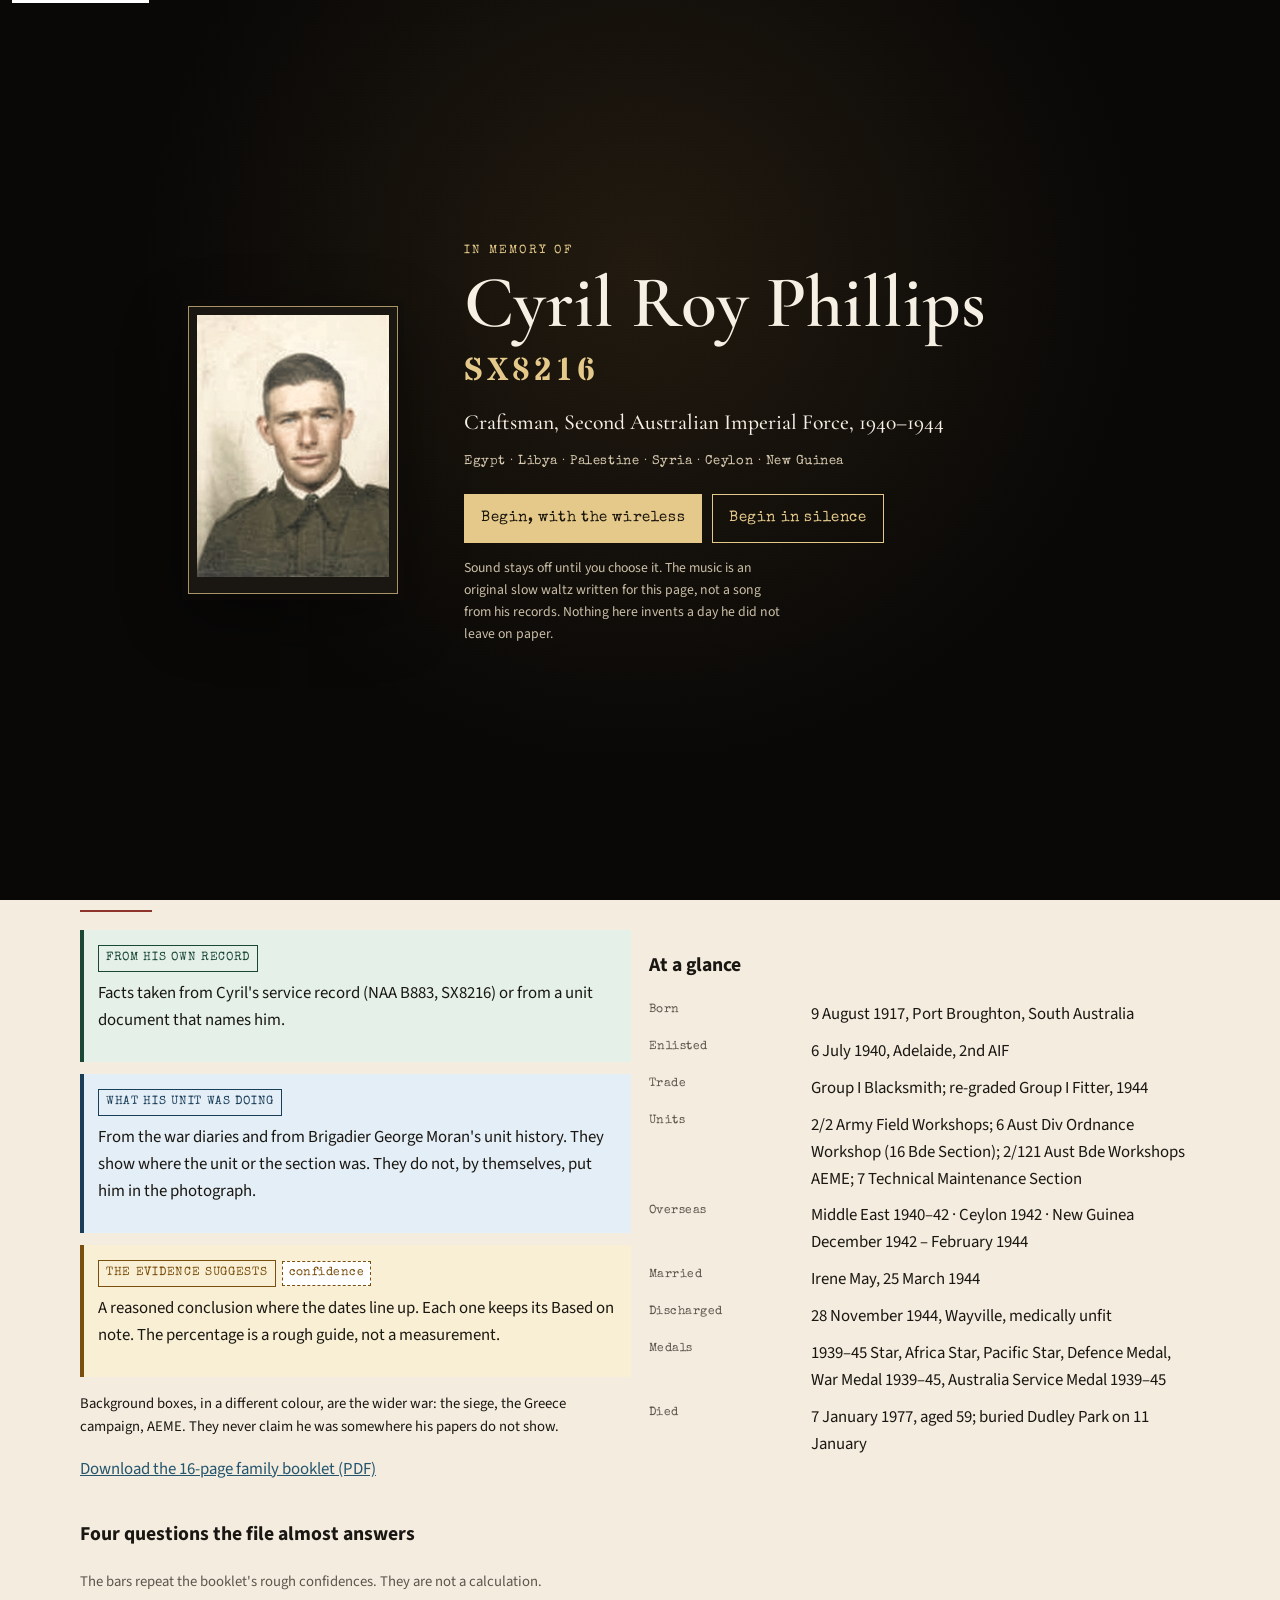
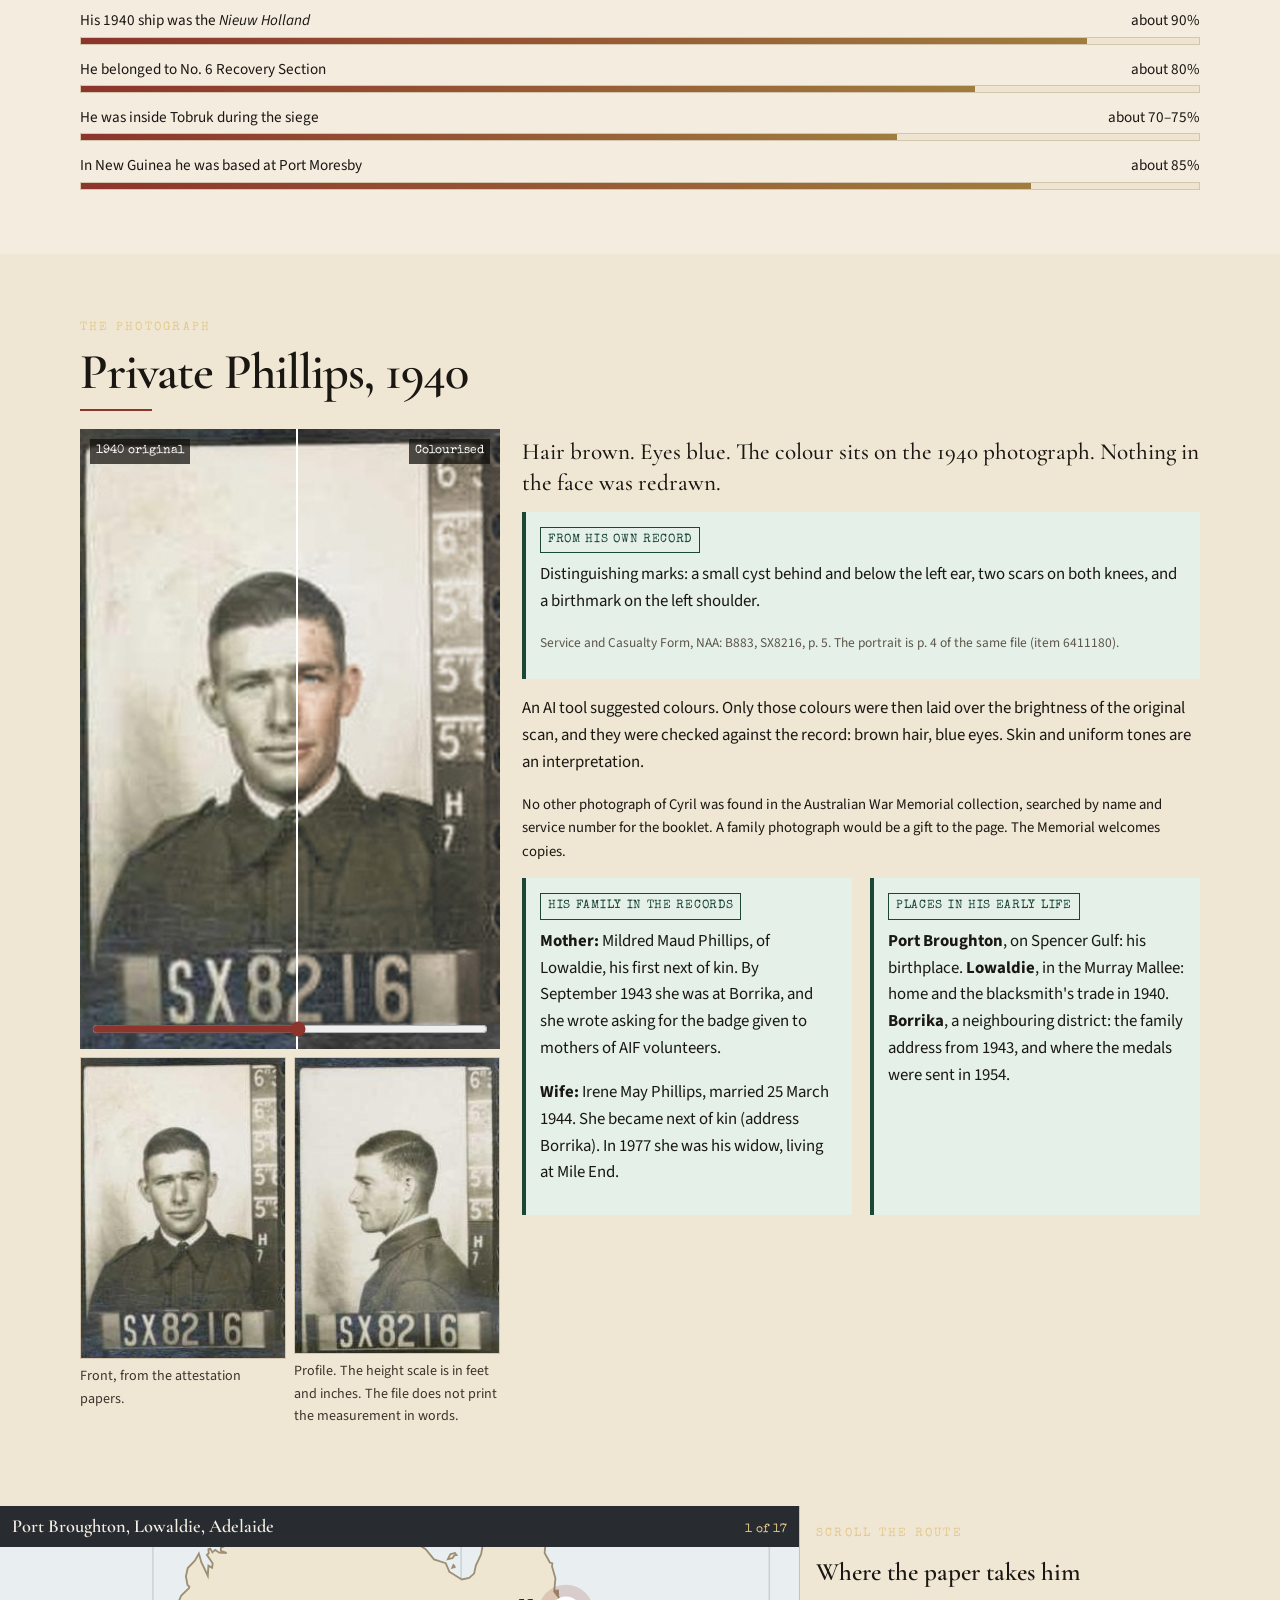
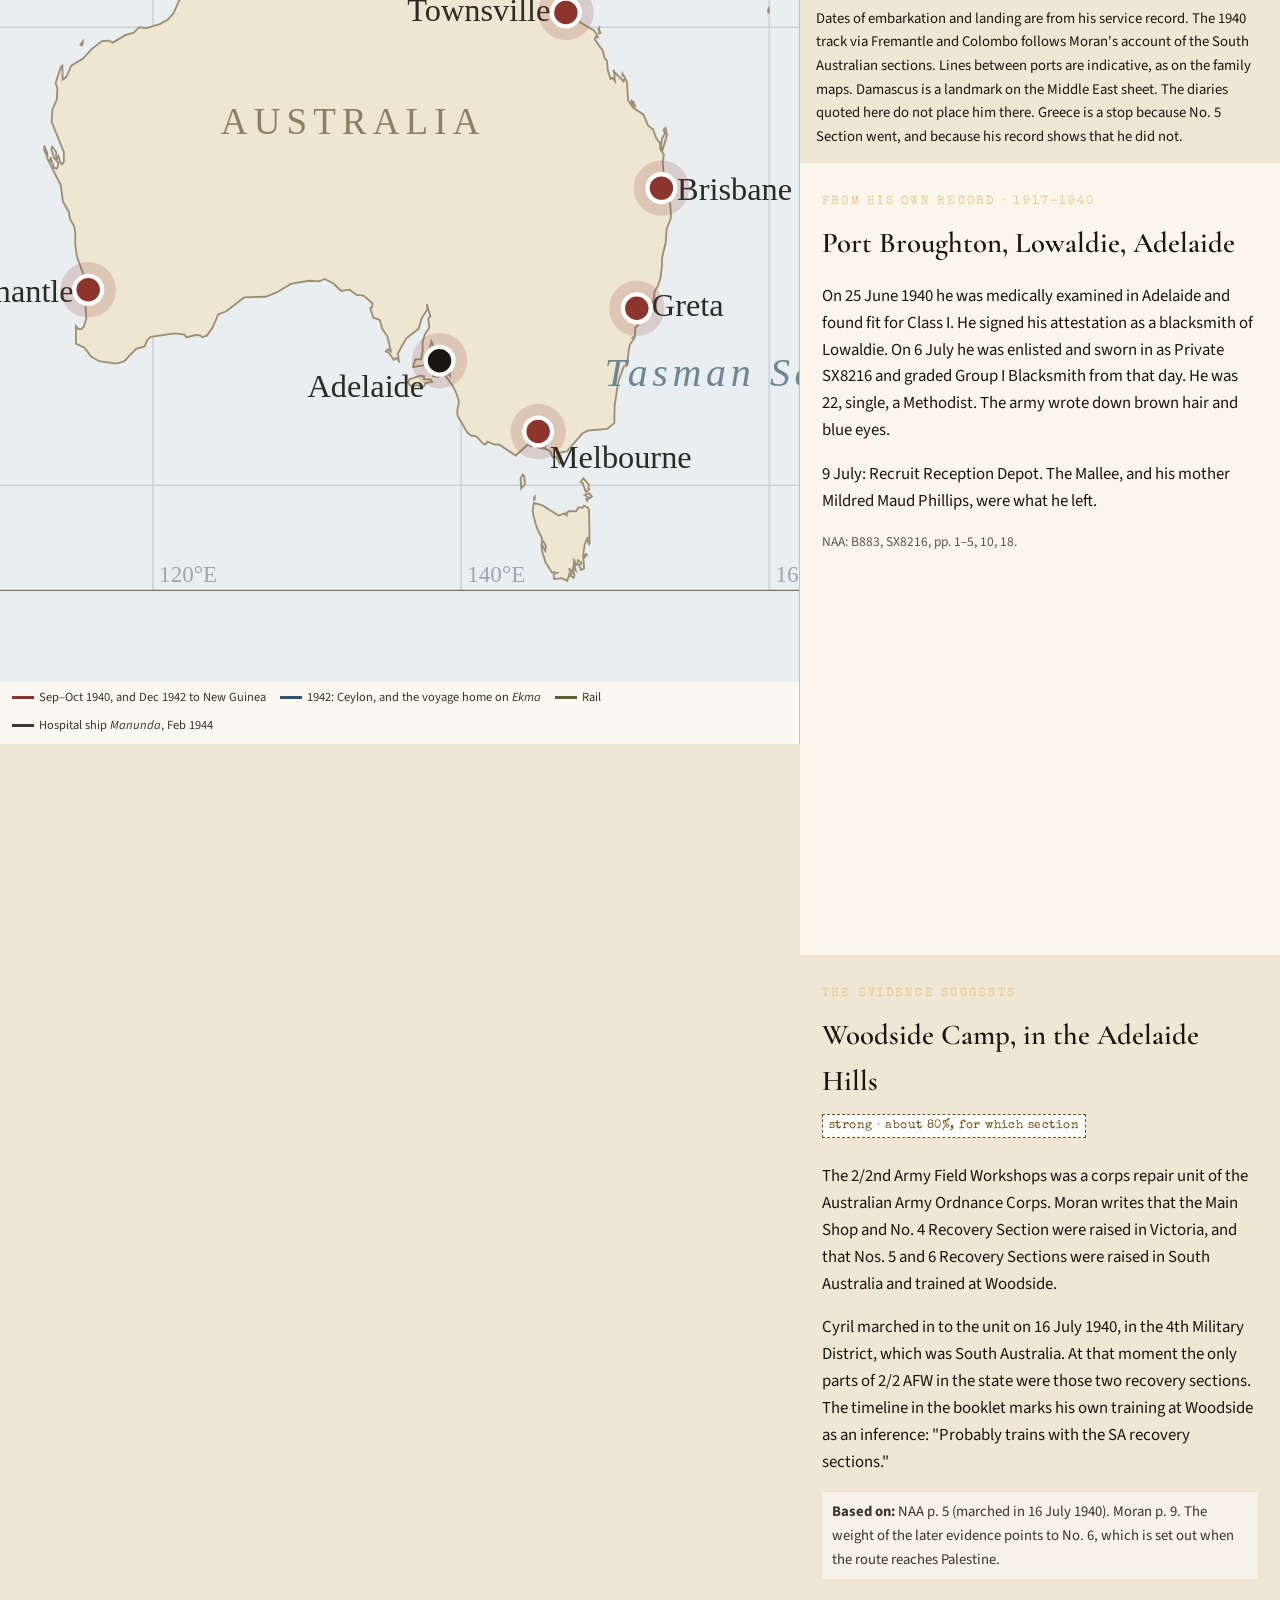
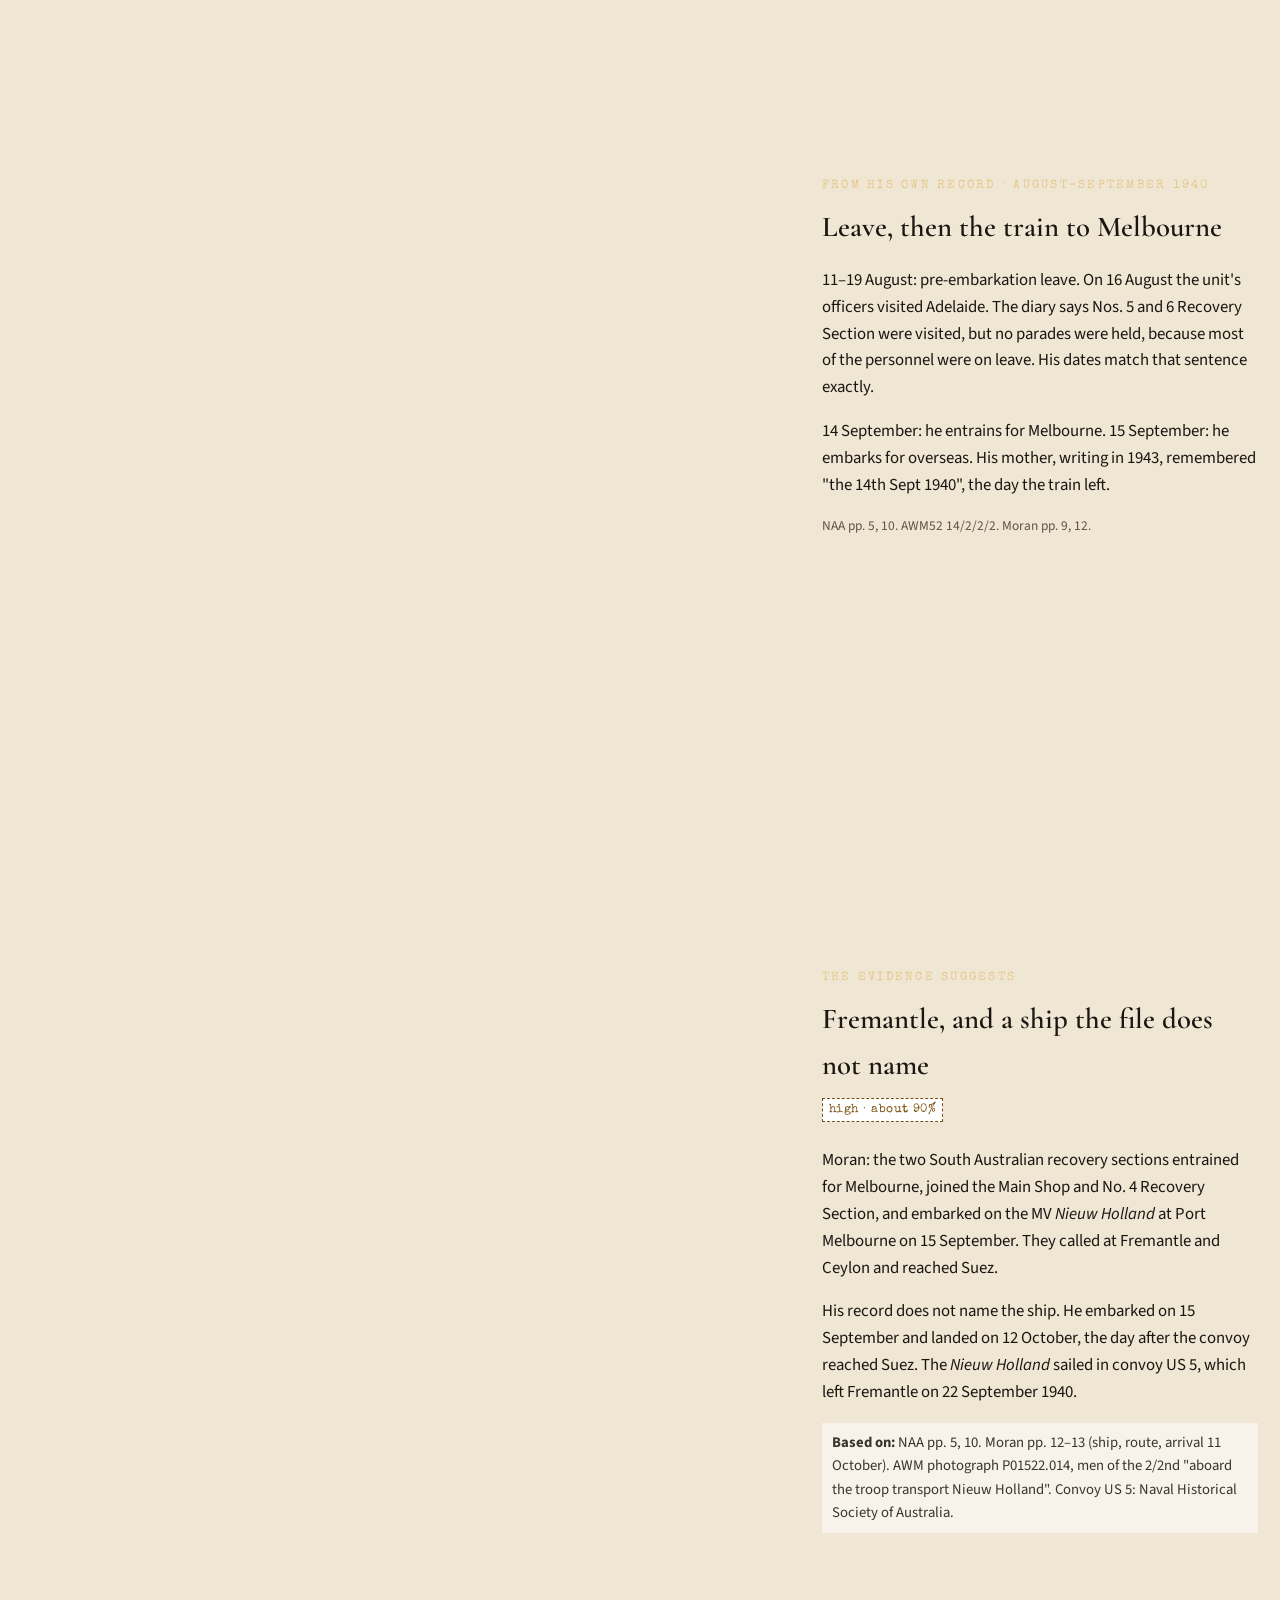
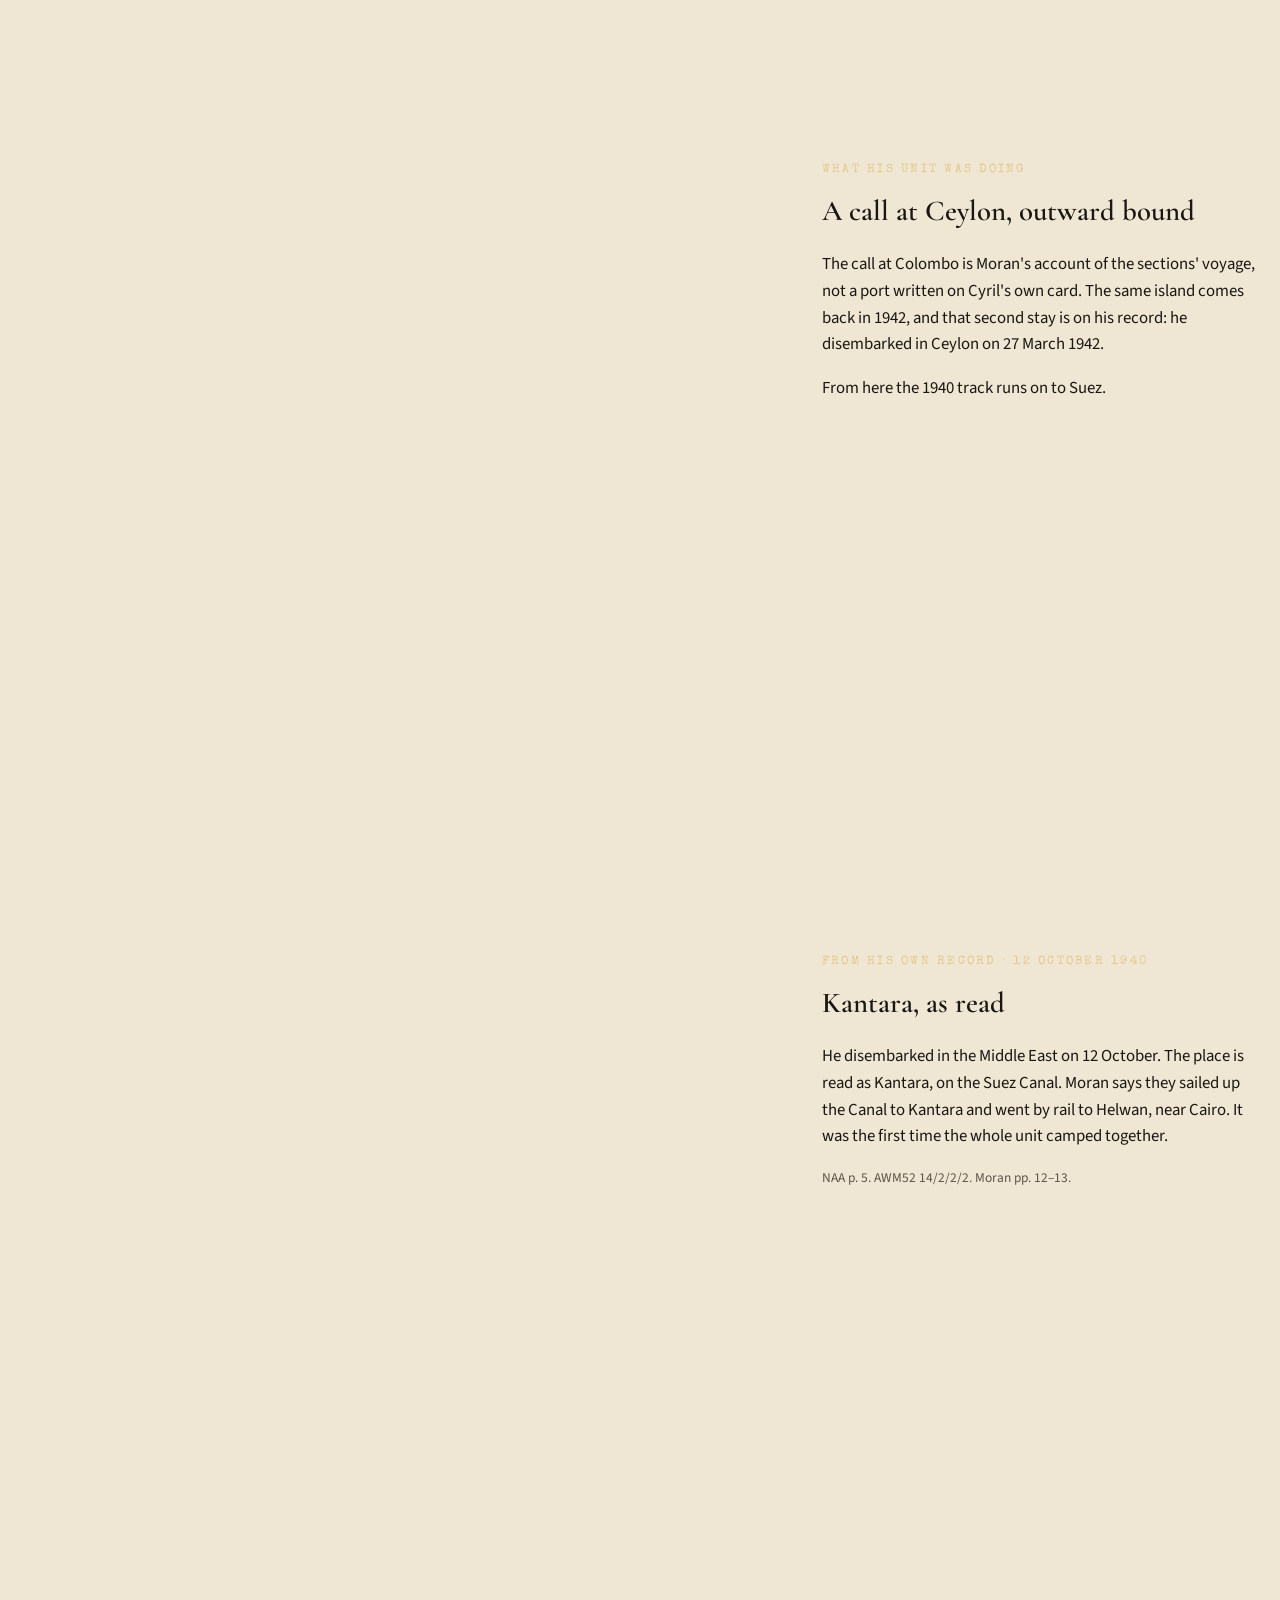
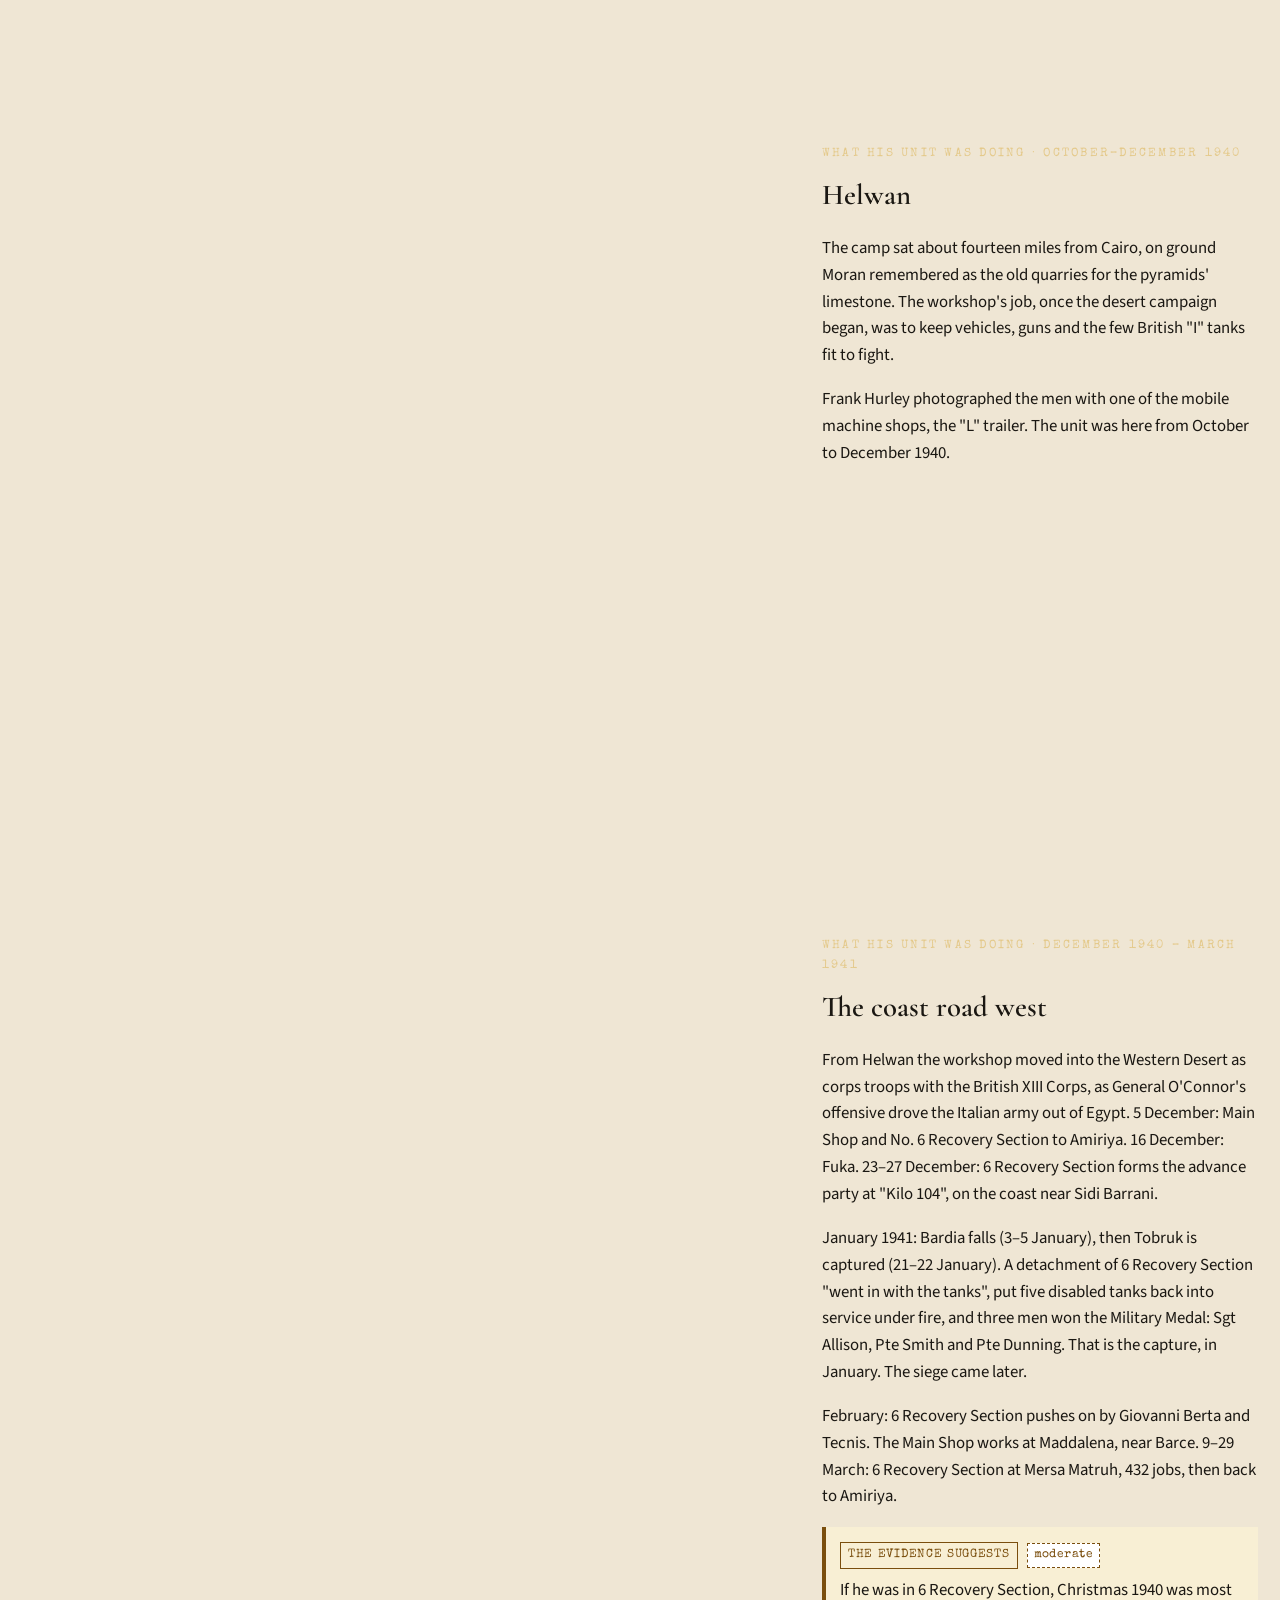
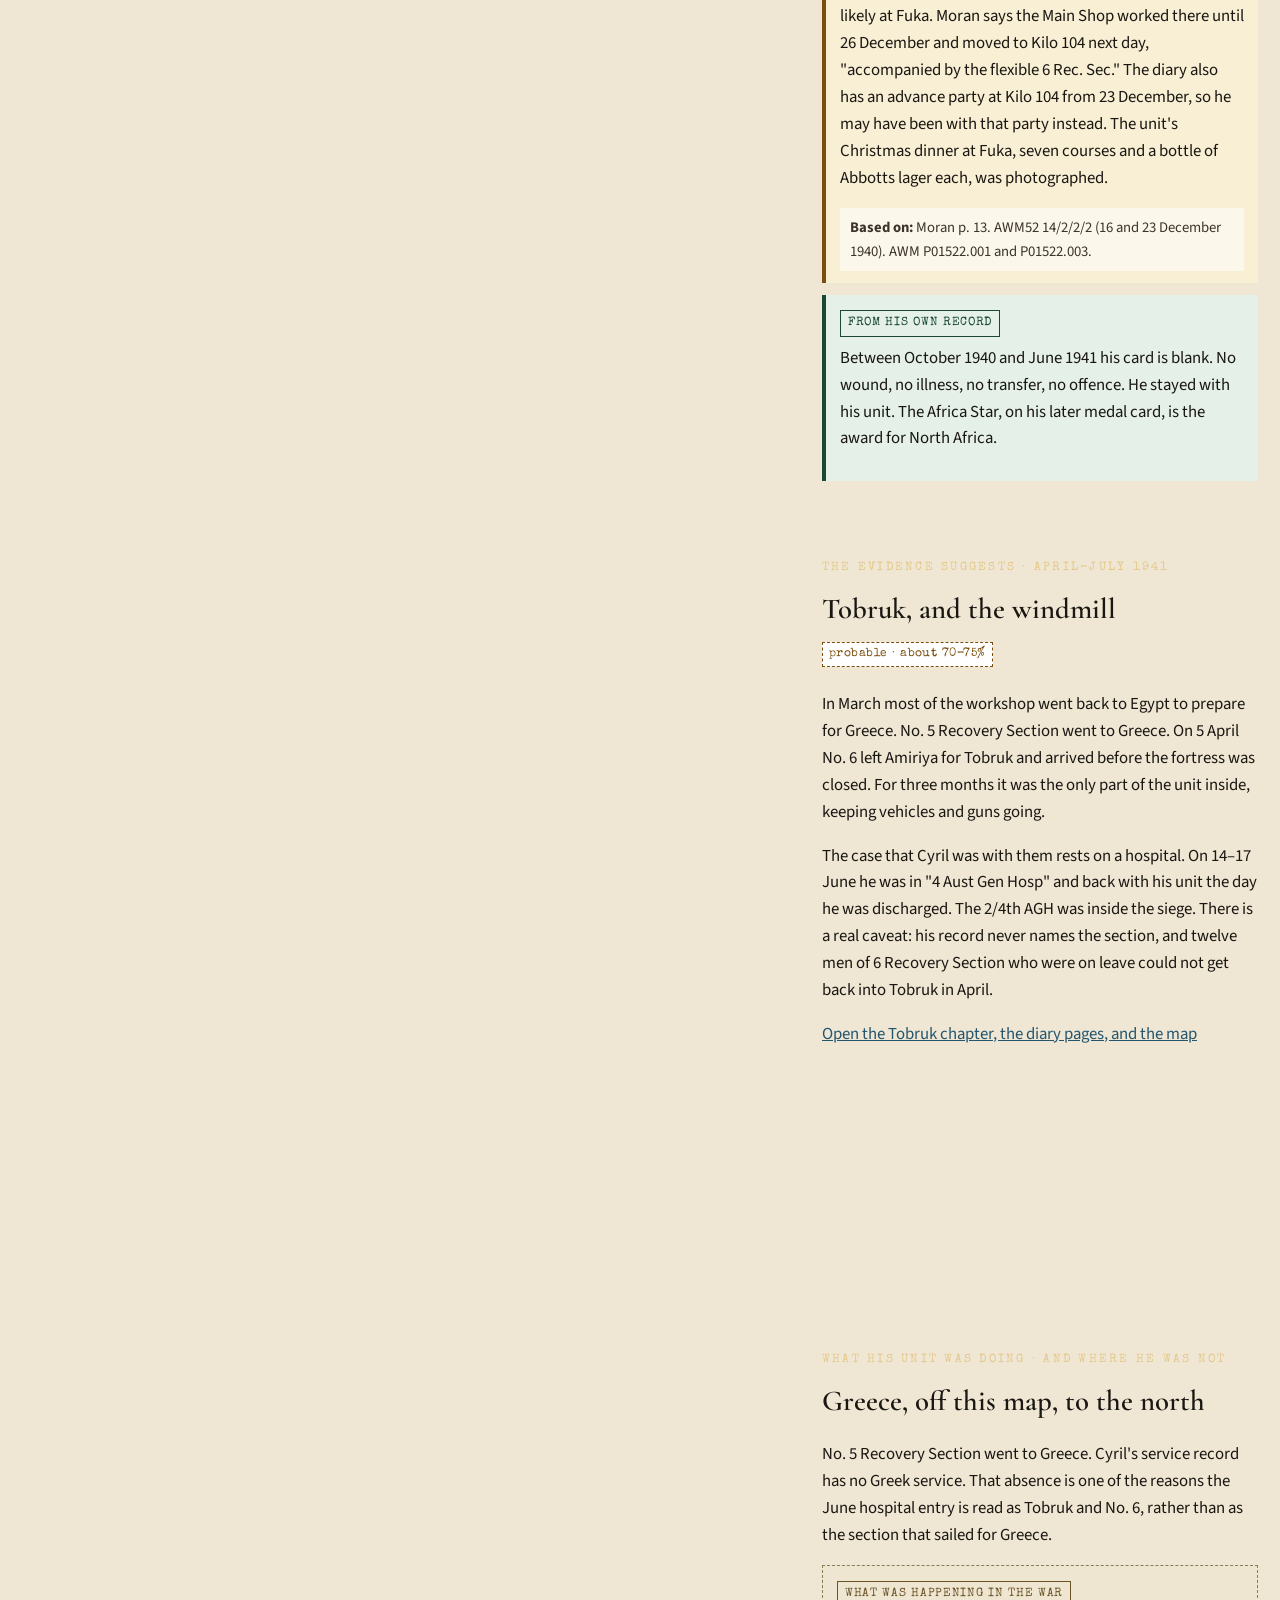
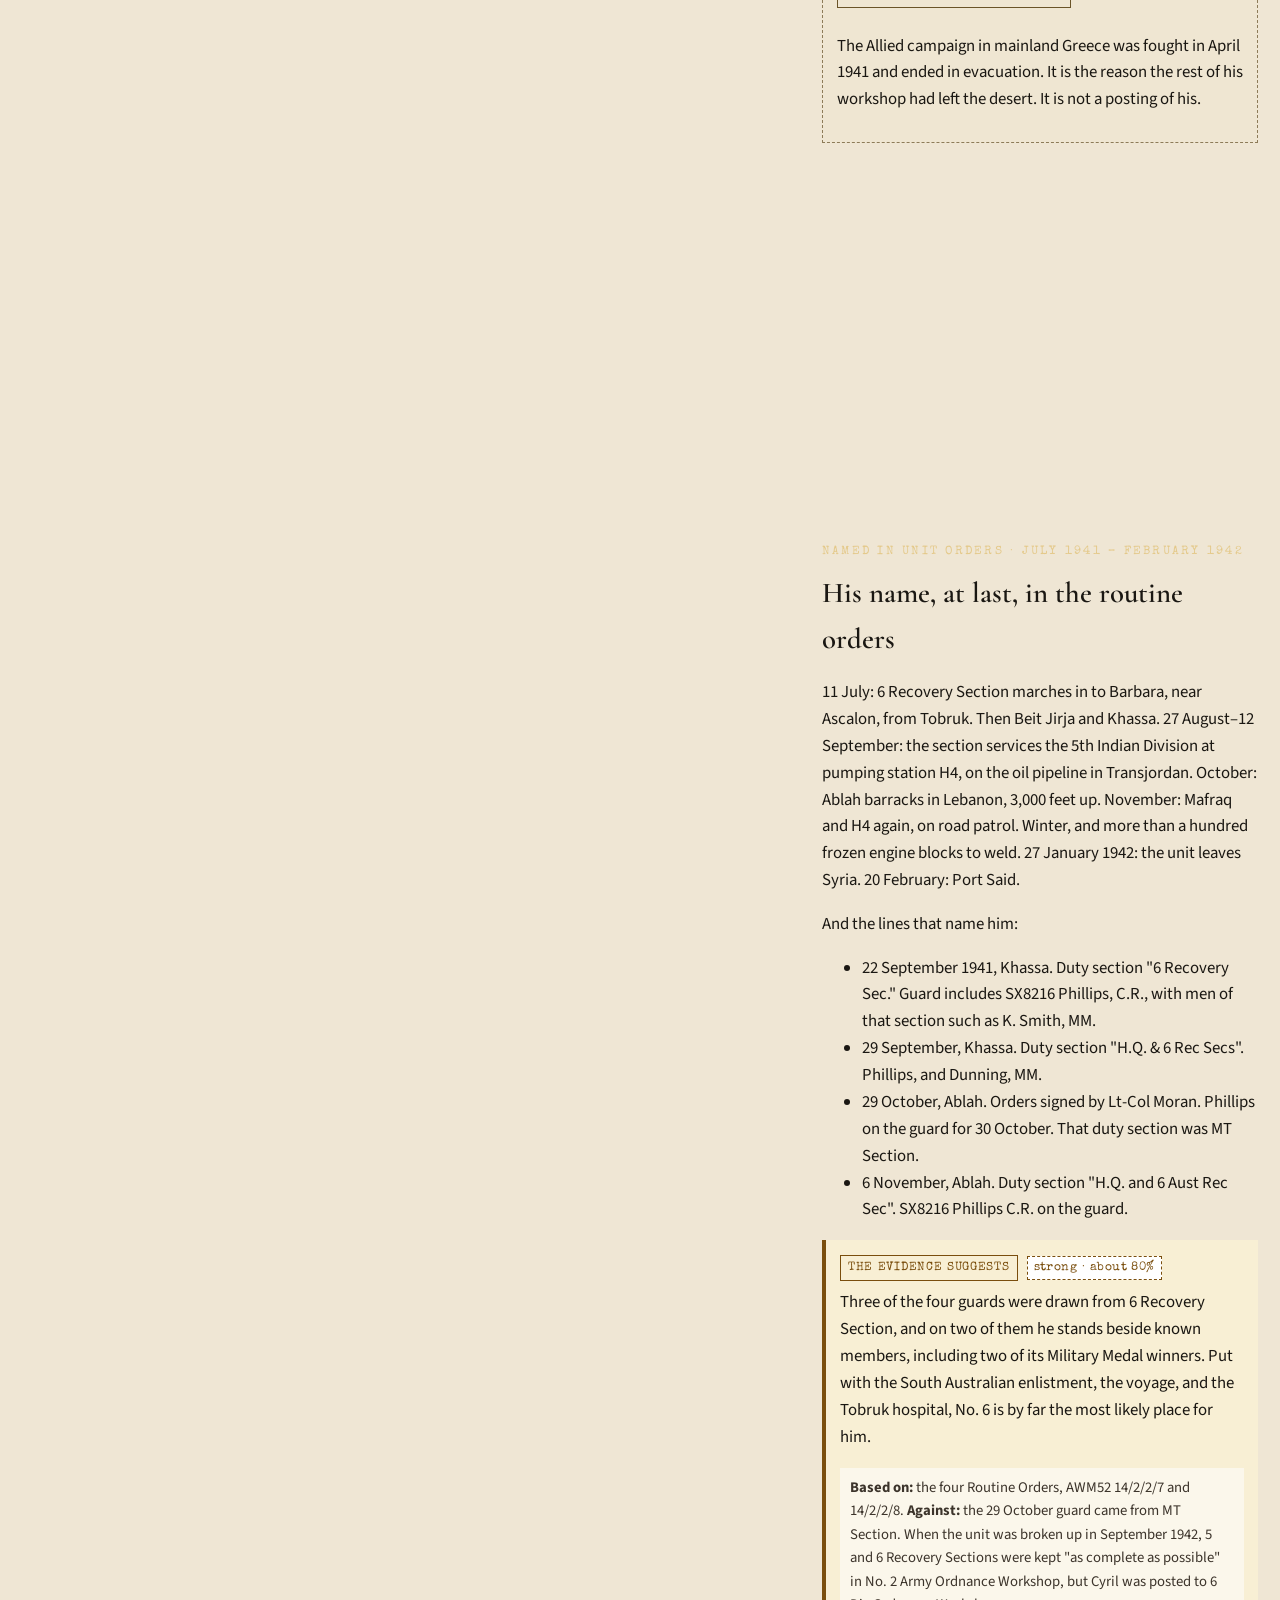
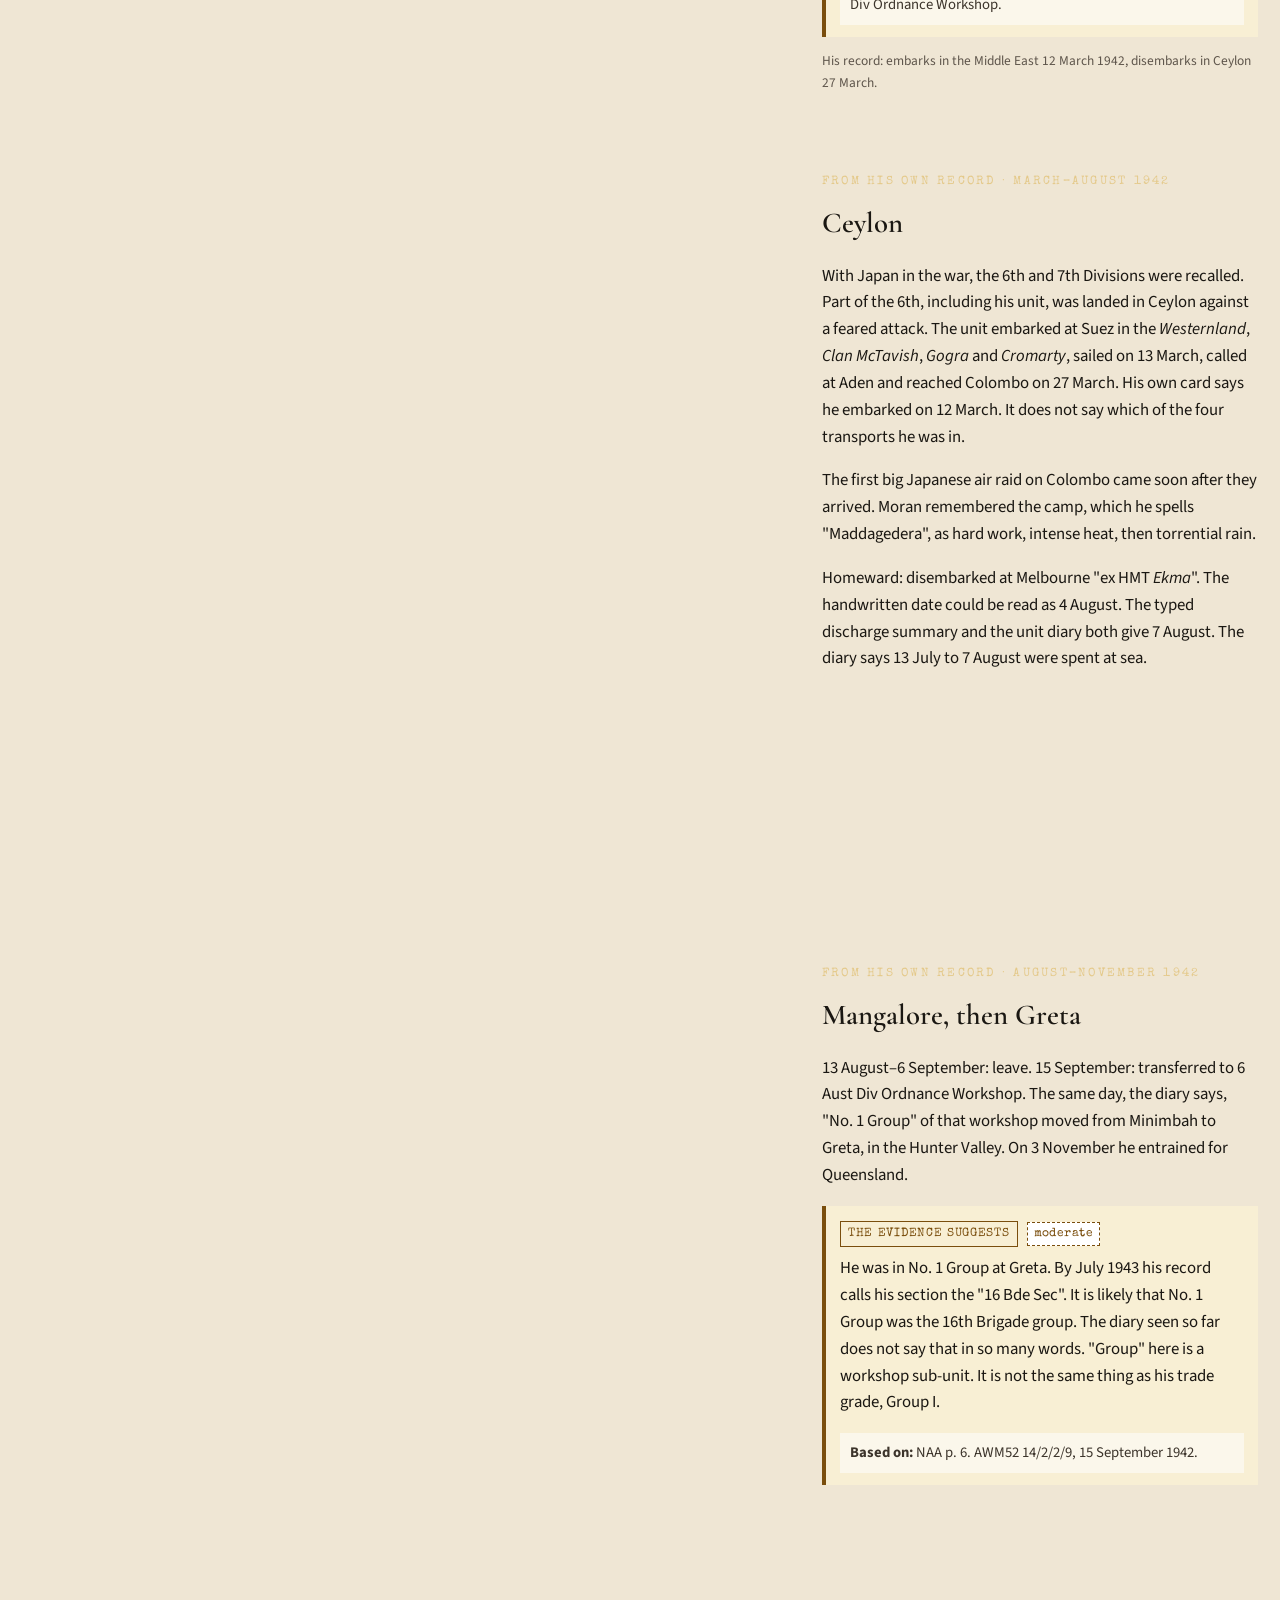
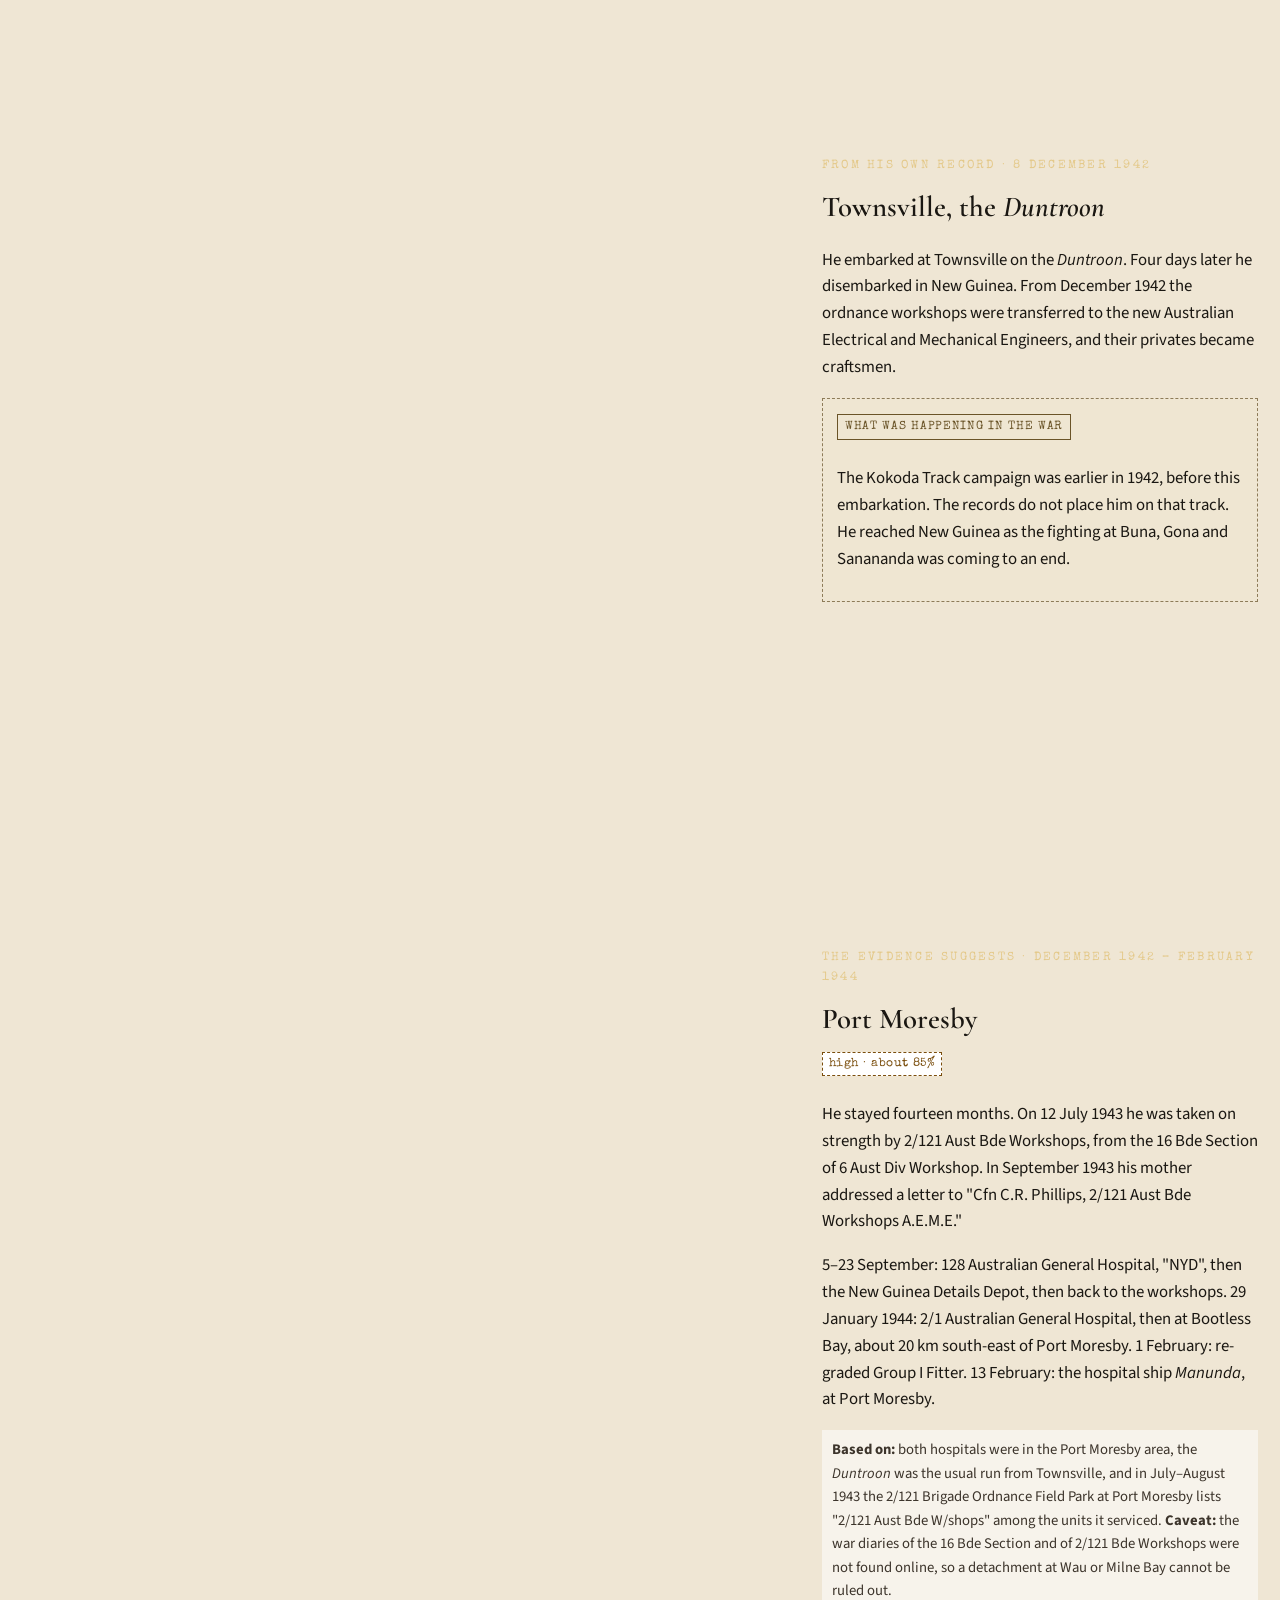
==== index.html @ f62517dd "Build the family site for Cyril Roy Phillips, SX8216. A static page for GitHub Pages: his portrait, " ====
<!DOCTYPE html>
<html lang="en-AU">
<head>
  <meta charset="utf-8">
  <meta name="viewport" content="width=device-width, initial-scale=1">
  <title>Cyril Roy Phillips, SX8216 · A family journey, 1940–1944</title>
  <meta name="description" content="A family record of Craftsman Cyril Roy Phillips, SX8216, 2nd AIF: Adelaide, the Middle East, the Siege of Tobruk, Ceylon and New Guinea, 1940 to 1944. Facts, unit diaries, and labelled inferences.">
  <meta name="theme-color" content="#100e0c">
  <link rel="icon" href="assets/favicon.svg" type="image/svg+xml">
  <link rel="preload" href="source/images/cyril_cover.jpg" as="image">
  <link rel="stylesheet" href="css/site.css">
</head>
<body>
  <a class="skip" href="#main">Skip to the story</a>
  <div class="progress" id="progress"></div>

  <div class="intro" id="intro" role="dialog" aria-modal="true" aria-labelledby="introTitle">
    <div class="intro-grain" aria-hidden="true"></div>
    <div class="intro-inner">
      <div class="portrait-frame">
        <img src="source/images/cyril_cover.jpg" alt="Colourised enlistment portrait of Cyril Roy Phillips, 1940" width="620" height="840">
      </div>
      <div>
        <p class="intro-kicker" id="introKicker">In memory of</p>
        <h1 id="introTitle">Cyril Roy Phillips</h1>
        <p class="stencil">SX8216</p>
        <p class="sub">Craftsman, Second Australian Imperial Force, 1940–1944</p>
        <p class="places">Egypt · Libya · Palestine · Syria · Ceylon · New Guinea</p>
        <div class="intro-actions">
          <button type="button" class="btn" id="beginSound">Begin, with the wireless</button>
          <button type="button" class="btn ghost" id="beginQuiet">Begin in silence</button>
        </div>
        <p class="fine">Sound stays off until you choose it. The music is an original slow waltz written for this page, not a song from his records. Nothing here invents a day he did not leave on paper.</p>
      </div>
    </div>
  </div>

  <header class="nav">
    <a class="brand" href="#top">
      <strong>Cyril Roy Phillips</strong>
      <span>SX8216</span>
    </a>
    <button type="button" class="nav-toggle" id="navToggle" aria-expanded="false" aria-controls="navLinks">Menu</button>
    <ul class="nav-links" id="navLinks">
      <li><a href="#glance">At a glance</a></li>
      <li><a href="#portrait">Portrait</a></li>
      <li><a href="#journey">The route</a></li>
      <li><a href="#chapters">Chapters</a></li>
      <li><a href="#tobruk">Tobruk</a></li>
      <li><a href="#timeline">Timeline</a></li>
      <li><a href="#record">His file</a></li>
      <li><a href="#glossary">Glossary</a></li>
      <li><a href="#quiz">Quiz</a></li>
      <li><a href="#sources">Sources</a></li>
    </ul>
    <div class="nav-sound" id="dock" hidden>
      <button type="button" class="btn small ghost" id="dockToggle" aria-expanded="false" aria-controls="dockPanel">Sound</button>
      <button type="button" class="btn small" id="muteBtn" aria-pressed="true">Sound off</button>
      <div class="dock-panel" id="dockPanel">
        <p id="soundStatus">Sound is off.</p>
        <label><input type="checkbox" id="musicBox" checked> The waltz</label>
        <label><input type="checkbox" id="placeBox" checked> Wind, when the route is in the desert</label>
        <button type="button" class="btn small" data-once="morse">Morse, SX8216</button>
        <button type="button" class="btn small ghost" data-once="horn">A ship's horn</button>
        <button type="button" class="btn small ghost" data-once="gun">A distant gun</button>
        <p class="small">The gun is a sound effect for the siege chapter, not a recording made at Tobruk. It plays once.</p>
      </div>
    </div>
  </header>

  <main id="main" tabindex="-1">
    <noscript class="noscript">The map animation, the sound and the quiz use JavaScript. The story, the photographs and the records are all in the page below.</noscript>

    <section class="hero" id="top">
      <div class="wrap hero-grid">
        <div class="hero-portrait">
          <img src="source/images/cyril_cover.jpg" alt="Cyril Roy Phillips at enlistment, Adelaide, 1940, colourised from the original photograph" width="620" height="840">
        </div>
        <div>
          <p class="kicker">A blacksmith from the Mallee</p>
          <h1>Four years, and the paper he left</h1>
          <p class="lede">Cyril Roy Phillips was born at Port Broughton on 9 August 1917. He enlisted at Adelaide on 6 July 1940, served as a tradesman with the army's field workshops, and was discharged at Wayville on 28 November 1944.</p>
          <div class="stat-row">
            <div class="stat"><b data-count="1607">1,607</b><span>days of service</span></div>
            <div class="stat"><b data-count="1129">1,129</b><span>of them overseas</span></div>
            <div class="stat"><b data-count="691">691</b><span>Middle East and Ceylon</span></div>
            <div class="stat"><b data-count="437">437</b><span>in New Guinea</span></div>
          </div>
          <p class="fine">Those four numbers are from his discharge summary. Where a conclusion is only as strong as the dates lining up, this site says so, in the same words as the family booklet: "The evidence suggests", with a confidence and a Based on note.</p>
        </div>
      </div>
    </section>

    <section class="section" id="glance">
      <div class="wrap">
        <p class="kicker">How to read this</p>
        <h2>Three kinds of sentence</h2>
        <hr class="rule">
        <div class="cols-2">
          <div>
            <div class="card card-fact"><span class="tag">From his own record</span><p>Facts taken from Cyril's service record (NAA B883, SX8216) or from a unit document that names him.</p></div>
            <div class="card card-unit"><span class="tag">What his unit was doing</span><p>From the war diaries and from Brigadier George Moran's unit history. They show where the unit or the section was. They do not, by themselves, put him in the photograph.</p></div>
            <div class="card card-inf"><span class="tag">The evidence suggests</span><span class="conf" title="A rough guide written for the family booklet. It is not a statistical result.">confidence</span><p>A reasoned conclusion where the dates line up. Each one keeps its Based on note. The percentage is a rough guide, not a measurement.</p></div>
            <p class="small">Background boxes, in a different colour, are the wider war: the siege, the Greece campaign, AEME. They never claim he was somewhere his papers do not show.</p>
            <p><a href="source/Cyril_Roy_Phillips_SX8216_War_Service.pdf">Download the 16-page family booklet (PDF)</a></p>
          </div>
          <div>
            <h3>At a glance</h3>
            <dl class="glance">
              <dt>Born</dt><dd>9 August 1917, Port Broughton, South Australia</dd>
              <dt>Enlisted</dt><dd>6 July 1940, Adelaide, 2nd AIF</dd>
              <dt>Trade</dt><dd>Group I Blacksmith; re-graded Group I Fitter, 1944</dd>
              <dt>Units</dt><dd>2/2 Army Field Workshops; 6 Aust Div Ordnance Workshop (16 Bde Section); 2/121 Aust Bde Workshops AEME; 7 Technical Maintenance Section</dd>
              <dt>Overseas</dt><dd>Middle East 1940–42 · Ceylon 1942 · New Guinea December 1942 – February 1944</dd>
              <dt>Married</dt><dd>Irene May, 25 March 1944</dd>
              <dt>Discharged</dt><dd>28 November 1944, Wayville, medically unfit</dd>
              <dt>Medals</dt><dd>1939–45 Star, Africa Star, Pacific Star, Defence Medal, War Medal 1939–45, Australia Service Medal 1939–45</dd>
              <dt>Died</dt><dd>7 January 1977, aged 59; buried Dudley Park on 11 January</dd>
            </dl>
          </div>
        </div>
        <h3>Four questions the file almost answers</h3>
        <p class="small muted">The bars repeat the booklet's rough confidences. They are not a calculation.</p>
        <div class="meters">
          <div>
            <div class="meter-label"><span>His 1940 ship was the <i>Nieuw Holland</i></span><span>about 90%</span></div>
            <div class="bar"><span style="--w:90%"></span></div>
          </div>
          <div>
            <div class="meter-label"><span>He belonged to No. 6 Recovery Section</span><span>about 80%</span></div>
            <div class="bar"><span style="--w:80%"></span></div>
          </div>
          <div>
            <div class="meter-label"><span>He was inside Tobruk during the siege</span><span>about 70–75%</span></div>
            <div class="bar"><span style="--w:73%"></span></div>
          </div>
          <div>
            <div class="meter-label"><span>In New Guinea he was based at Port Moresby</span><span>about 85%</span></div>
            <div class="bar"><span style="--w:85%"></span></div>
          </div>
        </div>
      </div>
    </section>

    <section class="section" id="portrait" style="background:#efe6d4">
      <div class="wrap">
        <p class="kicker">The photograph</p>
        <h2>Private Phillips, 1940</h2>
        <hr class="rule">
        <div class="compare-layout">
          <div>
            <div class="compare" id="compare">
              <img src="source/images/cyril_colour_full.jpg" alt="Colourised front portrait of Cyril Roy Phillips" width="800" height="1180">
              <div class="compare-top" id="compareTop">
                <img src="source/images/cyril_orig_x4.jpg" alt="" width="800" height="1180">
              </div>
              <span class="compare-label left">1940 original</span>
              <span class="compare-label right">Colourised</span>
              <input type="range" id="compareRange" min="0" max="100" value="52" aria-label="Slide to compare the original photograph with the colourised version">
            </div>
            <div class="pair" style="margin-top:8px">
              <figure>
                <button type="button" class="shot"><img src="source/images/cyril_front_orig.jpg" alt="Original front enlistment photograph" width="200" height="295"></button>
                <figcaption>Front, from the attestation papers.</figcaption>
              </figure>
              <figure>
                <button type="button" class="shot"><img src="source/images/cyril_profile_orig.jpg" alt="Original profile enlistment photograph" width="200" height="290"></button>
                <figcaption>Profile. The height scale is in feet and inches. The file does not print the measurement in words.</figcaption>
              </figure>
            </div>
          </div>
          <div>
            <p class="pull">Hair brown. Eyes blue. The colour sits on the 1940 photograph. Nothing in the face was redrawn.</p>
            <div class="card card-fact">
              <span class="tag">From his own record</span>
              <p>Distinguishing marks: a small cyst behind and below the left ear, two scars on both knees, and a birthmark on the left shoulder.</p>
              <p class="source-note">Service and Casualty Form, NAA: B883, SX8216, p. 5. The portrait is p. 4 of the same file (item 6411180).</p>
            </div>
            <p>An AI tool suggested colours. Only those colours were then laid over the brightness of the original scan, and they were checked against the record: brown hair, blue eyes. Skin and uniform tones are an interpretation.</p>
            <p class="small">No other photograph of Cyril was found in the Australian War Memorial collection, searched by name and service number for the booklet. A family photograph would be a gift to the page. The Memorial welcomes copies.</p>
            <div class="cols-2">
              <div class="card card-fact">
                <span class="tag">His family in the records</span>
                <p><strong>Mother:</strong> Mildred Maud Phillips, of Lowaldie, his first next of kin. By September 1943 she was at Borrika, and she wrote asking for the badge given to mothers of AIF volunteers.</p>
                <p><strong>Wife:</strong> Irene May Phillips, married 25 March 1944. She became next of kin (address Borrika). In 1977 she was his widow, living at Mile End.</p>
              </div>
              <div class="card card-fact">
                <span class="tag">Places in his early life</span>
                <p><strong>Port Broughton</strong>, on Spencer Gulf: his birthplace. <strong>Lowaldie</strong>, in the Murray Mallee: home and the blacksmith's trade in 1940. <strong>Borrika</strong>, a neighbouring district: the family address from 1943, and where the medals were sent in 1954.</p>
              </div>
            </div>
          </div>
        </div>
      </div>
    </section>

    <section class="journey" id="journey" aria-labelledby="journeyTitle">
      <div class="journey-sticky">
        <div class="map-hud">
          <strong id="hudTitle">The Mallee</strong>
          <span id="hudCount">1 of 17</span>
        </div>
        <div class="map-stage" id="mapStage">
          <div class="map-layer" id="layerWorld">
            <img src="assets/maps/world_base.svg" alt="Map of the sea routes between Australia, Ceylon, Egypt and New Guinea. The line draws as you scroll.">
            <svg id="overlayWorld" viewBox="0 0 700 560" class="overlay" aria-hidden="true"></svg>
          </div>
          <div class="map-layer is-hidden" id="layerMe">
            <img src="assets/maps/me_base.svg" alt="Map of Egypt, Libya, Palestine and Lebanon, with the workshop's desert route.">
            <svg id="overlayMe" viewBox="0 0 700 330" class="overlay" aria-hidden="true"></svg>
          </div>
        </div>
        <div class="map-legend" id="legendWorld">
          <span><i class="swatch" style="background:#8a2f2a"></i>Sep–Oct 1940, and Dec 1942 to New Guinea</span>
          <span><i class="swatch" style="background:#2f5470"></i>1942: Ceylon, and the voyage home on <i>Ekma</i></span>
          <span><i class="swatch" style="background:#5b6237"></i>Rail</span>
          <span><i class="swatch" style="background:#3b3a33"></i>Hospital ship <i>Manunda</i>, Feb 1944</span>
        </div>
        <div class="map-legend" id="legendMe" hidden>
          <span><i class="swatch" style="background:#8a2f2a"></i>Dec 1940–Mar 1941, the unit's advance</span>
          <span><i class="swatch" style="background:#2f5470"></i>Jul 1941–Feb 1942: Palestine, Transjordan, Lebanon</span>
        </div>
        <p id="mapLive" class="visually-hidden" aria-live="polite" style="position:absolute;left:-999px"></p>
      </div>
      <div class="journey-track">
        <div class="wrap" style="padding-top:18px">
          <p class="kicker" id="journeyTitle">Scroll the route</p>
          <h2 style="font-family:var(--serif);font-weight:600;margin:0 0 8px">Where the paper takes him</h2>
          <p class="small">Dates of embarkation and landing are from his service record. The 1940 track via Fremantle and Colombo follows Moran's account of the South Australian sections. Lines between ports are indicative, as on the family maps. Damascus is a landmark on the Middle East sheet. The diaries quoted here do not place him there. Greece is a stop because No. 5 Section went, and because his record shows that he did not.</p>
        </div>

        <article class="stop" id="stop-mallee" data-stop="mallee">
          <p class="kicker">From his own record · 1917–1940</p>
          <h3>Port Broughton, Lowaldie, Adelaide</h3>
          <p>On 25 June 1940 he was medically examined in Adelaide and found fit for Class I. He signed his attestation as a blacksmith of Lowaldie. On 6 July he was enlisted and sworn in as Private SX8216 and graded Group I Blacksmith from that day. He was 22, single, a Methodist. The army wrote down brown hair and blue eyes.</p>
          <p>9 July: Recruit Reception Depot. The Mallee, and his mother Mildred Maud Phillips, were what he left.</p>
          <p class="source-note">NAA: B883, SX8216, pp. 1–5, 10, 18.</p>
        </article>

        <article class="stop" id="stop-woodside" data-stop="woodside">
          <p class="kicker">The evidence suggests</p>
          <h3>Woodside Camp, in the Adelaide Hills</h3>
          <span class="conf" title="Rough guide from the family booklet, not a statistic.">strong · about 80%, for which section</span>
          <p>The 2/2nd Army Field Workshops was a corps repair unit of the Australian Army Ordnance Corps. Moran writes that the Main Shop and No. 4 Recovery Section were raised in Victoria, and that Nos. 5 and 6 Recovery Sections were raised in South Australia and trained at Woodside.</p>
          <p>Cyril marched in to the unit on 16 July 1940, in the 4th Military District, which was South Australia. At that moment the only parts of 2/2 AFW in the state were those two recovery sections. The timeline in the booklet marks his own training at Woodside as an inference: "Probably trains with the SA recovery sections."</p>
          <p class="basis"><strong>Based on:</strong> NAA p. 5 (marched in 16 July 1940). Moran p. 9. The weight of the later evidence points to No. 6, which is set out when the route reaches Palestine.</p>
        </article>

        <article class="stop" id="stop-embark" data-stop="embark">
          <p class="kicker">From his own record · August–September 1940</p>
          <h3>Leave, then the train to Melbourne</h3>
          <p>11–19 August: pre-embarkation leave. On 16 August the unit's officers visited Adelaide. The diary says Nos. 5 and 6 Recovery Section were visited, but no parades were held, because most of the personnel were on leave. His dates match that sentence exactly.</p>
          <p>14 September: he entrains for Melbourne. 15 September: he embarks for overseas. His mother, writing in 1943, remembered "the 14th Sept 1940", the day the train left.</p>
          <p class="source-note">NAA pp. 5, 10. AWM52 14/2/2/2. Moran pp. 9, 12.</p>
        </article>

        <article class="stop" id="stop-fremantle" data-stop="fremantle">
          <p class="kicker">The evidence suggests</p>
          <h3>Fremantle, and a ship the file does not name</h3>
          <span class="conf" title="Rough guide from the family booklet, not a statistic.">high · about 90%</span>
          <p>Moran: the two South Australian recovery sections entrained for Melbourne, joined the Main Shop and No. 4 Recovery Section, and embarked on the MV <i>Nieuw Holland</i> at Port Melbourne on 15 September. They called at Fremantle and Ceylon and reached Suez.</p>
          <p>His record does not name the ship. He embarked on 15 September and landed on 12 October, the day after the convoy reached Suez. The <i>Nieuw Holland</i> sailed in convoy US 5, which left Fremantle on 22 September 1940.</p>
          <p class="basis"><strong>Based on:</strong> NAA pp. 5, 10. Moran pp. 12–13 (ship, route, arrival 11 October). AWM photograph P01522.014, men of the 2/2nd "aboard the troop transport Nieuw Holland". Convoy US 5: Naval Historical Society of Australia.</p>
        </article>

        <article class="stop" id="stop-colombo40" data-stop="colombo40">
          <p class="kicker">What his unit was doing</p>
          <h3>A call at Ceylon, outward bound</h3>
          <p>The call at Colombo is Moran's account of the sections' voyage, not a port written on Cyril's own card. The same island comes back in 1942, and that second stay is on his record: he disembarked in Ceylon on 27 March 1942.</p>
          <p>From here the 1940 track runs on to Suez.</p>
        </article>

        <article class="stop" id="stop-suez" data-stop="suez">
          <p class="kicker">From his own record · 12 October 1940</p>
          <h3>Kantara, as read</h3>
          <p>He disembarked in the Middle East on 12 October. The place is read as Kantara, on the Suez Canal. Moran says they sailed up the Canal to Kantara and went by rail to Helwan, near Cairo. It was the first time the whole unit camped together.</p>
          <p class="source-note">NAA p. 5. AWM52 14/2/2/2. Moran pp. 12–13.</p>
        </article>

        <article class="stop" id="stop-helwan" data-stop="helwan">
          <p class="kicker">What his unit was doing · October–December 1940</p>
          <h3>Helwan</h3>
          <p>The camp sat about fourteen miles from Cairo, on ground Moran remembered as the old quarries for the pyramids' limestone. The workshop's job, once the desert campaign began, was to keep vehicles, guns and the few British "I" tanks fit to fight.</p>
          <p>Frank Hurley photographed the men with one of the mobile machine shops, the "L" trailer. The unit was here from October to December 1940.</p>
        </article>

        <article class="stop" id="stop-desert" data-stop="desert">
          <p class="kicker">What his unit was doing · December 1940 – March 1941</p>
          <h3>The coast road west</h3>
          <p>From Helwan the workshop moved into the Western Desert as corps troops with the British XIII Corps, as General O'Connor's offensive drove the Italian army out of Egypt. 5 December: Main Shop and No. 6 Recovery Section to Amiriya. 16 December: Fuka. 23–27 December: 6 Recovery Section forms the advance party at "Kilo 104", on the coast near Sidi Barrani.</p>
          <p>January 1941: Bardia falls (3–5 January), then Tobruk is captured (21–22 January). A detachment of 6 Recovery Section "went in with the tanks", put five disabled tanks back into service under fire, and three men won the Military Medal: Sgt Allison, Pte Smith and Pte Dunning. That is the capture, in January. The siege came later.</p>
          <p>February: 6 Recovery Section pushes on by Giovanni Berta and Tecnis. The Main Shop works at Maddalena, near Barce. 9–29 March: 6 Recovery Section at Mersa Matruh, 432 jobs, then back to Amiriya.</p>
          <div class="card card-inf">
            <span class="tag">The evidence suggests</span>
            <span class="conf">moderate</span>
            <p>If he was in 6 Recovery Section, Christmas 1940 was most likely at Fuka. Moran says the Main Shop worked there until 26 December and moved to Kilo 104 next day, "accompanied by the flexible 6 Rec. Sec." The diary also has an advance party at Kilo 104 from 23 December, so he may have been with that party instead. The unit's Christmas dinner at Fuka, seven courses and a bottle of Abbotts lager each, was photographed.</p>
            <p class="basis"><strong>Based on:</strong> Moran p. 13. AWM52 14/2/2/2 (16 and 23 December 1940). AWM P01522.001 and P01522.003.</p>
          </div>
          <div class="card card-fact">
            <span class="tag">From his own record</span>
            <p>Between October 1940 and June 1941 his card is blank. No wound, no illness, no transfer, no offence. He stayed with his unit. The Africa Star, on his later medal card, is the award for North Africa.</p>
          </div>
        </article>

        <article class="stop" id="stop-tobruk" data-stop="tobruk">
          <p class="kicker">The evidence suggests · April–July 1941</p>
          <h3>Tobruk, and the windmill</h3>
          <span class="conf" title="Rough guide from the family booklet, not a statistic.">probable · about 70–75%</span>
          <p>In March most of the workshop went back to Egypt to prepare for Greece. No. 5 Recovery Section went to Greece. On 5 April No. 6 left Amiriya for Tobruk and arrived before the fortress was closed. For three months it was the only part of the unit inside, keeping vehicles and guns going.</p>
          <p>The case that Cyril was with them rests on a hospital. On 14–17 June he was in "4 Aust Gen Hosp" and back with his unit the day he was discharged. The 2/4th AGH was inside the siege. There is a real caveat: his record never names the section, and twelve men of 6 Recovery Section who were on leave could not get back into Tobruk in April.</p>
          <p><a href="#tobruk">Open the Tobruk chapter, the diary pages, and the map</a></p>
        </article>

        <article class="stop" id="stop-greece" data-stop="greece">
          <p class="kicker">What his unit was doing · and where he was not</p>
          <h3>Greece, off this map, to the north</h3>
          <p>No. 5 Recovery Section went to Greece. Cyril's service record has no Greek service. That absence is one of the reasons the June hospital entry is read as Tobruk and No. 6, rather than as the section that sailed for Greece.</p>
          <div class="bg-note">
            <span class="tag">What was happening in the war</span>
            <p>The Allied campaign in mainland Greece was fought in April 1941 and ended in evacuation. It is the reason the rest of his workshop had left the desert. It is not a posting of his.</p>
          </div>
        </article>

        <article class="stop" id="stop-levant" data-stop="levant">
          <p class="kicker">Named in unit orders · July 1941 – February 1942</p>
          <h3>His name, at last, in the routine orders</h3>
          <p>11 July: 6 Recovery Section marches in to Barbara, near Ascalon, from Tobruk. Then Beit Jirja and Khassa. 27 August–12 September: the section services the 5th Indian Division at pumping station H4, on the oil pipeline in Transjordan. October: Ablah barracks in Lebanon, 3,000 feet up. November: Mafraq and H4 again, on road patrol. Winter, and more than a hundred frozen engine blocks to weld. 27 January 1942: the unit leaves Syria. 20 February: Port Said.</p>
          <p>And the lines that name him:</p>
          <ul>
            <li>22 September 1941, Khassa. Duty section "6 Recovery Sec." Guard includes SX8216 Phillips, C.R., with men of that section such as K. Smith, MM.</li>
            <li>29 September, Khassa. Duty section "H.Q. &amp; 6 Rec Secs". Phillips, and Dunning, MM.</li>
            <li>29 October, Ablah. Orders signed by Lt-Col Moran. Phillips on the guard for 30 October. That duty section was MT Section.</li>
            <li>6 November, Ablah. Duty section "H.Q. and 6 Aust Rec Sec". SX8216 Phillips C.R. on the guard.</li>
          </ul>
          <div class="card card-inf">
            <span class="tag">The evidence suggests</span>
            <span class="conf">strong · about 80%</span>
            <p>Three of the four guards were drawn from 6 Recovery Section, and on two of them he stands beside known members, including two of its Military Medal winners. Put with the South Australian enlistment, the voyage, and the Tobruk hospital, No. 6 is by far the most likely place for him.</p>
            <p class="basis"><strong>Based on:</strong> the four Routine Orders, AWM52 14/2/2/7 and 14/2/2/8. <strong>Against:</strong> the 29 October guard came from MT Section. When the unit was broken up in September 1942, 5 and 6 Recovery Sections were kept "as complete as possible" in No. 2 Army Ordnance Workshop, but Cyril was posted to 6 Div Ordnance Workshop.</p>
          </div>
          <p class="source-note">His record: embarks in the Middle East 12 March 1942, disembarks in Ceylon 27 March.</p>
        </article>

        <article class="stop" id="stop-ceylon42" data-stop="ceylon42">
          <p class="kicker">From his own record · March–August 1942</p>
          <h3>Ceylon</h3>
          <p>With Japan in the war, the 6th and 7th Divisions were recalled. Part of the 6th, including his unit, was landed in Ceylon against a feared attack. The unit embarked at Suez in the <i>Westernland</i>, <i>Clan McTavish</i>, <i>Gogra</i> and <i>Cromarty</i>, sailed on 13 March, called at Aden and reached Colombo on 27 March. His own card says he embarked on 12 March. It does not say which of the four transports he was in.</p>
          <p>The first big Japanese air raid on Colombo came soon after they arrived. Moran remembered the camp, which he spells "Maddagedera", as hard work, intense heat, then torrential rain.</p>
          <p>Homeward: disembarked at Melbourne "ex HMT <i>Ekma</i>". The handwritten date could be read as 4 August. The typed discharge summary and the unit diary both give 7 August. The diary says 13 July to 7 August were spent at sea.</p>
        </article>

        <article class="stop" id="stop-home42" data-stop="home42">
          <p class="kicker">From his own record · August–November 1942</p>
          <h3>Mangalore, then Greta</h3>
          <p>13 August–6 September: leave. 15 September: transferred to 6 Aust Div Ordnance Workshop. The same day, the diary says, "No. 1 Group" of that workshop moved from Minimbah to Greta, in the Hunter Valley. On 3 November he entrained for Queensland.</p>
          <div class="card card-inf">
            <span class="tag">The evidence suggests</span>
            <span class="conf">moderate</span>
            <p>He was in No. 1 Group at Greta. By July 1943 his record calls his section the "16 Bde Sec". It is likely that No. 1 Group was the 16th Brigade group. The diary seen so far does not say that in so many words. "Group" here is a workshop sub-unit. It is not the same thing as his trade grade, Group I.</p>
            <p class="basis"><strong>Based on:</strong> NAA p. 6. AWM52 14/2/2/9, 15 September 1942.</p>
          </div>
        </article>

        <article class="stop" id="stop-townsville" data-stop="townsville">
          <p class="kicker">From his own record · 8 December 1942</p>
          <h3>Townsville, the <i>Duntroon</i></h3>
          <p>He embarked at Townsville on the <i>Duntroon</i>. Four days later he disembarked in New Guinea. From December 1942 the ordnance workshops were transferred to the new Australian Electrical and Mechanical Engineers, and their privates became craftsmen.</p>
          <div class="bg-note">
            <span class="tag">What was happening in the war</span>
            <p>The Kokoda Track campaign was earlier in 1942, before this embarkation. The records do not place him on that track. He reached New Guinea as the fighting at Buna, Gona and Sanananda was coming to an end.</p>
          </div>
        </article>

        <article class="stop" id="stop-moresby" data-stop="moresby">
          <p class="kicker">The evidence suggests · December 1942 – February 1944</p>
          <h3>Port Moresby</h3>
          <span class="conf" title="Rough guide from the family booklet, not a statistic.">high · about 85%</span>
          <p>He stayed fourteen months. On 12 July 1943 he was taken on strength by 2/121 Aust Bde Workshops, from the 16 Bde Section of 6 Aust Div Workshop. In September 1943 his mother addressed a letter to "Cfn C.R. Phillips, 2/121 Aust Bde Workshops A.E.M.E."</p>
          <p>5–23 September: 128 Australian General Hospital, "NYD", then the New Guinea Details Depot, then back to the workshops. 29 January 1944: 2/1 Australian General Hospital, then at Bootless Bay, about 20 km south-east of Port Moresby. 1 February: re-graded Group I Fitter. 13 February: the hospital ship <i>Manunda</i>, at Port Moresby.</p>
          <p class="basis"><strong>Based on:</strong> both hospitals were in the Port Moresby area, the <i>Duntroon</i> was the usual run from Townsville, and in July–August 1943 the 2/121 Brigade Ordnance Field Park at Port Moresby lists "2/121 Aust Bde W/shops" among the units it serviced. <strong>Caveat:</strong> the war diaries of the 16 Bde Section and of 2/121 Bde Workshops were not found online, so a detachment at Wau or Milne Bay cannot be ruled out.</p>
        </article>

        <article class="stop" id="stop-home44" data-stop="home44">
          <p class="kicker">From his own record · 1944</p>
          <h3>The <i>Manunda</i>, and home</h3>
          <p>17–22 February: Brisbane, No. 2 Australian Ambulance Train, 115 AGH at Heidelberg in Victoria, where essential hypertension is diagnosed, then 121 AGH, which had moved to Northfield in South Australia. 8–10 March: medical board, Class B. 25 March: he marries Irene May.</p>
          <p>There was still a posting. 26 April–26 May with SA Lines of Communication Area Workshops. In June, Queensland: 7 Technical Maintenance Section, attached Advanced LHQ Signals, and Linemen Mechanics Course No. 70. By September he was back in Adelaide for discharge. 28 November 1944, Wayville, medically unfit.</p>
          <p><a href="#chapter-7">Read the last chapter, the medals, and what the records say of his later life</a></p>
        </article>

        <article class="stop" id="stop-whole" data-stop="whole">
          <p class="kicker">The whole road</p>
          <h3>Every line is sourced</h3>
          <p>Rust is a voyage dated from his record, or the 1940 track that follows the sections' ship. Blue is the unit's 1942 sailing, and the move through Palestine, Transjordan and Lebanon. Olive is rail, and 6 Recovery Section's run up to Tobruk. Black is the hospital ship. If a sentence on this page is only an inference, it still wears the badge.</p>
          <p><a href="#chapters">Read it as chapters</a> · <a href="#timeline">or as a timeline</a></p>
        </article>
      </div>
    </section>

    <div id="chapters">
    <section class="section chapter" id="chapter-1">
      <div class="wrap">
        <p class="kicker">Chapter one · 1940</p>
        <h2>Enlistment, training and the voyage</h2>
        <hr class="rule">
        <div class="ch-grid">
          <div>
            <div class="card card-fact">
              <span class="tag">From his own record</span>
              <p><strong>25 June 1940:</strong> medical examination in Adelaide, fit for Class I.</p>
              <p><strong>6 July:</strong> enlisted SX8216, Group I Blacksmith.</p>
              <p><strong>9 July:</strong> Recruit Reception Depot. <strong>16 July:</strong> marched in to the <strong>2/2nd Army Field Workshops</strong>.</p>
              <p><strong>11–19 August:</strong> pre-embarkation leave. <strong>14 September:</strong> entrains for Melbourne. <strong>15 September:</strong> embarks. <strong>12 October:</strong> disembarks in the Middle East (Kantara, as read).</p>
              <p class="source-note">NAA: B883, SX8216, pp. 1–5, 10, 18.</p>
            </div>
            <div class="card card-unit">
              <span class="tag">What his unit was doing</span>
              <p>On 16 August 1940 officers visited Adelaide: "No. 5 &amp; 6 Recovery Section were visited but no parades were held as most of the personnel was on pre-embarkation leave."</p>
              <p>Moran: "The two Recovery Sections from South Australia entrained for Melbourne, joined the rest of the Main Shop and 4 Recovery Section and embarked on the M.V. <i>Nieuw Holland</i> at Port Melbourne on 15 September. They called at Fremantle and Ceylon and reached Suez… They sailed up the Canal to Kantara, and by rail to Helwan."</p>
              <p class="source-note">AWM52 14/2/2/2. Moran, <i>The Story of the 2/2 Army Field Workshops</i> (1964), pp. 9, 12.</p>
            </div>
            <div class="card card-inf">
              <span class="tag">The evidence suggests: his ship was the <i>Nieuw Holland</i></span>
              <span class="conf" title="Rough guide from the family booklet, not a statistic.">high · about 90%</span>
              <p>The dates match the South Australian recovery sections exactly. Convoy US 5 left Fremantle on 22 September 1940.</p>
              <p class="basis"><strong>Based on:</strong> NAA pp. 5, 10, including his mother's "my son sailed on the 14th Sept 1940". Moran pp. 12–13. AWM P01522.014. Naval Historical Society of Australia, convoy US 5.</p>
            </div>
            <div class="card card-inf">
              <span class="tag">The evidence suggests: a South Australian recovery section</span>
              <span class="conf">strong · about 80%</span>
              <p>He joined in South Australia on 16 July, when only Nos. 5 and 6 were in the state, at Woodside. Which of the two is argued in the Tobruk and Palestine chapters. The weight of evidence points to <strong>No. 6</strong>.</p>
              <p class="basis"><strong>Based on:</strong> NAA p. 5. Moran p. 9. AWM52 14/2/2/2, 16 August 1940.</p>
            </div>
          </div>
          <div>
            <figure>
              <button type="button" class="shot">
                <picture>
                  <source srcset="source/images/awm/004227.webp" type="image/webp">
                  <img src="source/images/awm/004227.jpg" alt="Men of the 2/2nd Army Field Workshops with the L trailer at Helwan, late 1940" width="710" height="528">
                </picture>
              </button>
              <figcaption><strong>Helwan, Egypt, late 1940.</strong> Men of the 2/2nd Army Field Workshops with the "L" trailer, one of the unit's mobile machine shops. The camp was here from October to December 1940. Photo Frank Hurley. AWM 004227, public domain. Select the picture to enlarge it.</figcaption>
            </figure>
            <div class="bg-note">
              <span class="tag">What was happening in the war</span>
              <p>Italy had entered the war on 10 June 1940. In September the Italian army advanced into Egypt. The British counter-offensive, Operation Compass, opened in December, as this workshop was moving up to the coast. Cyril's papers do not describe a battle. They describe a tradesman posted to the unit that repaired what the battle broke.</p>
            </div>
          </div>
        </div>
      </div>
    </section>

    <section class="section chapter" id="chapter-2">
      <div class="wrap">
        <p class="kicker">Chapter two · October 1940 – March 1941</p>
        <h2>Egypt and Libya</h2>
        <hr class="rule">
        <div class="ch-grid">
          <div>
            <p>The unit recovered broken-down and captured vehicles, repaired trucks, guns and watches, and above all kept the few Infantry tanks fit to fight. "I" tank was the British name for them.</p>
            <div class="card card-unit">
              <span class="tag">What his unit was doing</span>
              <p><strong>5 Dec 1940:</strong> Main Shop and No. 6 to Amiriya. <strong>16 Dec:</strong> Fuka. <strong>23–27 Dec:</strong> 6 Recovery Section's advance party at Kilo 104, near Sidi Barrani.</p>
              <p><strong>3–5 Jan 1941:</strong> Bardia falls. "All 6 Rec Sec" work at the 7th Royal Tank Regiment's lager. Captains Naismith and Redpath and their teams get 20 tanks fit for the next battle.</p>
              <p><strong>21–22 Jan:</strong> capture of Tobruk. A detachment went in with the tanks. Three Military Medals. <strong>24 Jan:</strong> Main Shop to Ain el Gazala.</p>
              <p><strong>February:</strong> 6 Recovery Section via Giovanni Berta and Tecnis. Main Shop at Maddalena, near Barce. <strong>9–29 March:</strong> Mersa Matruh, 432 jobs, then Amiriya.</p>
              <p class="source-note">AWM52 14/2/2/2 to 14/2/2/5. Moran pp. 13–22, 36.</p>
            </div>
            <div class="card card-inf">
              <span class="tag">The evidence suggests: Christmas 1940 at Fuka</span>
              <span class="conf">moderate</span>
              <p>Only if he was in 6 Recovery Section, and even then the advance party at Kilo 104 from 23 December is the alternative. The Mongareya Tavern photograph is the unit's Christmas, not a caption that names him.</p>
              <p class="basis"><strong>Based on:</strong> Moran p. 13. AWM52 14/2/2/2. AWM P01522.001 and P01522.003.</p>
            </div>
          </div>
          <div>
            <figure>
              <button type="button" class="shot">
                <picture>
                  <source srcset="source/images/awm/P01522.003.webp" type="image/webp">
                  <img src="source/images/awm/P01522.003.jpg" alt="2/2nd Field Workshop cookhouse at Fuka decorated for Christmas 1940" width="719" height="480">
                </picture>
              </button>
              <figcaption><strong>Fuka, December 1940.</strong> The cookhouse decorated for Christmas, sign "Mongareya Tavern". Second from the left is Captain John William Redpath, who commanded No. 6 Recovery Section. Donor J. Alexander. AWM P01522.003, public domain.</figcaption>
            </figure>
            <figure>
              <button type="button" class="shot">
                <picture>
                  <source srcset="source/images/awm/006532.webp" type="image/webp">
                  <img src="source/images/awm/006532.jpg" alt="The 2/2 Army Field Workshops camp at Maddalena, Cyrenaica, February 1941" width="701" height="525">
                </picture>
              </button>
              <figcaption><strong>Maddalena, Cyrenaica, February 1941.</strong> The camp after the fall of Benghazi. Photo Frank Hurley. AWM 006532, public domain.</figcaption>
            </figure>
            <div class="card card-fact">
              <span class="tag">From his own record</span>
              <p>No entry of his own between October 1940 and June 1941. The Africa Star is on the medal card.</p>
              <p class="source-note">NAA pp. 5, 9.</p>
            </div>
            <figure>
              <button type="button" class="shot"><img src="source/images/records/allison_MM_rec.jpg" alt="Scan filed with the research as the Military Medal recommendation for Allison" width="1626" height="1037"></button>
              <figcaption>Scan kept with the family research, filed as the Military Medal recommendation for Allison. The booklet names Sgt Allison, Pte Smith and Pte Dunning as the three MM winners at the capture of Tobruk in January 1941. These papers do not name Cyril.</figcaption>
            </figure>
            <figure>
              <button type="button" class="shot"><img src="source/images/records/dunning_MM_rec.jpg" alt="Scan filed with the research as the Military Medal recommendation for Dunning" width="1586" height="1012"></button>
              <figcaption>The companion scan, filed as Dunning's recommendation. Dunning, MM, later stands on a guard roster with Phillips at Khassa, on 29 September 1941.</figcaption>
            </figure>
          </div>
        </div>
      </div>
    </section>

    <section class="section chapter" id="tobruk">
      <div class="wrap">
        <p class="kicker">Chapter three · April – July 1941</p>
        <h2>Tobruk: the siege and "the windmill"</h2>
        <hr class="rule">
        <div class="ch-grid">
          <div>
            <p>On 5 April No. 6 Recovery Section left Amiriya for Tobruk. It arrived before Rommel's Afrika Korps closed the fortress. Moran: "The other absent member, '6 Recovery Section', was besieged in Tobruk. Their site was at the windmill and with craftsmen of the 2/1 Army Field Workshops and the LADs helped in the successful defence of the fortress."</p>
            <div class="card card-unit">
              <span class="tag">What his unit was doing</span>
              <p><strong>8 April:</strong> 6 Recovery Section, under Captain J. W. Redpath, in Tobruk. <strong>11 April:</strong> "No. 6 Recovery Section moved out to position on Derna Road about 1 mile West of Tobruk." <strong>22 April:</strong> Redpath writes from Tobruk that the section has had no losses.</p>
              <p><strong>7–11 July:</strong> the section leaves. "Capt. Redpath and No. 6 Rec. Sec. marched in from Tobruk" to Barbara on 11 July.</p>
              <p class="source-note">AWM52 14/2/1/4 (2/1 AFW, 8 and 11 April). AWM52 14/2/2/5 and 14/2/2/6. Moran pp. 36, 41.</p>
            </div>
            <div class="card card-fact">
              <span class="tag">From his own record</span>
              <p><strong>14 June 1941:</strong> admitted to "4 Aust Gen Hosp" with influenza. <strong>17 June:</strong> discharged (enteritis) and rejoined his unit the same day.</p>
              <p class="source-note">NAA p. 5.</p>
            </div>
            <div class="card card-inf">
              <span class="tag">The evidence suggests: he was in Tobruk during the siege</span>
              <span class="conf">probable · about 70–75%</span>
              <p>The 2/4th Australian General Hospital was inside besieged Tobruk from 26 March to 21 October 1941. Being treated there, and back with his unit the day he was discharged, is only possible if the unit was close by. The only part of 2/2 AFW in Tobruk was No. 6. He had not gone to Greece with No. 5: his record has no Greek service. He is on 6 Recovery Section guard rosters later in 1941.</p>
              <p class="basis"><strong>Based on:</strong> NAA p. 5 (14–17 June 1941). 2/4 AGH location: Our Contribution wiki. Moran pp. 36, 41. AWM52 14/2/2/7–8. <strong>Caveat:</strong> his record never names his section, and twelve men of 6 Recovery Section on leave could not get back into Tobruk in April 1941 (AWM52 14/2/2/5, 15 April). A 2/4 AGH admission register would settle it.</p>
            </div>
            <div class="card card-inf">
              <span class="tag">The evidence suggests: where "the windmill" was</span>
              <span class="conf">moderate</span>
              <p>Moran does not say where the windmill stood. The only fix is the diary's "Derna Road about 1 mile West of Tobruk". Most likely a wind-pump or well-head on or near that road, just west of the town and well inside the perimeter. No wartime map marking it has yet been found.</p>
              <p class="basis"><strong>Based on:</strong> AWM52 14/2/1/4, 11 April 1941. Moran p. 41. Still to check: AWM Tobruk maps (LIB52519, and the Italian 1:50,000 "Tobruch" sheet) and the 2/1 AFW diaries for May–June 1941.</p>
            </div>
          </div>
          <div>
            <div class="siege-counts" id="siegeCounts">
              <div><b id="countSiege">242</b><span>days the Australian War Memorial gives for the siege of the fortress, April to the night of 7 December 1941</span></div>
              <div><b id="countSection">94</b><span>days from 8 April, when the diary places 6 Recovery Section in Tobruk, to 11 July, when it marched in at Barbara</span></div>
            </div>
            <p class="small muted">The 94 days are the section's recorded stay, not a count of days proved for Cyril. Other histories end the siege on 27 November (231 days), when the garrison first linked up with the Eighth Army. The section had already left in July. The 242 is background, from the Memorial's dating.</p>
            <div class="bg-note">
              <span class="tag">What was happening in the war</span>
              <p>The Memorial's account: from 10–11 April 1941 German troops cut the road, and the 9th Division and the 18th Brigade were among the garrison. Most Australians had left by the end of October. Supplied by sea, the "Tobruk ferry". In a 2011 Memorial film, historian Karl James tells the nickname this way: the propagandist known as Lord Haw-Haw said the garrison were caught like rats in a trap, and the men took the name. If Cyril was inside, the booklet says he would have qualified as a Rat of Tobruk. That was an association, not a medal, and the "if" is the 70–75% inference.</p>
            </div>
          </div>
        </div>

        <h3>The Derna Road, on the family map</h3>
        <p class="small">Schematic, drawn for the booklet. The shaded circle is "about 1 mile west of Tobruk", the 11 April position. The windmill is inferred. It is not plotted from a wartime map. Choose a point.</p>
        <div class="tobruk-stage" id="tobrukStage">
          <img src="source/maps/map_tobruk.svg" alt="Schematic map of Tobruk, the perimeter, the Derna Road and a circle about one mile west of the town">
          <canvas class="dust" id="dust" aria-hidden="true"></canvas>
          <button type="button" class="hotspot" style="left:60.9%;top:26.4%" aria-pressed="false" aria-label="Tobruk town" data-text="<strong>Tobruk town and the harbour.</strong> The port is why the fortress mattered. 6 Recovery Section's recorded site was not the harbour. It was out on the Derna Road.">Tobruk</button>
          <button type="button" class="hotspot" style="left:54%;top:29.8%" aria-pressed="true" aria-label="6 Recovery Section position" data-text="<strong>6 Recovery Section, 11 April 1941.</strong> The circle is the diary's 'about 1 mile west', drawn to scale as nearly as a schematic allows. <span class='tag'>The evidence suggests</span> the windmill was a wind-pump or well-head on or near the Derna Road, inside the perimeter. <span class='conf'>moderate</span> No wartime map of it has been found.">Windmill</button>
          <button type="button" class="hotspot" style="left:33%;top:40%" aria-pressed="false" aria-label="Derna Road" data-text="<strong>The Derna Road.</strong> It left the town toward the west, toward Derna. The diary's phrase is the only fix on the section's position.">Road</button>
          <button type="button" class="hotspot" style="left:28%;top:78%" aria-pressed="false" aria-label="Perimeter" data-text="<strong>The perimeter, drawn approximately.</strong> The Red Line of posts lay well outside the town. The Derna Road site, a mile west of the town, was inside it. Post S17, in the photograph below, looks across the Derna Road from the western perimeter, near the Wadi Sehel. That photograph is not a picture of the windmill.">Perimeter</button>
        </div>
        <p id="hotInfo" class="card card-inf"><strong>6 Recovery Section, 11 April 1941.</strong> The circle on the map is the diary's "about 1 mile west". The windmill itself is Moran's word for their site, and it has not been found on a wartime map. <span class="conf">moderate</span></p>
        <p><button type="button" class="btn small" id="dustToggle" aria-pressed="true">Dust on</button> <span class="small muted">Decorative dust, for the feel of the desert. Not the record of a particular storm.</span></p>

        <h3>A day at a time</h3>
        <div class="day-list" role="group" aria-label="Dates in the Tobruk months">
          <button type="button" data-day="leave" aria-pressed="false">5 Apr · leaves Amiriya</button>
          <button type="button" data-day="arrive" aria-pressed="true">8 Apr · in Tobruk</button>
          <button type="button" class="bg" data-day="siege" aria-pressed="false">10 Apr · siege begins</button>
          <button type="button" data-day="road" aria-pressed="false">11 Apr · Derna Road</button>
          <button type="button" class="bg" data-day="easter" aria-pressed="false">13 Apr · Easter Battle</button>
          <button type="button" data-day="letter" aria-pressed="false">22 Apr · Redpath writes</button>
          <button type="button" class="bg" data-day="salient" aria-pressed="false">30 Apr · the Salient</button>
          <button type="button" data-day="hosp" aria-pressed="false">14 Jun · 4 AGH</button>
          <button type="button" data-day="back" aria-pressed="false">17 Jun · rejoins</button>
          <button type="button" data-day="out" aria-pressed="false">11 Jul · Barbara</button>
        </div>
        <p id="dayDetail" class="card card-unit">8 April 1941. The 2/1st Army Field Workshops diary places 6 Recovery Section, under Captain J. W. Redpath, in Tobruk.</p>
        <p class="small muted">Dashed buttons are background, from the Australian War Memorial's Tobruk chronology. Solid buttons are the unit diary or his own record.</p>

        <div class="ch-grid">
          <figure>
            <button type="button" class="shot">
              <picture>
                <source srcset="source/images/awm/128987.webp" type="image/webp">
                <img src="source/images/awm/128987.jpg" alt="Looking across the Derna Road from Post S17, Tobruk, 1941" width="690" height="441">
              </picture>
            </button>
            <figcaption><strong>Tobruk, 1941.</strong> Looking across the Derna Road from Post S17, near the head of the Wadi Sehel, on the western side of the perimeter. AWM 128987, public domain. This is the road. It is not a located picture of the windmill.</figcaption>
          </figure>
          <div>
            <figure>
              <button type="button" class="shot"><img src="source/images/records/AWM52_14-2-1-4_2-1AFW_Apr1941_sheet2_6RS_DernaRoad.jpg" alt="War diary page placing 6 Recovery Section on the Derna Road, 11 April 1941" width="1920" height="1280"></button>
              <figcaption><strong>The diary line.</strong> 2/1st Army Field Workshops, April 1941. 6 Recovery Section on the Derna Road, about 1 mile west of Tobruk. AWM52 14/2/1/4.</figcaption>
            </figure>
            <figure>
              <button type="button" class="shot"><img src="source/images/records/AWM52_14-2-2-5_2-2AFW_27Apr1941_Redpath_in_Tobruch.jpg" alt="War diary page, 27 April 1941, Captain Redpath in Tobruch" width="1150" height="774"></button>
              <figcaption><strong>27 April 1941.</strong> Captain Redpath, still in "Tobruch", the spelling the diary uses. AWM52 14/2/2/5.</figcaption>
            </figure>
            <figure>
              <button type="button" class="shot"><img src="source/images/records/AWM52_14-2-2-6_2-2AFW_11Jul1941_6RS_from_Tobruk.jpg" alt="War diary page, 11 July 1941, 6 Recovery Section marching in from Tobruk" width="1300" height="865"></button>
              <figcaption><strong>11 July 1941.</strong> 6 Recovery Section out of Tobruk and into Barbara. AWM52 14/2/2/6.</figcaption>
            </figure>
          </div>
        </div>

        <h3>Newsreels, as background</h3>
        <p class="small">Neither film is about Cyril. They are here so a child can see the harbour and hear how the Memorial tells the siege. They load only when you press play.</p>
        <div class="film-grid">
          <div class="film">
            <div>
              <p class="kicker">British Pathé</p>
              <p>Inside Tobruk harbour, including the sunken gunboat HMS <i>Ladybird</i>. Pathé's own note: unused footage, and the dates may be unclear, possibly 1943 or 1944. Not the siege months, unless the picture itself is older than the label.</p>
              <button type="button" class="btn" data-film="g6T6mLjeNg8" data-title="British Pathé, Inside Tobruk harbour">Play the Pathé film</button>
            </div>
          </div>
          <div class="film">
            <div>
              <p class="kicker">Australian War Memorial · 2011</p>
              <p>Historian Karl James on the Memorial's Rats of Tobruk exhibition. The nickname, Morshead, and Edmondson's Victoria Cross. Background only.</p>
              <button type="button" class="btn" data-film="USvx4PwbtmA" data-title="Australian War Memorial, Rats of Tobruk">Play the Memorial film</button>
            </div>
          </div>
        </div>
      </div>
    </section>

    <section class="section chapter" id="chapter-4">
      <div class="wrap">
        <p class="kicker">Chapter four · July 1941 – March 1942</p>
        <h2>Palestine, Transjordan and Lebanon</h2>
        <hr class="rule">
        <div class="ch-grid">
          <div>
            <p>After the Syrian campaign the reunited workshop served the Allied armies in Palestine, Transjordan and Lebanon. This is the season when his name enters the unit's own papers.</p>
            <div class="orders">
              <p>ROUTINE ORDERS · transcribed, not a facsimile</p>
              <p>22 Sep 1941, Khassa. Duty section 23 Sep: 6 Recovery Sec.<br>Guard includes <mark>SX8216 Phillips, C.R.</mark> and K. Smith, MM.</p>
              <p>29 Sep 1941, Khassa. Duty: H.Q. &amp; 6 Rec Secs.<br>Guard includes Phillips, C.R. and Dunning, MM.</p>
              <p>29 Oct 1941, Ablah. Orders signed Lt-Col Moran.<br>Phillips C.R. on the guard for 30 Oct. Duty section: MT Section.</p>
              <p>6 Nov 1941, Ablah. Duty: H.Q. and 6 Aust Rec Sec.<br>Guard includes <mark>SX8216 Phillips C.R.</mark></p>
              <p class="source-note" style="font-family:var(--sans)">AWM52 14/2/2/7 and 14/2/2/8. The highlighting is ours.</p>
            </div>
            <div class="card card-inf">
              <span class="tag">The evidence suggests: No. 6 Recovery Section</span>
              <span class="conf">strong · about 80%</span>
              <p>Three guards from that section, twice beside its MM winners, plus South Australia, the voyage, and the hospital. The MT Section guard of 29 October, and the 1942 posting away from the old recovery sections, are the reasons it is not called certain.</p>
            </div>
            <div class="card card-fact">
              <span class="tag">From his own record</span>
              <p><strong>12 March 1942:</strong> embarks in the Middle East. <strong>27 March:</strong> disembarks in Ceylon.</p>
            </div>
          </div>
          <div>
            <figure>
              <button type="button" class="shot">
                <picture>
                  <source srcset="source/images/awm/021687.webp" type="image/webp">
                  <img src="source/images/awm/021687.jpg" alt="Men of the 2/2nd Army Field Workshops overhauling a 25-pounder at Ablah, November 1941" width="719" height="472">
                </picture>
              </button>
              <figcaption><strong>Ablah, Lebanon (then often written "Syria"), November 1941.</strong> Overhauling a veteran 25-pounder. The routine orders place Cyril at Ablah that month. AWM 021687, public domain. The men are not identified as him.</figcaption>
            </figure>
            <div class="card card-unit">
              <span class="tag">What his unit was doing</span>
              <p>Barbara, then leave, then an infantry training school. Beit Jirja, Khassa. H4 pumping station, 27 August–12 September, with the 5th Indian Division. Ablah in October. Mafraq and H4, 11–13 November, road patrol for the Ninth Army. Snow, and cracked engine blocks. The unit left Syria on 27 January 1942 and reached Port Said on 20 February.</p>
              <p class="source-note">AWM52 14/2/2/6–8. Moran pp. 42–46.</p>
            </div>
          </div>
        </div>
      </div>
    </section>

    <section class="section chapter" id="chapter-5">
      <div class="wrap">
        <p class="kicker">Chapter five · March – November 1942</p>
        <h2>Ceylon, home, and a new army</h2>
        <hr class="rule">
        <div class="ch-grid">
          <div>
            <div class="card card-unit">
              <span class="tag">What his unit was doing</span>
              <p>Embarked at Suez in <i>Westernland</i>, <i>Clan McTavish</i>, <i>Gogra</i> and <i>Cromarty</i>. Sailed 13 March 1942, called at Aden, Colombo 27 March. His card says embarked 12 March and does not name the ship. The raid on Colombo followed their arrival. Camp at "Maddagedera", as Moran spells it.</p>
              <p class="source-note">Moran p. 47.</p>
            </div>
            <div class="card card-fact">
              <span class="tag">From his own record</span>
              <p><strong>27 March 1942:</strong> disembarks in Ceylon. <strong>7 August:</strong> disembarks at Melbourne ex HMT <i>Ekma</i>. A handwritten 4 August is the other possible reading. The typed summary and the diary agree on the 7th.</p>
              <p><strong>13 August–6 September:</strong> leave. <strong>15 September:</strong> to 6 Aust Div Ordnance Workshop. <strong>3 November:</strong> entrains for Queensland.</p>
              <p class="source-note">NAA pp. 5, 6, 18. AWM52 14/2/2/9, "the period 13.7.42 to 7.8.42 having been spent at sea".</p>
            </div>
            <div class="card card-unit">
              <span class="tag">What his unit was doing</span>
              <p>After Melbourne: camp at Mangalore, Victoria, a march through the city with the 17th Brigade, then Minimbah and Greta in the Hunter. There the old army workshop was broken into a divisional workshop of a headquarters and two brigade-group workshops. On 15 September, the day his transfer took effect, No. 1 Group moved from Minimbah to Greta.</p>
            </div>
          </div>
          <div>
            <div class="bg-note">
              <span class="tag">A note on the word "group"</span>
              <p>The 6 Div Ordnance Workshop had a headquarters and two brigade group workshops, called No. 1 Group and No. 2 Group in the diary. By mid-1943 his record says "16 Bde Sec 6 Aust Div W/S", the section supporting the 16th Infantry Brigade. Those sections later became numbered brigade workshops. He joined the 2/121st in July 1943.</p>
              <p>Do not confuse that with "Group I Blacksmith", which was his pay grade as a skilled tradesman.</p>
              <p class="source-note">AWM52 14/2/2/9. NAA p. 6. Moran p. 47.</p>
            </div>
            <div class="card card-inf">
              <span class="tag">The evidence suggests: No. 1 Group at Greta</span>
              <span class="conf">moderate</span>
              <p>The transfer date is the day No. 1 Group moved to Greta, and by 1943 he was in the 16 Bde Section. The diary does not say, in the pages seen, that No. 1 Group was the 16th Brigade group.</p>
              <p class="basis"><strong>Based on:</strong> NAA p. 6 (15 September 1942, and "16 Bde Sec" on 12 July 1943). AWM52 14/2/2/9.</p>
            </div>
            <div class="card card-fact">
              <span class="tag">From his own record</span>
              <p><strong>8 December 1942:</strong> embarks at Townsville on the <i>Duntroon</i>. <strong>12 December:</strong> disembarks in New Guinea.</p>
            </div>
          </div>
        </div>
      </div>
    </section>

    <section class="section chapter" id="chapter-6">
      <div class="wrap">
        <p class="kicker">Chapter six · December 1942 – February 1944</p>
        <h2>New Guinea</h2>
        <hr class="rule">
        <div class="ch-grid">
          <div>
            <p>He arrived as the beachhead battles at Buna, Gona and Sanananda were ending, and he stayed fourteen months. From December 1942 the workshops moved to the Australian Electrical and Mechanical Engineers. A private in those units became a craftsman. In September 1943 his mother knew the new title. She wrote to "Cfn".</p>
            <div class="card card-fact">
              <span class="tag">From his own record</span>
              <p><strong>12 December 1942:</strong> disembarks in New Guinea with the 16 Bde Section, 6 Aust Div Workshop.</p>
              <p><strong>12 July 1943:</strong> taken on by <strong>2/121 Aust Bde Workshops</strong> from that section.</p>
              <p><strong>5–23 September 1943:</strong> 128 AGH (NYD, not yet diagnosed), then the New Guinea Details Depot, then back to 2/121 on 23 September.</p>
              <p><strong>29 January 1944:</strong> 2/1 AGH at Bootless Bay, for investigation. <strong>1 February:</strong> re-graded Group I Fitter. The specialty is written "Ins".</p>
              <p><strong>13 February:</strong> aboard the 2/1st Australian Hospital Ship <i>Manunda</i> at <strong>Port Moresby</strong>.</p>
              <p class="source-note">NAA pp. 2, 6, 10.</p>
            </div>
            <div class="card card-inf">
              <span class="tag">The evidence suggests: the Port Moresby area</span>
              <span class="conf">high · about 85%</span>
              <p>The <i>Duntroon</i> from Townsville was the usual run to Moresby. 128 AGH was at Port Moresby. 2/1 AGH was at Bootless Bay from September 1943 to June 1944. The 2/121 Brigade Ordnance Field Park at Port Moresby lists the workshops among units it serviced in July–August 1943. He was evacuated from Port Moresby.</p>
              <p class="basis"><strong>Based on:</strong> NAA pp. 6, 18. AWM52 13/40/13/1. AWM 075198 caption (128th General Hospital, Port Moresby). 2/1 AGH at Bootless Bay: Our Contribution wiki and VWMA. <strong>Caveat:</strong> without the missing war diaries, Wau or Milne Bay cannot be ruled out.</p>
            </div>
            <div class="card card-inf">
              <span class="tag">The evidence suggests: what the 2/121st supported</span>
              <span class="conf">moderate</span>
              <p>The 2/121 Brigade Ordnance Field Park had previously been the "17 Bde Section, 6 Div OFP". That suggests the 2/121st brigade units, the workshop included, were tied to the 6th Division's 17th Brigade, which fought at Wau and Salamaua in 1943. It is not confirmed for the workshop itself.</p>
              <p class="basis"><strong>Based on:</strong> AWM52 13/40/13/1, title and opening entries.</p>
            </div>
          </div>
          <div>
            <figure>
              <button type="button" class="shot">
                <picture>
                  <source srcset="source/images/awm/075198.webp" type="image/webp">
                  <img src="source/images/awm/075198.jpg" alt="The hospital ship Manunda in 1944" width="665" height="467">
                </picture>
              </button>
              <figcaption><strong>Hospital ship <i>Manunda</i>, 1944.</strong> Shown at Lae on 14 August 1944 with nursing staff of the 128th General Hospital, Port Moresby. Cyril had gone home on her from Port Moresby in February 1944. AWM 075198, public domain.</figcaption>
            </figure>
            <figure>
              <button type="button" class="shot">
                <picture>
                  <source srcset="source/images/awm/062135.webp" type="image/webp">
                  <img src="source/images/awm/062135.jpg" alt="Port Moresby main street, 29 December 1943" width="719" height="521">
                </picture>
              </button>
              <figcaption><strong>Port Moresby, 29 December 1943.</strong> Looking up Port Road toward the naval workshops, Stanley Esplanade along the waterfront. AWM 062135, public domain. A picture of the town in the months he was in the area, if the inference holds. Not a picture of him.</figcaption>
            </figure>
            <blockquote class="quote">"Over two years ago I wrote to you for a broach you are giving all Mothers whose sons have enlisted in the A.I.F. … my son sailed on the 14th Sept 1940 for over seas his number is SX8216 … Hoping you will send me a broach as I would love to have one."<span>Mildred Maud Phillips, Borrika, 6 September 1943. The file note "Badge Sect" shows the letter was passed on. NAA p. 10. The sailing day she remembered is the day he entrained. The embarkation on his record is 15 September.</span></blockquote>
          </div>
        </div>
      </div>
    </section>

    <section class="section chapter" id="chapter-7">
      <div class="wrap">
        <p class="kicker">Chapter seven · 1944 and after</p>
        <h2>Home, discharge, and the six medals</h2>
        <hr class="rule">
        <div class="ch-grid">
          <div>
            <div class="card card-fact">
              <span class="tag">From his own record</span>
              <p><strong>17–22 February 1944:</strong> Brisbane, the ambulance train, 115 AGH at Heidelberg (essential hypertension, 19 February), then 121 AGH at Northfield, South Australia.</p>
              <p><strong>8–10 March:</strong> medical board, Class B. To the SA Lines of Communication Area Details Depot.</p>
              <p><strong>25 March:</strong> marries Irene May. She becomes next of kin.</p>
              <p><strong>26 April–26 May:</strong> SA L of C Area Workshops, AEME. <strong>6–21 June:</strong> Queensland, 7 Technical Maintenance Section, attached Advanced LHQ Signals. <strong>24 June–3 July:</strong> Linemen Mechanics Course No. 70 at 1 ATTD.</p>
              <p><strong>21 August:</strong> medical class Temporary D. <strong>25 September:</strong> Adelaide, "for discharge". <strong>2–18 October:</strong> 105 Australian Military Hospital, hypertension, mild. Final board Class D on 17 October.</p>
              <p><strong>28 November 1944:</strong> discharged at Wayville, medically unfit. 1,607 days: 1,129 overseas, of which 691 were the Middle East and Ceylon and 437 were New Guinea.</p>
              <p class="source-note">NAA pp. 1, 5–8, 14, 17, 18, 21.</p>
            </div>
            <p class="small">His last papers call him "Sig Phillips", from that final signals posting. In 1977 the Office of Australian War Graves recorded him as a Craftsman, Corps of Electrical and Mechanical Engineers. The workshops had become RAEME in 1948.</p>
            <blockquote class="quote">"This is a story of engineers and tradesmen… It tells of Australian civilians who were trained as soldiers and then applied their technical skills in war."<span>Brigadier George Moran, preface to <i>The Story of the 2/2 Army Field Workshops</i> (1964). It is the unit's story. It is the right epigraph for a blacksmith's file.</span></blockquote>
          </div>
          <div>
            <h3>The six on the card</h3>
            <div class="medals" aria-hidden="true">
              <div class="medal"><i class="ribbon r-3945"></i><span>1939–45 Star</span></div>
              <div class="medal"><i class="ribbon r-africa"></i><span>Africa Star</span></div>
              <div class="medal"><i class="ribbon r-pacific"></i><span>Pacific Star</span></div>
              <div class="medal"><i class="ribbon r-defence"></i><span>Defence Medal</span></div>
              <div class="medal"><i class="ribbon r-war"></i><span>War Medal 1939–45</span></div>
              <div class="medal"><i class="ribbon r-asm"></i><span>Australia Service Medal</span></div>
            </div>
            <p class="small muted">Ribbon colours are the ordinary patterns of those six awards, drawn so a child can tell them apart. They are not photographs of his set.</p>
            <div class="card card-fact">
              <span class="tag">From his own record</span>
              <p>The medal card is ticked for those six. Applied for in March 1954 and posted on 8 April 1954 (as read) to Borrika.</p>
              <p class="source-note">NAA p. 9.</p>
            </div>
            <div class="card card-inf">
              <span class="tag">Worth knowing</span>
              <span class="conf">for the family</span>
              <p>The six ticks are what this service would be expected to earn: 1939–45 Star and Africa Star for the Middle East, Pacific Star for New Guinea, and the Defence Medal, War Medal and Australia Service Medal for the service as a whole. If he was in the siege, he would also have qualified as a Rat of Tobruk. A next of kin can ask Defence Honours and Awards to confirm entitlement. Replica sets can be bought for a family display. They are not the originals.</p>
              <p class="basis"><strong>Based on:</strong> NAA p. 9, and the Tobruk inference in chapter three.</p>
            </div>
            <div class="card card-fact">
              <span class="tag">From the records</span>
              <p>Cyril died on <strong>7 January 1977</strong>, aged 59. Buried at <strong>Dudley Park</strong> on 11 January. His widow, Mrs I. M. Phillips, was then at Mile End. The Repatriation file reference is MX 5497.</p>
              <p class="source-note">NAA pp. 19–20.</p>
            </div>
            <div class="card card-inf">
              <span class="tag">A lead for the family</span>
              <span class="conf">unverified</span>
              <p>A published family tree lists "Dohnt, Irene May &amp; Cyril Roy Phillips", which suggests Irene's maiden name was Dohnt. It has not been checked against a marriage certificate.</p>
              <p class="basis"><strong>Based on:</strong> the Sandercock family tree's Dohnt surname list. To confirm: the 1944 marriage record from SA Births, Deaths and Marriages, or <i>The Advertiser</i> on Trove for March 1944 and January 1977.</p>
            </div>
          </div>
        </div>
      </div>
    </section>
    </div>

    <section class="section" id="timeline" style="background:#efe6d4">
      <div class="wrap">
        <p class="kicker">Timeline</p>
        <h2>1940 to 1977, one line at a time</h2>
        <hr class="rule">
        <div class="filters" role="group" aria-label="Filter the timeline">
          <button type="button" data-filter="all" aria-pressed="true">All</button>
          <button type="button" data-filter="record" aria-pressed="false">His record</button>
          <button type="button" data-filter="named" aria-pressed="false">Named in orders</button>
          <button type="button" data-filter="unit" aria-pressed="false">His unit</button>
          <button type="button" data-filter="inference" aria-pressed="false">Inference</button>
        </div>
        <ol class="timeline">
          <li data-kind="record"><time>25 Jun 1940</time><p>Medical examination, Adelaide. Fit Class I. Signs as a blacksmith of Lowaldie.</p><div><span class="pill pill-r">Record</span><span class="source-note">NAA pp. 1, 4</span></div></li>
          <li data-kind="record"><time>6 Jul 1940</time><p>Enlists SX8216, Private, 2nd AIF. Group I Blacksmith.</p><div><span class="pill pill-r">Record</span><span class="source-note">NAA pp. 1, 5</span></div></li>
          <li data-kind="record"><time>16 Jul 1940</time><p>Marches in to 2/2 Army Field Workshops, in South Australia.</p><div><span class="pill pill-r">Record</span><span class="source-note">NAA p. 5</span></div></li>
          <li data-kind="inference"><time>Jul–Sep 1940</time><p>Probably trains with the South Australian recovery sections at Woodside.</p><div><span class="pill pill-i">Inference</span><span class="source-note">Moran p. 9</span></div></li>
          <li data-kind="record"><time>11–19 Aug 1940</time><p>Pre-embarkation leave. The unit diary of 16 August says most of 5 and 6 Recovery Section were on that leave.</p><div><span class="pill pill-r">Record</span><span class="source-note">NAA p. 5</span></div></li>
          <li data-kind="record inference"><time>14–15 Sep 1940</time><p>Entrains for Melbourne. Embarks overseas, very probably on MV <i>Nieuw Holland</i>, convoy US 5.</p><div><span class="pill pill-r">Record</span><span class="pill pill-i">Ship</span><span class="source-note">NAA pp. 5, 10. Moran p. 12</span></div></li>
          <li data-kind="record"><time>12 Oct 1940</time><p>Disembarks in the Middle East (Kantara, as read), then the rail to Helwan.</p><div><span class="pill pill-r">Record</span><span class="source-note">NAA p. 5</span></div></li>
          <li data-kind="unit"><time>Dec 1940</time><p>Unit to Amiriya and Fuka. 6 Recovery Section advance party at Kilo 104. Christmas dinner at Fuka.</p><div><span class="pill pill-u">Unit</span><span class="source-note">AWM52 14/2/2/2. Moran p. 13</span></div></li>
          <li data-kind="unit"><time>Jan 1941</time><p>Bardia, 3–5 January. Tobruk captured 21–22 January. Three Military Medals in 6 Recovery Section at that capture.</p><div><span class="pill pill-u">Unit</span><span class="source-note">AWM52 14/2/2/3. Moran p. 22</span></div></li>
          <li data-kind="unit"><time>Feb–Mar 1941</time><p>Barce and Maddalena. 6 Recovery Section at Mersa Matruh, back to Amiriya on 29 March.</p><div><span class="pill pill-u">Unit</span><span class="source-note">AWM52 14/2/2/5</span></div></li>
          <li data-kind="unit inference"><time>5–11 Apr 1941</time><p>6 Recovery Section leaves Amiriya for Tobruk, arrives before the siege, and moves to the Derna Road about 1 mile west. Moran: the windmill.</p><div><span class="pill pill-u">Unit</span><span class="pill pill-i">He</span><span class="source-note">Moran pp. 36, 41. AWM52 14/2/1/4</span></div></li>
          <li data-kind="record inference"><time>14–17 Jun 1941</time><p>4 AGH, influenza then enteritis, and back with his unit the same day. The 2/4 AGH was in Tobruk.</p><div><span class="pill pill-r">Record</span><span class="pill pill-i">Tobruk</span><span class="source-note">NAA p. 5</span></div></li>
          <li data-kind="unit"><time>7–11 Jul 1941</time><p>6 Recovery Section leaves Tobruk and marches in to Barbara, Palestine.</p><div><span class="pill pill-u">Unit</span><span class="source-note">AWM52 14/2/2/6</span></div></li>
          <li data-kind="unit"><time>Aug–Sep 1941</time><p>Beit Jirja and Khassa. 6 Recovery Section at H4, Transjordan.</p><div><span class="pill pill-u">Unit</span><span class="source-note">AWM52 14/2/2/7</span></div></li>
          <li data-kind="named"><time>22 &amp; 29 Sep 1941</time><p>On the guard at Khassa with 6 Recovery Section. The orders write "SX8216 Phillips, C.R."</p><div><span class="pill pill-o">Named</span><span class="source-note">AWM52 14/2/2/7</span></div></li>
          <li data-kind="named"><time>29 Oct &amp; 6 Nov 1941</time><p>On the guard at Ablah. 6 November: headquarters and 6 Recovery Section. 29 October: MT Section.</p><div><span class="pill pill-o">Named</span><span class="source-note">AWM52 14/2/2/8</span></div></li>
          <li data-kind="unit"><time>Nov 1941–Jan 1942</time><p>Mafraq and H4. Winter at Ablah. The unit leaves Syria on 27 January.</p><div><span class="pill pill-u">Unit</span><span class="source-note">AWM52 14/2/2/8. Moran p. 46</span></div></li>
          <li data-kind="record"><time>12–27 Mar 1942</time><p>Embarks in the Middle East and lands in Ceylon. The unit's camp is "Maddagedera", Moran's spelling. His card does not name which transport.</p><div><span class="pill pill-r">Record</span><span class="source-note">NAA p. 5. Moran p. 47</span></div></li>
          <li data-kind="record"><time>13 Jul–7 Aug 1942</time><p>At sea on HMT <i>Ekma</i>. Lands at Melbourne on 7 August. The unit goes to Mangalore.</p><div><span class="pill pill-r">Record</span><span class="source-note">NAA pp. 5, 18. AWM52 14/2/2/9</span></div></li>
          <li data-kind="record"><time>13 Aug–6 Sep 1942</time><p>Leave.</p><div><span class="pill pill-r">Record</span><span class="source-note">NAA p. 6</span></div></li>
          <li data-kind="record unit"><time>15 Sep 1942</time><p>Transferred to 6 Aust Div Ordnance Workshop. No. 1 Group moves from Minimbah to Greta that day.</p><div><span class="pill pill-r">Record</span><span class="pill pill-u">Unit</span><span class="source-note">NAA p. 6. AWM52 14/2/2/9</span></div></li>
          <li data-kind="record"><time>3 Nov 1942</time><p>Entrains for Queensland.</p><div><span class="pill pill-r">Record</span><span class="source-note">NAA p. 6</span></div></li>
          <li data-kind="record inference"><time>8–12 Dec 1942</time><p>Embarks at Townsville on the <i>Duntroon</i> and lands in New Guinea, almost certainly at Port Moresby.</p><div><span class="pill pill-r">Record</span><span class="pill pill-i">Port</span><span class="source-note">NAA pp. 6, 18</span></div></li>
          <li data-kind="record"><time>12 Jul 1943</time><p>To 2/121 Aust Bde Workshops, from the 16 Bde Section.</p><div><span class="pill pill-r">Record</span><span class="source-note">NAA p. 6</span></div></li>
          <li data-kind="unit"><time>Jul–Aug 1943</time><p>2/121 Bde Workshops are among units serviced by 2/121 Bde Ordnance Field Park at Port Moresby.</p><div><span class="pill pill-u">Unit</span><span class="source-note">AWM52 13/40/13/1</span></div></li>
          <li data-kind="record"><time>5–23 Sep 1943</time><p>128 AGH at Port Moresby, NYD, then the Details Depot, then back to his unit.</p><div><span class="pill pill-r">Record</span><span class="source-note">NAA p. 6</span></div></li>
          <li data-kind="record"><time>6 Sep 1943</time><p>His mother writes from Borrika for her mother's badge, addressing "Cfn C.R. Phillips, 2/121 Aust Bde Workshops AEME".</p><div><span class="pill pill-r">Record</span><span class="source-note">NAA p. 10</span></div></li>
          <li data-kind="record"><time>29 Jan 1944</time><p>To 2/1 AGH at Bootless Bay, for investigation.</p><div><span class="pill pill-r">Record</span><span class="source-note">NAA p. 6</span></div></li>
          <li data-kind="record"><time>1 Feb 1944</time><p>Re-graded Group I Fitter.</p><div><span class="pill pill-r">Record</span><span class="source-note">NAA pp. 5, 6</span></div></li>
          <li data-kind="record"><time>13 Feb 1944</time><p>Embarks on the hospital ship <i>Manunda</i> at Port Moresby.</p><div><span class="pill pill-r">Record</span><span class="source-note">NAA p. 6</span></div></li>
          <li data-kind="record"><time>17–22 Feb 1944</time><p>Brisbane, the ambulance train, 115 AGH (essential hypertension), then 121 AGH, Northfield.</p><div><span class="pill pill-r">Record</span><span class="source-note">NAA pp. 6, 18</span></div></li>
          <li data-kind="record"><time>8–10 Mar 1944</time><p>Medical board, Class B. To the SA L of C Area Details Depot.</p><div><span class="pill pill-r">Record</span><span class="source-note">NAA pp. 6, 7</span></div></li>
          <li data-kind="record"><time>25 Mar 1944</time><p>Marries Irene May.</p><div><span class="pill pill-r">Record</span><span class="source-note">NAA pp. 1, 5</span></div></li>
          <li data-kind="record"><time>26 Apr–26 May 1944</time><p>Attached to SA L of C Area Workshops, AEME.</p><div><span class="pill pill-r">Record</span><span class="source-note">NAA p. 7</span></div></li>
          <li data-kind="record"><time>Jun–Sep 1944</time><p>Queensland. 7 Technical Maintenance Section, attached Advanced LHQ Signals. Linemen Mechanics Course No. 70.</p><div><span class="pill pill-r">Record</span><span class="source-note">NAA p. 7</span></div></li>
          <li data-kind="record"><time>2–18 Oct 1944</time><p>105 AMH, Adelaide. Final board, Class D, on 17 October.</p><div><span class="pill pill-r">Record</span><span class="source-note">NAA pp. 8, 14</span></div></li>
          <li data-kind="record"><time>28 Nov 1944</time><p>Discharged at Wayville, medically unfit. 1,607 days.</p><div><span class="pill pill-r">Record</span><span class="source-note">NAA pp. 8, 18, 21</span></div></li>
          <li data-kind="record"><time>Apr 1954</time><p>Six medals posted to him at Borrika.</p><div><span class="pill pill-r">Record</span><span class="source-note">NAA p. 9</span></div></li>
          <li data-kind="record"><time>7 Jan 1977</time><p>Dies, aged 59. Buried at Dudley Park on 11 January 1977.</p><div><span class="pill pill-r">Record</span><span class="source-note">NAA pp. 19, 20</span></div></li>
        </ol>
        <p class="small muted">NAA page numbers are the 21-page digitised copy of B883, SX8216, barcode 6411180. AWM52 numbers are the unit war diaries. "Moran" is Brigadier G. H. S. Moran, <i>The Story of the 2/2 Army Field Workshops</i> (Melbourne, 1964).</p>
      </div>
    </section>

    <section class="section" id="record">
      <div class="wrap">
        <p class="kicker">His service record</p>
        <h2>Press a stamp</h2>
        <hr class="rule">
        <p>These are the abbreviations a grandchild meets in the file. The stamp opens the note. The scans are the pages themselves. Select a photograph to enlarge it, then pinch or use the zoom buttons.</p>
        <div class="stamps">
          <button type="button" class="stamp" data-target="e-sx" style="--tilt:-2deg">SX8216</button>
          <button type="button" class="stamp" data-target="e-gi" style="--tilt:1.5deg">GROUP I</button>
          <button type="button" class="stamp" data-target="e-cfn" style="--tilt:-1deg">CFN</button>
          <button type="button" class="stamp" data-target="e-agh" style="--tilt:2deg">4 AGH</button>
          <button type="button" class="stamp" data-target="e-nyd" style="--tilt:-2deg">NYD</button>
          <button type="button" class="stamp" data-target="e-class" style="--tilt:1deg">CLASS D</button>
          <button type="button" class="stamp" data-target="e-hmt" style="--tilt:-1.5deg">HMT</button>
          <button type="button" class="stamp" data-target="e-aeme" style="--tilt:2deg">AEME</button>
        </div>
        <details class="entry" id="e-sx" open>
          <summary>SX8216</summary>
          <p>His regimental number. Reading the number, as a guide rather than a line in the file: the first letter is the state of enlistment, S for South Australia, and X marked a man of the Second AIF. 8216 is his own number. It is on the attestation, the casualty form, the medal card and his mother's letter.</p>
        </details>
        <details class="entry" id="e-gi">
          <summary>Group I Blacksmith, later Group I Fitter</summary>
          <p>Skilled tradesmen were paid an extra rate by trade group. Group I was the top grade. He was a Group I Blacksmith from enlistment. On 1 February 1944 he was re-graded Group I Fitter. In a field workshop the blacksmiths forged and welded: springs, axles, recovery gear, oxy-acetylene cutting. Fitters machined and assembled parts. "Ins" after Fitter is not spelled out in the file. It may mean instrument.</p>
          <p class="source-note">This is not "No. 1 Group", which was a brigade workshop at Greta. See the glossary.</p>
        </details>
        <details class="entry" id="e-cfn">
          <summary>Cfn, Craftsman</summary>
          <p>The rank AEME used instead of Private. His mother's letter of September 1943 already says Cfn. The 1977 war-graves card says Craftsman.</p>
        </details>
        <details class="entry" id="e-agh">
          <summary>4 AGH, and the other hospitals</summary>
          <p>"4 Aust Gen Hosp" in June 1941 is the 2/4th Australian General Hospital of the Second AIF. The booklet's Tobruk inference depends on that hospital being inside the siege. Later he is in 128 AGH (Port Moresby), 2/1 AGH (Bootless Bay), 115 AGH (Heidelberg), 121 AGH (Northfield) and 105 AMH (Adelaide). AGH is Australian General Hospital. AMH is Australian Military Hospital.</p>
        </details>
        <details class="entry" id="e-nyd">
          <summary>NYD, and the X list</summary>
          <p>NYD is "not yet diagnosed", written on an admission before the doctors had decided. Men temporarily away from their unit, usually in hospital, went to the X list and were struck off it when they returned. His June 1941 and September 1943 absences are that kind of entry.</p>
        </details>
        <details class="entry" id="e-class">
          <summary>Medical classes</summary>
          <p>Class I at enlistment meant fit for general service. In 1944 the boards moved him through Class B (fit for limited duties), Temporary D, and a final Class D on 17 October: unfit for service. That is why the discharge on 28 November says medically unfit. The illness named at Heidelberg is essential hypertension, high blood pressure.</p>
        </details>
        <details class="entry" id="e-hmt">
          <summary>HMT, and the ships that are named</summary>
          <p>HMT is His Majesty's Transport, a requisitioned troopship. His record names three ships: HMT <i>Ekma</i> into Melbourne in August 1942, the <i>Duntroon</i> from Townsville in December 1942, and the hospital ship <i>Manunda</i> from Port Moresby in February 1944. The 1940 ship is not named. The March 1942 ship, of the four the unit used, is not named either.</p>
        </details>
        <details class="entry" id="e-aeme">
          <summary>AAOC, AEME, RAEME</summary>
          <p>The workshops began in the Australian Army Ordnance Corps. On 1 December 1942 they transferred to the Australian Electrical and Mechanical Engineers. In 1948 that corps became the Royal Australian Electrical and Mechanical Engineers. His graves card uses the later title. A LAD was a light aid detachment, a small repair team with a fighting unit. An OFP was an ordnance field park, the spare-parts column. L of C was a Lines of Communication Area, the state administrative command. LHQ was Land Headquarters. 1 ATTD is left as the file writes it.</p>
        </details>

        <h3>The pages</h3>
        <div class="ch-grid">
          <figure>
            <button type="button" class="shot"><img src="source/images/records/naa_p01_attestation.jpg" alt="Attestation page from Cyril Phillips's service record" width="806" height="1314"></button>
            <figcaption><strong>Attestation.</strong> NAA: B883, SX8216, the opening page of the digitised file. Enlarge it and read his own signature block.</figcaption>
          </figure>
          <figure>
            <button type="button" class="shot"><img src="source/images/records/naa_p04.jpg" alt="Page of the service record carrying the enlistment photographs" width="806" height="1314"></button>
            <figcaption><strong>The photographs, on the form.</strong> NAA p. 4. Front and profile, with the height scale.</figcaption>
          </figure>
          <figure>
            <button type="button" class="shot"><img src="source/images/records/naa_p05_top.jpg" alt="Top of the Service and Casualty Form, A.F. B103" width="1398" height="458"></button>
            <figcaption><strong>Service and Casualty Form, A.F. B103, top.</strong> Birth at Port Broughton, trade, next of kin first his mother at Lowaldie, later amended to Irene May after 25 March 1944. "Brown" hair, "Blue" eyes. NAA p. 5.</figcaption>
          </figure>
          <figure>
            <button type="button" class="shot"><img src="source/images/records/naa_p10_mother_letter.jpg" alt="Letter from Mildred Maud Phillips, Borrika, 6 September 1943" width="780" height="972"></button>
            <figcaption><strong>His mother's letter, Borrika, 6 September 1943.</strong> She asks for the mother's badge, and she gives his number and the day she believed he sailed. NAA p. 10.</figcaption>
          </figure>
          <figure>
            <button type="button" class="shot"><img src="source/images/records/naa_p09_medal_card.jpg" alt="Medal card ticked for six awards" width="472" height="512"></button>
            <figcaption><strong>The medal card.</strong> Ticked for the 1939/45 Star, Africa Star, Pacific Star, Defence Medal, War Medal and A.S.M. An enquiry of 15 March 1954 and "Posted 8/4/54" (as read). NAA p. 9.</figcaption>
          </figure>
        </div>
      </div>
    </section>

    <section class="section" id="glossary" style="background:#efe6d4">
      <div class="wrap">
        <p class="kicker">A guide to the records</p>
        <h2>What the trade terms mean</h2>
        <hr class="rule">
        <div class="glossary-grid">
          <article class="term"><b>Army Field Workshop</b><p>A large mobile repair unit for a corps. The 2/2nd had a Main Shop, with machine-tool trailers and engineering, transport, instrument and radio sections, and three Recovery Sections, Nos. 4, 5 and 6.</p></article>
          <article class="term"><b>Recovery Section</b><p>The most mobile part. It brought in broken, bogged, damaged or captured vehicles, tanks and guns, often close to the fighting, and repaired what it could on the spot. No. 6 was raised in South Australia.</p></article>
          <article class="term"><b>Group I</b><p>The top tradesman's pay grade. Not the same as No. 1 Group, which was a workshop sub-unit at Greta in 1942.</p></article>
          <article class="term"><b>Blacksmith and fitter</b><p>Blacksmiths forged and welded. Fitters machined and assembled. "Ins" beside Fitter may mean instrument. The file does not say.</p></article>
          <article class="term"><b>Craftsman</b><p>AEME's word for a private. From 1943 he is Cfn. In 1977 the graves card says Craftsman.</p></article>
          <article class="term"><b>AAOC, AEME, RAEME</b><p>Ordnance Corps, then from 1 December 1942 the Australian Electrical and Mechanical Engineers, then from 1948 the Royal Australian Electrical and Mechanical Engineers.</p></article>
          <article class="term"><b>Brigade workshop</b><p>After 1942 the big workshops were split for jungle war into brigade groups, later numbered. The 2/121st is his from July 1943.</p></article>
          <article class="term"><b>LAD and OFP</b><p>A light aid detachment lived with a combat unit. An ordnance field park carried the spare parts. In Tobruk, recovery sections and LADs worked side by side. That is Moran's sentence, not a claim about a particular hour of Cyril's.</p></article>
          <article class="term"><b>X list and NYD</b><p>X list: away from the unit, usually in hospital. NYD: not yet diagnosed.</p></article>
          <article class="term"><b>Classes A to D</b><p>Fitness. Class B, limited duties. Class D, unfit, which is the discharge.</p></article>
          <article class="term"><b>L of C, HMT, LHQ</b><p>Lines of Communication Area. His Majesty's Transport. Land Headquarters. 4 Military District was South Australia's army district, the one he marched into in July 1940.</p></article>
          <article class="term"><b>"As read"</b><p>Where the booklet could not be sure of a handwritten word, it says so. Kantara, the Ekma date, and "Posted 8/4/54" are the three to remember.</p></article>
        </div>
      </div>
    </section>

    <section class="section" id="quiz">
      <div class="wrap">
        <p class="kicker">For the grandchildren</p>
        <h2>Ten questions, all from the file</h2>
        <hr class="rule">
        <p>No trick questions about a feeling he never wrote down. Two or three of them are the inferences, and the answer will say so.</p>
        <div class="quiz-card" id="quizBox" aria-live="polite"></div>
      </div>
    </section>

    <section class="section" id="sources">
      <div class="wrap">
        <p class="kicker">Sources, and what is still open</p>
        <h2>Where this comes from</h2>
        <hr class="rule">
        <div class="cols-2">
          <div>
            <h3>His own records</h3>
            <ul>
              <li><a href="https://recordsearch.naa.gov.au/SearchNRetrieve/Interface/DetailsReports/ItemDetail.aspx?Barcode=6411180">NAA: B883, SX8216</a>, Phillips, Cyril Roy. 21 pages, digitised, barcode 6411180.</li>
              <li><a href="https://nominal-rolls.dva.gov.au/veteran?id=671711&amp;c=WW2">World War II nominal roll</a>, Department of Veterans' Affairs.</li>
            </ul>
            <h3>War diaries</h3>
            <ul>
              <li>AWM52 14/2/2/2 to 14/2/2/9, 2/2 Army Field Workshops, May 1940 – September 1942, including the routine orders that name him (14/2/2/7 and 14/2/2/8).</li>
              <li><a href="https://www.awm.gov.au/collection/C2908153">AWM52 14/2/1/4</a>, 2/1 Army Field Workshops, March–April 1941. The Derna Road.</li>
              <li><a href="https://www.awm.gov.au/collection/C2901636">AWM52 13/40/13/1</a>, 2/121 Aust Bde Ordnance Field Park, July 1943 – May 1944.</li>
            </ul>
            <h3>Books</h3>
            <ul>
              <li>Brigadier G. H. S. Moran, <i>The Story of the 2/2 Army Field Workshops</i>, Melbourne, Outlook Press, 1964. A copy is online at the <a href="https://ratsoftobruktribute.com/images/BOOKS/2-2_Aust_Army_Field_Workshops.pdf">Rats of Tobruk tribute</a>.</li>
              <li>Naval Historical Society of Australia, on convoy US 5.</li>
              <li>Our Contribution wiki, for the hospitals.</li>
              <li><a href="https://www.awm.gov.au/tobruk">Australian War Memorial, Siege of Tobruk</a>, for the background dates of the fortress.</li>
            </ul>
            <p><a href="source/Cyril_Roy_Phillips_SX8216_War_Service.pdf">The family booklet, as a PDF</a>, is the spine of this site. The HTML chapters it was set from are in <code>source/booklet/</code>.</p>
          </div>
          <div>
            <h3>Still open, and how to close them</h3>
            <details class="entry" open>
              <summary>Was he in 6 Recovery Section?</summary>
              <p>A nominal roll or an embarkation roll of 2/2 AFW would settle it. The National Archives hold embarkation rolls. The Memorial's Research Centre may hold the unit association's roll.</p>
            </details>
            <details class="entry">
              <summary>Was he in Tobruk?</summary>
              <p>The 2/4th AGH admission register for June 1941 would show where he was admitted. Ask the Archives or the Memorial which of them holds it.</p>
            </details>
            <details class="entry">
              <summary>Where was the windmill?</summary>
              <p>Look on AWM maps of Tobruk, for example LIB52519 and the Italian 1:50,000 "Tobruch" sheet, for a wind-pump about a mile west of the town on the Derna Road. The 2/1 AFW diaries for May and June 1941 may mention it. The 2/2 AFW diary for those months is missing from the digitised series. Ask the Memorial if it survives.</p>
            </details>
            <details class="entry">
              <summary>New Guinea, more closely</summary>
              <p>The war diaries of the 16 Bde Section (December 1942 – July 1943) and of 2/121 Bde Workshops were not found online.</p>
            </details>
            <details class="entry">
              <summary>His repatriation file, and the family notices</summary>
              <p>DVA file MX 5497, in the South Australian repatriation series, may describe the illness and later life. <i>The Advertiser</i> on Trove may have the March 1944 wedding and the January 1977 death. Dudley Park's burial register will have the grave.</p>
            </details>
            <div class="bg-note">
              <strong>A note on accuracy.</strong> Every date in the booklet was checked against the page images of his service record and the war diaries. Where handwriting is hard, it says "as read". Where his record is silent, this site says so. Corrections from family memory or from papers in a drawer are welcome. They can be better than a diary.
            </div>
          </div>
        </div>

        <h3 id="credits">Credits</h3>
        <ul>
          <li>Service record pages: National Archives of Australia, B883, SX8216, barcode 6411180. The portrait is p. 4 of that file.</li>
          <li>Colourisation: colours suggested by an AI tool, then laid only over the brightness of the 1940 scan, checked against "brown" hair and "blue" eyes. Skin and uniform are an interpretation. Nothing in the face was redrawn. See the portrait chapter.</li>
          <li>War diary pages: Australian War Memorial, AWM52, as captioned. Public domain.</li>
          <li>Photographs AWM 004227, 006532, 021687, 062135, 075198, 128987 and P01522.003: Australian War Memorial, copyright expired, public domain. Captions follow the family booklet. Makers include Frank Hurley (004227, 006532). P01522.003 was donated by J. Alexander. None of them is a identified portrait of Cyril.</li>
          <li>Further AWM photographs filed with the research (004226, 007574, 020605, P01522.006, P01522.012) are not used as story pictures here, because this page will not invent a caption. Search the number at <a href="https://www.awm.gov.au/advanced-search">awm.gov.au</a>.</li>
          <li>Maps: the family research sheets in <code>source/maps/</code>. Voyage tracks are indicative. The Tobruk sheet is a schematic.</li>
          <li>Films: British Pathé, "Inside Tobruk", and the Australian War Memorial, "War Stories: Rats of Tobruk" (2011), embedded from YouTube only after you press play. They are background.</li>
          <li>Sound: an original waltz, desert wind, Morse for the letters SX8216, a ship's horn and a distant gun, generated for this site. They are not historical recordings, and the records do not say what he listened to.</li>
          <li>Type: Cormorant Garamond, Source Sans 3, Special Elite and Stardos Stencil, served from this repository. The designs are used under the SIL Open Font License.</li>
          <li>The factual backbone is the 2026 family booklet, compiled from the records above. This website does not add anecdotes.</li>
        </ul>
      </div>
    </section>
  </main>

  <footer class="site">
    <div class="wrap">
      <p>Cyril Roy Phillips · SX8216 · Craftsman · 9 August 1917 – 7 January 1977</p>
      <ul class="footer-links">
        <li><a href="#glance">How to read</a></li>
        <li><a href="#journey">The route</a></li>
        <li><a href="#tobruk">Tobruk</a></li>
        <li><a href="#timeline">Timeline</a></li>
        <li><a href="#record">The file</a></li>
        <li><a href="#quiz">Quiz</a></li>
        <li><a href="#credits">Credits</a></li>
        <li><a href="source/Cyril_Roy_Phillips_SX8216_War_Service.pdf">Booklet PDF</a></li>
      </ul>
      <p class="small">A private family record. Facts from his service record are marked. Inferences keep the words "The evidence suggests".</p>
    </div>
  </footer>


  <dialog class="lightbox" id="lightbox" aria-label="Enlarged photograph">
    <div class="lightbox-tools">
      <button type="button" class="btn small" data-zoom-btn>+ Zoom</button>
      <button type="button" class="btn small ghost" id="zoomOut">− Zoom</button>
      <button type="button" class="btn small ghost" id="zoomReset">Fit</button>
      <form method="dialog" style="display:inline"><button type="submit" class="btn small">Close</button></form>
    </div>
    <div class="lightbox-frame"><img id="lightImg" alt=""></div>
    <figcaption id="lightCap"></figcaption>
  </dialog>

  <script src="js/site.js"></script>
</body>
</html>
---- css/site.css ----
/* Cyril Roy Phillips, SX8216. Family site styles. */

@font-face {
  font-family: "Cormorant Garamond";
  font-style: normal;
  font-weight: 500;
  font-display: swap;
  src: url("../assets/fonts/cormorant-500.woff2") format("woff2");
}
@font-face {
  font-family: "Cormorant Garamond";
  font-style: normal;
  font-weight: 600;
  font-display: swap;
  src: url("../assets/fonts/cormorant-600.woff2") format("woff2");
}
@font-face {
  font-family: "Cormorant Garamond";
  font-style: normal;
  font-weight: 700;
  font-display: swap;
  src: url("../assets/fonts/cormorant-700.woff2") format("woff2");
}
@font-face {
  font-family: "Cormorant Garamond";
  font-style: italic;
  font-weight: 500;
  font-display: swap;
  src: url("../assets/fonts/cormorant-500-italic.woff2") format("woff2");
}
@font-face {
  font-family: "Cormorant Garamond";
  font-style: italic;
  font-weight: 600;
  font-display: swap;
  src: url("../assets/fonts/cormorant-600-italic.woff2") format("woff2");
}
@font-face {
  font-family: "Source Sans 3";
  font-style: normal;
  font-weight: 400;
  font-display: swap;
  src: url("../assets/fonts/sourcesans-400.woff2") format("woff2");
}
@font-face {
  font-family: "Source Sans 3";
  font-style: normal;
  font-weight: 600;
  font-display: swap;
  src: url("../assets/fonts/sourcesans-600.woff2") format("woff2");
}
@font-face {
  font-family: "Source Sans 3";
  font-style: normal;
  font-weight: 700;
  font-display: swap;
  src: url("../assets/fonts/sourcesans-700.woff2") format("woff2");
}
@font-face {
  font-family: "Source Sans 3";
  font-style: italic;
  font-weight: 400;
  font-display: swap;
  src: url("../assets/fonts/sourcesans-400-italic.woff2") format("woff2");
}
@font-face {
  font-family: "Special Elite";
  font-style: normal;
  font-weight: 400;
  font-display: swap;
  src: url("../assets/fonts/specialelite-400.woff2") format("woff2");
}
@font-face {
  font-family: "Stardos Stencil";
  font-style: normal;
  font-weight: 400;
  font-display: swap;
  src: url("../assets/fonts/stardos-400.woff2") format("woff2");
}
@font-face {
  font-family: "Stardos Stencil";
  font-style: normal;
  font-weight: 700;
  font-display: swap;
  src: url("../assets/fonts/stardos-700.woff2") format("woff2");
}

:root {
  --ink: #1a1712;
  --ink-soft: #3c342b;
  --muted: #5e554b;
  --paper: #f3ecdf;
  --paper-2: #e7dcc8;
  --card: #fbf7ef;
  --line: #d4c6ae;
  --brass: #a07d3e;
  --brass-2: #e4c98a;
  --rust: #8d342c;
  --olive: #243026;
  --olive-2: #3d5140;
  --sea: #163244;
  --sea-2: #24556e;
  --fact: #1a4736;
  --fact-bg: #e4f0e8;
  --unit: #1a3d58;
  --unit-bg: #e3eef6;
  --inf: #7a4e0d;
  --inf-bg: #f8efd4;
  --night: #100e0c;
  --max: 1120px;
  --nav-h: 62px;
  --serif: "Cormorant Garamond", Palatino, "Palatino Linotype", serif;
  --sans: "Source Sans 3", "Segoe UI", sans-serif;
  --type: "Special Elite", "Courier New", monospace;
  --stencil: "Stardos Stencil", "Arial Narrow", sans-serif;
  --shadow: 0 18px 50px rgba(28, 22, 12, 0.14);
}

*,
*::before,
*::after { box-sizing: border-box; }

[hidden] { display: none !important; }

html { scroll-behavior: smooth; }

body {
  margin: 0;
  color: var(--ink);
  background: var(--paper);
  font-family: var(--sans);
  font-size: 1.05rem;
  line-height: 1.6;
  text-rendering: optimizeLegibility;
}

img { max-width: 100%; height: auto; }

button, input, summary { font: inherit; }

a { color: var(--sea-2); }
a:hover { color: var(--rust); }

:focus-visible {
  outline: 3px solid var(--brass-2);
  outline-offset: 3px;
}

.skip {
  position: absolute;
  left: 12px;
  top: -40px;
  background: #fff;
  color: #000;
  padding: 8px 12px;
  z-index: 100;
}
.skip:focus { top: 8px; }

.progress {
  position: fixed;
  left: 0;
  top: 0;
  height: 3px;
  width: 0;
  background: linear-gradient(90deg, var(--rust), var(--brass-2));
  z-index: 90;
  pointer-events: none;
}

/* Intro */
.intro {
  position: fixed;
  inset: 0;
  z-index: 80;
  display: grid;
  place-items: center;
  background:
    radial-gradient(ellipse at 50% 30%, rgba(80, 60, 30, 0.35), transparent 55%),
    #090807;
  color: #f6f0e4;
  overflow: auto;
}
.intro.is-leaving {
  animation: introOut 0.7s ease forwards;
}
@keyframes introOut {
  to { opacity: 0; visibility: hidden; }
}
.intro-grain,
.grain {
  pointer-events: none;
  position: absolute;
  inset: 0;
  opacity: 0.18;
  background-image: radial-gradient(rgba(255, 255, 255, 0.45) 0.4px, transparent 0.5px);
  background-size: 3px 3px;
  mix-blend-mode: overlay;
}
.intro-inner {
  position: relative;
  width: min(920px, calc(100% - 32px));
  display: grid;
  grid-template-columns: 220px 1fr;
  gap: 36px;
  align-items: center;
  padding: 32px 8px;
}
.portrait-frame {
  width: 210px;
  aspect-ratio: 3 / 4;
  padding: 8px;
  border: 1px solid rgba(228, 201, 138, 0.7);
  box-shadow: 0 0 0 6px rgba(16, 14, 12, 0.4), 0 20px 60px rgba(0, 0, 0, 0.45);
  background: #1a1612;
}
.portrait-frame img {
  width: 100%;
  height: 100%;
  object-fit: cover;
  filter: sepia(0.15) contrast(1.05);
}
.intro-kicker,
.kicker {
  font-family: var(--type);
  letter-spacing: 0.18em;
  text-transform: uppercase;
  font-size: 0.78rem;
  color: var(--brass-2);
  margin: 0 0 8px;
}
.intro h1,
.hero h1 {
  font-family: var(--serif);
  font-weight: 600;
  font-size: clamp(2.6rem, 6vw, 4.6rem);
  line-height: 0.92;
  margin: 0;
}
.stencil {
  font-family: var(--stencil);
  letter-spacing: 0.12em;
  font-weight: 700;
  color: var(--brass-2);
  font-size: clamp(1.4rem, 3vw, 2rem);
  margin: 10px 0;
}
.intro .sub,
.lede {
  font-family: var(--serif);
  font-size: 1.35rem;
  font-weight: 500;
  line-height: 1.35;
  margin: 8px 0 0;
}
.places {
  font-family: var(--type);
  font-size: 0.82rem;
  letter-spacing: 0.04em;
  color: #d9cbb3;
  margin-top: 14px;
}
.intro-actions {
  display: flex;
  flex-wrap: wrap;
  gap: 10px;
  margin-top: 22px;
}
.btn {
  appearance: none;
  border: 1px solid var(--brass-2);
  background: var(--brass-2);
  color: #1a140c;
  padding: 12px 16px;
  cursor: pointer;
  font-family: var(--type);
  letter-spacing: 0.04em;
  font-size: 0.92rem;
}
.btn.ghost {
  background: transparent;
  color: var(--brass-2);
}
.btn:hover { filter: brightness(1.08); }
.btn.small { padding: 8px 12px; font-size: 0.82rem; }
.fine {
  margin-top: 14px;
  color: #cbbfa8;
  font-size: 0.86rem;
  max-width: 46ch;
}

/* Nav */
.nav {
  position: sticky;
  top: 0;
  z-index: 40;
  display: flex;
  align-items: center;
  gap: 12px;
  min-height: var(--nav-h);
  padding: 0 16px;
  background: rgba(16, 14, 12, 0.94);
  color: #f4efe4;
  backdrop-filter: blur(8px);
}
.brand {
  display: flex;
  flex-direction: column;
  text-decoration: none;
  color: inherit;
  min-width: 140px;
}
.brand strong {
  font-family: var(--serif);
  font-size: 1.15rem;
  font-weight: 600;
  letter-spacing: 0.01em;
}
.brand span {
  font-family: var(--type);
  font-size: 0.72rem;
  color: var(--brass-2);
  letter-spacing: 0.14em;
}
.nav-toggle {
  margin-left: auto;
  background: transparent;
  color: #f4efe4;
  border: 1px solid rgba(228, 201, 138, 0.5);
  padding: 8px 10px;
  font-family: var(--type);
  cursor: pointer;
}
.nav-sound {
  position: relative;
  display: flex;
  gap: 6px;
  margin-left: 8px;
  align-items: center;
}
.nav-sound .btn { white-space: nowrap; }
.nav-sound .btn.ghost { color: var(--brass-2); border-color: rgba(228, 201, 138, 0.55); }
.nav-sound .dock-panel {
  position: absolute;
  right: 0;
  top: calc(100% + 8px);
  z-index: 50;
}
.nav-links {
  display: none;
  list-style: none;
  margin: 0;
  padding: 12px 16px 16px;
  gap: 8px 14px;
  position: absolute;
  left: 0;
  right: 0;
  top: 100%;
  background: #16130f;
  flex-wrap: wrap;
}
.nav-links.is-open { display: flex; }
.nav-links a {
  color: #f4efe4;
  text-decoration: none;
  font-family: var(--type);
  font-size: 0.78rem;
  letter-spacing: 0.06em;
}
.nav-links a:hover,
.nav-links a[aria-current="true"] { color: var(--brass-2); }

@media (min-width: 980px) {
  .nav-toggle { display: none; }
  .nav-links {
    display: flex;
    position: static;
    background: transparent;
    padding: 0;
    margin-left: auto;
    justify-content: flex-end;
  }
}

/* Layout */
.wrap {
  width: min(var(--max), calc(100% - 32px));
  margin: 0 auto;
}
.section { padding: 64px 0; }
.section h2,
.chapter h2,
.hero h1 {
  font-family: var(--serif);
  font-weight: 600;
  letter-spacing: -0.02em;
  line-height: 1.02;
}
.section h2,
.chapter h2 {
  font-size: clamp(2rem, 4vw, 3.15rem);
  margin: 0 0 8px;
}
.rule {
  width: 72px;
  height: 2px;
  background: var(--rust);
  border: 0;
  margin: 12px 0 18px;
}

.hero {
  background:
    radial-gradient(circle at 80% 20%, rgba(228, 201, 138, 0.16), transparent 40%),
    var(--olive);
  color: #f6f1e6;
  padding: 54px 0 64px;
}
.hero-grid {
  display: grid;
  grid-template-columns: 1fr;
  gap: 28px;
  align-items: center;
}
.hero .kicker { color: var(--brass-2); }
.hero .lede { color: #f0e6d4; max-width: 40ch; }
.hero-portrait {
  width: min(320px, 100%);
  margin-inline: auto;
  border: 1px solid rgba(228, 201, 138, 0.55);
  padding: 8px;
  background: rgba(0, 0, 0, 0.25);
}
.hero-portrait img { display: block; width: 100%; }
.stat-row {
  display: grid;
  grid-template-columns: repeat(2, minmax(0, 1fr));
  gap: 10px;
  margin-top: 22px;
}
.stat {
  border: 1px solid rgba(228, 201, 138, 0.35);
  padding: 10px 12px;
  background: rgba(0, 0, 0, 0.18);
}
.stat b {
  display: block;
  font-family: var(--stencil);
  font-size: 1.35rem;
  color: var(--brass-2);
  font-weight: 700;
}
.stat span { font-size: 0.86rem; color: #e6dcc8; }

@media (min-width: 800px) {
  .hero-grid { grid-template-columns: 300px 1fr; }
  .stat-row { grid-template-columns: repeat(4, 1fr); }
  .intro-inner { grid-template-columns: 240px 1fr; }
}

.panel {
  background: var(--card);
  border: 1px solid var(--line);
  padding: 16px 16px 8px;
  box-shadow: var(--shadow);
}
.cols-2 {
  display: grid;
  gap: 18px;
}
@media (min-width: 800px) {
  .cols-2 { grid-template-columns: 1fr 1fr; }
  .cols-2.uneven { grid-template-columns: 1.15fr 0.85fr; }
}

.glance {
  display: grid;
  grid-template-columns: 9.5rem 1fr;
  gap: 4px 10px;
  margin: 0;
}
.glance dt {
  font-family: var(--type);
  font-size: 0.75rem;
  letter-spacing: 0.04em;
  color: var(--muted);
  margin: 0;
}
.glance dd { margin: 0 0 6px; }

.tag {
  display: inline-block;
  font-family: var(--type);
  font-size: 0.72rem;
  letter-spacing: 0.06em;
  text-transform: uppercase;
  padding: 3px 7px;
  margin: 0 6px 8px 0;
  border: 1px solid currentColor;
}
.card {
  padding: 12px 14px;
  margin: 0 0 12px;
  border-left: 4px solid var(--line);
  background: rgba(255, 255, 255, 0.35);
}
.card p:first-of-type { margin-top: 0; }
.card-fact { background: var(--fact-bg); border-left-color: var(--fact); }
.card-fact .tag { color: var(--fact); }
.card-unit { background: var(--unit-bg); border-left-color: var(--unit); }
.card-unit .tag { color: var(--unit); }
.card-inf { background: var(--inf-bg); border-left-color: var(--inf); }
.card-inf .tag { color: var(--inf); }
.conf {
  display: inline-block;
  font-family: var(--type);
  font-size: 0.72rem;
  letter-spacing: 0.04em;
  background: #fff;
  color: var(--inf);
  border: 1px dashed var(--inf);
  padding: 2px 6px;
  margin: 0 0 8px;
  cursor: help;
}
.basis {
  font-size: 0.92rem;
  color: var(--ink-soft);
  background: rgba(255, 255, 255, 0.55);
  padding: 8px 10px;
  margin: 8px 0 0;
}
.muted { color: var(--muted); }
.small { font-size: 0.92rem; }
.source-note { font-size: 0.84rem; color: var(--muted); }

.meters { display: grid; gap: 12px; }
.meter-label {
  display: flex;
  justify-content: space-between;
  gap: 8px;
  font-size: 0.95rem;
}
.bar {
  height: 8px;
  background: #efe4d0;
  border: 1px solid var(--line);
  margin-top: 4px;
}
.bar > span {
  display: block;
  height: 100%;
  background: linear-gradient(90deg, var(--rust), var(--brass));
  width: var(--w);
}

/* Portrait compare */
.compare-layout {
  display: grid;
  gap: 22px;
  align-items: start;
}
@media (min-width: 860px) {
  .compare-layout { grid-template-columns: minmax(260px, 420px) 1fr; }
}
.compare {
  position: relative;
  width: 100%;
  aspect-ratio: 800 / 1180;
  overflow: hidden;
  background: #111;
  touch-action: none;
  user-select: none;
}
.compare img { width: 100%; height: 100%; object-fit: cover; display: block; }
.compare-top {
  position: absolute;
  inset: 0 auto 0 0;
  width: 50%;
  overflow: hidden;
  border-right: 2px solid #fff;
}
.compare-top img {
  position: absolute;
  left: 0;
  top: 0;
  height: 100%;
  max-width: none;
  width: 100px;
  object-fit: cover;
}
.compare input[type="range"] {
  position: absolute;
  left: 0;
  right: 0;
  bottom: 12px;
  width: calc(100% - 24px);
  margin: 0 12px;
  accent-color: var(--rust);
}
.compare-label {
  position: absolute;
  top: 10px;
  font-family: var(--type);
  font-size: 0.72rem;
  background: rgba(16, 14, 12, 0.72);
  color: #fff;
  padding: 3px 6px;
}
.compare-label.left { left: 10px; }
.compare-label.right { right: 10px; }
.pair {
  display: grid;
  grid-template-columns: 1fr 1fr;
  gap: 8px;
}
.pair img { width: 100%; background: #ddd; }

figure { margin: 0 0 14px; }
figcaption { font-size: 0.88rem; color: var(--ink-soft); margin-top: 6px; }
.shot {
  display: block;
  width: 100%;
  padding: 0;
  border: 1px solid var(--line);
  background: #111;
  cursor: zoom-in;
}
.shot img { display: block; width: 100%; }

.bg-note {
  background: #efe6d2;
  border: 1px dashed #8d7b58;
  padding: 12px 14px;
  margin: 12px 0;
}
.bg-note .tag { color: #6a5428; }

/* Journey */
.journey { position: relative; background: #efe6d4; }
.journey-sticky {
  position: sticky;
  top: var(--nav-h);
  height: 54vh;
  z-index: 5;
  display: flex;
  flex-direction: column;
  background: #d5e2e6;
  border-bottom: 1px solid #b7c6cb;
}
.map-stage {
  position: relative;
  flex: 1;
  overflow: hidden;
  background: #e9eef0;
}
.map-layer {
  position: absolute;
  left: 0;
  top: 0;
  transform-origin: 0 0;
  will-change: transform;
}
.map-layer img,
.map-layer svg {
  position: absolute;
  inset: 0;
  width: 100%;
  height: 100%;
  display: block;
}
.map-layer.is-hidden { opacity: 0; pointer-events: none; }
.overlay { overflow: visible; }
.route {
  fill: none;
  stroke-linecap: round;
  stroke-linejoin: round;
}
.pin { cursor: pointer; }
.pin circle.core { fill: var(--rust); stroke: #fff; stroke-width: 1.4; }
.pin text {
  font-family: "Source Sans 3", sans-serif;
  font-size: 11px;
  fill: #1a1712;
}
.pin.is-active circle.core { fill: #1a1712; }
.pin.is-ghost circle.core { fill: transparent; stroke: var(--unit); }
.map-hud {
  display: flex;
  justify-content: space-between;
  gap: 8px;
  align-items: baseline;
  padding: 6px 12px;
  background: rgba(16, 20, 24, 0.88);
  color: #f4efe4;
  font-size: 0.92rem;
}
.map-hud strong { font-family: var(--serif); font-size: 1.15rem; font-weight: 600; }
.map-hud span { font-family: var(--type); font-size: 0.75rem; color: var(--brass-2); }
.map-legend {
  display: flex;
  flex-wrap: wrap;
  gap: 8px 14px;
  padding: 6px 12px 8px;
  background: #fbf8f1;
  font-size: 0.78rem;
  color: var(--ink-soft);
}
.swatch { display: inline-block; width: 22px; height: 3px; margin-right: 5px; vertical-align: middle; }
.stop {
  min-height: 62vh;
  padding: 22px 16px 28px;
  border-top: 1px solid transparent;
}
.stop.is-active { background: rgba(255, 252, 245, 0.72); }
.stop h3 {
  font-family: var(--serif);
  font-size: 1.8rem;
  margin: 0 0 6px;
  font-weight: 600;
}
@media (min-width: 980px) {
  .journey {
    display: grid;
    grid-template-columns: minmax(0, 1.25fr) minmax(320px, 0.75fr);
  }
  .journey-sticky {
    height: calc(100vh - var(--nav-h));
    border-bottom: 0;
    border-right: 1px solid #b7c6cb;
  }
  .stop { min-height: 88vh; padding: 28px 22px 36px; }
}

/* Chapters */
.chapter { padding: 28px 0 10px; }
.chapter + .chapter { border-top: 1px solid var(--line); }
.ch-grid {
  display: grid;
  gap: 18px;
}
@media (min-width: 860px) {
  .ch-grid { grid-template-columns: 1.15fr 0.85fr; }
}
.pull {
  font-family: var(--serif);
  font-size: 1.45rem;
  line-height: 1.35;
  font-weight: 500;
  margin: 8px 0 12px;
}
.orders {
  background: #f7f1e2;
  border: 1px solid #c9b48a;
  padding: 12px 14px;
  font-family: var(--type);
  font-size: 0.86rem;
  line-height: 1.55;
}
.orders mark {
  background: #f3d48a;
  padding: 0 3px;
}

/* Tobruk */
.tobruk-stage {
  position: relative;
  background: #e7d3a4;
  border: 1px solid #c3aa78;
  min-height: 280px;
}
.tobruk-stage img { display: block; width: 100%; }
.dust {
  position: absolute;
  inset: 0;
  width: 100%;
  height: 100%;
  pointer-events: none;
}
.hotspot {
  position: absolute;
  transform: translate(-50%, -50%);
  width: 22px;
  height: 22px;
  border-radius: 50%;
  border: 2px solid #fff;
  background: var(--rust);
  color: transparent;
  padding: 0;
  cursor: pointer;
  box-shadow: 0 0 0 6px rgba(141, 52, 44, 0.25);
}
.hotspot[aria-pressed="true"] { background: #1a1712; }
.siege-counts {
  display: grid;
  grid-template-columns: 1fr 1fr;
  gap: 10px;
  margin: 12px 0;
}
.siege-counts div {
  background: var(--olive);
  color: #f6f0e4;
  padding: 12px;
}
.siege-counts b {
  font-family: var(--stencil);
  font-size: clamp(1.8rem, 4vw, 2.6rem);
  display: block;
  color: var(--brass-2);
}
.day-list { display: flex; flex-wrap: wrap; gap: 6px; margin: 8px 0 12px; }
.day-list button {
  border: 1px solid var(--line);
  background: #fff;
  padding: 6px 8px;
  cursor: pointer;
  font-size: 0.85rem;
}
.day-list button[aria-pressed="true"] {
  background: var(--ink);
  color: #fff;
  border-color: var(--ink);
}
.day-list button.bg { border-style: dashed; }

/* Timeline */
.filters { display: flex; flex-wrap: wrap; gap: 6px; margin: 8px 0 14px; }
.filters button {
  border: 1px solid var(--line);
  background: transparent;
  padding: 6px 10px;
  cursor: pointer;
  font-family: var(--type);
  font-size: 0.78rem;
}
.filters button[aria-pressed="true"] {
  background: var(--ink);
  color: #f4efe4;
  border-color: var(--ink);
}
.timeline { list-style: none; margin: 0; padding: 0; }
.timeline li {
  display: grid;
  grid-template-columns: 1fr;
  gap: 4px;
  padding: 10px 0;
  border-top: 1px solid var(--line);
}
@media (min-width: 720px) {
  .timeline li {
    grid-template-columns: 9.2rem 1fr auto;
    gap: 12px;
    align-items: start;
  }
}
.timeline time {
  font-family: var(--type);
  font-size: 0.82rem;
}
.pill {
  display: inline-block;
  font-family: var(--type);
  font-size: 0.68rem;
  letter-spacing: 0.05em;
  text-transform: uppercase;
  padding: 2px 6px;
  margin: 0 4px 4px 0;
  border: 1px solid currentColor;
}
.pill-r { color: var(--fact); }
.pill-o { color: #6b3f8a; }
.pill-u { color: var(--unit); }
.pill-i { color: var(--inf); }

/* Records and glossary */
.stamps { display: flex; flex-wrap: wrap; gap: 8px; margin-bottom: 12px; }
.stamp {
  font-family: var(--stencil);
  border: 2px solid var(--rust);
  color: var(--rust);
  background: transparent;
  padding: 8px 10px;
  letter-spacing: 0.06em;
  cursor: pointer;
  transform: rotate(var(--tilt, -1deg));
}
.stamp[aria-pressed="true"] { background: var(--rust); color: #fff; }
details.entry {
  background: var(--card);
  border: 1px solid var(--line);
  padding: 8px 12px;
  margin: 0 0 8px;
}
details.entry summary { cursor: pointer; font-weight: 600; }
.glossary-grid {
  display: grid;
  gap: 10px;
}
@media (min-width: 800px) {
  .glossary-grid { grid-template-columns: 1fr 1fr; }
}
.term {
  background: var(--card);
  border: 1px solid var(--line);
  padding: 12px;
}
.term b { font-family: var(--serif); font-size: 1.25rem; display: block; }

/* Medals */
.medals { display: grid; grid-template-columns: repeat(2, minmax(0, 1fr)); gap: 8px; }
@media (min-width: 700px) {
  .medals { grid-template-columns: repeat(3, 1fr); }
}
.medal {
  display: grid;
  grid-template-columns: 18px 1fr;
  gap: 8px;
  align-items: center;
  background: var(--card);
  border: 1px solid var(--line);
  padding: 8px;
  font-size: 0.9rem;
}
.ribbon { width: 18px; height: 46px; border: 1px solid rgba(0, 0, 0, 0.25); }
.r-3945 { background: linear-gradient(90deg, #1d2c6b 0 33%, #b01c2e 33% 66%, #7eb6d6 66% 100%); }
.r-africa { background: linear-gradient(90deg, #c2a15a 0 38%, #8ea3b8 38% 46%, #b01c2e 46% 62%, #1d2c6b 62% 70%, #c2a15a 70% 100%); }
.r-pacific { background: linear-gradient(90deg, #d2b13c 0 12%, #1f6b45 12% 38%, #1d2c6b 38% 44%, #b01c2e 44% 56%, #7eb6d6 56% 62%, #1f6b45 62% 88%, #d2b13c 88% 100%); }
.r-defence { background: linear-gradient(90deg, #2f6b45 0 14%, #e07a3d 14% 86%, #2f6b45 86% 100%); }
.r-war { background: linear-gradient(90deg, #b01c2e 0 28%, #1d2c6b 28% 36%, #fff 36% 44%, #b01c2e 44% 56%, #fff 56% 64%, #1d2c6b 64% 72%, #b01c2e 72% 100%); }
.r-asm { background: linear-gradient(90deg, #1d2c6b 0 12%, #c2a15a 12% 38%, #7eb6d6 38% 50%, #c2a15a 50% 88%, #1d2c6b 88% 100%); }

/* Quiz */
.quiz-card {
  background: var(--card);
  border: 1px solid var(--line);
  padding: 16px;
  box-shadow: var(--shadow);
}
.choices { display: grid; gap: 8px; margin-top: 12px; }
.choices button {
  text-align: left;
  background: #fff;
  border: 1px solid var(--line);
  padding: 10px 12px;
  cursor: pointer;
}
.choices button:hover { border-color: var(--ink); }
.choices button.good { background: var(--fact-bg); border-color: var(--fact); }
.choices button.bad { background: #f8e4e2; border-color: var(--rust); }
.quiz-score {
  font-family: var(--serif);
  font-size: 2rem;
  margin: 0;
}

/* Films */
.film-grid { display: grid; gap: 12px; }
@media (min-width: 800px) { .film-grid { grid-template-columns: 1fr 1fr; } }
.film {
  background: #141210;
  color: #f4efe4;
  min-height: 180px;
  display: grid;
  place-items: center;
  padding: 16px;
  text-align: center;
}
.film p { color: #e6dcc8; }
.film .btn { margin-top: 8px; }
.film iframe { width: 100%; aspect-ratio: 16 / 9; border: 0; }

/* Lightbox */
dialog.lightbox {
  width: min(1000px, calc(100% - 20px));
  max-height: calc(100% - 20px);
  border: 0;
  padding: 12px;
  background: #100e0c;
  color: #f4efe4;
}
dialog.lightbox::backdrop { background: rgba(0, 0, 0, 0.78); }
.lightbox-tools { display: flex; gap: 8px; flex-wrap: wrap; margin-bottom: 8px; }
.lightbox-frame {
  overflow: auto;
  max-height: 70vh;
  background: #000;
}
.lightbox-frame img {
  display: block;
  margin: 0 auto;
  transform-origin: center top;
  max-width: 100%;
}
dialog.lightbox figcaption { color: #e6dcc8; font-size: 0.9rem; }

/* Sound panel, anchored to the nav */
.dock-panel {
  display: none;
  background: #16130f;
  color: #f4efe4;
  border: 1px solid rgba(228, 201, 138, 0.45);
  padding: 10px 12px;
  width: min(280px, calc(100vw - 24px));
  font-size: 0.88rem;
  box-shadow: var(--shadow);
}
.dock-panel.is-open { display: block; }
.dock-panel label { display: flex; gap: 8px; align-items: flex-start; margin: 6px 0; }
.dock-panel .btn { margin: 4px 4px 0 0; }

footer.site {
  background: var(--night);
  color: #e7dcc8;
  padding: 28px 0 48px;
  font-size: 0.92rem;
}
footer.site a { color: var(--brass-2); }
.footer-links { display: flex; flex-wrap: wrap; gap: 8px 14px; padding: 0; list-style: none; }

.noscript {
  background: #fff4d4;
  border: 1px solid #e0c27a;
  padding: 10px 14px;
  margin: 0;
}

.quote {
  font-family: var(--serif);
  font-size: 1.35rem;
  line-height: 1.35;
  margin: 12px 0;
}
.quote span { display: block; margin-top: 6px; font-family: var(--sans); font-size: 0.9rem; color: var(--muted); }

@media (max-width: 700px) {
  .nav { padding: 0 8px; gap: 6px; }
  .brand { min-width: 0; }
  .brand strong { font-size: 0.95rem; }
  .nav-sound .btn.small { padding: 6px 8px; font-size: 0.72rem; }
  .intro-inner { grid-template-columns: 1fr; justify-items: center; text-align: center; }
  .intro-actions { justify-content: center; }
  .fine { margin-left: auto; margin-right: auto; }
  .portrait-frame { width: min(180px, 46vw); }
  .glance { grid-template-columns: 1fr; }
  .section { padding: 42px 0; }
}

@media (prefers-reduced-motion: reduce) {
  html { scroll-behavior: auto; }
  *, *::before, *::after {
    animation: none !important;
    transition: none !important;
  }
}
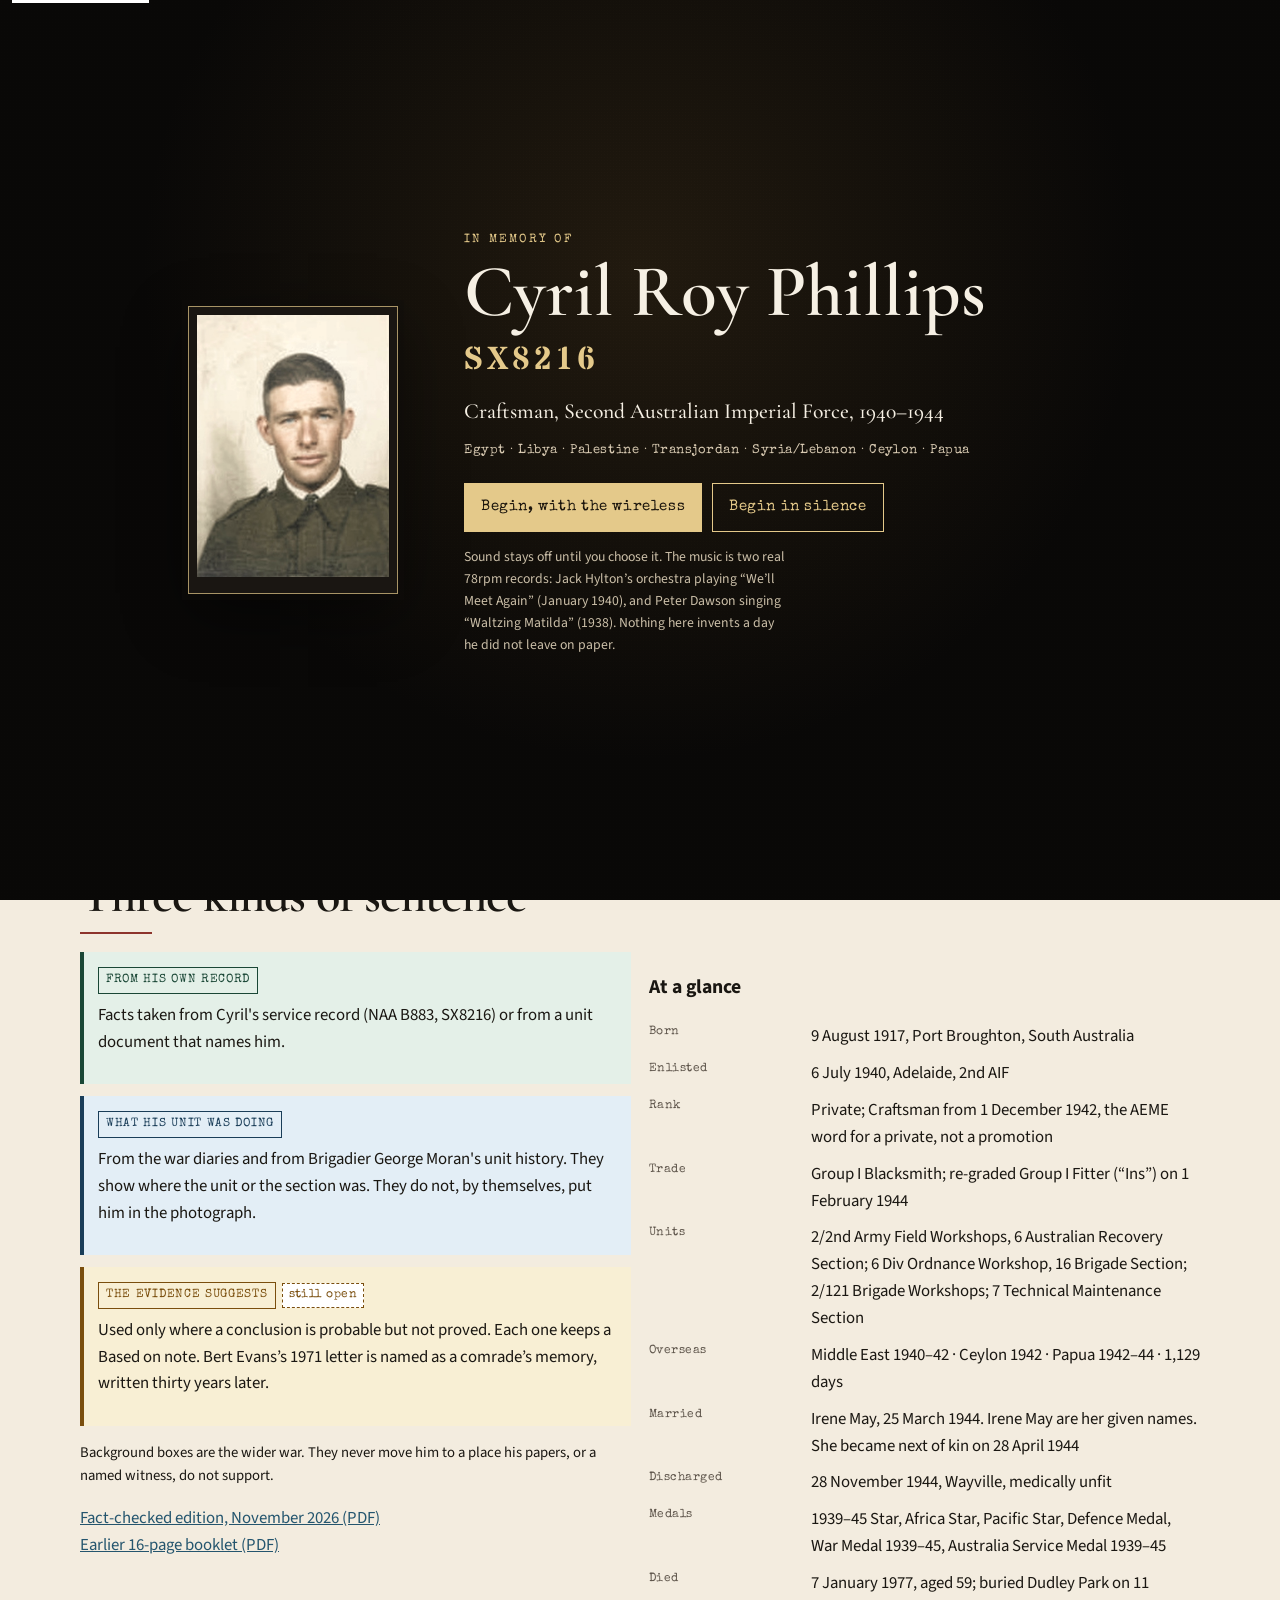
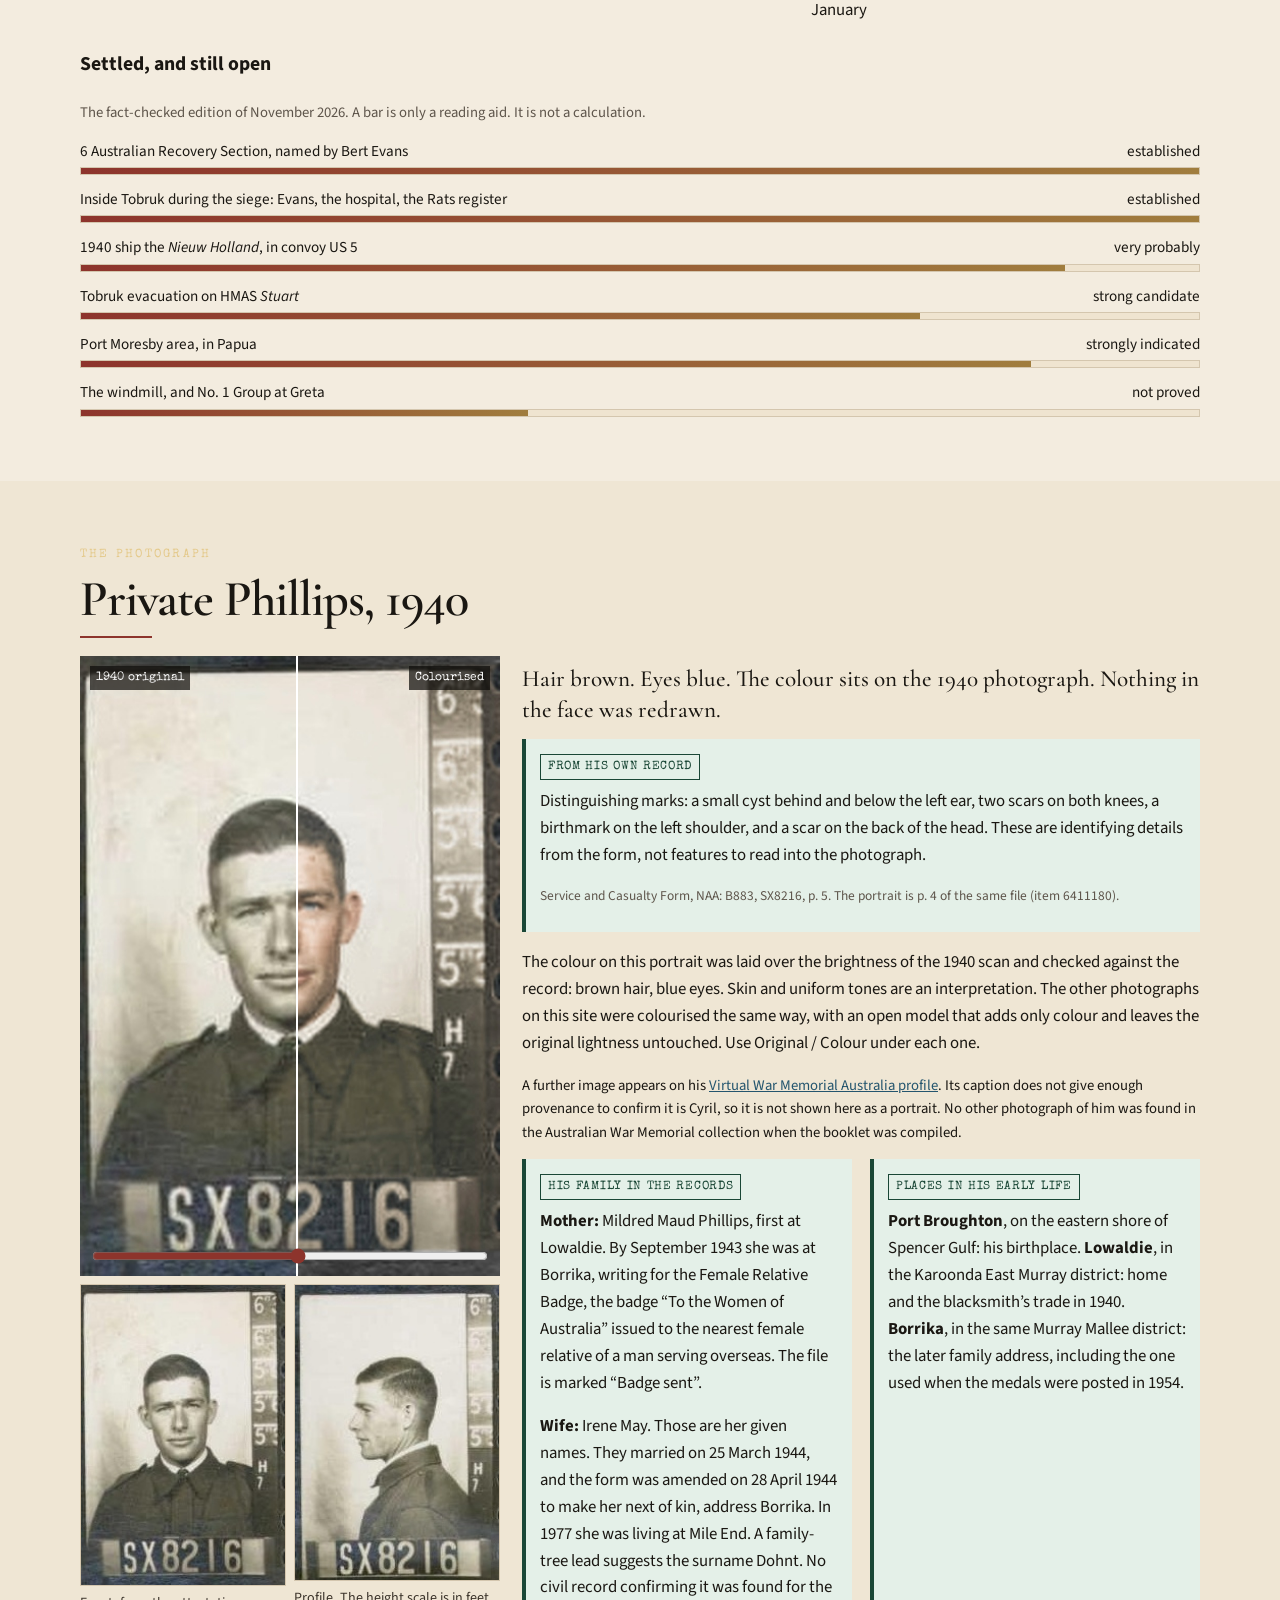
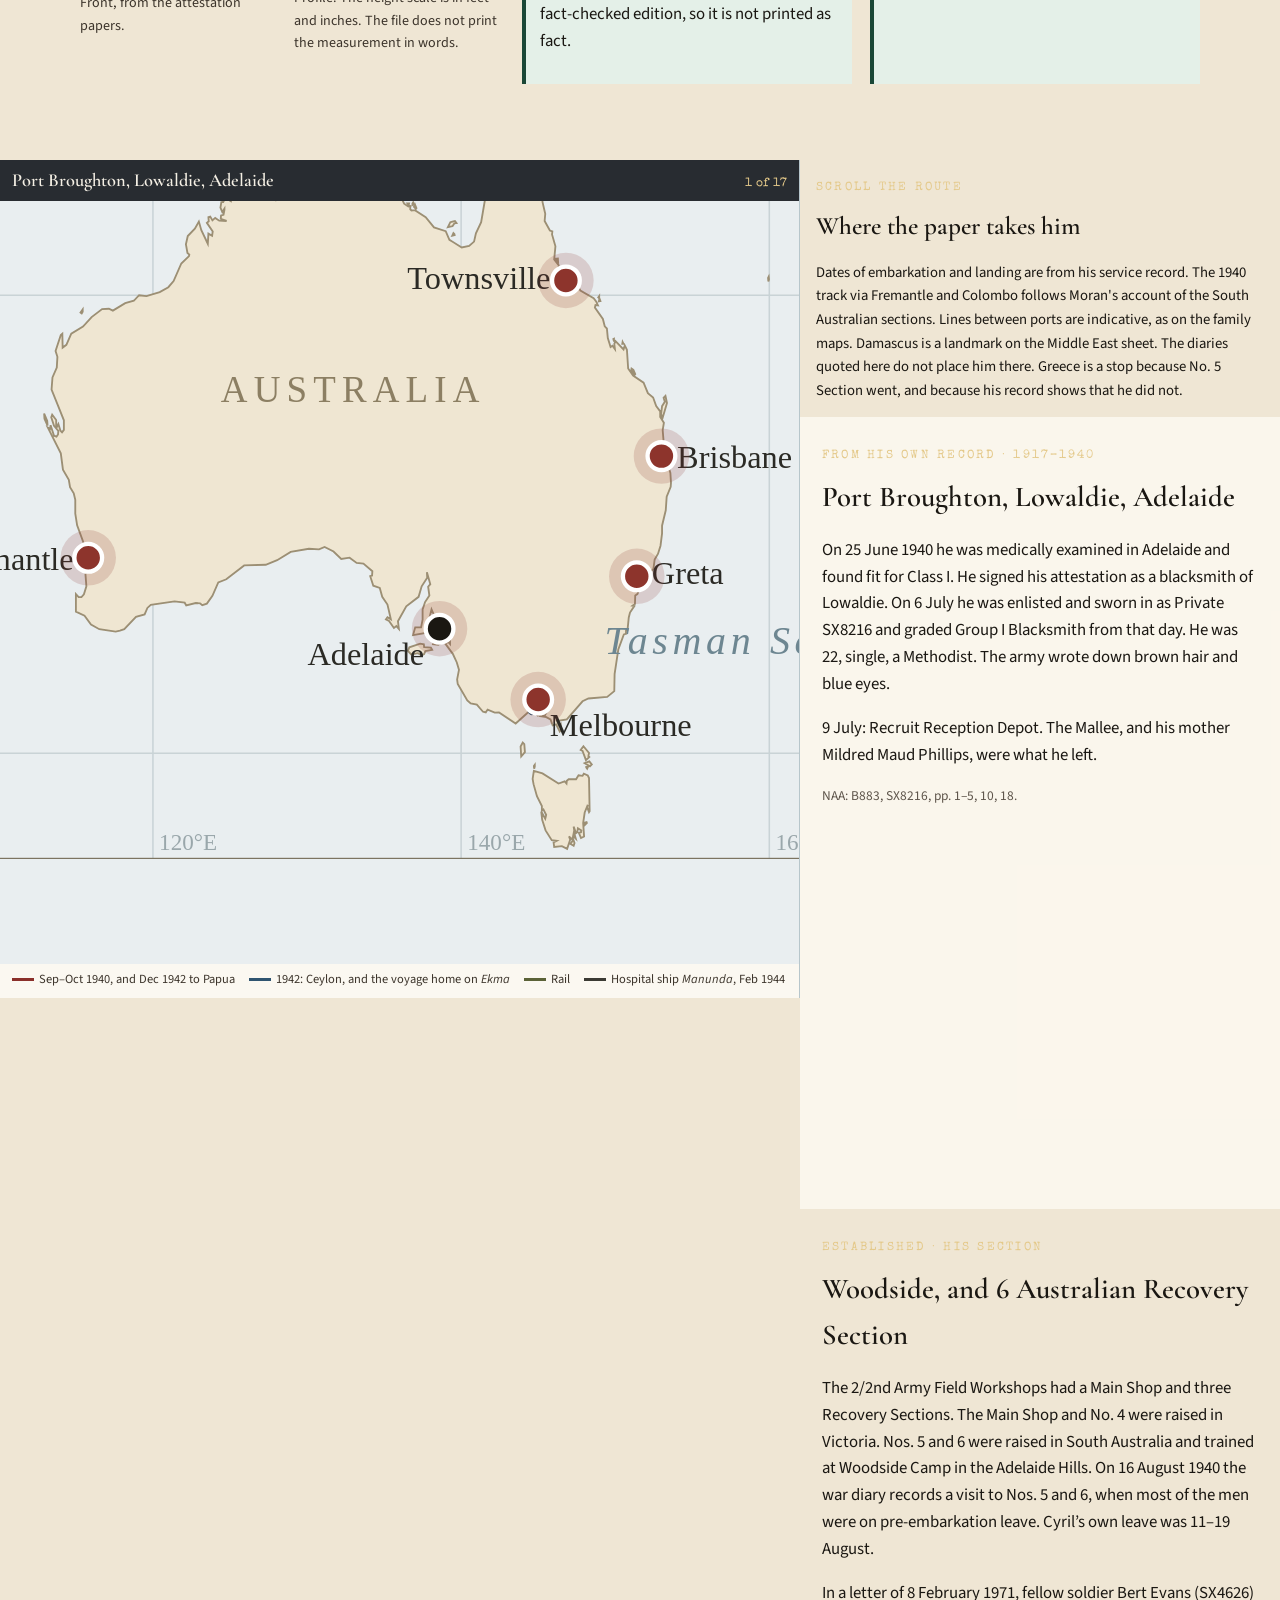
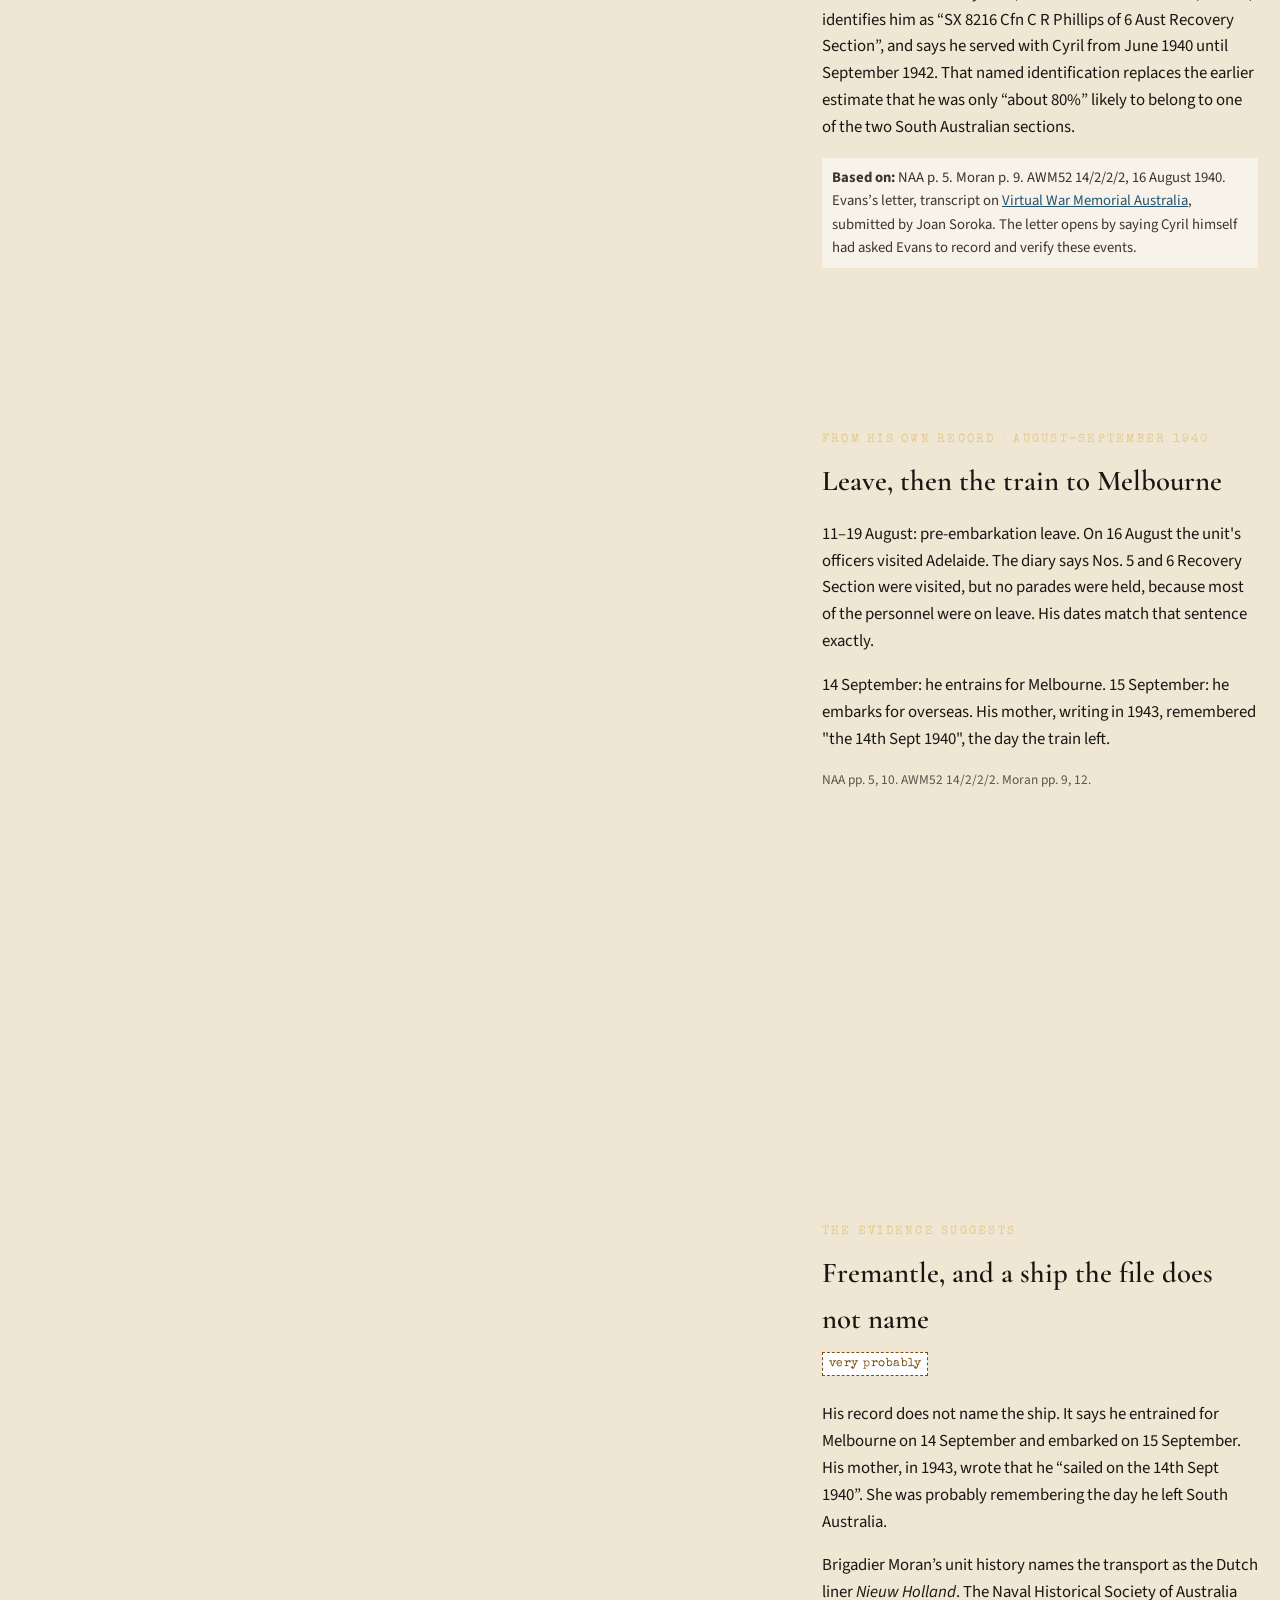
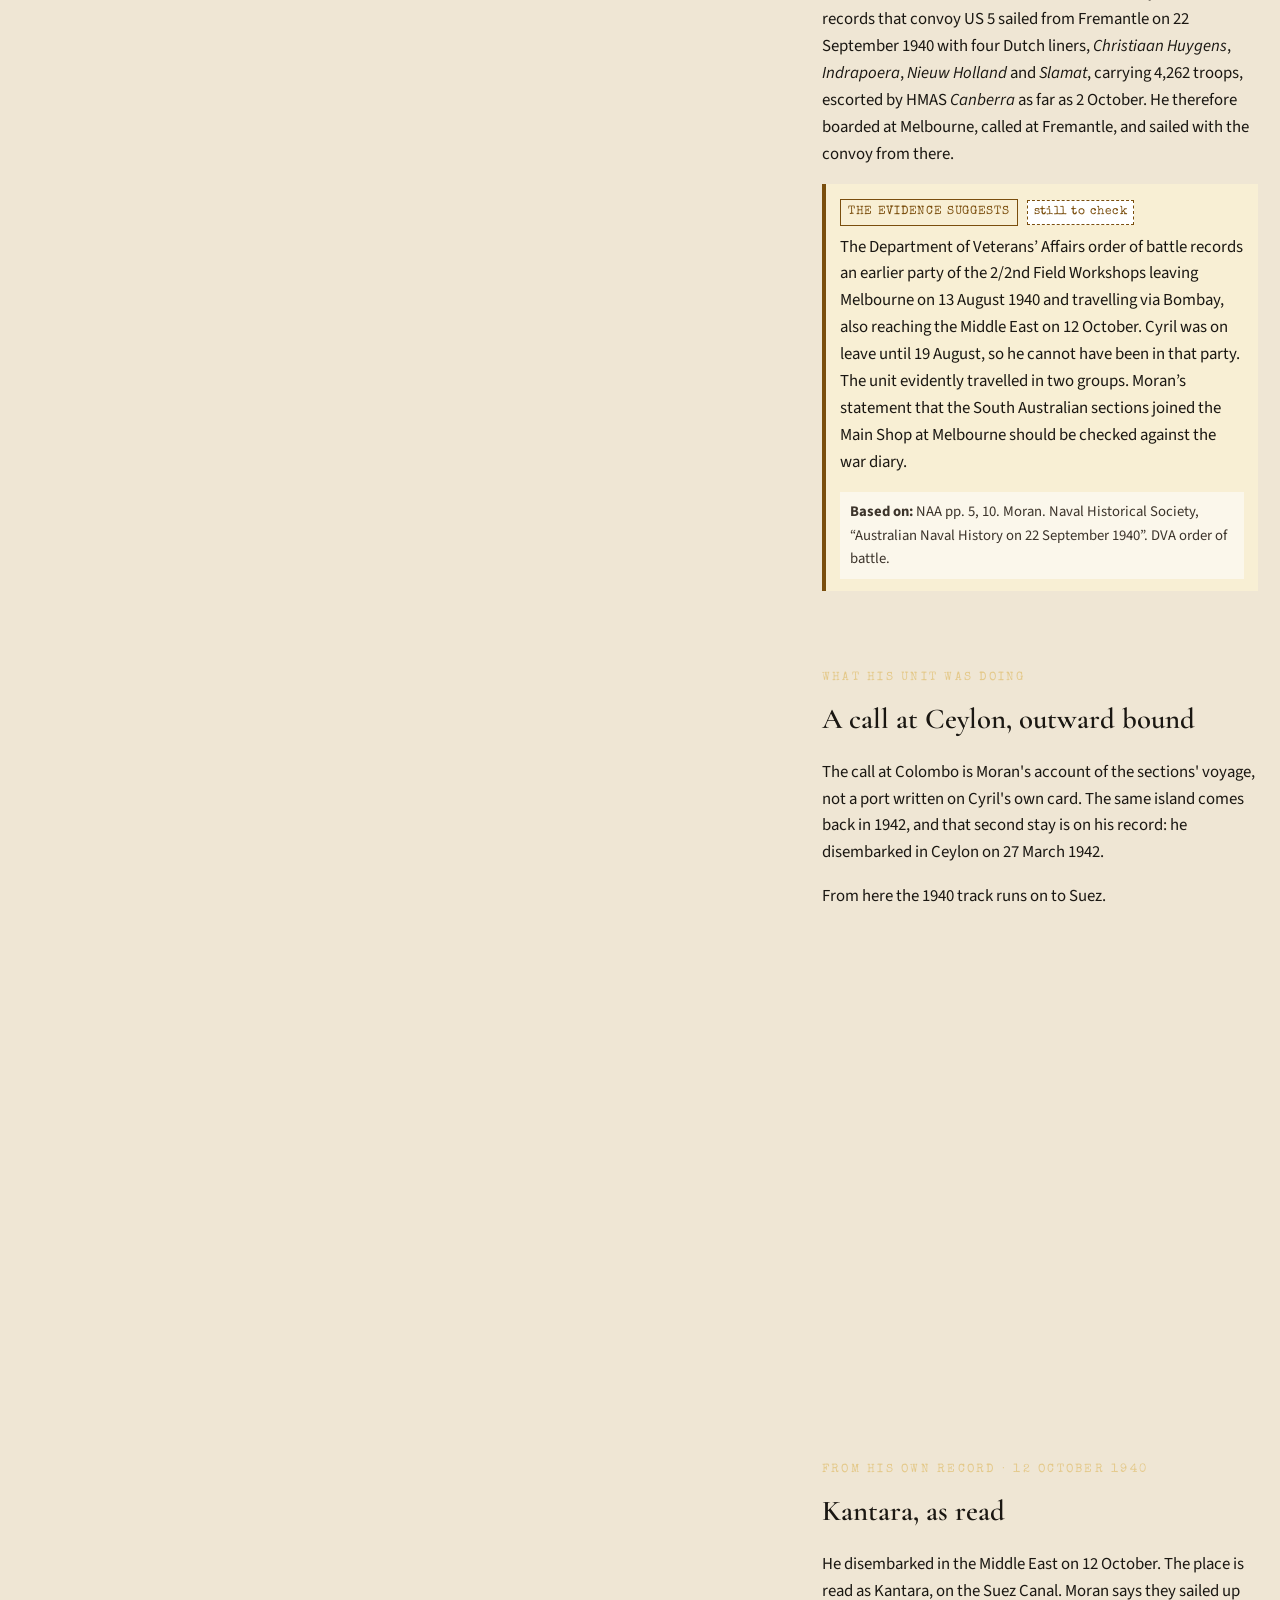
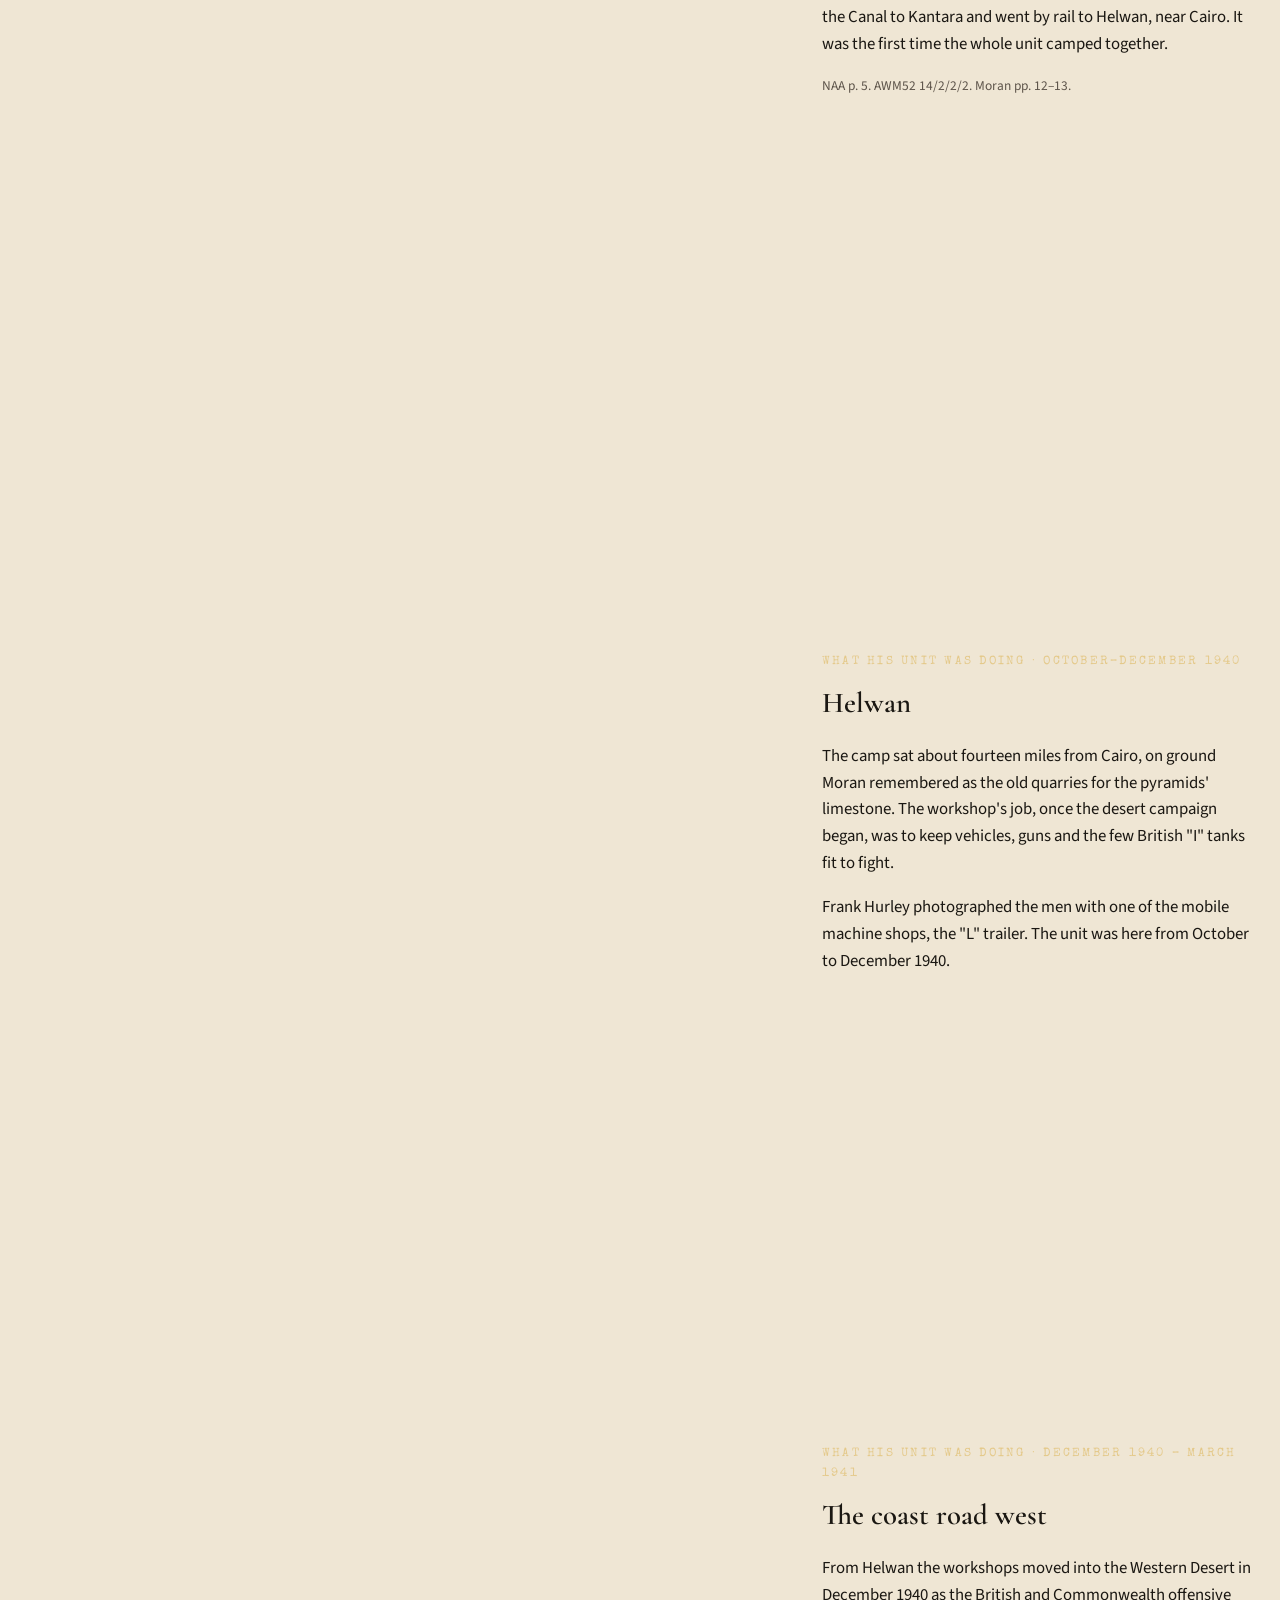
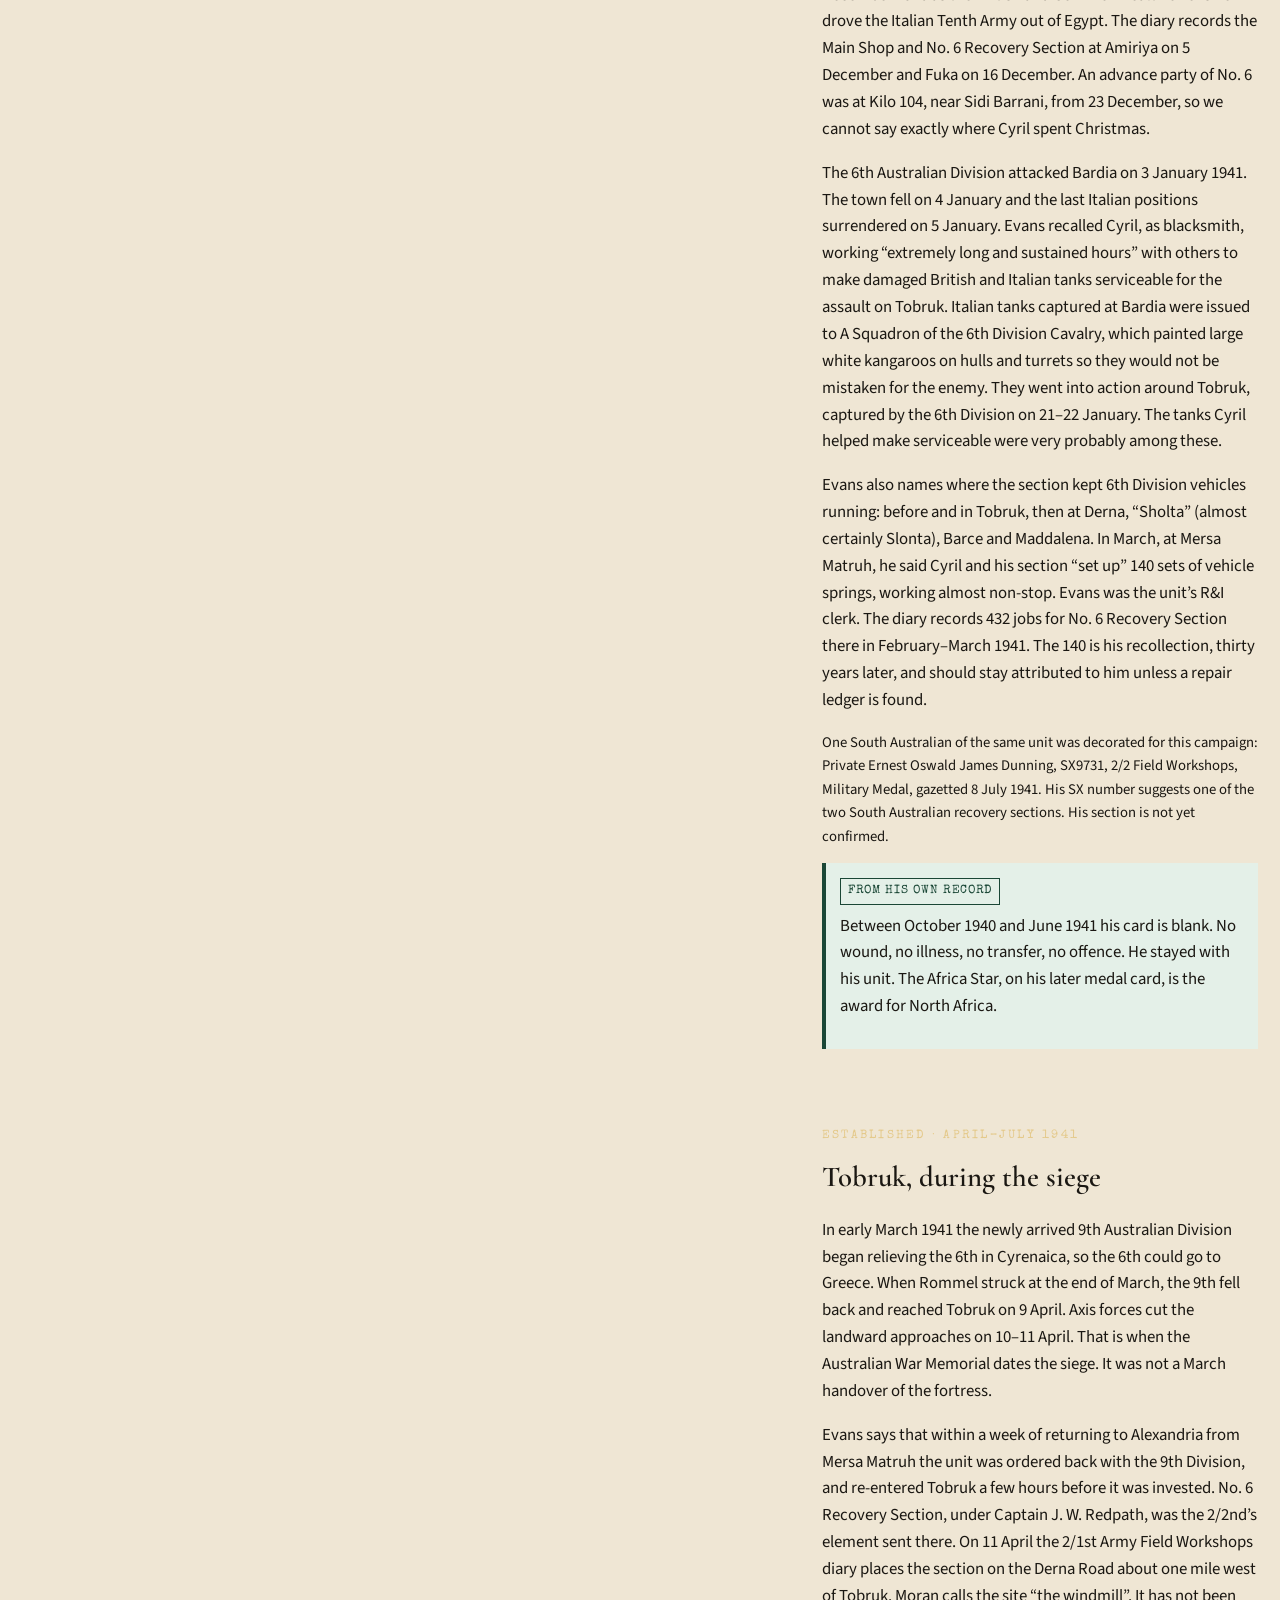
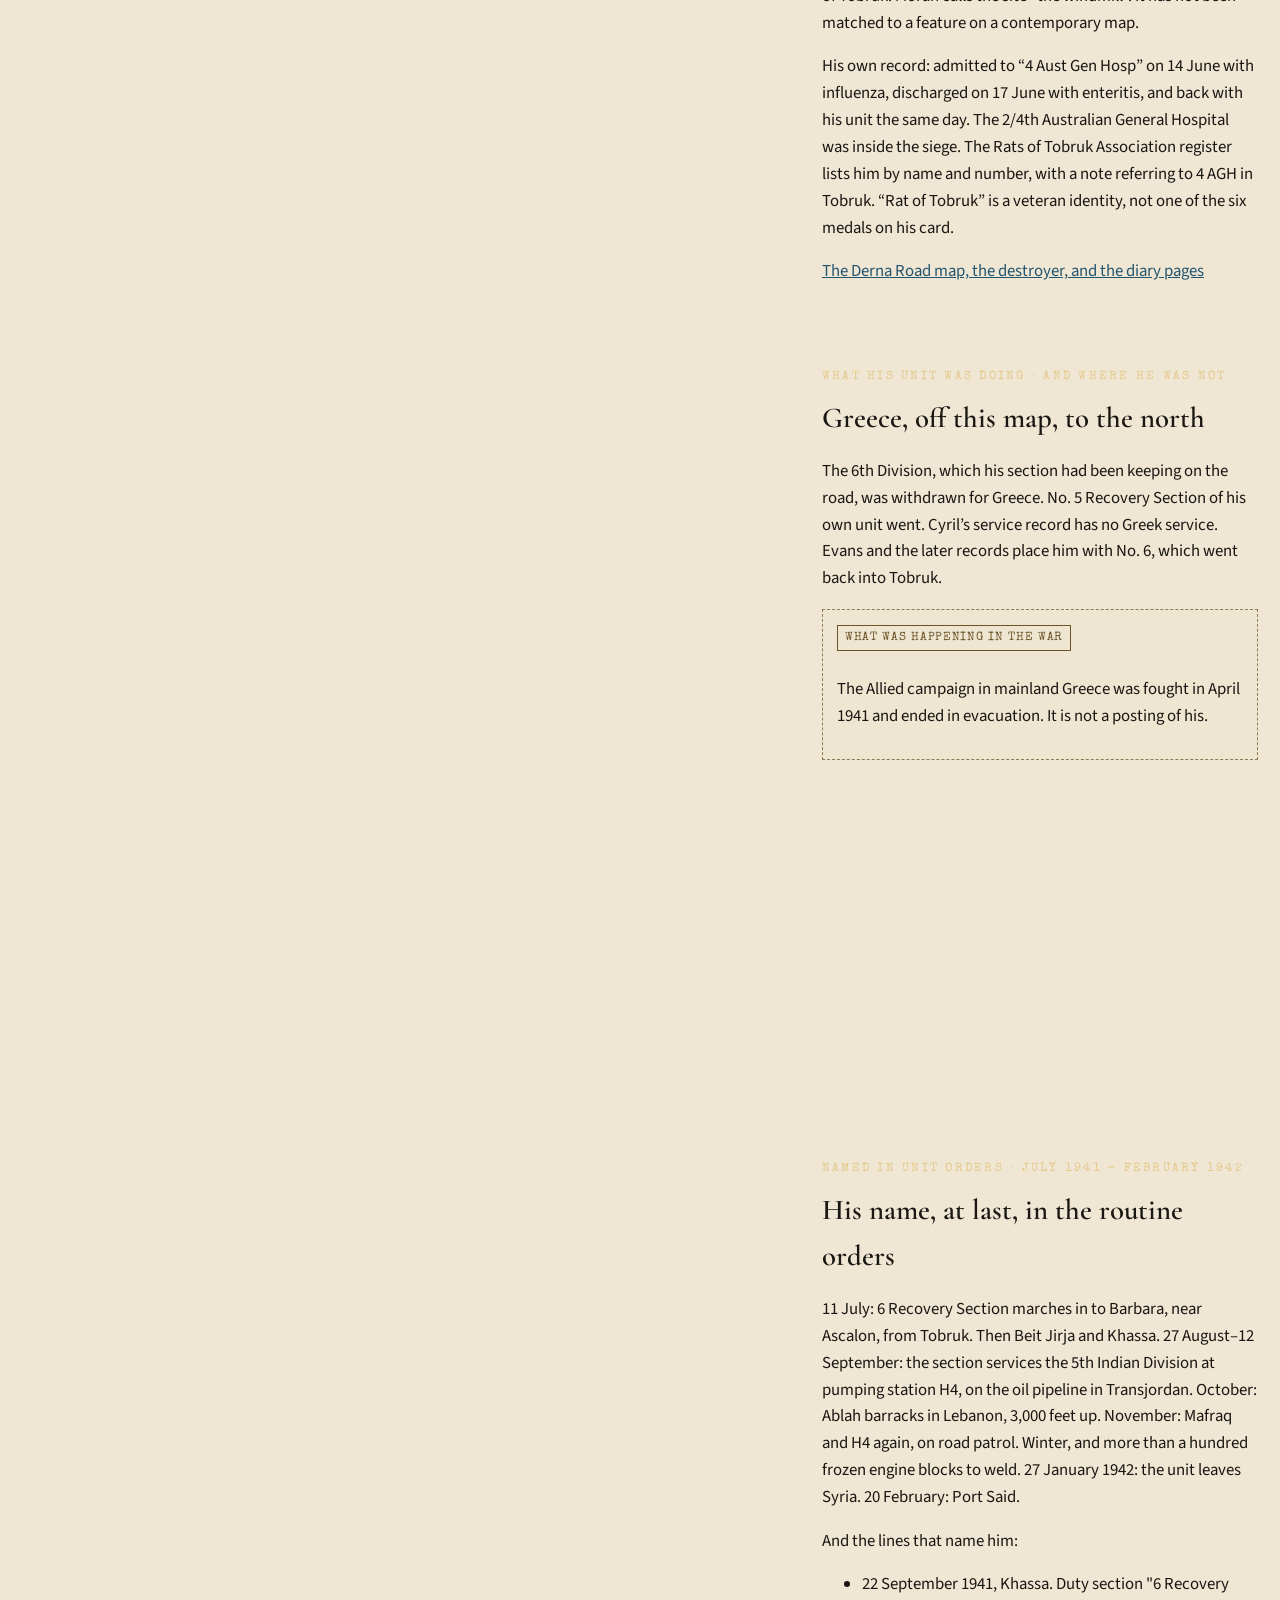
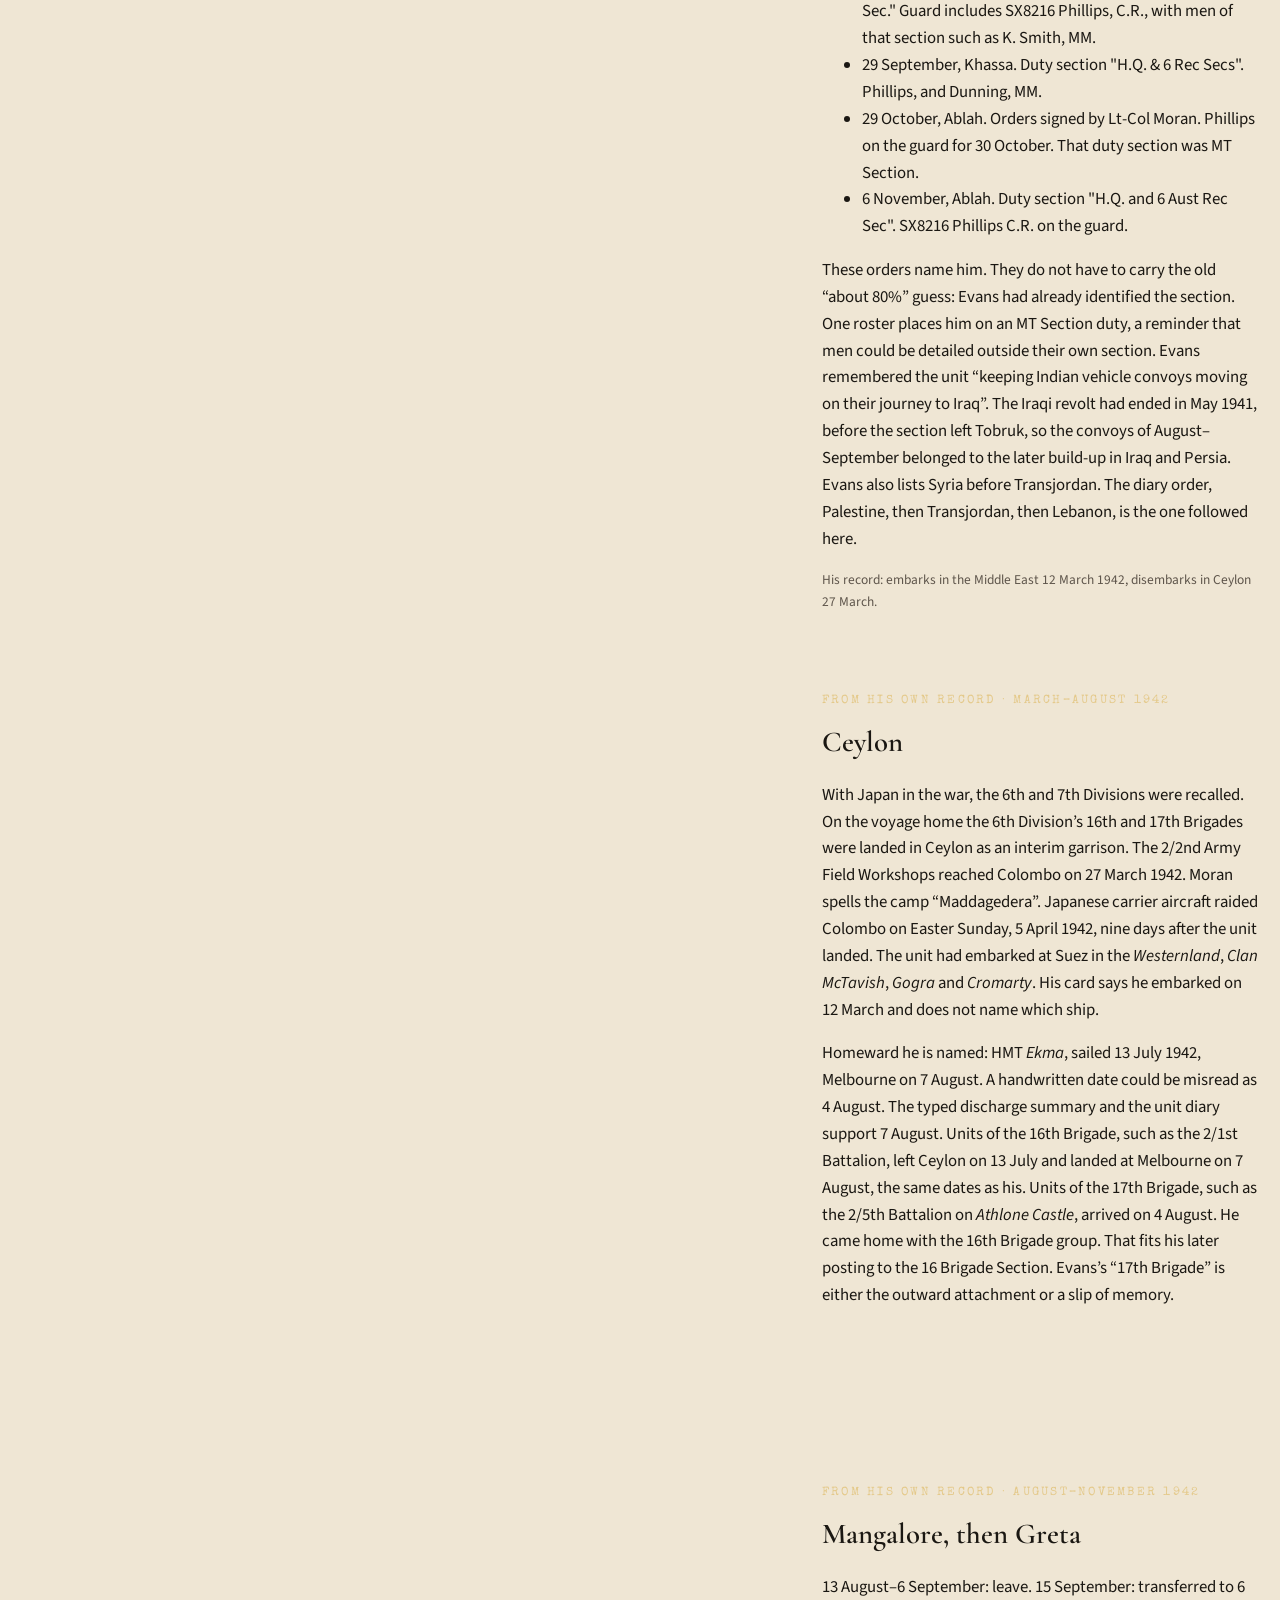
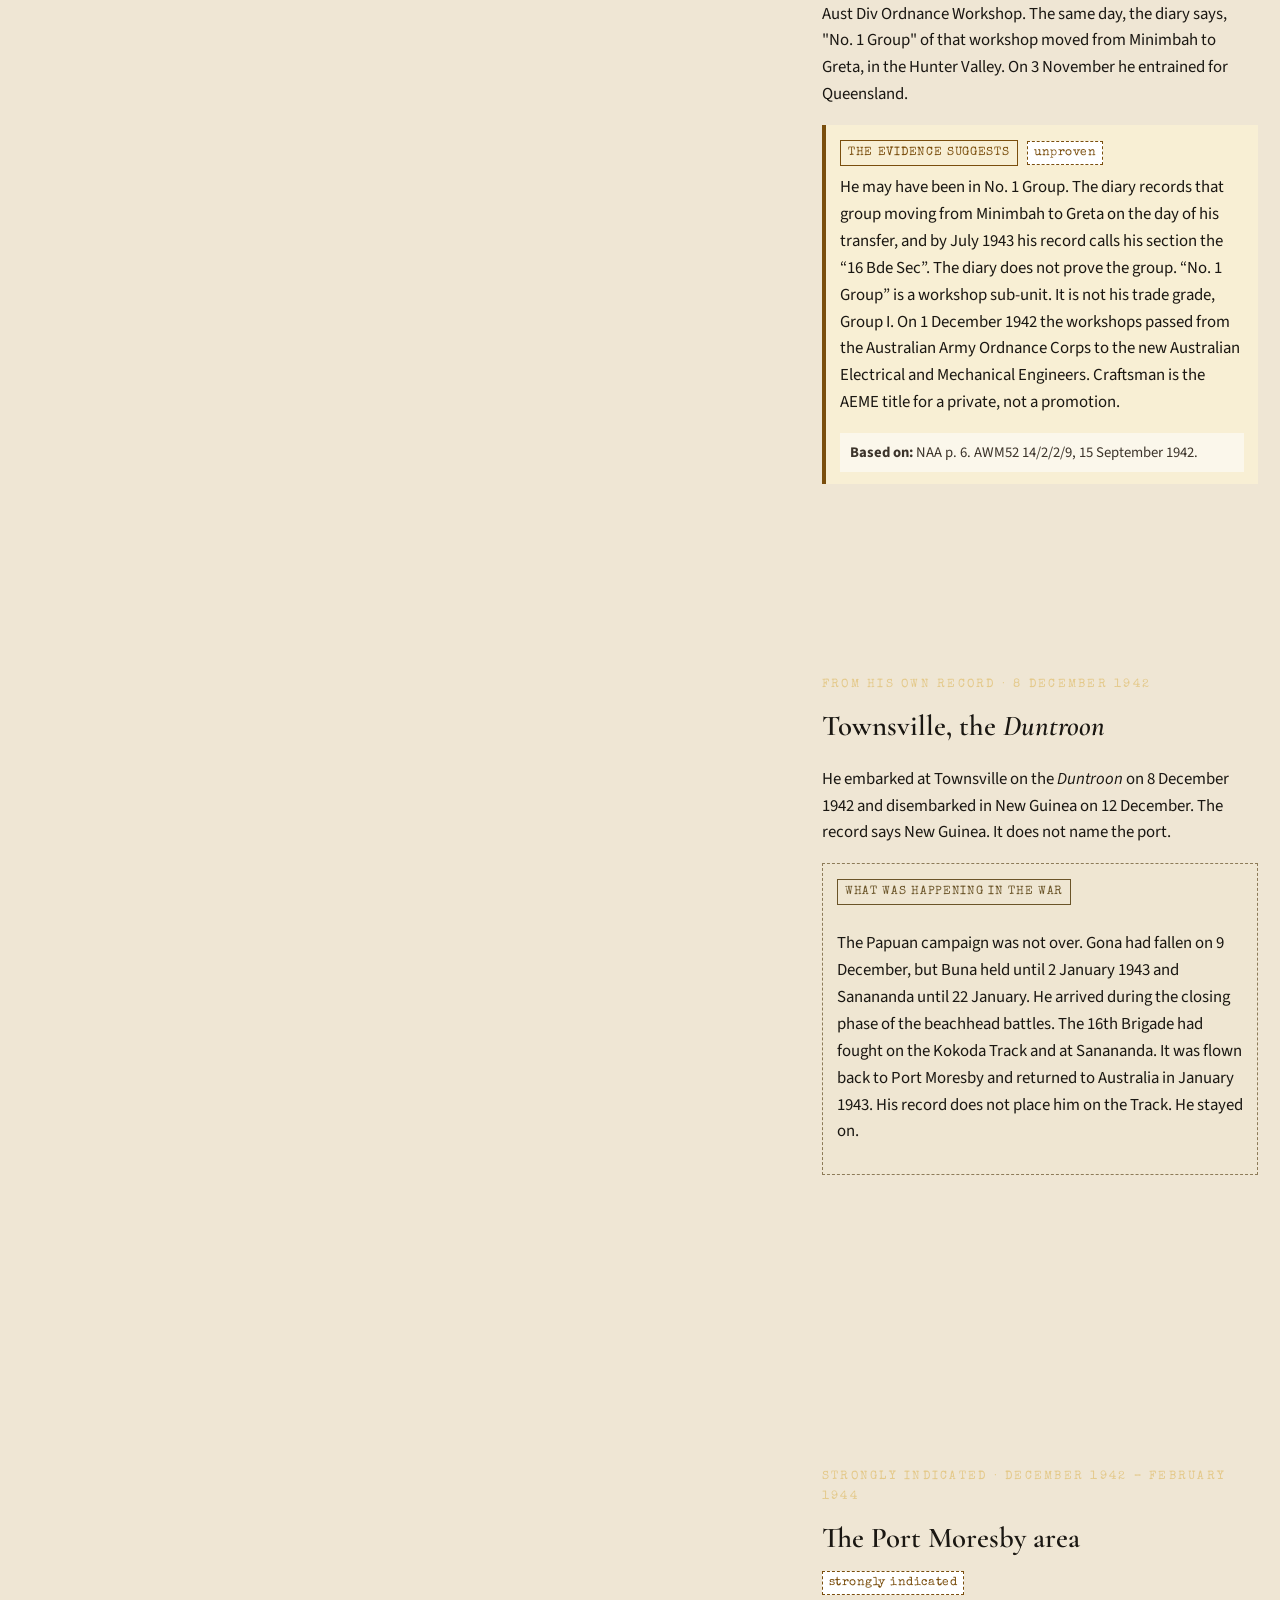
==== commit 2e2d00e6: "Update the site to the fact-checked edition, and colour the photographs. 6 Recovery Section and the " ====
--- a/index.html
+++ b/index.html
@@ -4,7 +4,7 @@
   <meta charset="utf-8">
   <meta name="viewport" content="width=device-width, initial-scale=1">
   <title>Cyril Roy Phillips, SX8216 · A family journey, 1940–1944</title>
-  <meta name="description" content="A family record of Craftsman Cyril Roy Phillips, SX8216, 2nd AIF: Adelaide, the Middle East, the Siege of Tobruk, Ceylon and New Guinea, 1940 to 1944. Facts, unit diaries, and labelled inferences.">
+  <meta name="description" content="Cyril Roy Phillips, SX8216, 2nd AIF, 1940–1944: a fact-checked family history from Adelaide through Tobruk, Ceylon and Papua. Established facts are marked. What is still only probable stays labelled.">
   <meta name="theme-color" content="#100e0c">
   <link rel="icon" href="assets/favicon.svg" type="image/svg+xml">
   <link rel="preload" href="source/images/cyril_cover.jpg" as="image">
@@ -25,12 +25,12 @@
         <h1 id="introTitle">Cyril Roy Phillips</h1>
         <p class="stencil">SX8216</p>
         <p class="sub">Craftsman, Second Australian Imperial Force, 1940–1944</p>
-        <p class="places">Egypt · Libya · Palestine · Syria · Ceylon · New Guinea</p>
+        <p class="places">Egypt · Libya · Palestine · Transjordan · Syria/Lebanon · Ceylon · Papua</p>
         <div class="intro-actions">
           <button type="button" class="btn" id="beginSound">Begin, with the wireless</button>
           <button type="button" class="btn ghost" id="beginQuiet">Begin in silence</button>
         </div>
-        <p class="fine">Sound stays off until you choose it. The music is an original slow waltz written for this page, not a song from his records. Nothing here invents a day he did not leave on paper.</p>
+        <p class="fine">Sound stays off until you choose it. The music is two real 78rpm records: Jack Hylton’s orchestra playing “We’ll Meet Again” (January 1940), and Peter Dawson singing “Waltzing Matilda” (1938). Nothing here invents a day he did not leave on paper.</p>
       </div>
     </div>
   </div>
@@ -58,7 +58,8 @@
       <button type="button" class="btn small" id="muteBtn" aria-pressed="true">Sound off</button>
       <div class="dock-panel" id="dockPanel">
         <p id="soundStatus">Sound is off.</p>
-        <label><input type="checkbox" id="musicBox" checked> The waltz</label>
+        <label>Volume <input type="range" id="volume" min="0" max="100" value="75" aria-label="Music volume"></label>
+        <label><input type="checkbox" id="musicBox" checked> The 78s: Hylton, then Dawson at home</label>
         <label><input type="checkbox" id="placeBox" checked> Wind, when the route is in the desert</label>
         <button type="button" class="btn small" data-once="morse">Morse, SX8216</button>
         <button type="button" class="btn small ghost" data-once="horn">A ship's horn</button>
@@ -83,10 +84,10 @@
           <div class="stat-row">
             <div class="stat"><b data-count="1607">1,607</b><span>days of service</span></div>
             <div class="stat"><b data-count="1129">1,129</b><span>of them overseas</span></div>
-            <div class="stat"><b data-count="691">691</b><span>Middle East and Ceylon</span></div>
-            <div class="stat"><b data-count="437">437</b><span>in New Guinea</span></div>
-          </div>
-          <p class="fine">Those four numbers are from his discharge summary. Where a conclusion is only as strong as the dates lining up, this site says so, in the same words as the family booklet: "The evidence suggests", with a confidence and a Based on note.</p>
+            <div class="stat"><b data-count="692">692</b><span>Middle East and Ceylon</span></div>
+            <div class="stat"><b data-count="437">437</b><span>in Papua</span></div>
+          </div>
+          <p class="fine">The record gives 1,607 days in all and 1,129 overseas. Counted the Army’s way, inclusively, that overseas total is 692 days from embarkation on 15 September 1940 to Melbourne on 7 August 1942, plus 437 days from Townsville on 8 December 1942 to Brisbane on 17 February 1944.</p>
         </div>
       </div>
     </section>
@@ -100,43 +101,52 @@
           <div>
             <div class="card card-fact"><span class="tag">From his own record</span><p>Facts taken from Cyril's service record (NAA B883, SX8216) or from a unit document that names him.</p></div>
             <div class="card card-unit"><span class="tag">What his unit was doing</span><p>From the war diaries and from Brigadier George Moran's unit history. They show where the unit or the section was. They do not, by themselves, put him in the photograph.</p></div>
-            <div class="card card-inf"><span class="tag">The evidence suggests</span><span class="conf" title="A rough guide written for the family booklet. It is not a statistical result.">confidence</span><p>A reasoned conclusion where the dates line up. Each one keeps its Based on note. The percentage is a rough guide, not a measurement.</p></div>
-            <p class="small">Background boxes, in a different colour, are the wider war: the siege, the Greece campaign, AEME. They never claim he was somewhere his papers do not show.</p>
-            <p><a href="source/Cyril_Roy_Phillips_SX8216_War_Service.pdf">Download the 16-page family booklet (PDF)</a></p>
+            <div class="card card-inf"><span class="tag">The evidence suggests</span><span class="conf" title="A plain-language confidence from the fact-checked edition, not a statistic.">still open</span><p>Used only where a conclusion is probable but not proved. Each one keeps a Based on note. Bert Evans’s 1971 letter is named as a comrade’s memory, written thirty years later.</p></div>
+            <p class="small">Background boxes are the wider war. They never move him to a place his papers, or a named witness, do not support.</p>
+            <p><a href="source/Cyril_Roy_Phillips_SX8216_Fact_Checked_Edition.pdf">Fact-checked edition, November 2026 (PDF)</a><br><a href="source/Cyril_Roy_Phillips_SX8216_War_Service.pdf">Earlier 16-page booklet (PDF)</a></p>
           </div>
           <div>
             <h3>At a glance</h3>
             <dl class="glance">
               <dt>Born</dt><dd>9 August 1917, Port Broughton, South Australia</dd>
               <dt>Enlisted</dt><dd>6 July 1940, Adelaide, 2nd AIF</dd>
-              <dt>Trade</dt><dd>Group I Blacksmith; re-graded Group I Fitter, 1944</dd>
-              <dt>Units</dt><dd>2/2 Army Field Workshops; 6 Aust Div Ordnance Workshop (16 Bde Section); 2/121 Aust Bde Workshops AEME; 7 Technical Maintenance Section</dd>
-              <dt>Overseas</dt><dd>Middle East 1940–42 · Ceylon 1942 · New Guinea December 1942 – February 1944</dd>
-              <dt>Married</dt><dd>Irene May, 25 March 1944</dd>
+              <dt>Rank</dt><dd>Private; Craftsman from 1 December 1942, the AEME word for a private, not a promotion</dd>
+              <dt>Trade</dt><dd>Group I Blacksmith; re-graded Group I Fitter (“Ins”) on 1 February 1944</dd>
+              <dt>Units</dt><dd>2/2nd Army Field Workshops, 6 Australian Recovery Section; 6 Div Ordnance Workshop, 16 Brigade Section; 2/121 Brigade Workshops; 7 Technical Maintenance Section</dd>
+              <dt>Overseas</dt><dd>Middle East 1940–42 · Ceylon 1942 · Papua 1942–44 · 1,129 days</dd>
+              <dt>Married</dt><dd>Irene May, 25 March 1944. Irene May are her given names. She became next of kin on 28 April 1944</dd>
               <dt>Discharged</dt><dd>28 November 1944, Wayville, medically unfit</dd>
               <dt>Medals</dt><dd>1939–45 Star, Africa Star, Pacific Star, Defence Medal, War Medal 1939–45, Australia Service Medal 1939–45</dd>
               <dt>Died</dt><dd>7 January 1977, aged 59; buried Dudley Park on 11 January</dd>
             </dl>
           </div>
         </div>
-        <h3>Four questions the file almost answers</h3>
-        <p class="small muted">The bars repeat the booklet's rough confidences. They are not a calculation.</p>
+        <h3>Settled, and still open</h3>
+        <p class="small muted">The fact-checked edition of November 2026. A bar is only a reading aid. It is not a calculation.</p>
         <div class="meters">
           <div>
-            <div class="meter-label"><span>His 1940 ship was the <i>Nieuw Holland</i></span><span>about 90%</span></div>
-            <div class="bar"><span style="--w:90%"></span></div>
-          </div>
-          <div>
-            <div class="meter-label"><span>He belonged to No. 6 Recovery Section</span><span>about 80%</span></div>
-            <div class="bar"><span style="--w:80%"></span></div>
-          </div>
-          <div>
-            <div class="meter-label"><span>He was inside Tobruk during the siege</span><span>about 70–75%</span></div>
-            <div class="bar"><span style="--w:73%"></span></div>
-          </div>
-          <div>
-            <div class="meter-label"><span>In New Guinea he was based at Port Moresby</span><span>about 85%</span></div>
+            <div class="meter-label"><span>6 Australian Recovery Section, named by Bert Evans</span><span>established</span></div>
+            <div class="bar"><span style="--w:100%"></span></div>
+          </div>
+          <div>
+            <div class="meter-label"><span>Inside Tobruk during the siege: Evans, the hospital, the Rats register</span><span>established</span></div>
+            <div class="bar"><span style="--w:100%"></span></div>
+          </div>
+          <div>
+            <div class="meter-label"><span>1940 ship the <i>Nieuw Holland</i>, in convoy US 5</span><span>very probably</span></div>
+            <div class="bar"><span style="--w:88%"></span></div>
+          </div>
+          <div>
+            <div class="meter-label"><span>Tobruk evacuation on HMAS <i>Stuart</i></span><span>strong candidate</span></div>
+            <div class="bar"><span style="--w:75%"></span></div>
+          </div>
+          <div>
+            <div class="meter-label"><span>Port Moresby area, in Papua</span><span>strongly indicated</span></div>
             <div class="bar"><span style="--w:85%"></span></div>
+          </div>
+          <div>
+            <div class="meter-label"><span>The windmill, and No. 1 Group at Greta</span><span>not proved</span></div>
+            <div class="bar"><span style="--w:40%"></span></div>
           </div>
         </div>
       </div>
@@ -173,20 +183,20 @@
             <p class="pull">Hair brown. Eyes blue. The colour sits on the 1940 photograph. Nothing in the face was redrawn.</p>
             <div class="card card-fact">
               <span class="tag">From his own record</span>
-              <p>Distinguishing marks: a small cyst behind and below the left ear, two scars on both knees, and a birthmark on the left shoulder.</p>
+              <p>Distinguishing marks: a small cyst behind and below the left ear, two scars on both knees, a birthmark on the left shoulder, and a scar on the back of the head. These are identifying details from the form, not features to read into the photograph.</p>
               <p class="source-note">Service and Casualty Form, NAA: B883, SX8216, p. 5. The portrait is p. 4 of the same file (item 6411180).</p>
             </div>
-            <p>An AI tool suggested colours. Only those colours were then laid over the brightness of the original scan, and they were checked against the record: brown hair, blue eyes. Skin and uniform tones are an interpretation.</p>
-            <p class="small">No other photograph of Cyril was found in the Australian War Memorial collection, searched by name and service number for the booklet. A family photograph would be a gift to the page. The Memorial welcomes copies.</p>
+            <p>The colour on this portrait was laid over the brightness of the 1940 scan and checked against the record: brown hair, blue eyes. Skin and uniform tones are an interpretation. The other photographs on this site were colourised the same way, with an open model that adds only colour and leaves the original lightness untouched. Use Original / Colour under each one.</p>
+            <p class="small">A further image appears on his <a href="https://vwma.org.au/explore/people/601041">Virtual War Memorial Australia profile</a>. Its caption does not give enough provenance to confirm it is Cyril, so it is not shown here as a portrait. No other photograph of him was found in the Australian War Memorial collection when the booklet was compiled.</p>
             <div class="cols-2">
               <div class="card card-fact">
                 <span class="tag">His family in the records</span>
-                <p><strong>Mother:</strong> Mildred Maud Phillips, of Lowaldie, his first next of kin. By September 1943 she was at Borrika, and she wrote asking for the badge given to mothers of AIF volunteers.</p>
-                <p><strong>Wife:</strong> Irene May Phillips, married 25 March 1944. She became next of kin (address Borrika). In 1977 she was his widow, living at Mile End.</p>
+                <p><strong>Mother:</strong> Mildred Maud Phillips, first at Lowaldie. By September 1943 she was at Borrika, writing for the Female Relative Badge, the badge “To the Women of Australia” issued to the nearest female relative of a man serving overseas. The file is marked “Badge sent”.</p>
+                <p><strong>Wife:</strong> Irene May. Those are her given names. They married on 25 March 1944, and the form was amended on 28 April 1944 to make her next of kin, address Borrika. In 1977 she was living at Mile End. A family-tree lead suggests the surname Dohnt. No civil record confirming it was found for the fact-checked edition, so it is not printed as fact.</p>
               </div>
               <div class="card card-fact">
                 <span class="tag">Places in his early life</span>
-                <p><strong>Port Broughton</strong>, on Spencer Gulf: his birthplace. <strong>Lowaldie</strong>, in the Murray Mallee: home and the blacksmith's trade in 1940. <strong>Borrika</strong>, a neighbouring district: the family address from 1943, and where the medals were sent in 1954.</p>
+                <p><strong>Port Broughton</strong>, on the eastern shore of Spencer Gulf: his birthplace. <strong>Lowaldie</strong>, in the Karoonda East Murray district: home and the blacksmith’s trade in 1940. <strong>Borrika</strong>, in the same Murray Mallee district: the later family address, including the one used when the medals were posted in 1954.</p>
               </div>
             </div>
           </div>
@@ -211,7 +221,7 @@
           </div>
         </div>
         <div class="map-legend" id="legendWorld">
-          <span><i class="swatch" style="background:#8a2f2a"></i>Sep–Oct 1940, and Dec 1942 to New Guinea</span>
+          <span><i class="swatch" style="background:#8a2f2a"></i>Sep–Oct 1940, and Dec 1942 to Papua</span>
           <span><i class="swatch" style="background:#2f5470"></i>1942: Ceylon, and the voyage home on <i>Ekma</i></span>
           <span><i class="swatch" style="background:#5b6237"></i>Rail</span>
           <span><i class="swatch" style="background:#3b3a33"></i>Hospital ship <i>Manunda</i>, Feb 1944</span>
@@ -238,12 +248,11 @@
         </article>
 
         <article class="stop" id="stop-woodside" data-stop="woodside">
-          <p class="kicker">The evidence suggests</p>
-          <h3>Woodside Camp, in the Adelaide Hills</h3>
-          <span class="conf" title="Rough guide from the family booklet, not a statistic.">strong · about 80%, for which section</span>
-          <p>The 2/2nd Army Field Workshops was a corps repair unit of the Australian Army Ordnance Corps. Moran writes that the Main Shop and No. 4 Recovery Section were raised in Victoria, and that Nos. 5 and 6 Recovery Sections were raised in South Australia and trained at Woodside.</p>
-          <p>Cyril marched in to the unit on 16 July 1940, in the 4th Military District, which was South Australia. At that moment the only parts of 2/2 AFW in the state were those two recovery sections. The timeline in the booklet marks his own training at Woodside as an inference: "Probably trains with the SA recovery sections."</p>
-          <p class="basis"><strong>Based on:</strong> NAA p. 5 (marched in 16 July 1940). Moran p. 9. The weight of the later evidence points to No. 6, which is set out when the route reaches Palestine.</p>
+          <p class="kicker">Established · his section</p>
+          <h3>Woodside, and 6 Australian Recovery Section</h3>
+          <p>The 2/2nd Army Field Workshops had a Main Shop and three Recovery Sections. The Main Shop and No. 4 were raised in Victoria. Nos. 5 and 6 were raised in South Australia and trained at Woodside Camp in the Adelaide Hills. On 16 August 1940 the war diary records a visit to Nos. 5 and 6, when most of the men were on pre-embarkation leave. Cyril’s own leave was 11–19 August.</p>
+          <p>In a letter of 8 February 1971, fellow soldier Bert Evans (SX4626) identifies him as “SX 8216 Cfn C R Phillips of 6 Aust Recovery Section”, and says he served with Cyril from June 1940 until September 1942. That named identification replaces the earlier estimate that he was only “about 80%” likely to belong to one of the two South Australian sections.</p>
+          <p class="basis"><strong>Based on:</strong> NAA p. 5. Moran p. 9. AWM52 14/2/2/2, 16 August 1940. Evans’s letter, transcript on <a href="https://vwma.org.au/explore/people/601041">Virtual War Memorial Australia</a>, submitted by Joan Soroka. The letter opens by saying Cyril himself had asked Evans to record and verify these events.</p>
         </article>
 
         <article class="stop" id="stop-embark" data-stop="embark">
@@ -257,10 +266,15 @@
         <article class="stop" id="stop-fremantle" data-stop="fremantle">
           <p class="kicker">The evidence suggests</p>
           <h3>Fremantle, and a ship the file does not name</h3>
-          <span class="conf" title="Rough guide from the family booklet, not a statistic.">high · about 90%</span>
-          <p>Moran: the two South Australian recovery sections entrained for Melbourne, joined the Main Shop and No. 4 Recovery Section, and embarked on the MV <i>Nieuw Holland</i> at Port Melbourne on 15 September. They called at Fremantle and Ceylon and reached Suez.</p>
-          <p>His record does not name the ship. He embarked on 15 September and landed on 12 October, the day after the convoy reached Suez. The <i>Nieuw Holland</i> sailed in convoy US 5, which left Fremantle on 22 September 1940.</p>
-          <p class="basis"><strong>Based on:</strong> NAA pp. 5, 10. Moran pp. 12–13 (ship, route, arrival 11 October). AWM photograph P01522.014, men of the 2/2nd "aboard the troop transport Nieuw Holland". Convoy US 5: Naval Historical Society of Australia.</p>
+          <span class="conf" title="Moran names the ship. Cyril's own card does not.">very probably</span>
+          <p>His record does not name the ship. It says he entrained for Melbourne on 14 September and embarked on 15 September. His mother, in 1943, wrote that he “sailed on the 14th Sept 1940”. She was probably remembering the day he left South Australia.</p>
+          <p>Brigadier Moran’s unit history names the transport as the Dutch liner <i>Nieuw Holland</i>. The Naval Historical Society of Australia records that convoy US 5 sailed from Fremantle on 22 September 1940 with four Dutch liners, <i>Christiaan Huygens</i>, <i>Indrapoera</i>, <i>Nieuw Holland</i> and <i>Slamat</i>, carrying 4,262 troops, escorted by HMAS <i>Canberra</i> as far as 2 October. He therefore boarded at Melbourne, called at Fremantle, and sailed with the convoy from there.</p>
+          <div class="card card-inf">
+            <span class="tag">The evidence suggests</span>
+            <span class="conf">still to check</span>
+            <p>The Department of Veterans’ Affairs order of battle records an earlier party of the 2/2nd Field Workshops leaving Melbourne on 13 August 1940 and travelling via Bombay, also reaching the Middle East on 12 October. Cyril was on leave until 19 August, so he cannot have been in that party. The unit evidently travelled in two groups. Moran’s statement that the South Australian sections joined the Main Shop at Melbourne should be checked against the war diary.</p>
+            <p class="basis"><strong>Based on:</strong> NAA pp. 5, 10. Moran. Naval Historical Society, “Australian Naval History on 22 September 1940”. DVA order of battle.</p>
+          </div>
         </article>
 
         <article class="stop" id="stop-colombo40" data-stop="colombo40">
@@ -287,15 +301,10 @@
         <article class="stop" id="stop-desert" data-stop="desert">
           <p class="kicker">What his unit was doing · December 1940 – March 1941</p>
           <h3>The coast road west</h3>
-          <p>From Helwan the workshop moved into the Western Desert as corps troops with the British XIII Corps, as General O'Connor's offensive drove the Italian army out of Egypt. 5 December: Main Shop and No. 6 Recovery Section to Amiriya. 16 December: Fuka. 23–27 December: 6 Recovery Section forms the advance party at "Kilo 104", on the coast near Sidi Barrani.</p>
-          <p>January 1941: Bardia falls (3–5 January), then Tobruk is captured (21–22 January). A detachment of 6 Recovery Section "went in with the tanks", put five disabled tanks back into service under fire, and three men won the Military Medal: Sgt Allison, Pte Smith and Pte Dunning. That is the capture, in January. The siege came later.</p>
-          <p>February: 6 Recovery Section pushes on by Giovanni Berta and Tecnis. The Main Shop works at Maddalena, near Barce. 9–29 March: 6 Recovery Section at Mersa Matruh, 432 jobs, then back to Amiriya.</p>
-          <div class="card card-inf">
-            <span class="tag">The evidence suggests</span>
-            <span class="conf">moderate</span>
-            <p>If he was in 6 Recovery Section, Christmas 1940 was most likely at Fuka. Moran says the Main Shop worked there until 26 December and moved to Kilo 104 next day, "accompanied by the flexible 6 Rec. Sec." The diary also has an advance party at Kilo 104 from 23 December, so he may have been with that party instead. The unit's Christmas dinner at Fuka, seven courses and a bottle of Abbotts lager each, was photographed.</p>
-            <p class="basis"><strong>Based on:</strong> Moran p. 13. AWM52 14/2/2/2 (16 and 23 December 1940). AWM P01522.001 and P01522.003.</p>
-          </div>
+          <p>From Helwan the workshops moved into the Western Desert in December 1940 as the British and Commonwealth offensive drove the Italian Tenth Army out of Egypt. The diary records the Main Shop and No. 6 Recovery Section at Amiriya on 5 December and Fuka on 16 December. An advance party of No. 6 was at Kilo 104, near Sidi Barrani, from 23 December, so we cannot say exactly where Cyril spent Christmas.</p>
+          <p>The 6th Australian Division attacked Bardia on 3 January 1941. The town fell on 4 January and the last Italian positions surrendered on 5 January. Evans recalled Cyril, as blacksmith, working “extremely long and sustained hours” with others to make damaged British and Italian tanks serviceable for the assault on Tobruk. Italian tanks captured at Bardia were issued to A Squadron of the 6th Division Cavalry, which painted large white kangaroos on hulls and turrets so they would not be mistaken for the enemy. They went into action around Tobruk, captured by the 6th Division on 21–22 January. The tanks Cyril helped make serviceable were very probably among these.</p>
+          <p>Evans also names where the section kept 6th Division vehicles running: before and in Tobruk, then at Derna, “Sholta” (almost certainly Slonta), Barce and Maddalena. In March, at Mersa Matruh, he said Cyril and his section “set up” 140 sets of vehicle springs, working almost non-stop. Evans was the unit’s R&amp;I clerk. The diary records 432 jobs for No. 6 Recovery Section there in February–March 1941. The 140 is his recollection, thirty years later, and should stay attributed to him unless a repair ledger is found.</p>
+          <p class="small">One South Australian of the same unit was decorated for this campaign: Private Ernest Oswald James Dunning, SX9731, 2/2 Field Workshops, Military Medal, gazetted 8 July 1941. His SX number suggests one of the two South Australian recovery sections. His section is not yet confirmed.</p>
           <div class="card card-fact">
             <span class="tag">From his own record</span>
             <p>Between October 1940 and June 1941 his card is blank. No wound, no illness, no transfer, no offence. He stayed with his unit. The Africa Star, on his later medal card, is the award for North Africa.</p>
@@ -303,21 +312,21 @@
         </article>
 
         <article class="stop" id="stop-tobruk" data-stop="tobruk">
-          <p class="kicker">The evidence suggests · April–July 1941</p>
-          <h3>Tobruk, and the windmill</h3>
-          <span class="conf" title="Rough guide from the family booklet, not a statistic.">probable · about 70–75%</span>
-          <p>In March most of the workshop went back to Egypt to prepare for Greece. No. 5 Recovery Section went to Greece. On 5 April No. 6 left Amiriya for Tobruk and arrived before the fortress was closed. For three months it was the only part of the unit inside, keeping vehicles and guns going.</p>
-          <p>The case that Cyril was with them rests on a hospital. On 14–17 June he was in "4 Aust Gen Hosp" and back with his unit the day he was discharged. The 2/4th AGH was inside the siege. There is a real caveat: his record never names the section, and twelve men of 6 Recovery Section who were on leave could not get back into Tobruk in April.</p>
-          <p><a href="#tobruk">Open the Tobruk chapter, the diary pages, and the map</a></p>
+          <p class="kicker">Established · April–July 1941</p>
+          <h3>Tobruk, during the siege</h3>
+          <p>In early March 1941 the newly arrived 9th Australian Division began relieving the 6th in Cyrenaica, so the 6th could go to Greece. When Rommel struck at the end of March, the 9th fell back and reached Tobruk on 9 April. Axis forces cut the landward approaches on 10–11 April. That is when the Australian War Memorial dates the siege. It was not a March handover of the fortress.</p>
+          <p>Evans says that within a week of returning to Alexandria from Mersa Matruh the unit was ordered back with the 9th Division, and re-entered Tobruk a few hours before it was invested. No. 6 Recovery Section, under Captain J. W. Redpath, was the 2/2nd’s element sent there. On 11 April the 2/1st Army Field Workshops diary places the section on the Derna Road about one mile west of Tobruk. Moran calls the site “the windmill”. It has not been matched to a feature on a contemporary map.</p>
+          <p>His own record: admitted to “4 Aust Gen Hosp” on 14 June with influenza, discharged on 17 June with enteritis, and back with his unit the same day. The 2/4th Australian General Hospital was inside the siege. The Rats of Tobruk Association register lists him by name and number, with a note referring to 4 AGH in Tobruk. “Rat of Tobruk” is a veteran identity, not one of the six medals on his card.</p>
+          <p><a href="#tobruk">The Derna Road map, the destroyer, and the diary pages</a></p>
         </article>
 
         <article class="stop" id="stop-greece" data-stop="greece">
           <p class="kicker">What his unit was doing · and where he was not</p>
           <h3>Greece, off this map, to the north</h3>
-          <p>No. 5 Recovery Section went to Greece. Cyril's service record has no Greek service. That absence is one of the reasons the June hospital entry is read as Tobruk and No. 6, rather than as the section that sailed for Greece.</p>
+          <p>The 6th Division, which his section had been keeping on the road, was withdrawn for Greece. No. 5 Recovery Section of his own unit went. Cyril’s service record has no Greek service. Evans and the later records place him with No. 6, which went back into Tobruk.</p>
           <div class="bg-note">
             <span class="tag">What was happening in the war</span>
-            <p>The Allied campaign in mainland Greece was fought in April 1941 and ended in evacuation. It is the reason the rest of his workshop had left the desert. It is not a posting of his.</p>
+            <p>The Allied campaign in mainland Greece was fought in April 1941 and ended in evacuation. It is not a posting of his.</p>
           </div>
         </article>
 
@@ -332,21 +341,15 @@
             <li>29 October, Ablah. Orders signed by Lt-Col Moran. Phillips on the guard for 30 October. That duty section was MT Section.</li>
             <li>6 November, Ablah. Duty section "H.Q. and 6 Aust Rec Sec". SX8216 Phillips C.R. on the guard.</li>
           </ul>
-          <div class="card card-inf">
-            <span class="tag">The evidence suggests</span>
-            <span class="conf">strong · about 80%</span>
-            <p>Three of the four guards were drawn from 6 Recovery Section, and on two of them he stands beside known members, including two of its Military Medal winners. Put with the South Australian enlistment, the voyage, and the Tobruk hospital, No. 6 is by far the most likely place for him.</p>
-            <p class="basis"><strong>Based on:</strong> the four Routine Orders, AWM52 14/2/2/7 and 14/2/2/8. <strong>Against:</strong> the 29 October guard came from MT Section. When the unit was broken up in September 1942, 5 and 6 Recovery Sections were kept "as complete as possible" in No. 2 Army Ordnance Workshop, but Cyril was posted to 6 Div Ordnance Workshop.</p>
-          </div>
+          <p>These orders name him. They do not have to carry the old “about 80%” guess: Evans had already identified the section. One roster places him on an MT Section duty, a reminder that men could be detailed outside their own section. Evans remembered the unit “keeping Indian vehicle convoys moving on their journey to Iraq”. The Iraqi revolt had ended in May 1941, before the section left Tobruk, so the convoys of August–September belonged to the later build-up in Iraq and Persia. Evans also lists Syria before Transjordan. The diary order, Palestine, then Transjordan, then Lebanon, is the one followed here.</p>
           <p class="source-note">His record: embarks in the Middle East 12 March 1942, disembarks in Ceylon 27 March.</p>
         </article>
 
         <article class="stop" id="stop-ceylon42" data-stop="ceylon42">
           <p class="kicker">From his own record · March–August 1942</p>
           <h3>Ceylon</h3>
-          <p>With Japan in the war, the 6th and 7th Divisions were recalled. Part of the 6th, including his unit, was landed in Ceylon against a feared attack. The unit embarked at Suez in the <i>Westernland</i>, <i>Clan McTavish</i>, <i>Gogra</i> and <i>Cromarty</i>, sailed on 13 March, called at Aden and reached Colombo on 27 March. His own card says he embarked on 12 March. It does not say which of the four transports he was in.</p>
-          <p>The first big Japanese air raid on Colombo came soon after they arrived. Moran remembered the camp, which he spells "Maddagedera", as hard work, intense heat, then torrential rain.</p>
-          <p>Homeward: disembarked at Melbourne "ex HMT <i>Ekma</i>". The handwritten date could be read as 4 August. The typed discharge summary and the unit diary both give 7 August. The diary says 13 July to 7 August were spent at sea.</p>
+          <p>With Japan in the war, the 6th and 7th Divisions were recalled. On the voyage home the 6th Division’s 16th and 17th Brigades were landed in Ceylon as an interim garrison. The 2/2nd Army Field Workshops reached Colombo on 27 March 1942. Moran spells the camp “Maddagedera”. Japanese carrier aircraft raided Colombo on Easter Sunday, 5 April 1942, nine days after the unit landed. The unit had embarked at Suez in the <i>Westernland</i>, <i>Clan McTavish</i>, <i>Gogra</i> and <i>Cromarty</i>. His card says he embarked on 12 March and does not name which ship.</p>
+          <p>Homeward he is named: HMT <i>Ekma</i>, sailed 13 July 1942, Melbourne on 7 August. A handwritten date could be misread as 4 August. The typed discharge summary and the unit diary support 7 August. Units of the 16th Brigade, such as the 2/1st Battalion, left Ceylon on 13 July and landed at Melbourne on 7 August, the same dates as his. Units of the 17th Brigade, such as the 2/5th Battalion on <i>Athlone Castle</i>, arrived on 4 August. He came home with the 16th Brigade group. That fits his later posting to the 16 Brigade Section. Evans’s “17th Brigade” is either the outward attachment or a slip of memory.</p>
         </article>
 
         <article class="stop" id="stop-home42" data-stop="home42">
@@ -355,8 +358,8 @@
           <p>13 August–6 September: leave. 15 September: transferred to 6 Aust Div Ordnance Workshop. The same day, the diary says, "No. 1 Group" of that workshop moved from Minimbah to Greta, in the Hunter Valley. On 3 November he entrained for Queensland.</p>
           <div class="card card-inf">
             <span class="tag">The evidence suggests</span>
-            <span class="conf">moderate</span>
-            <p>He was in No. 1 Group at Greta. By July 1943 his record calls his section the "16 Bde Sec". It is likely that No. 1 Group was the 16th Brigade group. The diary seen so far does not say that in so many words. "Group" here is a workshop sub-unit. It is not the same thing as his trade grade, Group I.</p>
+            <span class="conf">unproven</span>
+            <p>He may have been in No. 1 Group. The diary records that group moving from Minimbah to Greta on the day of his transfer, and by July 1943 his record calls his section the “16 Bde Sec”. The diary does not prove the group. “No. 1 Group” is a workshop sub-unit. It is not his trade grade, Group I. On 1 December 1942 the workshops passed from the Australian Army Ordnance Corps to the new Australian Electrical and Mechanical Engineers. Craftsman is the AEME title for a private, not a promotion.</p>
             <p class="basis"><strong>Based on:</strong> NAA p. 6. AWM52 14/2/2/9, 15 September 1942.</p>
           </div>
         </article>
@@ -364,26 +367,26 @@
         <article class="stop" id="stop-townsville" data-stop="townsville">
           <p class="kicker">From his own record · 8 December 1942</p>
           <h3>Townsville, the <i>Duntroon</i></h3>
-          <p>He embarked at Townsville on the <i>Duntroon</i>. Four days later he disembarked in New Guinea. From December 1942 the ordnance workshops were transferred to the new Australian Electrical and Mechanical Engineers, and their privates became craftsmen.</p>
+          <p>He embarked at Townsville on the <i>Duntroon</i> on 8 December 1942 and disembarked in New Guinea on 12 December. The record says New Guinea. It does not name the port.</p>
           <div class="bg-note">
             <span class="tag">What was happening in the war</span>
-            <p>The Kokoda Track campaign was earlier in 1942, before this embarkation. The records do not place him on that track. He reached New Guinea as the fighting at Buna, Gona and Sanananda was coming to an end.</p>
+            <p>The Papuan campaign was not over. Gona had fallen on 9 December, but Buna held until 2 January 1943 and Sanananda until 22 January. He arrived during the closing phase of the beachhead battles. The 16th Brigade had fought on the Kokoda Track and at Sanananda. It was flown back to Port Moresby and returned to Australia in January 1943. His record does not place him on the Track. He stayed on.</p>
           </div>
         </article>
 
         <article class="stop" id="stop-moresby" data-stop="moresby">
-          <p class="kicker">The evidence suggests · December 1942 – February 1944</p>
-          <h3>Port Moresby</h3>
-          <span class="conf" title="Rough guide from the family booklet, not a statistic.">high · about 85%</span>
-          <p>He stayed fourteen months. On 12 July 1943 he was taken on strength by 2/121 Aust Bde Workshops, from the 16 Bde Section of 6 Aust Div Workshop. In September 1943 his mother addressed a letter to "Cfn C.R. Phillips, 2/121 Aust Bde Workshops A.E.M.E."</p>
-          <p>5–23 September: 128 Australian General Hospital, "NYD", then the New Guinea Details Depot, then back to the workshops. 29 January 1944: 2/1 Australian General Hospital, then at Bootless Bay, about 20 km south-east of Port Moresby. 1 February: re-graded Group I Fitter. 13 February: the hospital ship <i>Manunda</i>, at Port Moresby.</p>
-          <p class="basis"><strong>Based on:</strong> both hospitals were in the Port Moresby area, the <i>Duntroon</i> was the usual run from Townsville, and in July–August 1943 the 2/121 Brigade Ordnance Field Park at Port Moresby lists "2/121 Aust Bde W/shops" among the units it serviced. <strong>Caveat:</strong> the war diaries of the 16 Bde Section and of 2/121 Bde Workshops were not found online, so a detachment at Wau or Milne Bay cannot be ruled out.</p>
+          <p class="kicker">Strongly indicated · December 1942 – February 1944</p>
+          <h3>The Port Moresby area</h3>
+          <span class="conf" title="The record says New Guinea. The hospitals and the evacuation point to Port Moresby.">strongly indicated</span>
+          <p>On arrival his record places him with the 16 Brigade Section of the 6 Australian Division Workshop. On 12 July 1943 he was taken on strength by 2/121 Australian Brigade Workshops from that section. His mother’s letter of 6 September 1943 addresses “Cfn C.R. Phillips, 2/121 Aust Bde Workshops A.E.M.E.” and writes “Australia (now)” under the unit. Whether that was a postal habit, a misunderstanding, or something in his letters home is still open.</p>
+          <p>The strongest geographical conclusion is the Port Moresby base area, in the Territory of Papua. He was admitted to 128 Australian General Hospital there from 5 to 23 September 1943, marked NYD, then the New Guinea Details Depot, then back to his unit. On 29 January 1944 he was admitted to 2/1 Australian General Hospital at Bootless Bay, outside Port Moresby. Both hospitals check out: the 128th served at Port Moresby until August 1944, and the 2/1st had a 1,200-bed hospital at Bootless Bay from September 1943. On 1 February he was regraded Group I Fitter. The word after Fitter is “Ins”. “Instrument” is plausible and unconfirmed. On 13 February he embarked at Port Moresby on the hospital ship <i>Manunda</i>.</p>
+          <p class="basis"><strong>Based on:</strong> NAA pp. 6 and 10. AWM52 13/40/13/1. Hospital histories. This does not prove he never went elsewhere in New Guinea, that the workshop stood inside the town, or that all of 2/121 Brigade Workshops was based there. The section and workshop war diaries have not been located. The safe wording is “Port Moresby area, strongly indicated”.</p>
         </article>
 
         <article class="stop" id="stop-home44" data-stop="home44">
           <p class="kicker">From his own record · 1944</p>
           <h3>The <i>Manunda</i>, and home</h3>
-          <p>17–22 February: Brisbane, No. 2 Australian Ambulance Train, 115 AGH at Heidelberg in Victoria, where essential hypertension is diagnosed, then 121 AGH, which had moved to Northfield in South Australia. 8–10 March: medical board, Class B. 25 March: he marries Irene May.</p>
+          <p>He reached Brisbane on 17 February 1944, then No. 2 Australian Ambulance Train to 115 AGH at Heidelberg, where essential hypertension was diagnosed on 19 February, then 121 AGH at Northfield. That hospital had moved there from Katherine in August 1943 and occupied the Morris Hospital site. A board on 8–10 March graded him Class B. On 25 March he married Irene May. On 28 April she was entered as next of kin.</p>
           <p>There was still a posting. 26 April–26 May with SA Lines of Communication Area Workshops. In June, Queensland: 7 Technical Maintenance Section, attached Advanced LHQ Signals, and Linemen Mechanics Course No. 70. By September he was back in Adelaide for discharge. 28 November 1944, Wayville, medically unfit.</p>
           <p><a href="#chapter-7">Read the last chapter, the medals, and what the records say of his later life</a></p>
         </article>
@@ -421,26 +424,27 @@
             </div>
             <div class="card card-inf">
               <span class="tag">The evidence suggests: his ship was the <i>Nieuw Holland</i></span>
-              <span class="conf" title="Rough guide from the family booklet, not a statistic.">high · about 90%</span>
-              <p>The dates match the South Australian recovery sections exactly. Convoy US 5 left Fremantle on 22 September 1940.</p>
-              <p class="basis"><strong>Based on:</strong> NAA pp. 5, 10, including his mother's "my son sailed on the 14th Sept 1940". Moran pp. 12–13. AWM P01522.014. Naval Historical Society of Australia, convoy US 5.</p>
-            </div>
-            <div class="card card-inf">
-              <span class="tag">The evidence suggests: a South Australian recovery section</span>
-              <span class="conf">strong · about 80%</span>
-              <p>He joined in South Australia on 16 July, when only Nos. 5 and 6 were in the state, at Woodside. Which of the two is argued in the Tobruk and Palestine chapters. The weight of evidence points to <strong>No. 6</strong>.</p>
-              <p class="basis"><strong>Based on:</strong> NAA p. 5. Moran p. 9. AWM52 14/2/2/2, 16 August 1940.</p>
+              <span class="conf">very probably</span>
+              <p>Moran names that Dutch liner. Convoy US 5 left Fremantle on 22 September 1940 with <i>Christiaan Huygens</i>, <i>Indrapoera</i>, <i>Nieuw Holland</i> and <i>Slamat</i>, 4,262 troops, escorted by HMAS <i>Canberra</i> until 2 October. His card does not name the ship. An earlier workshop party left Melbourne on 13 August via Bombay. He was still on leave, so he was not in it.</p>
+              <p class="basis"><strong>Based on:</strong> NAA pp. 5, 10. Moran. Naval Historical Society of Australia, 22 September 1940. DVA order of battle.</p>
+            </div>
+            <div class="card card-fact">
+              <span class="tag">Named by a comrade: 6 Australian Recovery Section</span>
+              <p>Bert Evans, SX4626, wrote on 8 February 1971 that Cyril was “SX 8216 Cfn C R Phillips of 6 Aust Recovery Section”, and that they served together from June 1940 until September 1942. Cyril had asked him to record and verify the events. The full transcript is on his <a href="https://vwma.org.au/explore/people/601041">Virtual War Memorial Australia profile</a>, submitted by Evans’s daughter, Joan Soroka. This page quotes only short lines from it.</p>
             </div>
           </div>
           <div>
             <figure>
-              <button type="button" class="shot">
-                <picture>
-                  <source srcset="source/images/awm/004227.webp" type="image/webp">
-                  <img src="source/images/awm/004227.jpg" alt="Men of the 2/2nd Army Field Workshops with the L trailer at Helwan, late 1940" width="710" height="528">
-                </picture>
-              </button>
-              <figcaption><strong>Helwan, Egypt, late 1940.</strong> Men of the 2/2nd Army Field Workshops with the "L" trailer, one of the unit's mobile machine shops. The camp was here from October to December 1940. Photo Frank Hurley. AWM 004227, public domain. Select the picture to enlarge it.</figcaption>
+              <div class="photo" data-photo>
+                <button type="button" class="shot">
+                  <img src="assets/images/colour/004227.jpg" data-colour="assets/images/colour/004227.jpg" data-original="source/images/awm/004227.jpg" alt="Men of the 2/2nd Army Field Workshops with the L trailer at Helwan, late 1940" width="710" height="528">
+                </button>
+                <div class="photo-toggle" role="group" aria-label="Original photograph or colourised version">
+                  <button type="button" data-mode="original" aria-pressed="false">Original</button>
+                  <button type="button" data-mode="colour" aria-pressed="true">Colour</button>
+                </div>
+              </div>
+              <figcaption><strong>Helwan, Egypt, late 1940.</strong> Men of the 2/2nd Army Field Workshops with the "L" trailer, one of the unit's mobile machine shops. The camp was here from October to December 1940. Photo Frank Hurley. AWM 004227, public domain. Use Original or Colour underneath. The colour is a digital interpretation laid on the original lightness. Select the picture to enlarge it.</figcaption>
             </figure>
             <div class="bg-note">
               <span class="tag">What was happening in the war</span>
@@ -462,35 +466,41 @@
             <div class="card card-unit">
               <span class="tag">What his unit was doing</span>
               <p><strong>5 Dec 1940:</strong> Main Shop and No. 6 to Amiriya. <strong>16 Dec:</strong> Fuka. <strong>23–27 Dec:</strong> 6 Recovery Section's advance party at Kilo 104, near Sidi Barrani.</p>
-              <p><strong>3–5 Jan 1941:</strong> Bardia falls. "All 6 Rec Sec" work at the 7th Royal Tank Regiment's lager. Captains Naismith and Redpath and their teams get 20 tanks fit for the next battle.</p>
-              <p><strong>21–22 Jan:</strong> capture of Tobruk. A detachment went in with the tanks. Three Military Medals. <strong>24 Jan:</strong> Main Shop to Ain el Gazala.</p>
+              <p><strong>3–5 Jan 1941:</strong> Bardia. The attack opened on 3 January, the town fell on 4 January, and the last positions surrendered on 5 January. Evans recalls Cyril’s blacksmithing on damaged tanks for the move on Tobruk. Those tanks were very probably among the captured Italian tanks painted with white kangaroos by the 6th Division Cavalry.</p>
+              <p><strong>21–22 Jan:</strong> the 6th Division captures Tobruk. <strong>24 Jan:</strong> Main Shop to Ain el Gazala. Private E. O. J. Dunning, SX9731, of the same workshops, received the Military Medal, gazetted 8 July 1941. His section is not confirmed.</p>
               <p><strong>February:</strong> 6 Recovery Section via Giovanni Berta and Tecnis. Main Shop at Maddalena, near Barce. <strong>9–29 March:</strong> Mersa Matruh, 432 jobs, then Amiriya.</p>
               <p class="source-note">AWM52 14/2/2/2 to 14/2/2/5. Moran pp. 13–22, 36.</p>
             </div>
             <div class="card card-inf">
-              <span class="tag">The evidence suggests: Christmas 1940 at Fuka</span>
-              <span class="conf">moderate</span>
-              <p>Only if he was in 6 Recovery Section, and even then the advance party at Kilo 104 from 23 December is the alternative. The Mongareya Tavern photograph is the unit's Christmas, not a caption that names him.</p>
+              <span class="tag">The evidence suggests: not a fixed Christmas</span>
+              <span class="conf">cannot be placed</span>
+              <p>He was in 6 Recovery Section, but an advance party was at Kilo 104 from 23 December, so Fuka is not proved. The Mongareya Tavern photograph is the unit’s Christmas. It does not name him. In March, Evans, the R&amp;I clerk, recalled 140 sets of springs set up at Mersa Matruh. The diary’s figure for the section is 432 jobs. The 140 stays his memory.</p>
               <p class="basis"><strong>Based on:</strong> Moran p. 13. AWM52 14/2/2/2. AWM P01522.001 and P01522.003.</p>
             </div>
           </div>
           <div>
             <figure>
-              <button type="button" class="shot">
-                <picture>
-                  <source srcset="source/images/awm/P01522.003.webp" type="image/webp">
-                  <img src="source/images/awm/P01522.003.jpg" alt="2/2nd Field Workshop cookhouse at Fuka decorated for Christmas 1940" width="719" height="480">
-                </picture>
-              </button>
+              <div class="photo" data-photo>
+                <button type="button" class="shot">
+                  <img src="assets/images/colour/P01522.003.jpg" data-colour="assets/images/colour/P01522.003.jpg" data-original="source/images/awm/P01522.003.jpg" alt="2/2nd Field Workshop cookhouse at Fuka decorated for Christmas 1940" width="719" height="480">
+                </button>
+                <div class="photo-toggle" role="group" aria-label="Original photograph or colourised version">
+                  <button type="button" data-mode="original" aria-pressed="false">Original</button>
+                  <button type="button" data-mode="colour" aria-pressed="true">Colour</button>
+                </div>
+              </div>
               <figcaption><strong>Fuka, December 1940.</strong> The cookhouse decorated for Christmas, sign "Mongareya Tavern". Second from the left is Captain John William Redpath, who commanded No. 6 Recovery Section. Donor J. Alexander. AWM P01522.003, public domain.</figcaption>
             </figure>
             <figure>
-              <button type="button" class="shot">
-                <picture>
-                  <source srcset="source/images/awm/006532.webp" type="image/webp">
-                  <img src="source/images/awm/006532.jpg" alt="The 2/2 Army Field Workshops camp at Maddalena, Cyrenaica, February 1941" width="701" height="525">
-                </picture>
-              </button>
+              <div class="photo" data-photo>
+                <button type="button" class="shot">
+                  <img src="assets/images/colour/006532.jpg" data-colour="assets/images/colour/006532.jpg" data-original="source/images/awm/006532.jpg" alt="The 2/2 Army Field Workshops camp at Maddalena, Cyrenaica, February 1941" width="701" height="525">
+                </button>
+                <div class="photo-toggle" role="group" aria-label="Original photograph or colourised version">
+                  <button type="button" data-mode="original" aria-pressed="false">Original</button>
+                  <button type="button" data-mode="colour" aria-pressed="true">Colour</button>
+                </div>
+              </div>
               <figcaption><strong>Maddalena, Cyrenaica, February 1941.</strong> The camp after the fall of Benghazi. Photo Frank Hurley. AWM 006532, public domain.</figcaption>
             </figure>
             <div class="card card-fact">
@@ -522,19 +532,24 @@
             <div class="card card-unit">
               <span class="tag">What his unit was doing</span>
               <p><strong>8 April:</strong> 6 Recovery Section, under Captain J. W. Redpath, in Tobruk. <strong>11 April:</strong> "No. 6 Recovery Section moved out to position on Derna Road about 1 mile West of Tobruk." <strong>22 April:</strong> Redpath writes from Tobruk that the section has had no losses.</p>
-              <p><strong>7–11 July:</strong> the section leaves. "Capt. Redpath and No. 6 Rec. Sec. marched in from Tobruk" to Barbara on 11 July.</p>
-              <p class="source-note">AWM52 14/2/1/4 (2/1 AFW, 8 and 11 April). AWM52 14/2/2/5 and 14/2/2/6. Moran pp. 36, 41.</p>
+              <p><strong>11 July:</strong> “Capt. Redpath and No. 6 Rec. Sec. marched in from Tobruk” to Barbara, Palestine. That is the arrival the diary records. The night they left the fortress is a shorter window: he was back with his unit inside Tobruk on 17 June, and the section was at Barbara on 11 July, so they sailed between 17 June and about the first week of July.</p>
+              <p class="source-note">AWM52 14/2/1/4 (2/1 AFW, 8 and 11 April). AWM52 14/2/2/5 and 14/2/2/6. Moran pp. 36, 41. The earlier booklet read the same July diary as the section leaving Tobruk on 7–11 July. This edition keeps 11 July as the Barbara march-in, and dates the embarkation from the hospital entry.</p>
             </div>
             <div class="card card-fact">
               <span class="tag">From his own record</span>
               <p><strong>14 June 1941:</strong> admitted to "4 Aust Gen Hosp" with influenza. <strong>17 June:</strong> discharged (enteritis) and rejoined his unit the same day.</p>
               <p class="source-note">NAA p. 5.</p>
             </div>
+            <div class="card card-fact">
+              <span class="tag">Inside the siege: now established</span>
+              <p>Evans’s account, the section’s chronology, the 14–17 June admission to 4 AGH inside the fortress, and the Rats of Tobruk Association register, which lists him by name and number with a note referring to 4 AGH in Tobruk. He worked, Evans says, from daylight until dark on the garrison’s vehicles, living in dugouts under air raids. The earlier “about 70–75%” estimate is retired.</p>
+              <p class="basis"><strong>Based on:</strong> Evans, 8 February 1971, <a href="https://vwma.org.au/explore/people/601041">VWMA transcript</a>. NAA p. 5. AWM52. Rats of Tobruk Association register.</p>
+            </div>
             <div class="card card-inf">
-              <span class="tag">The evidence suggests: he was in Tobruk during the siege</span>
-              <span class="conf">probable · about 70–75%</span>
-              <p>The 2/4th Australian General Hospital was inside besieged Tobruk from 26 March to 21 October 1941. Being treated there, and back with his unit the day he was discharged, is only possible if the unit was close by. The only part of 2/2 AFW in Tobruk was No. 6. He had not gone to Greece with No. 5: his record has no Greek service. He is on 6 Recovery Section guard rosters later in 1941.</p>
-              <p class="basis"><strong>Based on:</strong> NAA p. 5 (14–17 June 1941). 2/4 AGH location: Our Contribution wiki. Moran pp. 36, 41. AWM52 14/2/2/7–8. <strong>Caveat:</strong> his record never names his section, and twelve men of 6 Recovery Section on leave could not get back into Tobruk in April 1941 (AWM52 14/2/2/5, 15 April). A 2/4 AGH admission register would settle it.</p>
+              <span class="tag">The evidence suggests: the destroyer “Stewart”</span>
+              <span class="conf">strong candidate</span>
+              <p>Evans recalls a night embarkation in an RAN destroyer he names “Stewart”, then a train toward Alexandria that was strafed, with men killed. The ship intended is almost certainly HMAS <i>Stuart</i>, leader of the Scrap Iron Flotilla. She joined the Tobruk Ferry in June 1941 and made 24 runs in June and July. That window fits. It is not proved. A footnote on the transcript says “mid-July”, which conflicts with the diary. A train “to Alex” suggests they were landed at Mersa Matruh, the forward railhead. Evans’s “nearly four months” is about three months: early April to early July.</p>
+              <p class="basis"><strong>Based on:</strong> Evans. Sea Power Centre – Australia, HMAS <i>Stuart</i> (I). Dates bracketed by NAA p. 5 and AWM52 14/2/2/6.</p>
             </div>
             <div class="card card-inf">
               <span class="tag">The evidence suggests: where "the windmill" was</span>
@@ -551,7 +566,7 @@
             <p class="small muted">The 94 days are the section's recorded stay, not a count of days proved for Cyril. Other histories end the siege on 27 November (231 days), when the garrison first linked up with the Eighth Army. The section had already left in July. The 242 is background, from the Memorial's dating.</p>
             <div class="bg-note">
               <span class="tag">What was happening in the war</span>
-              <p>The Memorial's account: from 10–11 April 1941 German troops cut the road, and the 9th Division and the 18th Brigade were among the garrison. Most Australians had left by the end of October. Supplied by sea, the "Tobruk ferry". In a 2011 Memorial film, historian Karl James tells the nickname this way: the propagandist known as Lord Haw-Haw said the garrison were caught like rats in a trap, and the men took the name. If Cyril was inside, the booklet says he would have qualified as a Rat of Tobruk. That was an association, not a medal, and the "if" is the 70–75% inference.</p>
+              <p>From 10–11 April 1941 the land route was cut. The 9th Division and the 7th Division’s 18th Brigade formed the core of the garrison. Most Australians were relieved by sea between August and October, and the siege was lifted by Operation Crusader in late November. Supplied by sea: the “Tobruk ferry”. The men took the name Rats of Tobruk after enemy propaganda used it. Cyril is on the association register. The name is not a medal.</p>
             </div>
           </div>
         </div>
@@ -587,12 +602,15 @@
 
         <div class="ch-grid">
           <figure>
-            <button type="button" class="shot">
-              <picture>
-                <source srcset="source/images/awm/128987.webp" type="image/webp">
-                <img src="source/images/awm/128987.jpg" alt="Looking across the Derna Road from Post S17, Tobruk, 1941" width="690" height="441">
-              </picture>
-            </button>
+            <div class="photo" data-photo>
+                <button type="button" class="shot">
+                  <img src="assets/images/colour/128987.jpg" data-colour="assets/images/colour/128987.jpg" data-original="source/images/awm/128987.jpg" alt="Looking across the Derna Road from Post S17, Tobruk, 1941" width="690" height="441">
+                </button>
+                <div class="photo-toggle" role="group" aria-label="Original photograph or colourised version">
+                  <button type="button" data-mode="original" aria-pressed="false">Original</button>
+                  <button type="button" data-mode="colour" aria-pressed="true">Colour</button>
+                </div>
+              </div>
             <figcaption><strong>Tobruk, 1941.</strong> Looking across the Derna Road from Post S17, near the head of the Wadi Sehel, on the western side of the perimeter. AWM 128987, public domain. This is the road. It is not a located picture of the windmill.</figcaption>
           </figure>
           <div>
@@ -648,10 +666,10 @@
               <p>6 Nov 1941, Ablah. Duty: H.Q. and 6 Aust Rec Sec.<br>Guard includes <mark>SX8216 Phillips C.R.</mark></p>
               <p class="source-note" style="font-family:var(--sans)">AWM52 14/2/2/7 and 14/2/2/8. The highlighting is ours.</p>
             </div>
-            <div class="card card-inf">
-              <span class="tag">The evidence suggests: No. 6 Recovery Section</span>
-              <span class="conf">strong · about 80%</span>
-              <p>Three guards from that section, twice beside its MM winners, plus South Australia, the voyage, and the hospital. The MT Section guard of 29 October, and the 1942 posting away from the old recovery sections, are the reasons it is not called certain.</p>
+            <div class="card card-fact">
+              <span class="tag">Named in the orders, and already in the section</span>
+              <span class="conf">named in the orders</span>
+              <p>Evans had identified 6 Australian Recovery Section. These four guards write the name in the unit’s own papers. The 29 October guard was an MT Section duty, so a man could be detailed outside his section. Dunning, MM, stands on the 29 September guard. His section inside the workshops is still not confirmed.</p>
             </div>
             <div class="card card-fact">
               <span class="tag">From his own record</span>
@@ -660,12 +678,15 @@
           </div>
           <div>
             <figure>
-              <button type="button" class="shot">
-                <picture>
-                  <source srcset="source/images/awm/021687.webp" type="image/webp">
-                  <img src="source/images/awm/021687.jpg" alt="Men of the 2/2nd Army Field Workshops overhauling a 25-pounder at Ablah, November 1941" width="719" height="472">
-                </picture>
-              </button>
+              <div class="photo" data-photo>
+                <button type="button" class="shot">
+                  <img src="assets/images/colour/021687.jpg" data-colour="assets/images/colour/021687.jpg" data-original="source/images/awm/021687.jpg" alt="Men of the 2/2nd Army Field Workshops overhauling a 25-pounder at Ablah, November 1941" width="719" height="472">
+                </button>
+                <div class="photo-toggle" role="group" aria-label="Original photograph or colourised version">
+                  <button type="button" data-mode="original" aria-pressed="false">Original</button>
+                  <button type="button" data-mode="colour" aria-pressed="true">Colour</button>
+                </div>
+              </div>
               <figcaption><strong>Ablah, Lebanon (then often written "Syria"), November 1941.</strong> Overhauling a veteran 25-pounder. The routine orders place Cyril at Ablah that month. AWM 021687, public domain. The men are not identified as him.</figcaption>
             </figure>
             <div class="card card-unit">
@@ -726,11 +747,11 @@
     <section class="section chapter" id="chapter-6">
       <div class="wrap">
         <p class="kicker">Chapter six · December 1942 – February 1944</p>
-        <h2>New Guinea</h2>
+        <h2>Papua</h2>
         <hr class="rule">
         <div class="ch-grid">
           <div>
-            <p>He arrived as the beachhead battles at Buna, Gona and Sanananda were ending, and he stayed fourteen months. From December 1942 the workshops moved to the Australian Electrical and Mechanical Engineers. A private in those units became a craftsman. In September 1943 his mother knew the new title. She wrote to "Cfn".</p>
+            <p>He disembarked in New Guinea on 12 December 1942, during the closing beachhead battles, and stayed fourteen months. Port Moresby was in the Territory of Papua, which is why this chapter is named Papua. From 1 December 1942 the workshops were AEME, and a private in those units was a craftsman. In September 1943 his mother already wrote “Cfn”.</p>
             <div class="card card-fact">
               <span class="tag">From his own record</span>
               <p><strong>12 December 1942:</strong> disembarks in New Guinea with the 16 Bde Section, 6 Aust Div Workshop.</p>
@@ -742,9 +763,9 @@
             </div>
             <div class="card card-inf">
               <span class="tag">The evidence suggests: the Port Moresby area</span>
-              <span class="conf">high · about 85%</span>
-              <p>The <i>Duntroon</i> from Townsville was the usual run to Moresby. 128 AGH was at Port Moresby. 2/1 AGH was at Bootless Bay from September 1943 to June 1944. The 2/121 Brigade Ordnance Field Park at Port Moresby lists the workshops among units it serviced in July–August 1943. He was evacuated from Port Moresby.</p>
-              <p class="basis"><strong>Based on:</strong> NAA pp. 6, 18. AWM52 13/40/13/1. AWM 075198 caption (128th General Hospital, Port Moresby). 2/1 AGH at Bootless Bay: Our Contribution wiki and VWMA. <strong>Caveat:</strong> without the missing war diaries, Wau or Milne Bay cannot be ruled out.</p>
+              <span class="conf">strongly indicated</span>
+              <p>The record’s destination is only “New Guinea”. Port Moresby is the strongest reconstruction: 128 AGH served there until August 1944, 2/1 AGH was at Bootless Bay from September 1943, the ordnance field park at Port Moresby lists the workshops, and <i>Manunda</i> embarked him there. Show it as a probable service area, not a confirmed landing port.</p>
+              <p class="basis"><strong>Based on:</strong> NAA pp. 6, 18. AWM52 13/40/13/1. Hospital histories. <strong>Does not prove:</strong> that he never went elsewhere, that the workshop stood in the town, or that the whole of 2/121 Brigade Workshops was there. The missing war diaries leave Wau or Milne Bay possible as short detachments.</p>
             </div>
             <div class="card card-inf">
               <span class="tag">The evidence suggests: what the 2/121st supported</span>
@@ -755,21 +776,27 @@
           </div>
           <div>
             <figure>
-              <button type="button" class="shot">
-                <picture>
-                  <source srcset="source/images/awm/075198.webp" type="image/webp">
-                  <img src="source/images/awm/075198.jpg" alt="The hospital ship Manunda in 1944" width="665" height="467">
-                </picture>
-              </button>
+              <div class="photo" data-photo>
+                <button type="button" class="shot">
+                  <img src="assets/images/colour/075198.jpg" data-colour="assets/images/colour/075198.jpg" data-original="source/images/awm/075198.jpg" alt="The hospital ship Manunda in 1944" width="665" height="467">
+                </button>
+                <div class="photo-toggle" role="group" aria-label="Original photograph or colourised version">
+                  <button type="button" data-mode="original" aria-pressed="false">Original</button>
+                  <button type="button" data-mode="colour" aria-pressed="true">Colour</button>
+                </div>
+              </div>
               <figcaption><strong>Hospital ship <i>Manunda</i>, 1944.</strong> Shown at Lae on 14 August 1944 with nursing staff of the 128th General Hospital, Port Moresby. Cyril had gone home on her from Port Moresby in February 1944. AWM 075198, public domain.</figcaption>
             </figure>
             <figure>
-              <button type="button" class="shot">
-                <picture>
-                  <source srcset="source/images/awm/062135.webp" type="image/webp">
-                  <img src="source/images/awm/062135.jpg" alt="Port Moresby main street, 29 December 1943" width="719" height="521">
-                </picture>
-              </button>
+              <div class="photo" data-photo>
+                <button type="button" class="shot">
+                  <img src="assets/images/colour/062135.jpg" data-colour="assets/images/colour/062135.jpg" data-original="source/images/awm/062135.jpg" alt="Port Moresby main street, 29 December 1943" width="719" height="521">
+                </button>
+                <div class="photo-toggle" role="group" aria-label="Original photograph or colourised version">
+                  <button type="button" data-mode="original" aria-pressed="false">Original</button>
+                  <button type="button" data-mode="colour" aria-pressed="true">Colour</button>
+                </div>
+              </div>
               <figcaption><strong>Port Moresby, 29 December 1943.</strong> Looking up Port Road toward the naval workshops, Stanley Esplanade along the waterfront. AWM 062135, public domain. A picture of the town in the months he was in the area, if the inference holds. Not a picture of him.</figcaption>
             </figure>
             <blockquote class="quote">"Over two years ago I wrote to you for a broach you are giving all Mothers whose sons have enlisted in the A.I.F. … my son sailed on the 14th Sept 1940 for over seas his number is SX8216 … Hoping you will send me a broach as I would love to have one."<span>Mildred Maud Phillips, Borrika, 6 September 1943. The file note "Badge Sect" shows the letter was passed on. NAA p. 10. The sailing day she remembered is the day he entrained. The embarkation on his record is 15 September.</span></blockquote>
@@ -792,7 +819,7 @@
               <p><strong>25 March:</strong> marries Irene May. She becomes next of kin.</p>
               <p><strong>26 April–26 May:</strong> SA L of C Area Workshops, AEME. <strong>6–21 June:</strong> Queensland, 7 Technical Maintenance Section, attached Advanced LHQ Signals. <strong>24 June–3 July:</strong> Linemen Mechanics Course No. 70 at 1 ATTD.</p>
               <p><strong>21 August:</strong> medical class Temporary D. <strong>25 September:</strong> Adelaide, "for discharge". <strong>2–18 October:</strong> 105 Australian Military Hospital, hypertension, mild. Final board Class D on 17 October.</p>
-              <p><strong>28 November 1944:</strong> discharged at Wayville, medically unfit. 1,607 days: 1,129 overseas, of which 691 were the Middle East and Ceylon and 437 were New Guinea.</p>
+              <p><strong>28 November 1944:</strong> discharged at Wayville, medically unfit. 1,607 days in all, 1,129 overseas. Counted inclusively, as the Army did: 692 days from embarkation on 15 September 1940 to Melbourne on 7 August 1942, and 437 days from Townsville on 8 December 1942 to Brisbane on 17 February 1944. The earlier booklet’s 691 made the parts add to 1,128. The official overseas total is 1,129, and 692 + 437 is that total.</p>
               <p class="source-note">NAA pp. 1, 5–8, 14, 17, 18, 21.</p>
             </div>
             <p class="small">His last papers call him "Sig Phillips", from that final signals posting. In 1977 the Office of Australian War Graves recorded him as a Craftsman, Corps of Electrical and Mechanical Engineers. The workshops had become RAEME in 1948.</p>
@@ -817,7 +844,7 @@
             <div class="card card-inf">
               <span class="tag">Worth knowing</span>
               <span class="conf">for the family</span>
-              <p>The six ticks are what this service would be expected to earn: 1939–45 Star and Africa Star for the Middle East, Pacific Star for New Guinea, and the Defence Medal, War Medal and Australia Service Medal for the service as a whole. If he was in the siege, he would also have qualified as a Rat of Tobruk. A next of kin can ask Defence Honours and Awards to confirm entitlement. Replica sets can be bought for a family display. They are not the originals.</p>
+              <p>The card is the evidence of the six awards. His service fits each one: the 1939–45 Star for operational service in the desert, Tobruk and Papua; the Africa Star for Egypt and Libya; the Pacific Star for Papua from 12 December 1942; the War Medal for his full-time service; the Australia Service Medal under the original 18-month rule of 1949 (the 1996 reduction to 30 days is irrelevant to him). The Defence Medal is very probably the year in Palestine, Transjordan, Lebanon and Ceylon, plus the voyages. The exact Army reckoning of that medal is not on the file. The Rats of Tobruk Association lists him. That is not a seventh medal.</p>
               <p class="basis"><strong>Based on:</strong> NAA p. 9, and the Tobruk inference in chapter three.</p>
             </div>
             <div class="card card-fact">
@@ -853,16 +880,17 @@
           <li data-kind="record"><time>25 Jun 1940</time><p>Medical examination, Adelaide. Fit Class I. Signs as a blacksmith of Lowaldie.</p><div><span class="pill pill-r">Record</span><span class="source-note">NAA pp. 1, 4</span></div></li>
           <li data-kind="record"><time>6 Jul 1940</time><p>Enlists SX8216, Private, 2nd AIF. Group I Blacksmith.</p><div><span class="pill pill-r">Record</span><span class="source-note">NAA pp. 1, 5</span></div></li>
           <li data-kind="record"><time>16 Jul 1940</time><p>Marches in to 2/2 Army Field Workshops, in South Australia.</p><div><span class="pill pill-r">Record</span><span class="source-note">NAA p. 5</span></div></li>
-          <li data-kind="inference"><time>Jul–Sep 1940</time><p>Probably trains with the South Australian recovery sections at Woodside.</p><div><span class="pill pill-i">Inference</span><span class="source-note">Moran p. 9</span></div></li>
+          <li data-kind="record named"><time>Jun 1940 – Sep 1942</time><p>Bert Evans later writes that he served with Cyril in 6 Australian Recovery Section across these years. The sections trained at Woodside.</p><div><span class="pill pill-o">Named</span><span class="source-note">Evans, 1971. Moran p. 9</span></div></li>
           <li data-kind="record"><time>11–19 Aug 1940</time><p>Pre-embarkation leave. The unit diary of 16 August says most of 5 and 6 Recovery Section were on that leave.</p><div><span class="pill pill-r">Record</span><span class="source-note">NAA p. 5</span></div></li>
-          <li data-kind="record inference"><time>14–15 Sep 1940</time><p>Entrains for Melbourne. Embarks overseas, very probably on MV <i>Nieuw Holland</i>, convoy US 5.</p><div><span class="pill pill-r">Record</span><span class="pill pill-i">Ship</span><span class="source-note">NAA pp. 5, 10. Moran p. 12</span></div></li>
+          <li data-kind="record inference"><time>14–15 Sep 1940</time><p>Entrains for Melbourne. Embarks overseas, very probably on MV <i>Nieuw Holland</i>.</p><div><span class="pill pill-r">Record</span><span class="pill pill-i">Ship</span><span class="source-note">NAA pp. 5, 10. Moran</span></div></li>
+          <li data-kind="unit"><time>22 Sep 1940</time><p>Convoy US 5 sails from Fremantle: four Dutch liners, 4,262 troops, HMAS <i>Canberra</i> as escort until 2 October.</p><div><span class="pill pill-u">Unit</span><span class="source-note">Naval Historical Society</span></div></li>
           <li data-kind="record"><time>12 Oct 1940</time><p>Disembarks in the Middle East (Kantara, as read), then the rail to Helwan.</p><div><span class="pill pill-r">Record</span><span class="source-note">NAA p. 5</span></div></li>
           <li data-kind="unit"><time>Dec 1940</time><p>Unit to Amiriya and Fuka. 6 Recovery Section advance party at Kilo 104. Christmas dinner at Fuka.</p><div><span class="pill pill-u">Unit</span><span class="source-note">AWM52 14/2/2/2. Moran p. 13</span></div></li>
           <li data-kind="unit"><time>Jan 1941</time><p>Bardia, 3–5 January. Tobruk captured 21–22 January. Three Military Medals in 6 Recovery Section at that capture.</p><div><span class="pill pill-u">Unit</span><span class="source-note">AWM52 14/2/2/3. Moran p. 22</span></div></li>
           <li data-kind="unit"><time>Feb–Mar 1941</time><p>Barce and Maddalena. 6 Recovery Section at Mersa Matruh, back to Amiriya on 29 March.</p><div><span class="pill pill-u">Unit</span><span class="source-note">AWM52 14/2/2/5</span></div></li>
           <li data-kind="unit inference"><time>5–11 Apr 1941</time><p>6 Recovery Section leaves Amiriya for Tobruk, arrives before the siege, and moves to the Derna Road about 1 mile west. Moran: the windmill.</p><div><span class="pill pill-u">Unit</span><span class="pill pill-i">He</span><span class="source-note">Moran pp. 36, 41. AWM52 14/2/1/4</span></div></li>
           <li data-kind="record inference"><time>14–17 Jun 1941</time><p>4 AGH, influenza then enteritis, and back with his unit the same day. The 2/4 AGH was in Tobruk.</p><div><span class="pill pill-r">Record</span><span class="pill pill-i">Tobruk</span><span class="source-note">NAA p. 5</span></div></li>
-          <li data-kind="unit"><time>7–11 Jul 1941</time><p>6 Recovery Section leaves Tobruk and marches in to Barbara, Palestine.</p><div><span class="pill pill-u">Unit</span><span class="source-note">AWM52 14/2/2/6</span></div></li>
+          <li data-kind="record inference"><time>17 Jun – early Jul 1941</time><p>Night evacuation by a destroyer Evans names “Stewart”, very probably HMAS <i>Stuart</i>. A train toward Alexandria is strafed. The section is at Barbara on 11 July.</p><div><span class="pill pill-r">Record</span><span class="pill pill-i">Ship</span><span class="source-note">Evans. NAA p. 5. AWM52 14/2/2/6</span></div></li>
           <li data-kind="unit"><time>Aug–Sep 1941</time><p>Beit Jirja and Khassa. 6 Recovery Section at H4, Transjordan.</p><div><span class="pill pill-u">Unit</span><span class="source-note">AWM52 14/2/2/7</span></div></li>
           <li data-kind="named"><time>22 &amp; 29 Sep 1941</time><p>On the guard at Khassa with 6 Recovery Section. The orders write "SX8216 Phillips, C.R."</p><div><span class="pill pill-o">Named</span><span class="source-note">AWM52 14/2/2/7</span></div></li>
           <li data-kind="named"><time>29 Oct &amp; 6 Nov 1941</time><p>On the guard at Ablah. 6 November: headquarters and 6 Recovery Section. 29 October: MT Section.</p><div><span class="pill pill-o">Named</span><span class="source-note">AWM52 14/2/2/8</span></div></li>
@@ -872,7 +900,7 @@
           <li data-kind="record"><time>13 Aug–6 Sep 1942</time><p>Leave.</p><div><span class="pill pill-r">Record</span><span class="source-note">NAA p. 6</span></div></li>
           <li data-kind="record unit"><time>15 Sep 1942</time><p>Transferred to 6 Aust Div Ordnance Workshop. No. 1 Group moves from Minimbah to Greta that day.</p><div><span class="pill pill-r">Record</span><span class="pill pill-u">Unit</span><span class="source-note">NAA p. 6. AWM52 14/2/2/9</span></div></li>
           <li data-kind="record"><time>3 Nov 1942</time><p>Entrains for Queensland.</p><div><span class="pill pill-r">Record</span><span class="source-note">NAA p. 6</span></div></li>
-          <li data-kind="record inference"><time>8–12 Dec 1942</time><p>Embarks at Townsville on the <i>Duntroon</i> and lands in New Guinea, almost certainly at Port Moresby.</p><div><span class="pill pill-r">Record</span><span class="pill pill-i">Port</span><span class="source-note">NAA pp. 6, 18</span></div></li>
+          <li data-kind="record inference"><time>8–12 Dec 1942</time><p>Townsville on the <i>Duntroon</i>. Lands in New Guinea on 12 December. Port Moresby is strongly indicated, not named as the port.</p><div><span class="pill pill-r">Record</span><span class="pill pill-i">Port</span><span class="source-note">NAA pp. 6, 18</span></div></li>
           <li data-kind="record"><time>12 Jul 1943</time><p>To 2/121 Aust Bde Workshops, from the 16 Bde Section.</p><div><span class="pill pill-r">Record</span><span class="source-note">NAA p. 6</span></div></li>
           <li data-kind="unit"><time>Jul–Aug 1943</time><p>2/121 Bde Workshops are among units serviced by 2/121 Bde Ordnance Field Park at Port Moresby.</p><div><span class="pill pill-u">Unit</span><span class="source-note">AWM52 13/40/13/1</span></div></li>
           <li data-kind="record"><time>5–23 Sep 1943</time><p>128 AGH at Port Moresby, NYD, then the Details Depot, then back to his unit.</p><div><span class="pill pill-r">Record</span><span class="source-note">NAA p. 6</span></div></li>
@@ -882,12 +910,14 @@
           <li data-kind="record"><time>13 Feb 1944</time><p>Embarks on the hospital ship <i>Manunda</i> at Port Moresby.</p><div><span class="pill pill-r">Record</span><span class="source-note">NAA p. 6</span></div></li>
           <li data-kind="record"><time>17–22 Feb 1944</time><p>Brisbane, the ambulance train, 115 AGH (essential hypertension), then 121 AGH, Northfield.</p><div><span class="pill pill-r">Record</span><span class="source-note">NAA pp. 6, 18</span></div></li>
           <li data-kind="record"><time>8–10 Mar 1944</time><p>Medical board, Class B. To the SA L of C Area Details Depot.</p><div><span class="pill pill-r">Record</span><span class="source-note">NAA pp. 6, 7</span></div></li>
-          <li data-kind="record"><time>25 Mar 1944</time><p>Marries Irene May.</p><div><span class="pill pill-r">Record</span><span class="source-note">NAA pp. 1, 5</span></div></li>
+          <li data-kind="record"><time>25 Mar 1944</time><p>Marries Irene May. Irene May are her given names.</p><div><span class="pill pill-r">Record</span><span class="source-note">NAA pp. 1, 5</span></div></li>
+          <li data-kind="record"><time>28 Apr 1944</time><p>Next of kin changed to his wife, address Borrika.</p><div><span class="pill pill-r">Record</span><span class="source-note">NAA p. 5</span></div></li>
           <li data-kind="record"><time>26 Apr–26 May 1944</time><p>Attached to SA L of C Area Workshops, AEME.</p><div><span class="pill pill-r">Record</span><span class="source-note">NAA p. 7</span></div></li>
           <li data-kind="record"><time>Jun–Sep 1944</time><p>Queensland. 7 Technical Maintenance Section, attached Advanced LHQ Signals. Linemen Mechanics Course No. 70.</p><div><span class="pill pill-r">Record</span><span class="source-note">NAA p. 7</span></div></li>
           <li data-kind="record"><time>2–18 Oct 1944</time><p>105 AMH, Adelaide. Final board, Class D, on 17 October.</p><div><span class="pill pill-r">Record</span><span class="source-note">NAA pp. 8, 14</span></div></li>
           <li data-kind="record"><time>28 Nov 1944</time><p>Discharged at Wayville, medically unfit. 1,607 days.</p><div><span class="pill pill-r">Record</span><span class="source-note">NAA pp. 8, 18, 21</span></div></li>
-          <li data-kind="record"><time>Apr 1954</time><p>Six medals posted to him at Borrika.</p><div><span class="pill pill-r">Record</span><span class="source-note">NAA p. 9</span></div></li>
+          <li data-kind="record"><time>Apr 1954</time><p>Six medals posted to him at Borrika (read as 8 April).</p><div><span class="pill pill-r">Record</span><span class="source-note">NAA p. 9</span></div></li>
+          <li data-kind="named"><time>8 Feb 1971</time><p>Bert Evans writes his statement, at Cyril’s request.</p><div><span class="pill pill-o">Named</span><span class="source-note">VWMA transcript</span></div></li>
           <li data-kind="record"><time>7 Jan 1977</time><p>Dies, aged 59. Buried at Dudley Park on 11 January 1977.</p><div><span class="pill pill-r">Record</span><span class="source-note">NAA pp. 19, 20</span></div></li>
         </ol>
         <p class="small muted">NAA page numbers are the 21-page digitised copy of B883, SX8216, barcode 6411180. AWM52 numbers are the unit war diaries. "Moran" is Brigadier G. H. S. Moran, <i>The Story of the 2/2 Army Field Workshops</i> (Melbourne, 1964).</p>
@@ -980,7 +1010,8 @@
           <article class="term"><b>Recovery Section</b><p>The most mobile part. It brought in broken, bogged, damaged or captured vehicles, tanks and guns, often close to the fighting, and repaired what it could on the spot. No. 6 was raised in South Australia.</p></article>
           <article class="term"><b>Group I</b><p>The top tradesman's pay grade. Not the same as No. 1 Group, which was a workshop sub-unit at Greta in 1942.</p></article>
           <article class="term"><b>Blacksmith and fitter</b><p>Blacksmiths forged and welded. Fitters machined and assembled. "Ins" beside Fitter may mean instrument. The file does not say.</p></article>
-          <article class="term"><b>Craftsman</b><p>AEME's word for a private. From 1943 he is Cfn. In 1977 the graves card says Craftsman.</p></article>
+          <article class="term"><b>Craftsman</b><p>From 1 December 1942, AEME’s title for a private. Not a promotion. From 1943 his papers say Cfn. In 1977 the graves card says Craftsman, Corps of Electrical and Mechanical Engineers.</p></article>
+          <article class="term"><b>Female Relative Badge</b><p>Inscribed “To the Women of Australia”, issued from 1940 to the nearest female relative of a man serving abroad. This is the “broach” his mother requested. The file shows her letter received on 8 September 1943 and marked “Badge sent”.</p></article>
           <article class="term"><b>AAOC, AEME, RAEME</b><p>Ordnance Corps, then from 1 December 1942 the Australian Electrical and Mechanical Engineers, then from 1948 the Royal Australian Electrical and Mechanical Engineers.</p></article>
           <article class="term"><b>Brigade workshop</b><p>After 1942 the big workshops were split for jungle war into brigade groups, later numbered. The 2/121st is his from July 1943.</p></article>
           <article class="term"><b>LAD and OFP</b><p>A light aid detachment lived with a combat unit. An ordnance field park carried the spare parts. In Tobruk, recovery sections and LADs worked side by side. That is Moran's sentence, not a claim about a particular hour of Cyril's.</p></article>
@@ -1027,29 +1058,30 @@
               <li>Our Contribution wiki, for the hospitals.</li>
               <li><a href="https://www.awm.gov.au/tobruk">Australian War Memorial, Siege of Tobruk</a>, for the background dates of the fortress.</li>
             </ul>
-            <p><a href="source/Cyril_Roy_Phillips_SX8216_War_Service.pdf">The family booklet, as a PDF</a>, is the spine of this site. The HTML chapters it was set from are in <code>source/booklet/</code>.</p>
-          </div>
-          <div>
-            <h3>Still open, and how to close them</h3>
+            <p>Bert Evans, SX4626, letter of 8 February 1971, Glandore. Transcript on <a href="https://vwma.org.au/explore/people/601041">Virtual War Memorial Australia</a>, submitted by Joan Soroka, 4 May 2023. The full letter is not reprinted here.</p>
+            <p><a href="source/Cyril_Roy_Phillips_SX8216_Fact_Checked_Edition.pdf">Fact-checked edition, November 2026</a> is the backbone of this page. The earlier booklet is <a href="source/Cyril_Roy_Phillips_SX8216_War_Service.pdf">still in the repository</a>.</p>
+          </div>
+          <div>
+            <h3>Still open</h3>
             <details class="entry" open>
-              <summary>Was he in 6 Recovery Section?</summary>
-              <p>A nominal roll or an embarkation roll of 2/2 AFW would settle it. The National Archives hold embarkation rolls. The Memorial's Research Centre may hold the unit association's roll.</p>
+              <summary>The repatriation file MX 5497</summary>
+              <p>Now the highest priority. Evans’s letter of 8 February 1971 is addressed “To Whom It May Concern” and says Cyril asked him to record these incidents. A signed statement six years before Cyril’s death may have been for a pension claim. That purpose is an inference. The file may hold the original letter and his later medical history. Treat medical material carefully.</p>
             </details>
             <details class="entry">
-              <summary>Was he in Tobruk?</summary>
-              <p>The 2/4th AGH admission register for June 1941 would show where he was admitted. Ask the Archives or the Memorial which of them holds it.</p>
+              <summary>The original Evans letter, and the destroyer</summary>
+              <p>Joan Soroka holds the carbon copy. A scan would confirm the name as written, and whether the “mid-July 1941” note is Evans’s or was added later. HMAS <i>Stuart</i> is a strong candidate, not a proved ship. Search the diaries for late June and early July 1941 embarkation returns.</p>
             </details>
             <details class="entry">
               <summary>Where was the windmill?</summary>
-              <p>Look on AWM maps of Tobruk, for example LIB52519 and the Italian 1:50,000 "Tobruch" sheet, for a wind-pump about a mile west of the town on the Derna Road. The 2/1 AFW diaries for May and June 1941 may mention it. The 2/2 AFW diary for those months is missing from the digitised series. Ask the Memorial if it survives.</p>
+              <p>Still unlocated. Compare the Derna Road position with contemporary Tobruk maps, including the Italian 1:50,000 “Tobruch” sheet and AWM LIB52519.</p>
             </details>
             <details class="entry">
-              <summary>New Guinea, more closely</summary>
-              <p>The war diaries of the 16 Bde Section (December 1942 – July 1943) and of 2/121 Bde Workshops were not found online.</p>
+              <summary>The two sailing groups of 1940, and No. 1 Group</summary>
+              <p>DVA records a workshop party leaving Melbourne on 13 August 1940 via Bombay. Cyril was on leave, so he was not in it. Which sections sailed then, and which went in convoy US 5, still needs the war diary. No. 1 Group at Greta is unproved.</p>
             </details>
             <details class="entry">
-              <summary>His repatriation file, and the family notices</summary>
-              <p>DVA file MX 5497, in the South Australian repatriation series, may describe the illness and later life. <i>The Advertiser</i> on Trove may have the March 1944 wedding and the January 1977 death. Dudley Park's burial register will have the grave.</p>
+              <summary>Irene’s surname, and “Australia (now)”</summary>
+              <p>Do not print Dohnt until the 25 March 1944 marriage registration, or a Trove notice, confirms it. His mother wrote “Australia (now)” under his unit address while he was in Papua. That may be a postal habit, a misunderstanding, or something in his letters.</p>
             </details>
             <div class="bg-note">
               <strong>A note on accuracy.</strong> Every date in the booklet was checked against the page images of his service record and the war diaries. Where handwriting is hard, it says "as read". Where his record is silent, this site says so. Corrections from family memory or from papers in a drawer are welcome. They can be better than a diary.
@@ -1060,15 +1092,15 @@
         <h3 id="credits">Credits</h3>
         <ul>
           <li>Service record pages: National Archives of Australia, B883, SX8216, barcode 6411180. The portrait is p. 4 of that file.</li>
-          <li>Colourisation: colours suggested by an AI tool, then laid only over the brightness of the 1940 scan, checked against "brown" hair and "blue" eyes. Skin and uniform are an interpretation. Nothing in the face was redrawn. See the portrait chapter.</li>
+          <li>Colour: the enlistment portrait keeps the earlier colourisation, checked against brown hair and blue eyes. The other photographs were colourised with the open SIGGRAPH 2017 model of Richard Zhang, Phillip Isola and Alexei Efros. Only the colour channels are new. The original lightness, and so the faces, lettering and fine detail, stay those of the print. Skin, dust and uniform tones are a digital interpretation. Switch to Original under any photograph. Document scans are not colourised.</li>
           <li>War diary pages: Australian War Memorial, AWM52, as captioned. Public domain.</li>
           <li>Photographs AWM 004227, 006532, 021687, 062135, 075198, 128987 and P01522.003: Australian War Memorial, copyright expired, public domain. Captions follow the family booklet. Makers include Frank Hurley (004227, 006532). P01522.003 was donated by J. Alexander. None of them is a identified portrait of Cyril.</li>
           <li>Further AWM photographs filed with the research (004226, 007574, 020605, P01522.006, P01522.012) are not used as story pictures here, because this page will not invent a caption. Search the number at <a href="https://www.awm.gov.au/advanced-search">awm.gov.au</a>.</li>
           <li>Maps: the family research sheets in <code>source/maps/</code>. Voyage tracks are indicative. The Tobruk sheet is a schematic.</li>
           <li>Films: British Pathé, "Inside Tobruk", and the Australian War Memorial, "War Stories: Rats of Tobruk" (2011), embedded from YouTube only after you press play. They are background.</li>
-          <li>Sound: an original waltz, desert wind, Morse for the letters SX8216, a ship's horn and a distant gun, generated for this site. They are not historical recordings, and the records do not say what he listened to.</li>
+          <li>Music: Jack Hylton and his Orchestra, “We’ll Meet Again” (Parker and Charles), HMV, January 1940; and Peter Dawson, “Waltzing Matilda” (Paterson, Cowan), 1938. Both are transfers of 78rpm records from the Internet Archive. The crackle is in the shellac. Wind, Morse, a horn and a gun are simple effects made for this page, not recordings from his war. The records do not say what he listened to.</li>
           <li>Type: Cormorant Garamond, Source Sans 3, Special Elite and Stardos Stencil, served from this repository. The designs are used under the SIL Open Font License.</li>
-          <li>The factual backbone is the 2026 family booklet, compiled from the records above. This website does not add anecdotes.</li>
+          <li>The factual backbone is the November 2026 fact-checked edition. This website does not add anecdotes, and it does not reprint Evans’s letter in full.</li>
         </ul>
       </div>
     </section>
--- a/css/site.css
+++ b/css/site.css
@@ -628,6 +628,27 @@
   cursor: zoom-in;
 }
 .shot img { display: block; width: 100%; }
+.photo-toggle {
+  display: flex;
+  gap: 0;
+  margin-top: 0;
+}
+.photo-toggle button {
+  flex: 1;
+  border: 1px solid var(--line);
+  background: #fff;
+  padding: 7px 8px;
+  cursor: pointer;
+  font-family: var(--type);
+  font-size: 0.72rem;
+  letter-spacing: 0.04em;
+}
+.photo-toggle button[aria-pressed="true"] {
+  background: var(--ink);
+  color: #f4efe4;
+  border-color: var(--ink);
+}
+.photo-toggle button:first-child { border-right: 0; }
 
 .bg-note {
   background: #efe6d2;
@@ -1006,7 +1027,8 @@
   box-shadow: var(--shadow);
 }
 .dock-panel.is-open { display: block; }
-.dock-panel label { display: flex; gap: 8px; align-items: flex-start; margin: 6px 0; }
+.dock-panel label { display: flex; gap: 8px; align-items: center; margin: 6px 0; }
+.dock-panel input[type="range"] { width: 100%; accent-color: var(--brass-2); }
 .dock-panel .btn { margin: 4px 4px 0 0; }
 
 footer.site {
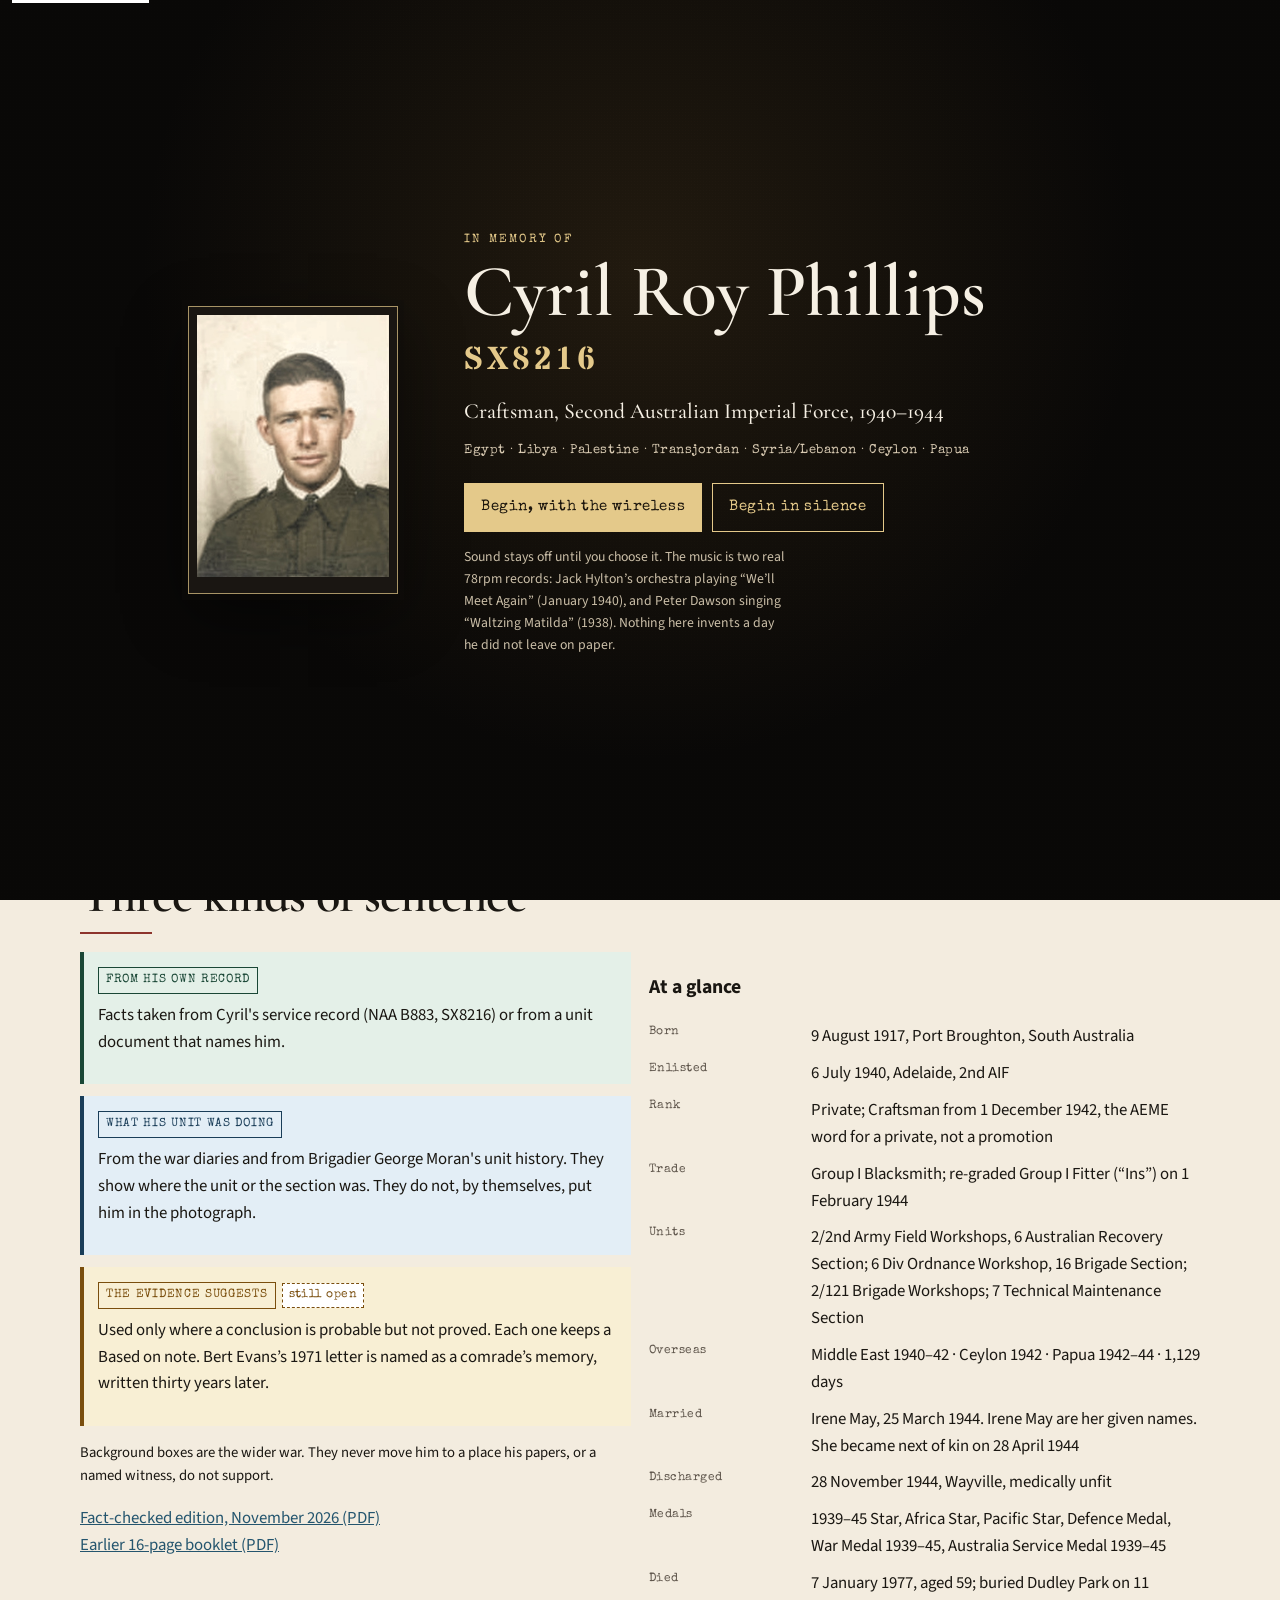
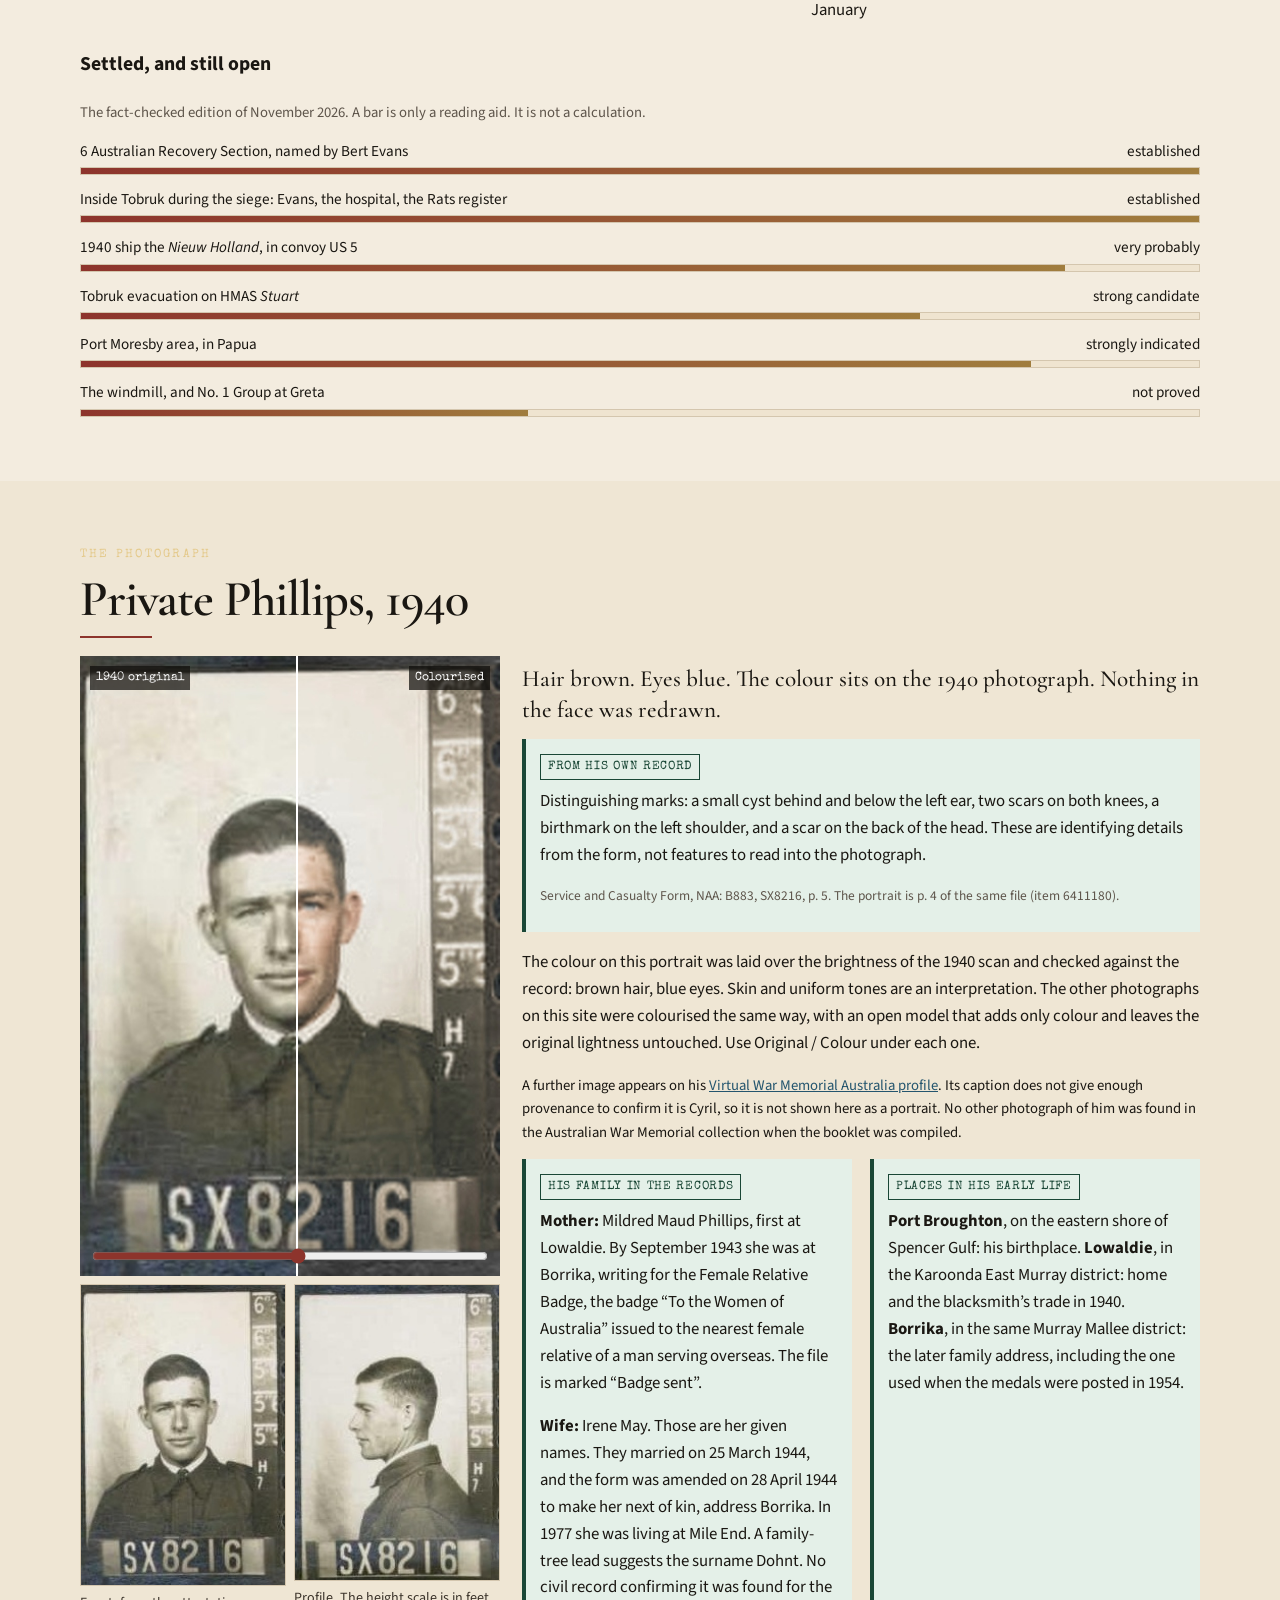
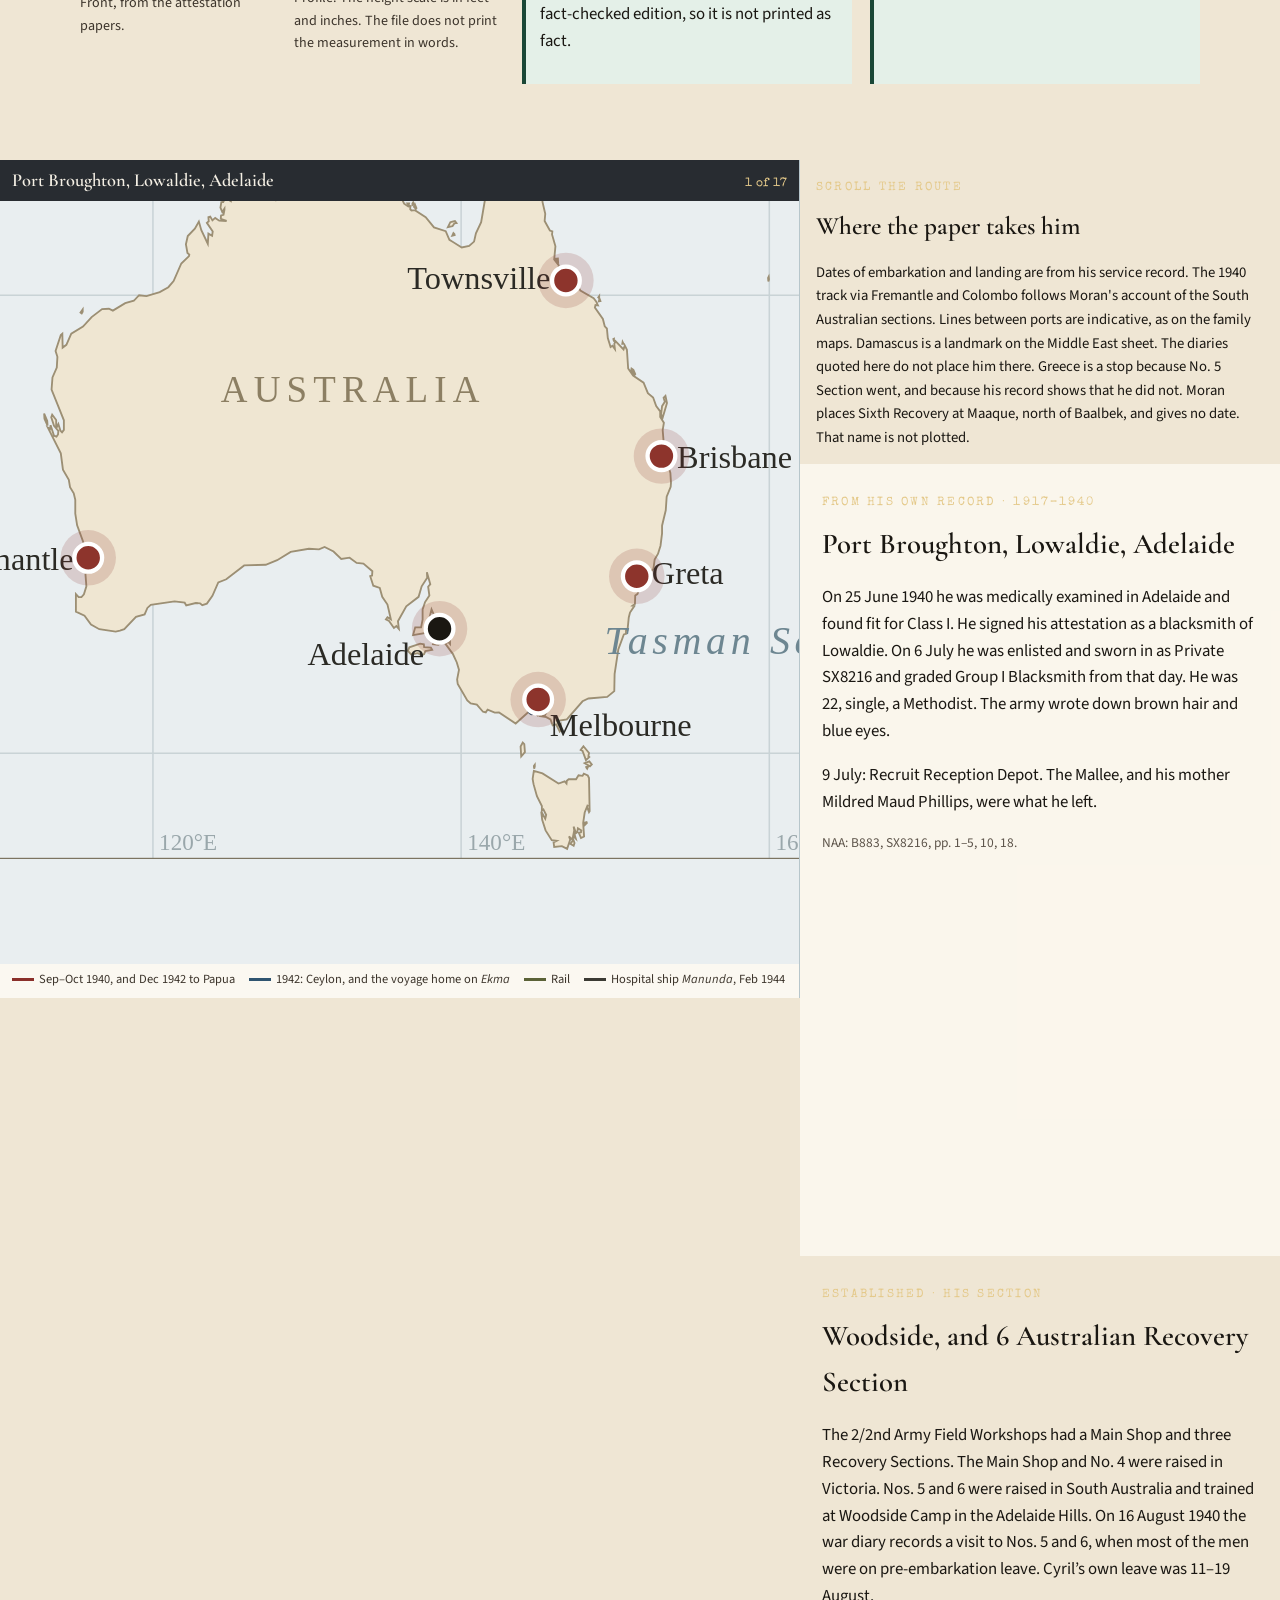
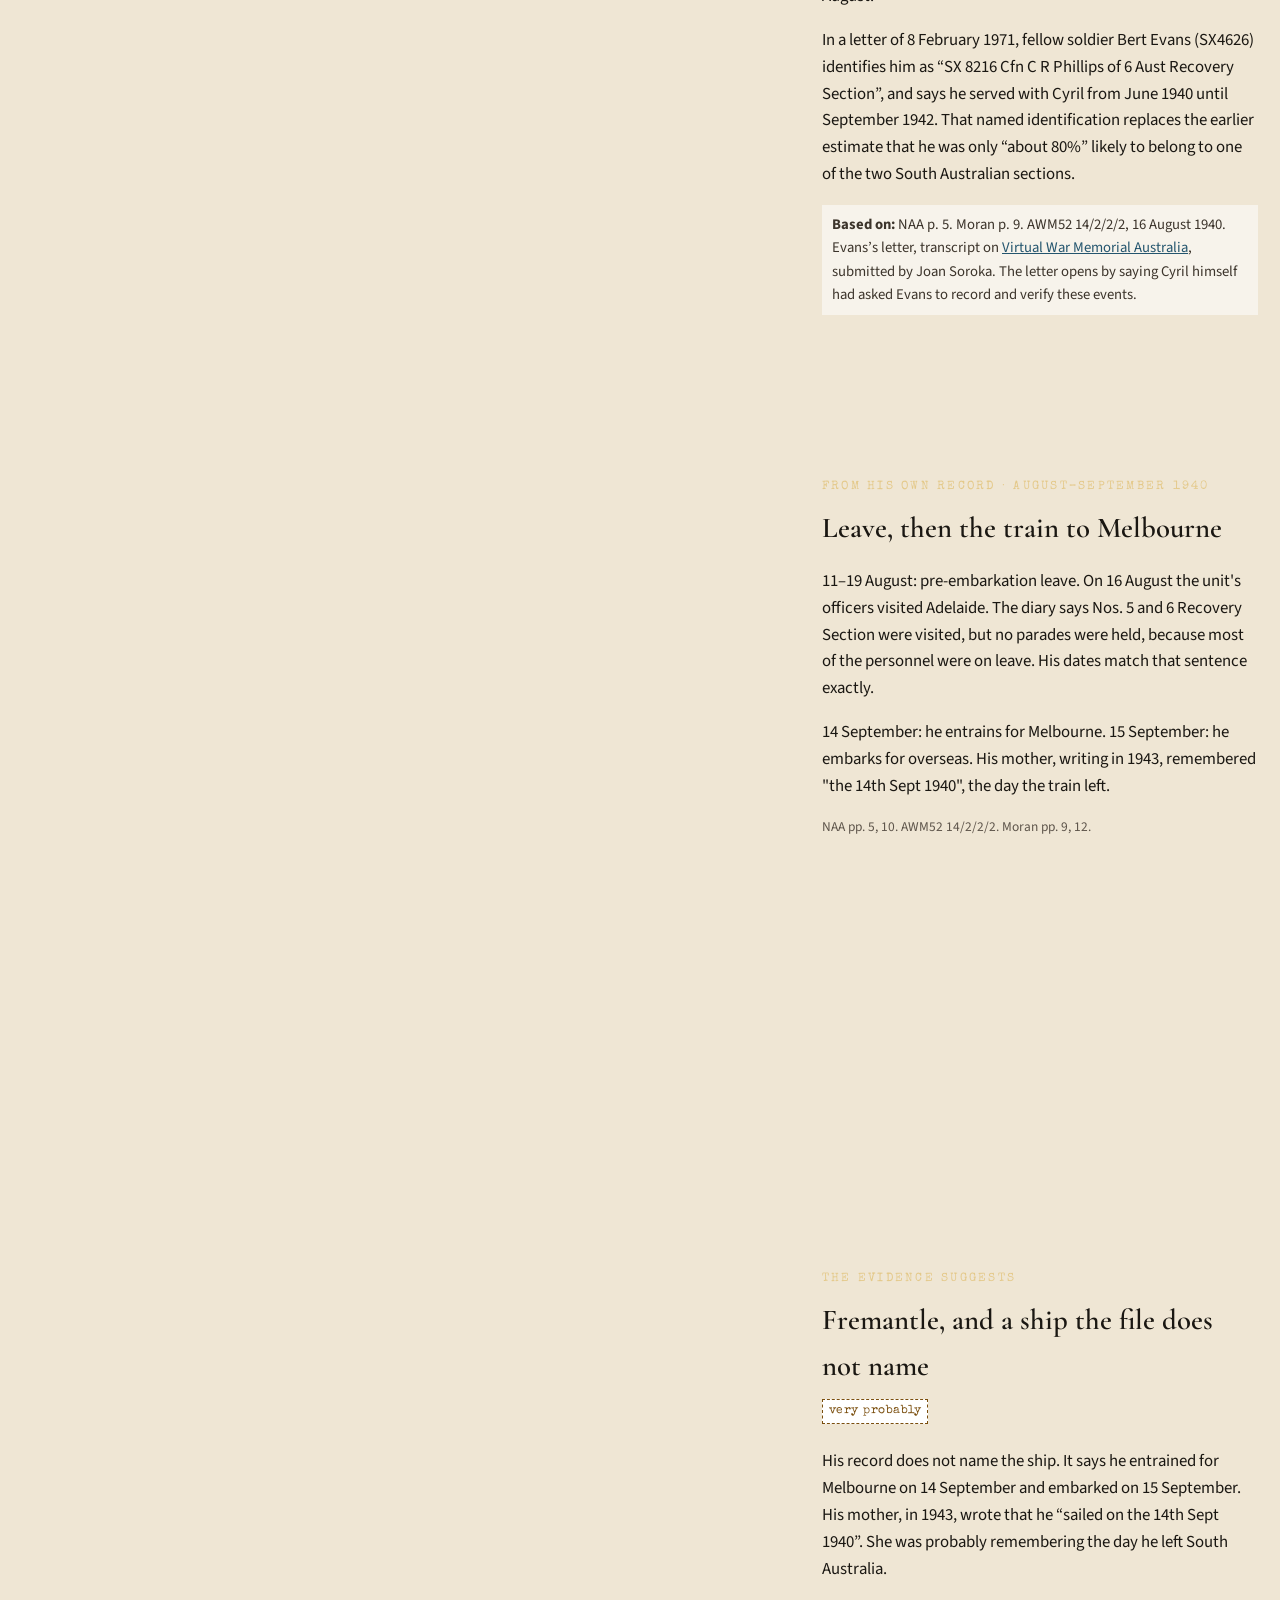
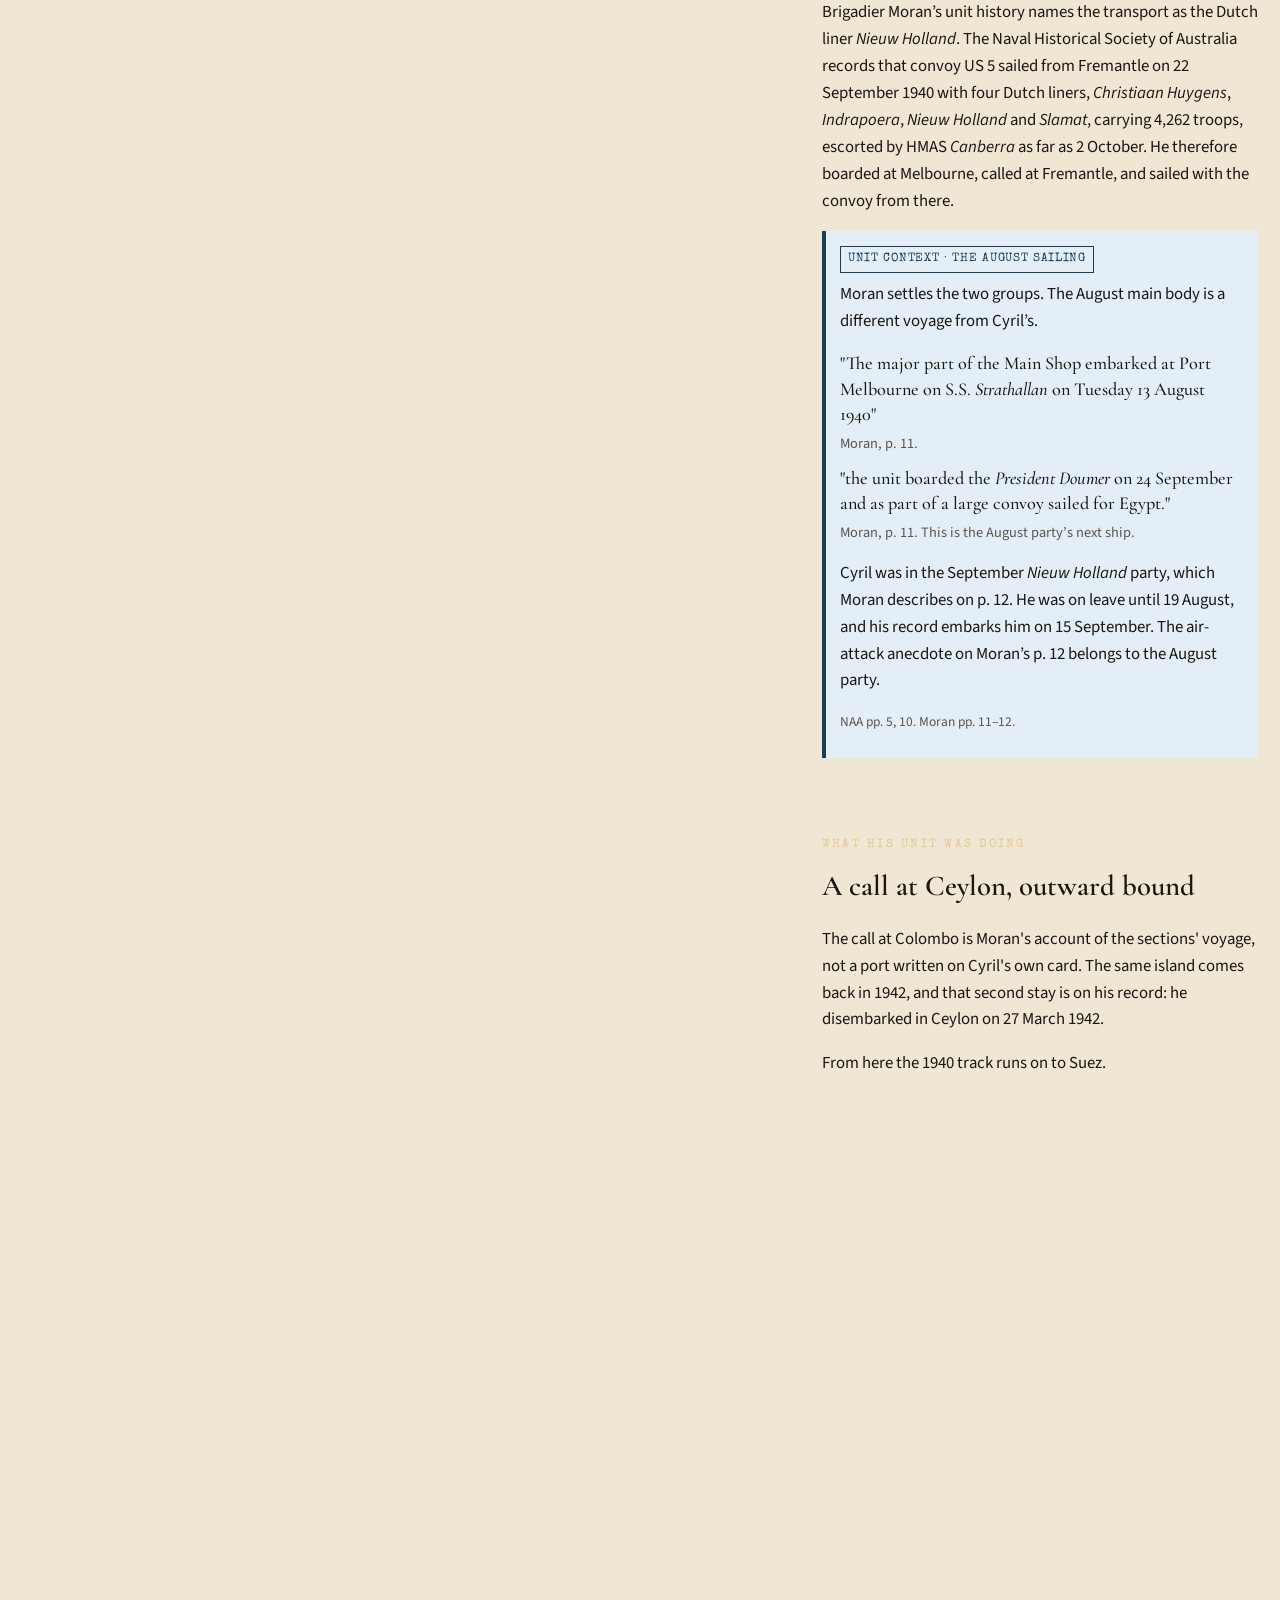
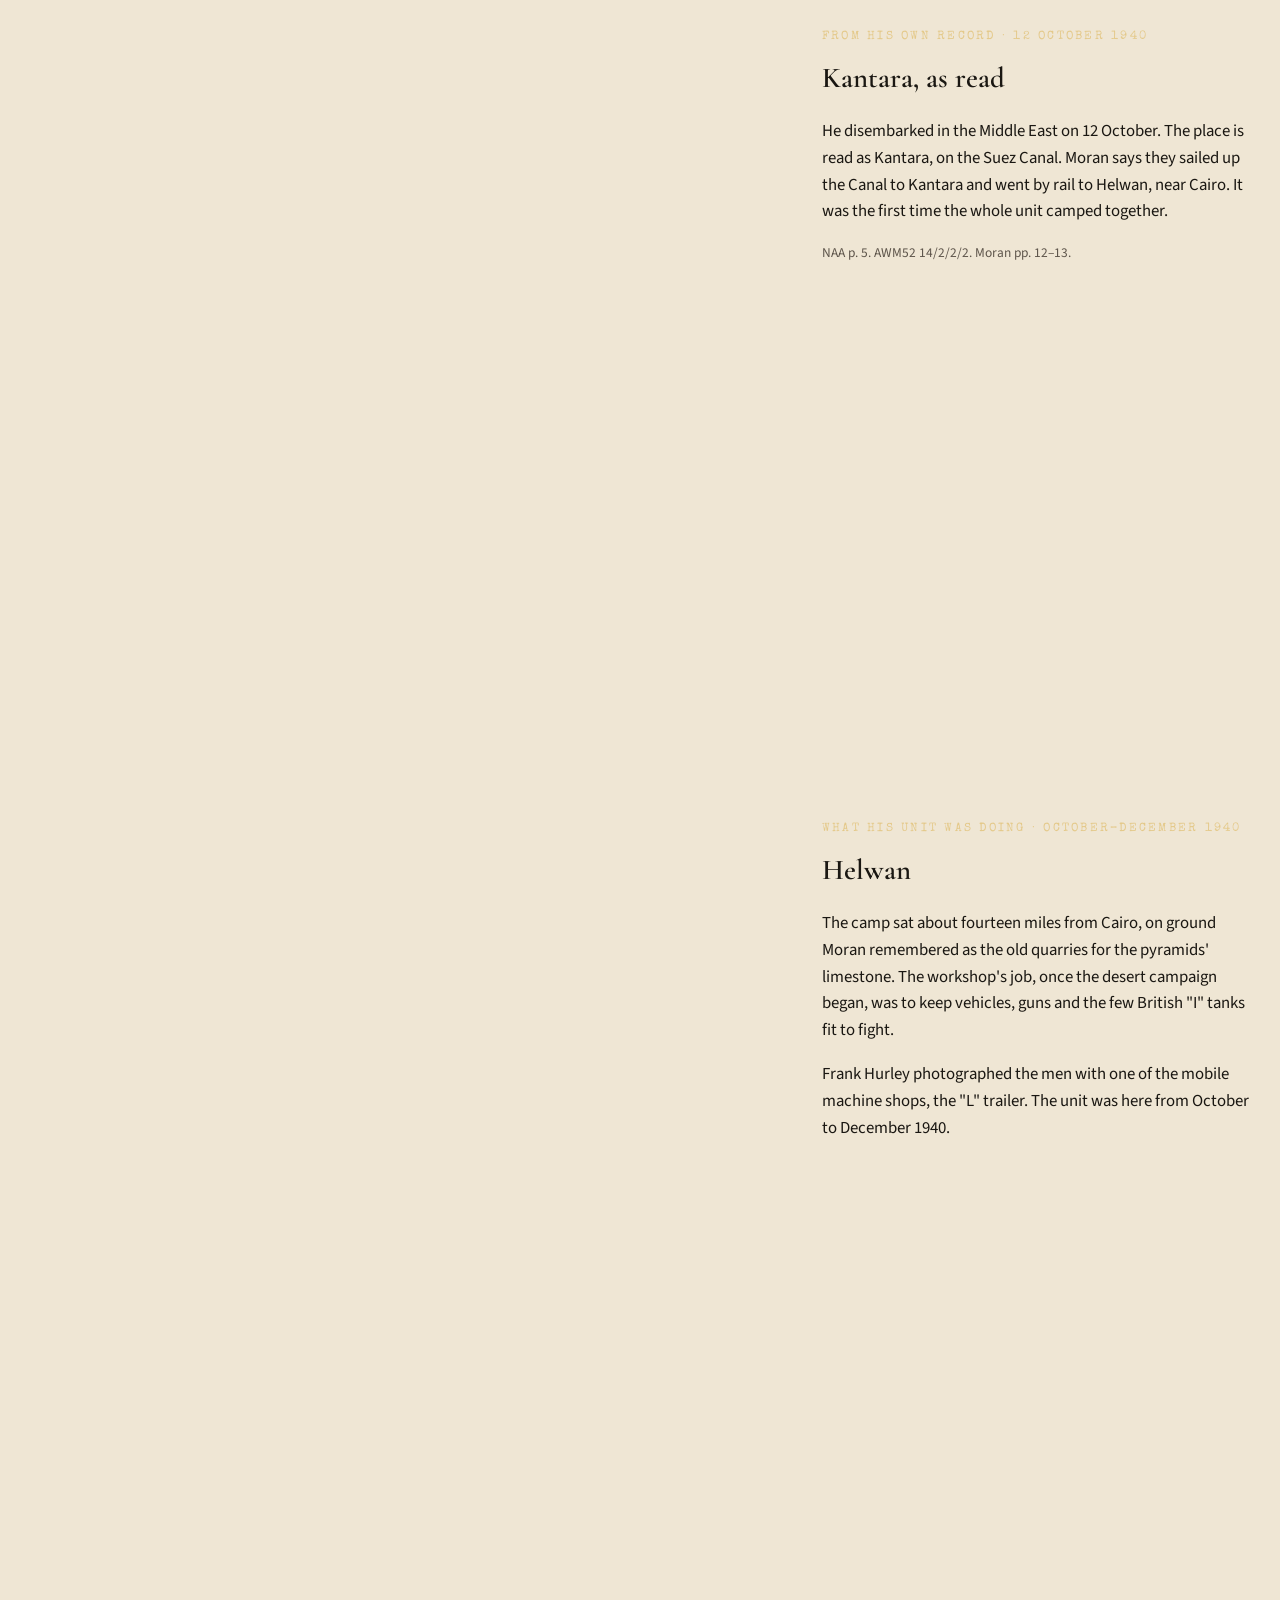
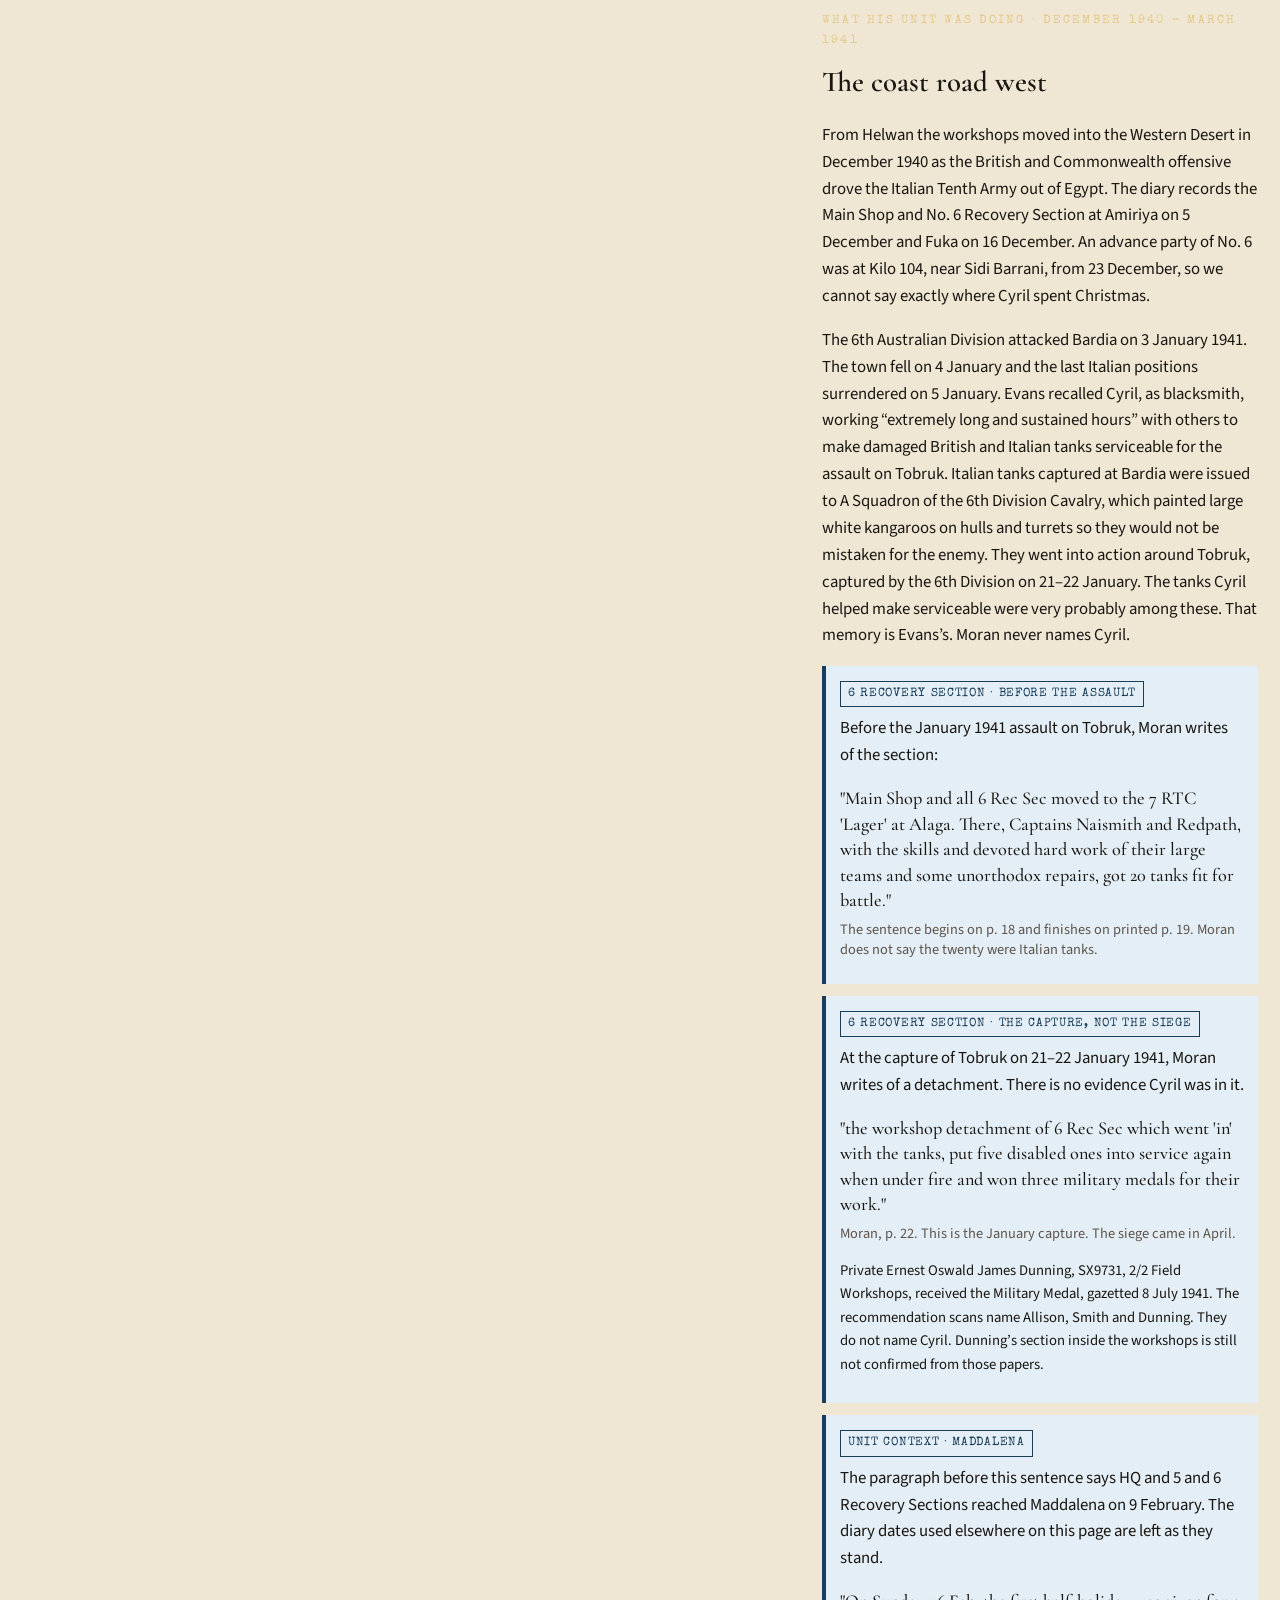
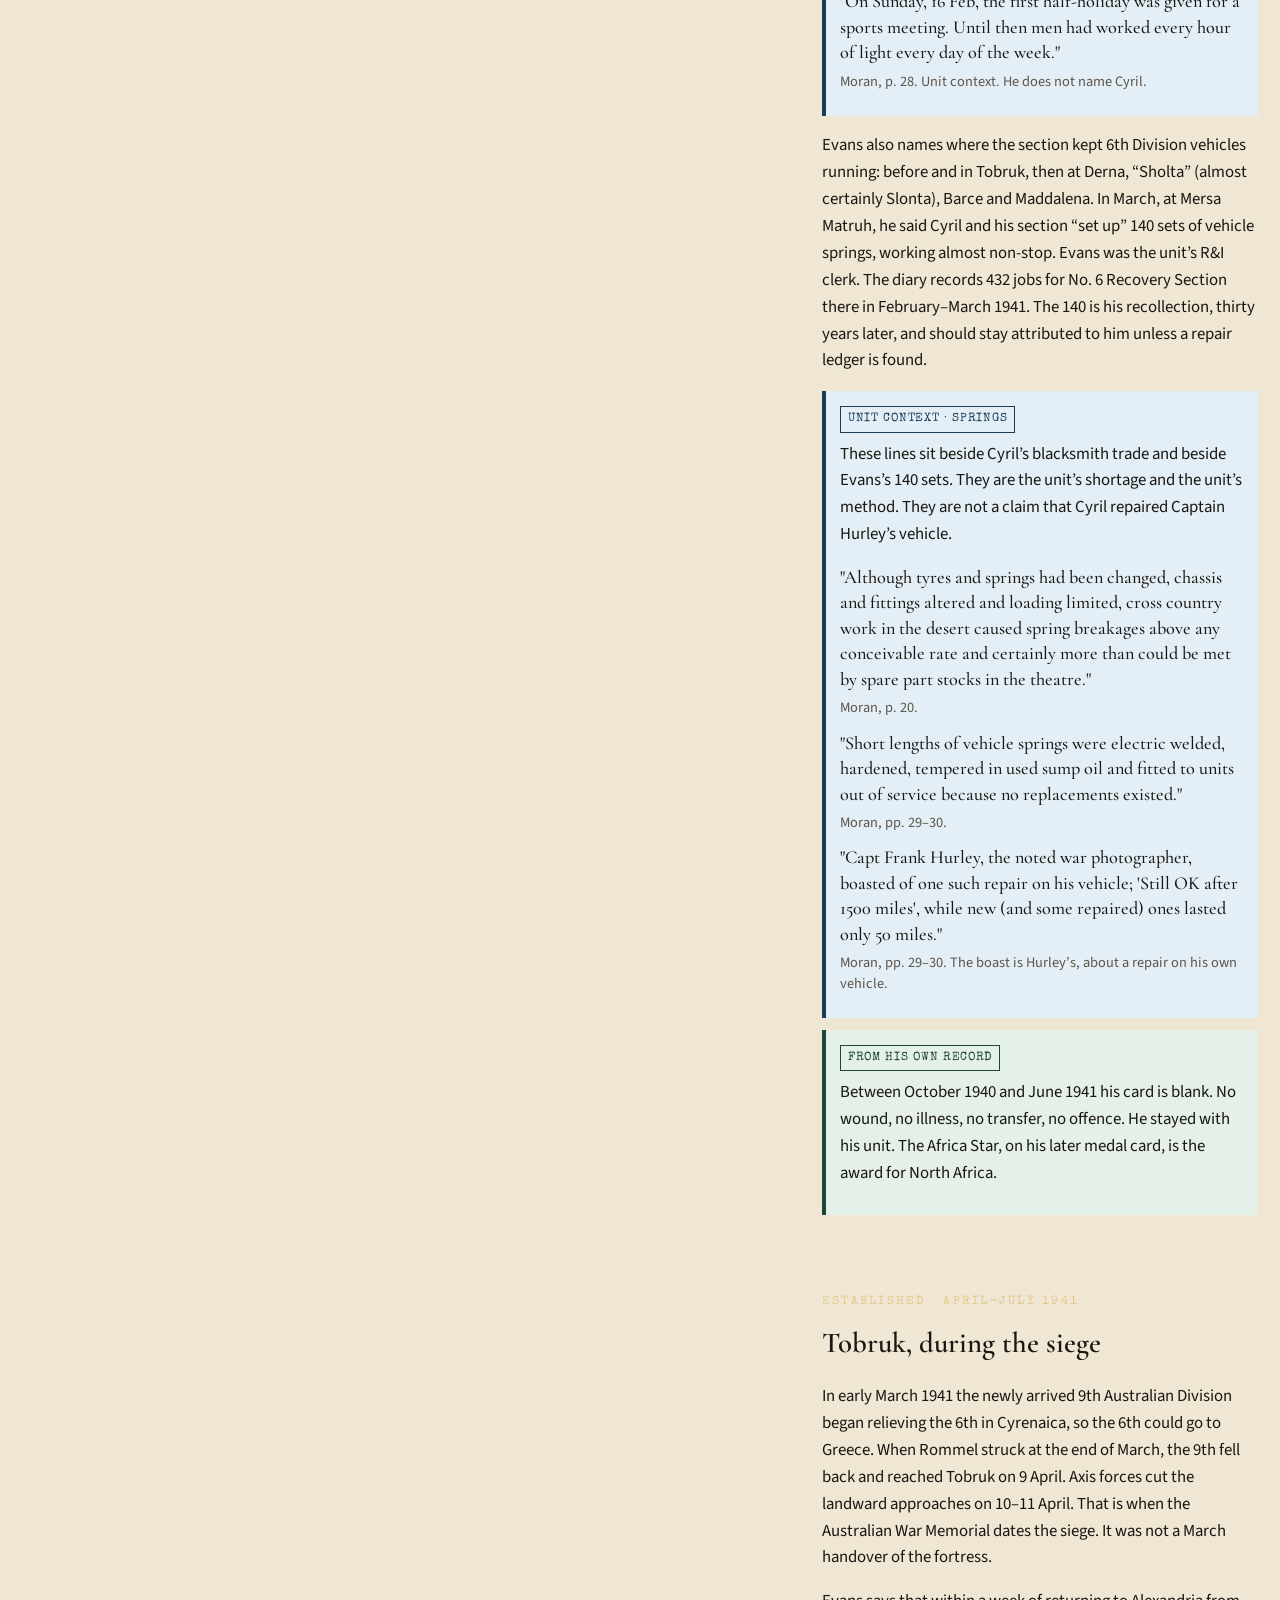
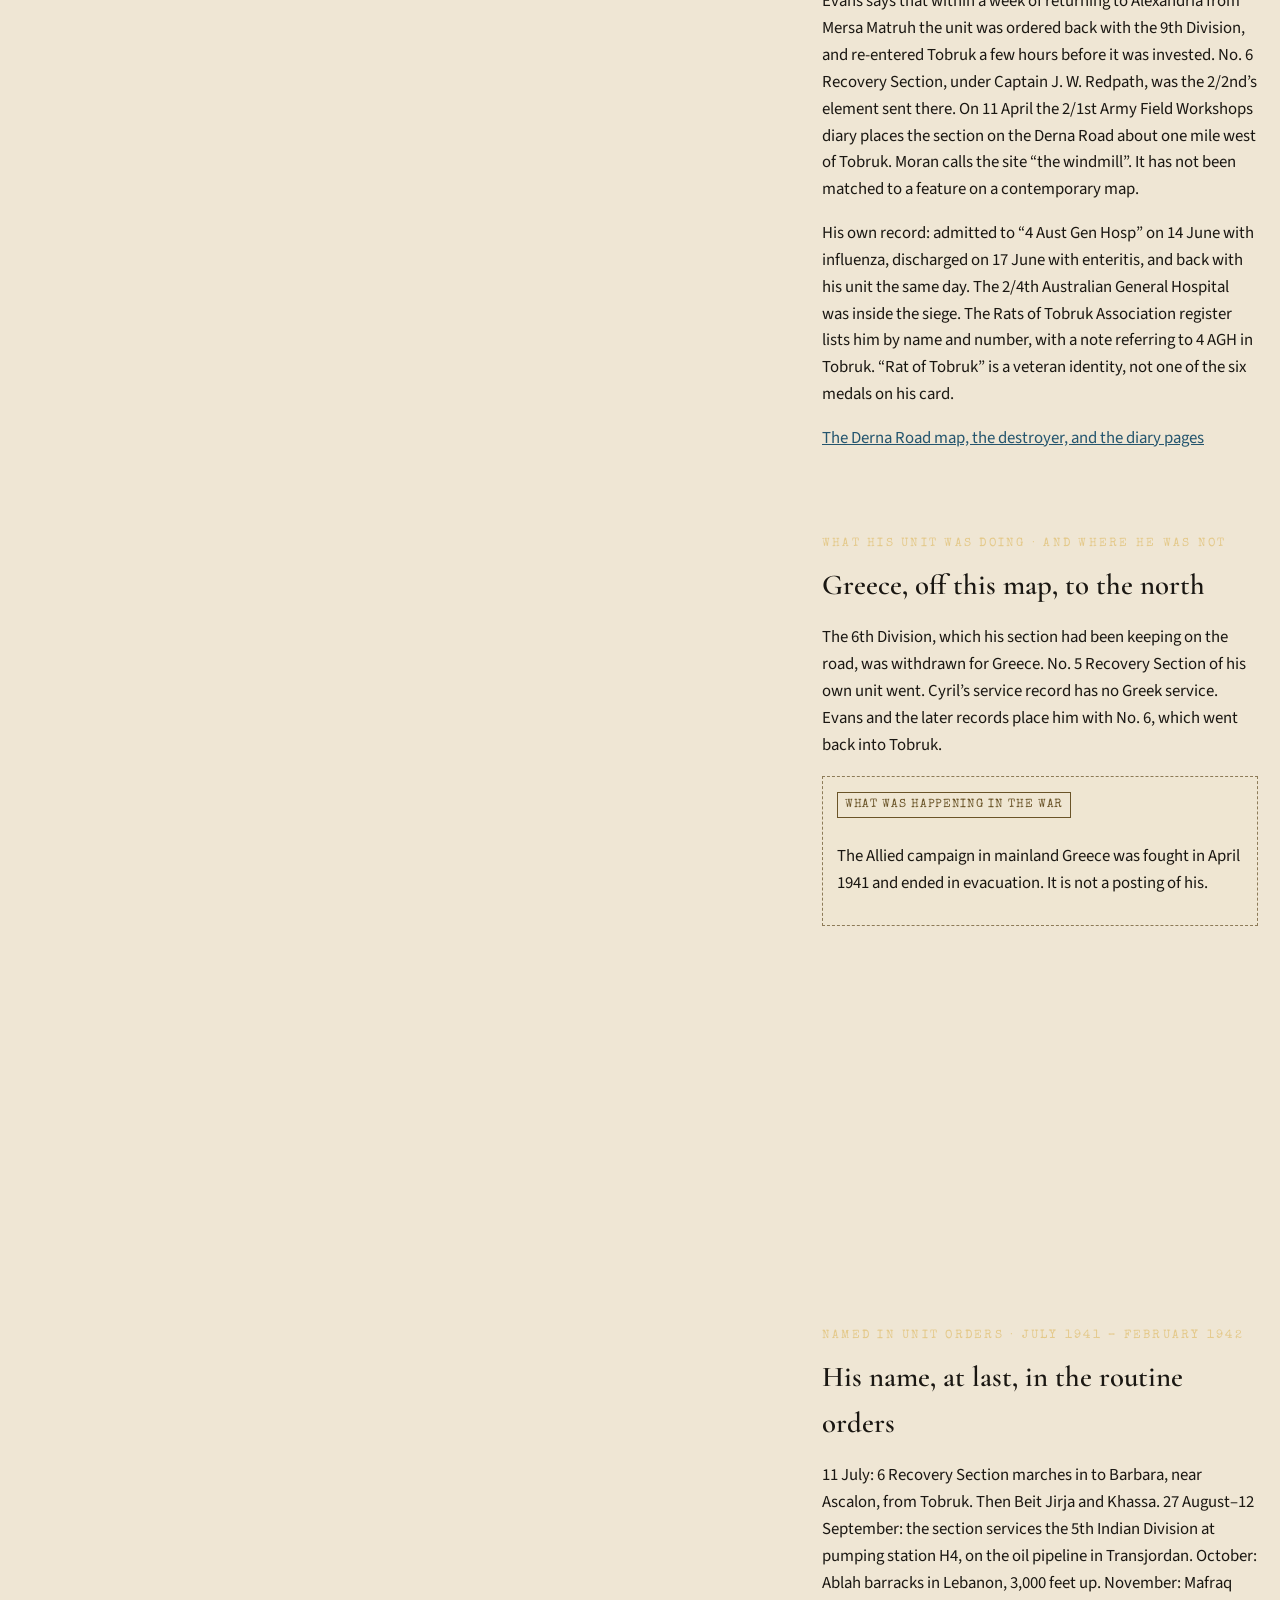
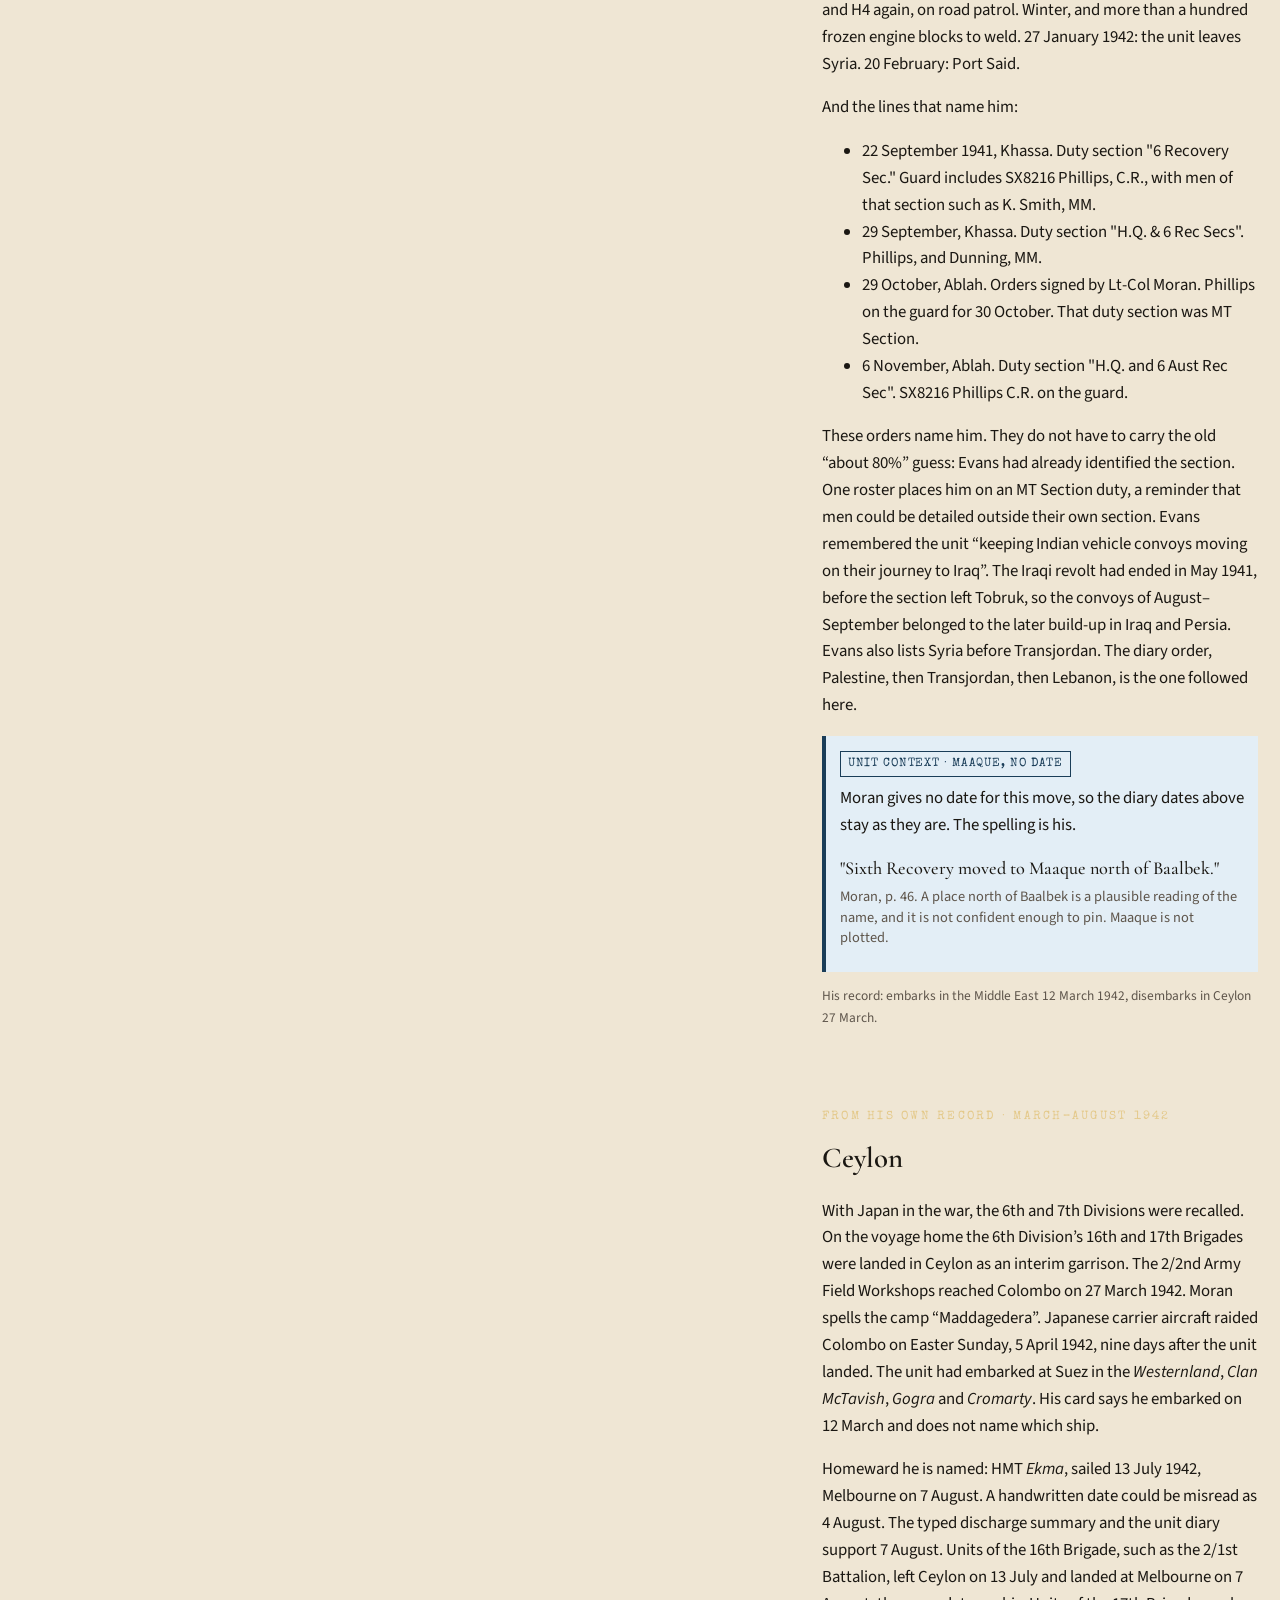
==== commit 8b4f4170: "Add Moran’s section facts beside the diary, without putting them on Cyril. The 1964 unit history nev" ====
--- a/index.html
+++ b/index.html
@@ -236,7 +236,7 @@
         <div class="wrap" style="padding-top:18px">
           <p class="kicker" id="journeyTitle">Scroll the route</p>
           <h2 style="font-family:var(--serif);font-weight:600;margin:0 0 8px">Where the paper takes him</h2>
-          <p class="small">Dates of embarkation and landing are from his service record. The 1940 track via Fremantle and Colombo follows Moran's account of the South Australian sections. Lines between ports are indicative, as on the family maps. Damascus is a landmark on the Middle East sheet. The diaries quoted here do not place him there. Greece is a stop because No. 5 Section went, and because his record shows that he did not.</p>
+          <p class="small">Dates of embarkation and landing are from his service record. The 1940 track via Fremantle and Colombo follows Moran's account of the South Australian sections. Lines between ports are indicative, as on the family maps. Damascus is a landmark on the Middle East sheet. The diaries quoted here do not place him there. Greece is a stop because No. 5 Section went, and because his record shows that he did not. Moran places Sixth Recovery at Maaque, north of Baalbek, and gives no date. That name is not plotted.</p>
         </div>
 
         <article class="stop" id="stop-mallee" data-stop="mallee">
@@ -269,11 +269,13 @@
           <span class="conf" title="Moran names the ship. Cyril's own card does not.">very probably</span>
           <p>His record does not name the ship. It says he entrained for Melbourne on 14 September and embarked on 15 September. His mother, in 1943, wrote that he “sailed on the 14th Sept 1940”. She was probably remembering the day he left South Australia.</p>
           <p>Brigadier Moran’s unit history names the transport as the Dutch liner <i>Nieuw Holland</i>. The Naval Historical Society of Australia records that convoy US 5 sailed from Fremantle on 22 September 1940 with four Dutch liners, <i>Christiaan Huygens</i>, <i>Indrapoera</i>, <i>Nieuw Holland</i> and <i>Slamat</i>, carrying 4,262 troops, escorted by HMAS <i>Canberra</i> as far as 2 October. He therefore boarded at Melbourne, called at Fremantle, and sailed with the convoy from there.</p>
-          <div class="card card-inf">
-            <span class="tag">The evidence suggests</span>
-            <span class="conf">still to check</span>
-            <p>The Department of Veterans’ Affairs order of battle records an earlier party of the 2/2nd Field Workshops leaving Melbourne on 13 August 1940 and travelling via Bombay, also reaching the Middle East on 12 October. Cyril was on leave until 19 August, so he cannot have been in that party. The unit evidently travelled in two groups. Moran’s statement that the South Australian sections joined the Main Shop at Melbourne should be checked against the war diary.</p>
-            <p class="basis"><strong>Based on:</strong> NAA pp. 5, 10. Moran. Naval Historical Society, “Australian Naval History on 22 September 1940”. DVA order of battle.</p>
+          <div class="card card-unit">
+            <span class="tag">Unit context · the August sailing</span>
+            <p>Moran settles the two groups. The August main body is a different voyage from Cyril’s.</p>
+            <p class="quote">"The major part of the Main Shop embarked at Port Melbourne on S.S. <i>Strathallan</i> on Tuesday 13 August 1940"<span>Moran, p. 11.</span></p>
+            <p class="quote">"the unit boarded the <i>President Doumer</i> on 24 September and as part of a large convoy sailed for Egypt."<span>Moran, p. 11. This is the August party’s next ship.</span></p>
+            <p>Cyril was in the September <i>Nieuw Holland</i> party, which Moran describes on p. 12. He was on leave until 19 August, and his record embarks him on 15 September. The air-attack anecdote on Moran’s p. 12 belongs to the August party.</p>
+            <p class="source-note">NAA pp. 5, 10. Moran pp. 11–12.</p>
           </div>
         </article>
 
@@ -302,9 +304,31 @@
           <p class="kicker">What his unit was doing · December 1940 – March 1941</p>
           <h3>The coast road west</h3>
           <p>From Helwan the workshops moved into the Western Desert in December 1940 as the British and Commonwealth offensive drove the Italian Tenth Army out of Egypt. The diary records the Main Shop and No. 6 Recovery Section at Amiriya on 5 December and Fuka on 16 December. An advance party of No. 6 was at Kilo 104, near Sidi Barrani, from 23 December, so we cannot say exactly where Cyril spent Christmas.</p>
-          <p>The 6th Australian Division attacked Bardia on 3 January 1941. The town fell on 4 January and the last Italian positions surrendered on 5 January. Evans recalled Cyril, as blacksmith, working “extremely long and sustained hours” with others to make damaged British and Italian tanks serviceable for the assault on Tobruk. Italian tanks captured at Bardia were issued to A Squadron of the 6th Division Cavalry, which painted large white kangaroos on hulls and turrets so they would not be mistaken for the enemy. They went into action around Tobruk, captured by the 6th Division on 21–22 January. The tanks Cyril helped make serviceable were very probably among these.</p>
+          <p>The 6th Australian Division attacked Bardia on 3 January 1941. The town fell on 4 January and the last Italian positions surrendered on 5 January. Evans recalled Cyril, as blacksmith, working “extremely long and sustained hours” with others to make damaged British and Italian tanks serviceable for the assault on Tobruk. Italian tanks captured at Bardia were issued to A Squadron of the 6th Division Cavalry, which painted large white kangaroos on hulls and turrets so they would not be mistaken for the enemy. They went into action around Tobruk, captured by the 6th Division on 21–22 January. The tanks Cyril helped make serviceable were very probably among these. That memory is Evans’s. Moran never names Cyril.</p>
+          <div class="card card-unit">
+            <span class="tag">6 Recovery Section · before the assault</span>
+            <p>Before the January 1941 assault on Tobruk, Moran writes of the section:</p>
+            <p class="quote">"Main Shop and all 6 Rec Sec moved to the 7 RTC 'Lager' at Alaga. There, Captains Naismith and Redpath, with the skills and devoted hard work of their large teams and some unorthodox repairs, got 20 tanks fit for battle."<span>The sentence begins on p. 18 and finishes on printed p. 19. Moran does not say the twenty were Italian tanks.</span></p>
+          </div>
+          <div class="card card-unit">
+            <span class="tag">6 Recovery Section · the capture, not the siege</span>
+            <p>At the capture of Tobruk on 21–22 January 1941, Moran writes of a detachment. There is no evidence Cyril was in it.</p>
+            <p class="quote">"the workshop detachment of 6 Rec Sec which went 'in' with the tanks, put five disabled ones into service again when under fire and won three military medals for their work."<span>Moran, p. 22. This is the January capture. The siege came in April.</span></p>
+            <p class="small">Private Ernest Oswald James Dunning, SX9731, 2/2 Field Workshops, received the Military Medal, gazetted 8 July 1941. The recommendation scans name Allison, Smith and Dunning. They do not name Cyril. Dunning’s section inside the workshops is still not confirmed from those papers.</p>
+          </div>
+          <div class="card card-unit">
+            <span class="tag">Unit context · Maddalena</span>
+            <p>The paragraph before this sentence says HQ and 5 and 6 Recovery Sections reached Maddalena on 9 February. The diary dates used elsewhere on this page are left as they stand.</p>
+            <p class="quote">"On Sunday, 16 Feb, the first half-holiday was given for a sports meeting. Until then men had worked every hour of light every day of the week."<span>Moran, p. 28. Unit context. He does not name Cyril.</span></p>
+          </div>
           <p>Evans also names where the section kept 6th Division vehicles running: before and in Tobruk, then at Derna, “Sholta” (almost certainly Slonta), Barce and Maddalena. In March, at Mersa Matruh, he said Cyril and his section “set up” 140 sets of vehicle springs, working almost non-stop. Evans was the unit’s R&amp;I clerk. The diary records 432 jobs for No. 6 Recovery Section there in February–March 1941. The 140 is his recollection, thirty years later, and should stay attributed to him unless a repair ledger is found.</p>
-          <p class="small">One South Australian of the same unit was decorated for this campaign: Private Ernest Oswald James Dunning, SX9731, 2/2 Field Workshops, Military Medal, gazetted 8 July 1941. His SX number suggests one of the two South Australian recovery sections. His section is not yet confirmed.</p>
+          <div class="card card-unit">
+            <span class="tag">Unit context · springs</span>
+            <p>These lines sit beside Cyril’s blacksmith trade and beside Evans’s 140 sets. They are the unit’s shortage and the unit’s method. They are not a claim that Cyril repaired Captain Hurley’s vehicle.</p>
+            <p class="quote">"Although tyres and springs had been changed, chassis and fittings altered and loading limited, cross country work in the desert caused spring breakages above any conceivable rate and certainly more than could be met by spare part stocks in the theatre."<span>Moran, p. 20.</span></p>
+            <p class="quote">"Short lengths of vehicle springs were electric welded, hardened, tempered in used sump oil and fitted to units out of service because no replacements existed."<span>Moran, pp. 29–30.</span></p>
+            <p class="quote">"Capt Frank Hurley, the noted war photographer, boasted of one such repair on his vehicle; 'Still OK after 1500 miles', while new (and some repaired) ones lasted only 50 miles."<span>Moran, pp. 29–30. The boast is Hurley’s, about a repair on his own vehicle.</span></p>
+          </div>
           <div class="card card-fact">
             <span class="tag">From his own record</span>
             <p>Between October 1940 and June 1941 his card is blank. No wound, no illness, no transfer, no offence. He stayed with his unit. The Africa Star, on his later medal card, is the award for North Africa.</p>
@@ -342,6 +366,11 @@
             <li>6 November, Ablah. Duty section "H.Q. and 6 Aust Rec Sec". SX8216 Phillips C.R. on the guard.</li>
           </ul>
           <p>These orders name him. They do not have to carry the old “about 80%” guess: Evans had already identified the section. One roster places him on an MT Section duty, a reminder that men could be detailed outside their own section. Evans remembered the unit “keeping Indian vehicle convoys moving on their journey to Iraq”. The Iraqi revolt had ended in May 1941, before the section left Tobruk, so the convoys of August–September belonged to the later build-up in Iraq and Persia. Evans also lists Syria before Transjordan. The diary order, Palestine, then Transjordan, then Lebanon, is the one followed here.</p>
+          <div class="card card-unit">
+            <span class="tag">Unit context · Maaque, no date</span>
+            <p>Moran gives no date for this move, so the diary dates above stay as they are. The spelling is his.</p>
+            <p class="quote">"Sixth Recovery moved to Maaque north of Baalbek."<span>Moran, p. 46. A place north of Baalbek is a plausible reading of the name, and it is not confident enough to pin. Maaque is not plotted.</span></p>
+          </div>
           <p class="source-note">His record: embarks in the Middle East 12 March 1942, disembarks in Ceylon 27 March.</p>
         </article>
 
@@ -422,11 +451,17 @@
               <p>Moran: "The two Recovery Sections from South Australia entrained for Melbourne, joined the rest of the Main Shop and 4 Recovery Section and embarked on the M.V. <i>Nieuw Holland</i> at Port Melbourne on 15 September. They called at Fremantle and Ceylon and reached Suez… They sailed up the Canal to Kantara, and by rail to Helwan."</p>
               <p class="source-note">AWM52 14/2/2/2. Moran, <i>The Story of the 2/2 Army Field Workshops</i> (1964), pp. 9, 12.</p>
             </div>
+            <div class="card card-unit">
+              <span class="tag">Unit context · the August main body</span>
+              <p class="quote">"The major part of the Main Shop embarked at Port Melbourne on S.S. <i>Strathallan</i> on Tuesday 13 August 1940"<span>Moran, p. 11.</span></p>
+              <p class="quote">"the unit boarded the <i>President Doumer</i> on 24 September and as part of a large convoy sailed for Egypt."<span>Moran, p. 11.</span></p>
+              <p>That is the August party: <i>Strathallan</i>, then <i>President Doumer</i>. Cyril was in the September <i>Nieuw Holland</i> party on Moran’s p. 12. He was on leave until 19 August. The air-attack anecdote on p. 12 belongs to the August party.</p>
+            </div>
             <div class="card card-inf">
               <span class="tag">The evidence suggests: his ship was the <i>Nieuw Holland</i></span>
               <span class="conf">very probably</span>
-              <p>Moran names that Dutch liner. Convoy US 5 left Fremantle on 22 September 1940 with <i>Christiaan Huygens</i>, <i>Indrapoera</i>, <i>Nieuw Holland</i> and <i>Slamat</i>, 4,262 troops, escorted by HMAS <i>Canberra</i> until 2 October. His card does not name the ship. An earlier workshop party left Melbourne on 13 August via Bombay. He was still on leave, so he was not in it.</p>
-              <p class="basis"><strong>Based on:</strong> NAA pp. 5, 10. Moran. Naval Historical Society of Australia, 22 September 1940. DVA order of battle.</p>
+              <p>Moran names that Dutch liner for the South Australian sections. Convoy US 5 left Fremantle on 22 September 1940 with <i>Christiaan Huygens</i>, <i>Indrapoera</i>, <i>Nieuw Holland</i> and <i>Slamat</i>, 4,262 troops, escorted by HMAS <i>Canberra</i> until 2 October. His card does not name the ship.</p>
+              <p class="basis"><strong>Based on:</strong> NAA pp. 5, 10. Moran pp. 11–12. Naval Historical Society of Australia, 22 September 1940.</p>
             </div>
             <div class="card card-fact">
               <span class="tag">Named by a comrade: 6 Australian Recovery Section</span>
@@ -466,10 +501,40 @@
             <div class="card card-unit">
               <span class="tag">What his unit was doing</span>
               <p><strong>5 Dec 1940:</strong> Main Shop and No. 6 to Amiriya. <strong>16 Dec:</strong> Fuka. <strong>23–27 Dec:</strong> 6 Recovery Section's advance party at Kilo 104, near Sidi Barrani.</p>
-              <p><strong>3–5 Jan 1941:</strong> Bardia. The attack opened on 3 January, the town fell on 4 January, and the last positions surrendered on 5 January. Evans recalls Cyril’s blacksmithing on damaged tanks for the move on Tobruk. Those tanks were very probably among the captured Italian tanks painted with white kangaroos by the 6th Division Cavalry.</p>
-              <p><strong>21–22 Jan:</strong> the 6th Division captures Tobruk. <strong>24 Jan:</strong> Main Shop to Ain el Gazala. Private E. O. J. Dunning, SX9731, of the same workshops, received the Military Medal, gazetted 8 July 1941. His section is not confirmed.</p>
+              <p><strong>3–5 Jan 1941:</strong> Bardia. The attack opened on 3 January, the town fell on 4 January, and the last positions surrendered on 5 January. Evans recalls Cyril’s blacksmithing on damaged tanks for the move on Tobruk. Those tanks were very probably among the captured Italian tanks painted with white kangaroos by the 6th Division Cavalry. Evans is the source for Cyril’s part.</p>
+              <p><strong>21–22 Jan:</strong> the 6th Division captures Tobruk. <strong>24 Jan:</strong> Main Shop to Ain el Gazala. Private E. O. J. Dunning, SX9731, of the same workshops, received the Military Medal, gazetted 8 July 1941. His section is not confirmed from the recommendation papers.</p>
               <p><strong>February:</strong> 6 Recovery Section via Giovanni Berta and Tecnis. Main Shop at Maddalena, near Barce. <strong>9–29 March:</strong> Mersa Matruh, 432 jobs, then Amiriya.</p>
-              <p class="source-note">AWM52 14/2/2/2 to 14/2/2/5. Moran pp. 13–22, 36.</p>
+              <p class="source-note">AWM52 14/2/2/2 to 14/2/2/5. Moran pp. 13–22. Moran p. 36 is not used to redate the April move.</p>
+            </div>
+            <div class="card card-unit">
+              <span class="tag">6 Recovery Section · Alaga</span>
+              <p>Before the January assault on Tobruk. A fact about the section. Moran does not name Cyril, and he does not say the twenty tanks were Italian.</p>
+              <p class="quote">"Main Shop and all 6 Rec Sec moved to the 7 RTC 'Lager' at Alaga. There, Captains Naismith and Redpath, with the skills and devoted hard work of their large teams and some unorthodox repairs, got 20 tanks fit for battle."<span>Sentence begins p. 18, printed p. 19.</span></p>
+              <figure class="page-scan">
+                <button type="button" class="shot"><img src="source/images/moran/moran_p19.png" alt="Printed page 19 of Moran’s unit history, with the Alaga tank repairs" width="694" height="963"></button>
+                <figcaption>Moran, printed p. 19. The sentence begins on p. 18.</figcaption>
+              </figure>
+            </div>
+            <div class="card card-unit">
+              <span class="tag">6 Recovery Section · three Military Medals</span>
+              <p>The January 1941 capture of Tobruk, not the siege. No evidence Cyril was in the detachment.</p>
+              <p class="quote">"the workshop detachment of 6 Rec Sec which went 'in' with the tanks, put five disabled ones into service again when under fire and won three military medals for their work."<span>Moran, p. 22.</span></p>
+            </div>
+            <div class="card card-unit">
+              <span class="tag">Unit context · Maddalena, 16 February</span>
+              <p>The preceding paragraph says HQ and 5 and 6 Recovery Sections reached Maddalena on 9 February. Diary dates on this site are unchanged.</p>
+              <p class="quote">"On Sunday, 16 Feb, the first half-holiday was given for a sports meeting. Until then men had worked every hour of light every day of the week."<span>Moran, p. 28.</span></p>
+            </div>
+            <div class="card card-unit">
+              <span class="tag">Unit context · springs, beside the blacksmith’s trade</span>
+              <p>Evans’s 140 spring sets stay his memory. These lines are the unit’s. They do not say Cyril repaired Hurley’s vehicle.</p>
+              <p class="quote">"Although tyres and springs had been changed, chassis and fittings altered and loading limited, cross country work in the desert caused spring breakages above any conceivable rate and certainly more than could be met by spare part stocks in the theatre."<span>Moran, p. 20.</span></p>
+              <p class="quote">"Short lengths of vehicle springs were electric welded, hardened, tempered in used sump oil and fitted to units out of service because no replacements existed."<span>Moran, pp. 29–30.</span></p>
+              <p class="quote">"Capt Frank Hurley, the noted war photographer, boasted of one such repair on his vehicle; 'Still OK after 1500 miles', while new (and some repaired) ones lasted only 50 miles."<span>Moran, pp. 29–30.</span></p>
+              <figure class="page-scan">
+                <button type="button" class="shot"><img src="source/images/moran/moran_p29.png" alt="Printed page 29 of Moran’s unit history, with the welded vehicle springs" width="694" height="963"></button>
+                <figcaption>Moran, printed p. 29. The spring sentence continues onto p. 30, where Hurley’s boast is printed.</figcaption>
+              </figure>
             </div>
             <div class="card card-inf">
               <span class="tag">The evidence suggests: not a fixed Christmas</span>
@@ -533,7 +598,7 @@
               <span class="tag">What his unit was doing</span>
               <p><strong>8 April:</strong> 6 Recovery Section, under Captain J. W. Redpath, in Tobruk. <strong>11 April:</strong> "No. 6 Recovery Section moved out to position on Derna Road about 1 mile West of Tobruk." <strong>22 April:</strong> Redpath writes from Tobruk that the section has had no losses.</p>
               <p><strong>11 July:</strong> “Capt. Redpath and No. 6 Rec. Sec. marched in from Tobruk” to Barbara, Palestine. That is the arrival the diary records. The night they left the fortress is a shorter window: he was back with his unit inside Tobruk on 17 June, and the section was at Barbara on 11 July, so they sailed between 17 June and about the first week of July.</p>
-              <p class="source-note">AWM52 14/2/1/4 (2/1 AFW, 8 and 11 April). AWM52 14/2/2/5 and 14/2/2/6. Moran pp. 36, 41. The earlier booklet read the same July diary as the section leaving Tobruk on 7–11 July. This edition keeps 11 July as the Barbara march-in, and dates the embarkation from the hospital entry.</p>
+              <p class="source-note">AWM52 14/2/1/4 (2/1 AFW, 8 and 11 April). AWM52 14/2/2/5 and 14/2/2/6. Moran pp. 36, 41. Moran’s p. 36 gives contradictory April dates for 6 Section’s move, so those dates are not used. The diary stands: Derna Road on 11 April, back with his unit inside Tobruk on 17 June, march-in at Barbara on 11 July. The earlier booklet read the same July diary as the section leaving Tobruk on 7–11 July. This edition keeps 11 July as the Barbara march-in, and dates the embarkation from the hospital entry.</p>
             </div>
             <div class="card card-fact">
               <span class="tag">From his own record</span>
@@ -692,7 +757,15 @@
             <div class="card card-unit">
               <span class="tag">What his unit was doing</span>
               <p>Barbara, then leave, then an infantry training school. Beit Jirja, Khassa. H4 pumping station, 27 August–12 September, with the 5th Indian Division. Ablah in October. Mafraq and H4, 11–13 November, road patrol for the Ninth Army. Snow, and cracked engine blocks. The unit left Syria on 27 January 1942 and reached Port Said on 20 February.</p>
-              <p class="source-note">AWM52 14/2/2/6–8. Moran pp. 42–46.</p>
+              <p class="source-note">AWM52 14/2/2/6–8. Moran pp. 42–46. The diary dates are unchanged.</p>
+            </div>
+            <div class="card card-unit">
+              <span class="tag">Unit context · Maaque, no date</span>
+              <p class="quote">"Sixth Recovery moved to Maaque north of Baalbek."<span>Moran, p. 46. No date. Spelling kept. Not plotted: a place north of Baalbek is plausible, and not confident enough to pin.</span></p>
+              <figure class="page-scan">
+                <button type="button" class="shot"><img src="source/images/moran/moran_p46.png" alt="Printed page 46 of Moran’s unit history, with Sixth Recovery at Maaque north of Baalbek" width="688" height="963"></button>
+                <figcaption>Moran, printed p. 46. Sixth Recovery at Maaque, north of Baalbek.</figcaption>
+              </figure>
             </div>
           </div>
         </div>
@@ -726,7 +799,7 @@
             <div class="bg-note">
               <span class="tag">A note on the word "group"</span>
               <p>The 6 Div Ordnance Workshop had a headquarters and two brigade group workshops, called No. 1 Group and No. 2 Group in the diary. By mid-1943 his record says "16 Bde Sec 6 Aust Div W/S", the section supporting the 16th Infantry Brigade. Those sections later became numbered brigade workshops. He joined the 2/121st in July 1943.</p>
-              <p>Do not confuse that with "Group I Blacksmith", which was his pay grade as a skilled tradesman.</p>
+              <p>Do not confuse that with "Group I Blacksmith", which was his pay grade as a skilled tradesman. Moran’s p. 47 names successor workshops of the old unit. Those names do not prove a link to his later 2/121.</p>
               <p class="source-note">AWM52 14/2/2/9. NAA p. 6. Moran p. 47.</p>
             </div>
             <div class="card card-inf">
@@ -882,18 +955,24 @@
           <li data-kind="record"><time>16 Jul 1940</time><p>Marches in to 2/2 Army Field Workshops, in South Australia.</p><div><span class="pill pill-r">Record</span><span class="source-note">NAA p. 5</span></div></li>
           <li data-kind="record named"><time>Jun 1940 – Sep 1942</time><p>Bert Evans later writes that he served with Cyril in 6 Australian Recovery Section across these years. The sections trained at Woodside.</p><div><span class="pill pill-o">Named</span><span class="source-note">Evans, 1971. Moran p. 9</span></div></li>
           <li data-kind="record"><time>11–19 Aug 1940</time><p>Pre-embarkation leave. The unit diary of 16 August says most of 5 and 6 Recovery Section were on that leave.</p><div><span class="pill pill-r">Record</span><span class="source-note">NAA p. 5</span></div></li>
-          <li data-kind="record inference"><time>14–15 Sep 1940</time><p>Entrains for Melbourne. Embarks overseas, very probably on MV <i>Nieuw Holland</i>.</p><div><span class="pill pill-r">Record</span><span class="pill pill-i">Ship</span><span class="source-note">NAA pp. 5, 10. Moran</span></div></li>
+          <li data-kind="unit"><time>13 Aug 1940</time><p>Unit context. The major part of the Main Shop embarked at Port Melbourne on S.S. <i>Strathallan</i>. Cyril was on leave, so this is the other sailing.</p><div><span class="pill pill-u">Unit</span><span class="source-note">Moran p. 11</span></div></li>
+          <li data-kind="record inference"><time>14–15 Sep 1940</time><p>Entrains for Melbourne. Embarks overseas, very probably on MV <i>Nieuw Holland</i>. That is the September party on Moran’s p. 12.</p><div><span class="pill pill-r">Record</span><span class="pill pill-i">Ship</span><span class="source-note">NAA pp. 5, 10. Moran p. 12</span></div></li>
           <li data-kind="unit"><time>22 Sep 1940</time><p>Convoy US 5 sails from Fremantle: four Dutch liners, 4,262 troops, HMAS <i>Canberra</i> as escort until 2 October.</p><div><span class="pill pill-u">Unit</span><span class="source-note">Naval Historical Society</span></div></li>
+          <li data-kind="unit"><time>24 Sep 1940</time><p>Unit context. The August party boarded the <i>President Doumer</i> and sailed for Egypt. The air-attack anecdote on Moran’s p. 12 belongs to that party.</p><div><span class="pill pill-u">Unit</span><span class="source-note">Moran pp. 11–12</span></div></li>
           <li data-kind="record"><time>12 Oct 1940</time><p>Disembarks in the Middle East (Kantara, as read), then the rail to Helwan.</p><div><span class="pill pill-r">Record</span><span class="source-note">NAA p. 5</span></div></li>
           <li data-kind="unit"><time>Dec 1940</time><p>Unit to Amiriya and Fuka. 6 Recovery Section advance party at Kilo 104. Christmas dinner at Fuka.</p><div><span class="pill pill-u">Unit</span><span class="source-note">AWM52 14/2/2/2. Moran p. 13</span></div></li>
-          <li data-kind="unit"><time>Jan 1941</time><p>Bardia, 3–5 January. Tobruk captured 21–22 January. Three Military Medals in 6 Recovery Section at that capture.</p><div><span class="pill pill-u">Unit</span><span class="source-note">AWM52 14/2/2/3. Moran p. 22</span></div></li>
-          <li data-kind="unit"><time>Feb–Mar 1941</time><p>Barce and Maddalena. 6 Recovery Section at Mersa Matruh, back to Amiriya on 29 March.</p><div><span class="pill pill-u">Unit</span><span class="source-note">AWM52 14/2/2/5</span></div></li>
+          <li data-kind="unit"><time>Jan 1941</time><p>Bardia, 3–5 January. Before the Tobruk assault, Main Shop and all 6 Rec Sec at the 7 RTC lager at Alaga. Naismith and Redpath’s teams got 20 tanks fit for battle. A section fact. Moran does not name Cyril, and does not say the twenty were Italian tanks. Evans is the source for Cyril’s tank work.</p><div><span class="pill pill-u">Unit</span><span class="source-note">Moran pp. 18–19. Evans, 1971</span></div></li>
+          <li data-kind="unit"><time>21–22 Jan 1941</time><p>Capture of Tobruk, not the siege. A workshop detachment of 6 Rec Sec went in with the tanks, put five disabled ones into service under fire, and won three Military Medals. No evidence Cyril was in that detachment.</p><div><span class="pill pill-u">Unit</span><span class="source-note">Moran p. 22</span></div></li>
+          <li data-kind="unit"><time>9 Feb 1941</time><p>Unit context. Moran says HQ and 5 and 6 Recovery Sections reached Maddalena. The diary dates on this site are unchanged.</p><div><span class="pill pill-u">Unit</span><span class="source-note">Moran p. 28</span></div></li>
+          <li data-kind="unit"><time>16 Feb 1941</time><p>Unit context. First half-holiday, a sports meeting. Until then the men had worked every hour of light, every day of the week.</p><div><span class="pill pill-u">Unit</span><span class="source-note">Moran p. 28</span></div></li>
+          <li data-kind="unit"><time>Feb–Mar 1941</time><p>Barce and Maddalena. 6 Recovery Section at Mersa Matruh, back to Amiriya on 29 March. Unit context beside the springs: breakages beyond the spare-part stocks, and short lengths welded, hardened and tempered in used sump oil. Hurley boasted of one such repair on his vehicle. That is not a claim about Cyril.</p><div><span class="pill pill-u">Unit</span><span class="source-note">AWM52 14/2/2/5. Moran pp. 20, 29–30</span></div></li>
           <li data-kind="unit inference"><time>5–11 Apr 1941</time><p>6 Recovery Section leaves Amiriya for Tobruk, arrives before the siege, and moves to the Derna Road about 1 mile west. Moran: the windmill.</p><div><span class="pill pill-u">Unit</span><span class="pill pill-i">He</span><span class="source-note">Moran pp. 36, 41. AWM52 14/2/1/4</span></div></li>
           <li data-kind="record inference"><time>14–17 Jun 1941</time><p>4 AGH, influenza then enteritis, and back with his unit the same day. The 2/4 AGH was in Tobruk.</p><div><span class="pill pill-r">Record</span><span class="pill pill-i">Tobruk</span><span class="source-note">NAA p. 5</span></div></li>
           <li data-kind="record inference"><time>17 Jun – early Jul 1941</time><p>Night evacuation by a destroyer Evans names “Stewart”, very probably HMAS <i>Stuart</i>. A train toward Alexandria is strafed. The section is at Barbara on 11 July.</p><div><span class="pill pill-r">Record</span><span class="pill pill-i">Ship</span><span class="source-note">Evans. NAA p. 5. AWM52 14/2/2/6</span></div></li>
           <li data-kind="unit"><time>Aug–Sep 1941</time><p>Beit Jirja and Khassa. 6 Recovery Section at H4, Transjordan.</p><div><span class="pill pill-u">Unit</span><span class="source-note">AWM52 14/2/2/7</span></div></li>
           <li data-kind="named"><time>22 &amp; 29 Sep 1941</time><p>On the guard at Khassa with 6 Recovery Section. The orders write "SX8216 Phillips, C.R."</p><div><span class="pill pill-o">Named</span><span class="source-note">AWM52 14/2/2/7</span></div></li>
           <li data-kind="named"><time>29 Oct &amp; 6 Nov 1941</time><p>On the guard at Ablah. 6 November: headquarters and 6 Recovery Section. 29 October: MT Section.</p><div><span class="pill pill-o">Named</span><span class="source-note">AWM52 14/2/2/8</span></div></li>
+          <li data-kind="unit"><time>1941 · no date</time><p>Unit context. “Sixth Recovery moved to Maaque north of Baalbek.” Moran gives no date. The name is not plotted. Diary dates for Palestine, Transjordan and the departure from Syria stay as they are.</p><div><span class="pill pill-u">Unit</span><span class="source-note">Moran p. 46</span></div></li>
           <li data-kind="unit"><time>Nov 1941–Jan 1942</time><p>Mafraq and H4. Winter at Ablah. The unit leaves Syria on 27 January.</p><div><span class="pill pill-u">Unit</span><span class="source-note">AWM52 14/2/2/8. Moran p. 46</span></div></li>
           <li data-kind="record"><time>12–27 Mar 1942</time><p>Embarks in the Middle East and lands in Ceylon. The unit's camp is "Maddagedera", Moran's spelling. His card does not name which transport.</p><div><span class="pill pill-r">Record</span><span class="source-note">NAA p. 5. Moran p. 47</span></div></li>
           <li data-kind="record"><time>13 Jul–7 Aug 1942</time><p>At sea on HMT <i>Ekma</i>. Lands at Melbourne on 7 August. The unit goes to Mangalore.</p><div><span class="pill pill-r">Record</span><span class="source-note">NAA pp. 5, 18. AWM52 14/2/2/9</span></div></li>
@@ -1053,7 +1132,7 @@
             </ul>
             <h3>Books</h3>
             <ul>
-              <li>Brigadier G. H. S. Moran, <i>The Story of the 2/2 Army Field Workshops</i>, Melbourne, Outlook Press, 1964. A copy is online at the <a href="https://ratsoftobruktribute.com/images/BOOKS/2-2_Aust_Army_Field_Workshops.pdf">Rats of Tobruk tribute</a>.</li>
+              <li>Brigadier G. H. S. Moran, <i>The Story of the 2/2 Army Field Workshops</i>, Melbourne, Outlook Press, 1964. A copy is online at the <a href="https://ratsoftobruktribute.com/images/BOOKS/2-2_Aust_Army_Field_Workshops.pdf">Rats of Tobruk tribute</a>. Page numbers on this site are the printed pages. His preface admits defects and inaccuracies. He never names Cyril Phillips or Bert Evans, so a sentence of his is a fact about 6 Recovery Section, or unit context. Page 36 gives contradictory April dates for 6 Section’s move to Tobruk, so the diary chronology stands: 11 April on the Derna Road, 17 June back with his unit inside Tobruk, 11 July the march-in at Barbara. Page 47 names successor workshops. Those names do not prove a link to his later 2/121.</li>
               <li>Naval Historical Society of Australia, on convoy US 5.</li>
               <li>Our Contribution wiki, for the hospitals.</li>
               <li><a href="https://www.awm.gov.au/tobruk">Australian War Memorial, Siege of Tobruk</a>, for the background dates of the fortress.</li>
@@ -1076,8 +1155,8 @@
               <p>Still unlocated. Compare the Derna Road position with contemporary Tobruk maps, including the Italian 1:50,000 “Tobruch” sheet and AWM LIB52519.</p>
             </details>
             <details class="entry">
-              <summary>The two sailing groups of 1940, and No. 1 Group</summary>
-              <p>DVA records a workshop party leaving Melbourne on 13 August 1940 via Bombay. Cyril was on leave, so he was not in it. Which sections sailed then, and which went in convoy US 5, still needs the war diary. No. 1 Group at Greta is unproved.</p>
+              <summary>No. 1 Group at Greta</summary>
+              <p>The two sailings of 1940 are settled from Moran. On p. 11 the major part of the Main Shop embarked on S.S. <i>Strathallan</i> on 13 August, and that party boarded the <i>President Doumer</i> on 24 September. Cyril’s party is the 15 September <i>Nieuw Holland</i> sailing, which Moran describes on p. 12. The air-attack anecdote on p. 12 belongs to the August party. No. 1 Group at Greta is still unproved.</p>
             </details>
             <details class="entry">
               <summary>Irene’s surname, and “Australia (now)”</summary>
@@ -1092,6 +1171,7 @@
         <h3 id="credits">Credits</h3>
         <ul>
           <li>Service record pages: National Archives of Australia, B883, SX8216, barcode 6411180. The portrait is p. 4 of that file.</li>
+          <li>Three printed pages of Moran (pp. 19, 29 and 46) are shown small beside the new quotations. They are scans from the free PDF, and they are not colourised.</li>
           <li>Colour: the enlistment portrait keeps the earlier colourisation, checked against brown hair and blue eyes. The other photographs were colourised with the open SIGGRAPH 2017 model of Richard Zhang, Phillip Isola and Alexei Efros. Only the colour channels are new. The original lightness, and so the faces, lettering and fine detail, stay those of the print. Skin, dust and uniform tones are a digital interpretation. Switch to Original under any photograph. Document scans are not colourised.</li>
           <li>War diary pages: Australian War Memorial, AWM52, as captioned. Public domain.</li>
           <li>Photographs AWM 004227, 006532, 021687, 062135, 075198, 128987 and P01522.003: Australian War Memorial, copyright expired, public domain. Captions follow the family booklet. Makers include Frank Hurley (004227, 006532). P01522.003 was donated by J. Alexander. None of them is a identified portrait of Cyril.</li>
--- a/css/site.css
+++ b/css/site.css
@@ -1053,7 +1053,22 @@
   line-height: 1.35;
   margin: 12px 0;
 }
+.card .quote {
+  font-size: 1.14rem;
+  line-height: 1.4;
+}
 .quote span { display: block; margin-top: 6px; font-family: var(--sans); font-size: 0.9rem; color: var(--muted); }
+.page-scan {
+  max-width: 210px;
+  margin: 8px 0 0;
+}
+.page-scan img {
+  display: block;
+  width: 100%;
+  height: auto;
+  background: #fff;
+  border: 1px solid var(--line);
+}
 
 @media (max-width: 700px) {
   .nav { padding: 0 8px; gap: 6px; }
